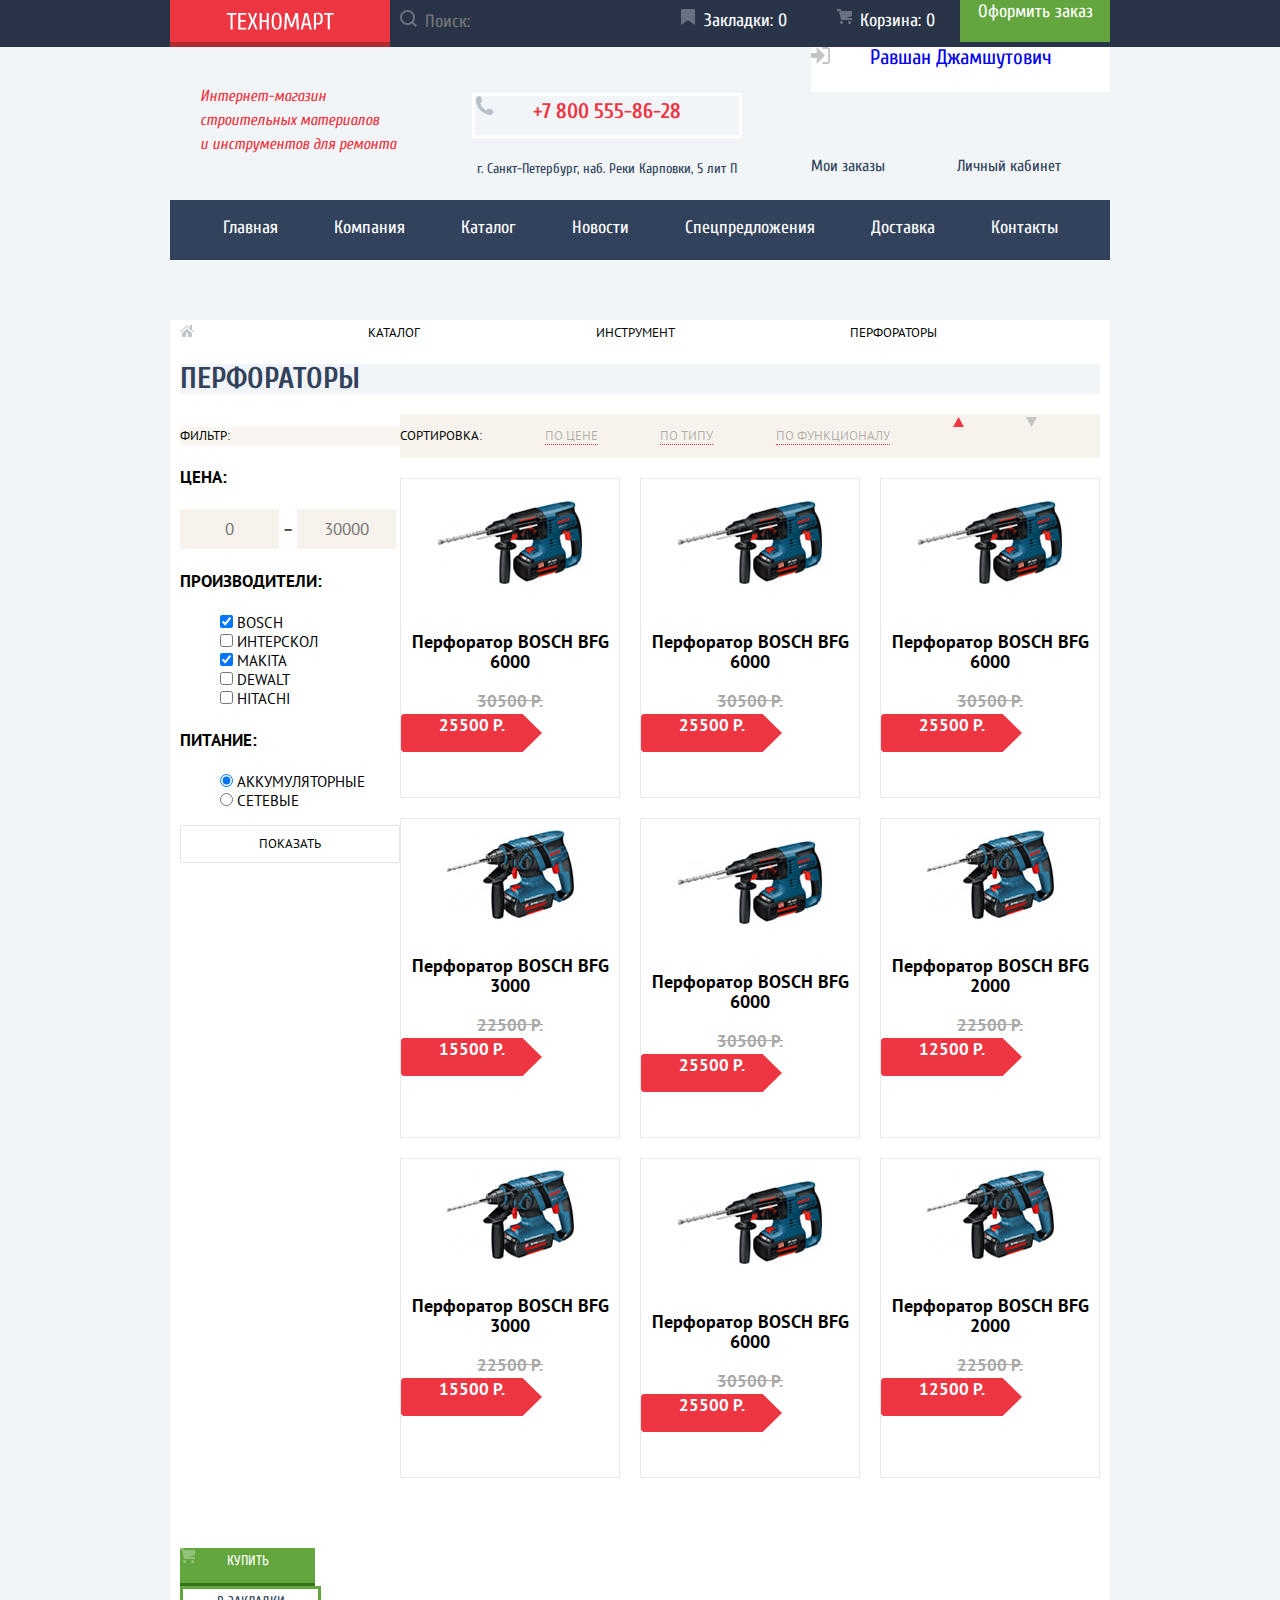
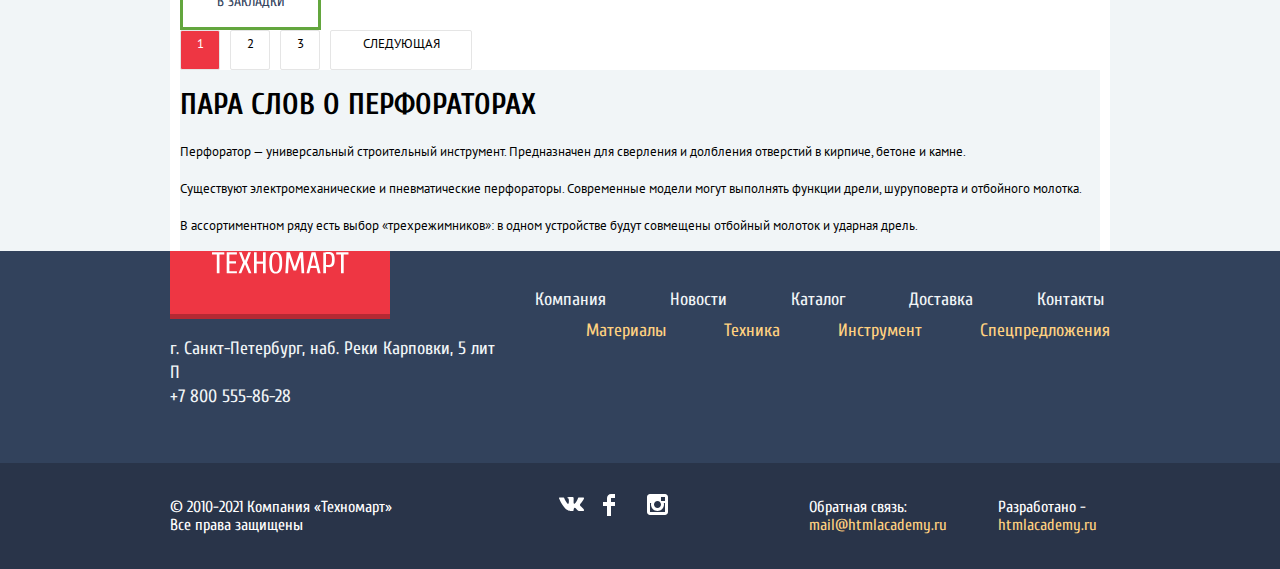
==== catalog.html @ 669ad709 "обновил строку фона" ====
<!DOCTYPE html>
<html class="page" lang="ru">

<head>
  <meta charset="utf-8">
  <title>HTML Academy: Техномарт</title>
  <link rel="icon" href="favicon.ico">
  <link rel="icon" href="favicon/icon.svg" type="image/svg+xml">
  <link rel="apple-touch-icon" href="favicon/180.png">
  <link rel="manifest" href="manifest.webmanifest">
  <link rel="stylesheet"
    href="https://fonts.googleapis.com/css2?family=Cuprum:ital,wght@0,400;0,700;1,400&family=PT+Sans:wght@400;700&display=swap">
  <link href="css/normalize.css" rel="stylesheet">
  <link href="css/style.css" rel="stylesheet">
</head>

<body class="page-body">

  <header class="main-header">
    <div class="main-header-bar">
      <section class="upper-line">

        <div class="logo-image">
          <a href="index.html">
            <img src="img/logo.svg" width="138" height="23" alt="«Логотип магазина Техномарт»">
          </a>
        </div>

        <div class="upper-line-search">
          <form class="search-form" action="https://echo.htmlacademy.ru" method="post">
            <input class="search-form-input" type="text" name="search" placeholder="Поиск:">
          </form>
        </div>

        <div class="upper-line-bookmark">
          <a href="#">Закладки: 0</a>
        </div>
        <div class="upper-line-cart">
          <a href="#">Корзина: 0</a>
        </div>

        <div class="upper-line-offer">
          <a href="#">Оформить заказ</a>
        </div>

      </section>
    </div>
    <section class="contacts">

      <h1>Интернет-магазин<br> строительных материалов <br>и инструментов для ремонта</h1>

      <div class="contacts-phone">
        <a href="tel:+78005558628">+7 800 555-86-28</a>

      </div>
      <p>г. Санкт-Петербург, наб. Реки Карповки, 5 лит П</p>
      <div class="contacts-login-user">
        <a href="#">Равшан Джамшутович</a>
      </div>
      <div class="my-offers">
        <a href="#">Мои заказы</a>
      </div>
      <div class="my-cabinet">
        <a href="#">Личный кабинет</a>
      </div>
    </section>

    <nav class="main-navigation">
      <ul class="site-navigation">
        <li><a href="index.html">Главная</a></li>
        <li><a href="#">Компания</a></li>
        <li><a href="catalog.html">Каталог</a></li>
        <li><a href="#">Новости</a></li>
        <li><a href="#">Спецпредложения</a></li>
        <li><a href="#">Доставка</a></li>
        <li><a href="#">Контакты</a></li>
      </ul>
    </nav>

  </header>

  <main class="main-catalog">

    <section class="breadcrumbs">
      <ul class="breadcrumbs-list">
        <li>
          <a href="index.html">
            <img src="img/icon-home.svg" width="14" height="12" alt="Домашняя иконка">
          </a>
          <img src="img/icon-right.svg" width="8" height="12" alt="Стрелка вправо">
        </li>
        <li>
          <a href="catalog.html">Каталог</a>
          <img src="img/icon-right.svg" width="8" height="12" alt="Стрелка вправо">
        </li>
        <li>
          <a href="#">Инструмент</a>
          <img src="img/icon-right.svg" width="8" height="12" alt="Стрелка вправо">
        </li>
        <li>
          <a href="#">Перфораторы</a>
        </li>
      </ul>
    </section>

    <div class="perforators">
      <h1>Перфораторы</h1>
    </div>

    <div class="container-catalog">

      <section class="catalog-filters">

        <p class="catalog-filters-header">Фильтр:</p>

        <form action="https://echo.htmlacademy.ru/courses" method="get">
          <div class="filter-price">
            <p>Цена:</p>
            <input class="pricearea" type="text" name="min-price" placeholder="0"> &ndash; <input class="pricearea"
              type="text" name="max-price" placeholder="30000">
          </div>

          <div class="filter-manufacturers">
            <p>Производители:</p>
            <ul>
              <li>
                <input type="checkbox" name="bosch" id="filter-bosch" checked>
                <label for="filter-bosch">BOSCH</label>
              </li>
              <li>
                <input type="checkbox" name="interskol" id="filter-interskol">
                <label for="filter-interskol">ИНТЕРСКОЛ</label>
              </li>
              <li>
                <input type="checkbox" name="makita" id="filter-makita" checked>
                <label for="filter-makita">MAKITA</label>
              </li>
              <li>
                <input type="checkbox" name="dewalt" id="filter-dewalt">
                <label for="filter-dewalt">DEWALT</label>
              </li>
              <li>
                <input type="checkbox" name="hitachi" id="filter-hitachi">
                <label for="filter-hitachi">HITACHI</label>
              </li>
            </ul>
          </div>

          <div class="filter-power">
            <p>Питание:</p>
            <ul>
              <li>
                <input type="radio" name="pitanie" value="accumulator" id="filter-accumulator" checked>
                <label for="filter-accumulator">Аккумуляторные</label>
              </li>
              <li>
                <input type="radio" name="pitanie" value="setevie" id="filter-setevie">
                <label for="filter-setevie">Сетевые</label>
              </li>
            </ul>
          </div>
          <button type="submit" class="filter-button">Показать</button>
        </form>
      </section>

      <section class="sort-line">
        <p>Сортировка:</p>
        <p class="sort-line-price">
          <a href="#">По цене</a>
        </p>
        <p class="sort-line-type">
          <a href="#">По типу</a>
        </p>
        <p class="sort-line-function">
          <a href="#">По функционалу</a>
        </p>
        <a href="#"><img src="img/icon-grow-up.svg" width="11" height="10" alt="Сортировка по возрастанию"></a>
        <a href="#"><img src="img/icon-grow-down.svg" width="11" height="10" alt="Сортировка по убыванию"></a>
      </section>

      <section class="catalog">
        <ul class="catalog-list-main-catalog">
          <li class="catalog-item">
            <a href="#">
              <img src="img/catalog/bfg6000.jpg" width="144" height="128" alt="Перфоратор BOSCH BFG 6000">
            </a>
            <p>Перфоратор BOSCH BFG 6000</p>
            <s>30500 P.</s>
            <div>
              <a class="catalog-button-price" href="#">25500 P.</a>
            </div>
          </li>
          <li class="catalog-item">
            <a href="#">
              <img src="img/catalog/bfg6000.jpg" width="144" height="128" alt="Перфоратор BOSCH BFG 6000">
            </a>
            <p>Перфоратор BOSCH BFG 6000</p>
            <s>30500 P.</s>
            <div>
              <a class="catalog-button-price" href="#">25500 P.</a>
            </div>
          </li>
          <li class="catalog-item">
            <a href="#">
              <img src="img/catalog/bfg6000.jpg" width="144" height="128" alt="Перфоратор BOSCH BFG 6000">
            </a>
            <p>Перфоратор BOSCH BFG 6000</p>
            <s>30500 P.</s>
            <div>
              <a class="catalog-button-price" href="#">25500 P.</a>
            </div>
          </li>
          <li class="catalog-item">
            <a href="#">
              <img src="img/catalog/bfg3000.jpg" width="127" height="112" alt="Перфоратор BOSCH BFG 3000">
            </a>
            <p>Перфоратор BOSCH BFG 3000</p>
            <s>22500 P.</s>
            <div>
              <a class="catalog-button-price" href="#">15500 P.</a>
            </div>
          </li>
          <li class="catalog-item">
            <a href="#">
              <img src="img/catalog/bfg6000.jpg" width="144" height="128" alt="Перфоратор BOSCH BFG 6000">
            </a>
            <p>Перфоратор BOSCH BFG 6000</p>
            <s>30500 P.</s>
            <div>
              <a class="catalog-button-price" href="#">25500 P.</a>
            </div>
          </li>
          <li class="catalog-item">
            <a href="#">
              <img src="img/catalog/bfg2000.jpg" width="127" height="112" alt="Перфоратор BOSCH BFG 2000">
            </a>
            <p>Перфоратор BOSCH BFG 2000</p>
            <s>22500 P.</s>
            <div>
              <a class="catalog-button-price" href="#">12500 P.</a>
            </div>
          </li>
          <li class="catalog-item">
            <a href="#">
              <img src="img/catalog/bfg3000.jpg" width="127" height="112" alt="Перфоратор BOSCH BFG 3000">
            </a>
            <p>Перфоратор BOSCH BFG 3000</p>
            <s>22500 P.</s>
            <div>
              <a class="catalog-button-price" href="#">15500 P.</a>
            </div>
          </li>
          <li class="catalog-item">
            <a href="#">
              <img src="img/catalog/bfg6000.jpg" width="144" height="128" alt="Перфоратор BOSCH BFG 6000">
            </a>
            <p>Перфоратор BOSCH BFG 6000</p>
            <s>30500 P.</s>
            <div>
              <a class="catalog-button-price" href="#">25500 P.</a>
            </div>
          </li>
          <li class="catalog-item">
            <a href="#">
              <img src="img/catalog/bfg2000.jpg" width="127" height="112" alt="Перфоратор BOSCH BFG 2000">
            </a>
            <p>Перфоратор BOSCH BFG 2000</p>
            <s>22500 P.</s>
            <div>
              <a class="catalog-button-price" href="#">12500 P.</a>
            </div>
          </li>
        </ul>
      </section>
    </div>

    <section class="green-buttons">
      <div class="catalog-item-buy">
        <a href="#">Купить</a>
      </div>
      <div class="catalog-item-favorites">
        <a href="#">В закладки</a>
      </div>
    </section>

    <section class="pages">
      <ul class="pages-list">
        <li class="page-number-selected">
          <a>1</a>
        </li>
        <li class="page-number">
          <a href="#">2</a>
        </li>
        <li class="page-number">
          <a href="#">3</a>
        </li>
        <li class="page-number-next">
          <a href="#">Следующая</a>
        </li>
      </ul>
    </section>

    <section class="perforators-description">
      <h1>Пара слов о перфораторах</h1>
      <p>Перфоратор — универсальный строительный инструмент. Предназначен для сверления и долбления отверстий в кирпиче,
        бетоне и камне.</p>
      <p>Существуют электромеханические и пневматические перфораторы. Современные модели могут выполнять функции дрели,
        шуруповерта и отбойного молотка.</p>
      <p>В ассортиментном ряду есть выбор «трехрежимников»: в одном устройстве будут совмещены отбойный молоток и
        ударная дрель.</p>
    </section>
  </main>

  <footer class="main-footer">

    <div class="footer-block-1">

      <div class="logo-image-footer">
        <a href="index.html">
          <img src="img/logo.svg" width="138" height="23" alt="«Логотип магазина Техномарт»">
        </a>
      </div>

      <section class="footer-navigation-1">
        <ul class="footer-navigation-1">
          <li><a href="#">Компания</a></li>
          <li><a href="#">Новости</a></li>
          <li><a href="catalog.html">Каталог</a></li>
          <li><a href="#">Доставка</a></li>
          <li><a href="#">Контакты</a></li>
        </ul>
      </section>

      <p>г. Санкт-Петербург, наб. Реки Карповки, 5 лит П<br>+7 800 555-86-28</p>

      <section class="footer-navigation-2">
        <ul class="footer-navigation-2">
          <li><a href="#">Материалы</a></li>
          <li><a href="#">Техника</a></li>
          <li><a href="#">Инструмент</a></li>
          <li><a href="#">Спецпредложения</a></li>
        </ul>
      </section>

    </div>
    <div class="lower-line-background">
      <section class="lower-line">
        <p class="copyright">&copy; 2010-2021 Компания «Техномарт» <br>Все права защищены</p>

        <section class="footer-social">
          <ul class="footer-social-list">
            <li>
              <a class="social-button" href="#"><img src="img/icon-vk.svg" width="26" height="15" alt="Вконтакте"></a>
            </li>
            <li>
              <a class="social-button" href="#"><img src="img/icon-fb.svg" width="12" height="22" alt="Фейсбук"></a>
            </li>
            <li>
              <a class="social-button" href="#"><img src="img/icon-insta.svg" width="21" height="21"
                  alt="Инстаграм"></a>
            </li>
          </ul>
        </section>

        <p class="footer-mail">Обратная связь:<br>
          <a href="mailto:mail@htmlacademy.ru">mail@htmlacademy.ru</a>
        </p>
        <p class="footer-copyright">Разработано -<br>
          <a href="https://htmlacademy.ru">htmlacademy.ru</a>
        </p>
      </section>
    </div>
  </footer>
</body>

</html>
---- css/style.css ----
:root {
  --basic-black: #000000;
  --basic-white: #FFFFFF;
  --basic-light-gray: #F1F5F7;
  --basic-beige: #F9F5F0;
  --basic-light-beige: #F4F4F4;
  --basic-border-color: #EAEAEA;
  --basic-border-color-2: #E5E5E5;
  --basic-pricearea: #F7F3EC;
  --basic-gray: #A9A9A9;
  --basic-greylight: #C5C5C5;
  --basic-dark-teal: #32425C;
  --basic-dark-blue: #293449;
  --basic-red: #EE3643;
  --basic-dark-red: #BA2732;
  --basic-red-over: #CA2C37;
  --basic-red-click: #BA2732;
  --basic-red-shadow: #B52933;
  --basic-red-credit: #FF5357;
  --basic-orange: #FFD180;
  --basic-teal: #3BBCE3;
  --basic-pink: #DC91D8;
  --basic-light-yellow: #FFC047;
  --basic-special-yellow: #FFBF47;
  --basic-green: #63A63E;
  --basic-light-green: #8ED78F;
  --basic-strong-green: #5FBB2D;
  --basic-dark-green: #518534;
}

.page {
  height: 100%;
}

.visually-hidden {
  position: absolute;
  width: 1px;
  height: 1px;
  margin: -1px;
  border: 0;
  padding: 0;
  white-space: nowrap;
  clip-path: inset(100%);
  clip: rect(0 0 0 0);
  overflow: hidden;
}

.page-body {
  min-width: 960px;
  margin: 0;
  padding: 0;
  font-family: "Cuprum", "PT Sans", Arial, sans-serif;
  font-size: 18px;
  line-height: 24px;
  font-weight: 400;
  background-color: var(--basic-light-gray);

  min-height: 100%;
  display: grid;
  grid-template-rows: min-content 1fr min-content;
  align-content: start;
}


.main-header {
  margin-bottom: 60px;
  display: grid;
  justify-self: center;
  width: 100%;
}

.main-header-bar {
  display: grid;
  justify-content: center;
  background-color: var(--basic-dark-blue);
  width: 100%;
}

.main-header a,
.main-footer a {
  text-decoration: none;
}

.main-header img,
.main-footer img {
  max-width: 100%;
}

.upper-line {

  width: 940px;
  background-color: var(--basic-dark-blue);
  font-size: 18px;
  line-height: 24px;
  display: grid;
  grid-template-columns: min-content 1fr auto auto auto;

}

.upper-line img {
  width: 108px;
  height: 18px;
  padding: 12px 56px 17px 56px;

}

.upper-line a {
  color: var(--basic-white);

}

.logo-image {
  width: 220px;
  height: 47px;
  text-align: center;
  background-color: var(--basic-red);
  box-shadow: inset 0px -5px 0px rgba(0, 0, 0, 0.24);
}

.logo-image:hover {
  background-color: var(--basic-dark-red);
}

.search-form {
  background-image: url("../img/icon-search.svg");
  background-repeat: no-repeat;
  color: var(--basic-white);
  margin: 10px;
}

.search-form-input {
  background-color: rgba(0, 0, 0, 0);
  margin-left: 25px;
  color: var(--basic-white);
  border: 0;
  padding: 0;
}



.upper-line-bookmark,
.upper-line-cart {
  margin: 9px 25px;
}




.upper-line-bookmark {
  background-image: url("../img/icon-bookmark.svg");
  background-repeat: no-repeat;
}

.upper-line-cart {
  background-image: url("../img/icon-cart.svg");
  background-repeat: no-repeat;
}

.upper-line-search:active,
.upper-line-bookmark:active,
.upper-line-cart:active,
.upper-line-offer:active {
  opacity: 0.5;
}

.upper-line-bookmark a,
.upper-line-cart a {
  margin-left: 23px;
}







.upper-line-offer {
  text-align: center;
  background-color: var(--basic-green);
  width: 150px;
  height: 42px;
}

.contacts {
  display: grid;
  grid-template-columns: 1fr auto min-content min-content;
  grid-template-rows: auto auto;
  width: 940px;
  justify-self: center;
}

.contacts h1 {
  font-size: 16px;
  font-style: italic;
  font-weight: 400;
  color:var(--basic-red);
  margin: 37px 0px 44px 30px;
  display: grid;
  grid-row: 1/3;
}


.contacts-phone {
  width: 264px;
  height: 39px;
  border: 3px solid var(--basic-white);
  text-align: center;
  margin: 46px 69px 0 69px;
  background-image: url("../img/icon-phone.svg");
  background-repeat: no-repeat;
}

.contacts-phone a {
  font-size: 21px;
  line-height: 30px;
  font-weight: 700;
  color: var(--basic-red);
  background-color: var(--basic-light-gray);

}

.contacts p {
  color: var(--basic-dark-teal);
  font-size: 14px;
  line-height: 24px;
  order: 1;
  display: grid;
  justify-content: center;
  margin: 0;
  padding: 0;

}

.contacts-login a,
.contacts-registration a {
  font-size: 21px;
  line-height: 21px;
  color: var(--basic-black);
}

.contacts-login {
  width: 121px;
  height: 45px;
  background-color: var(--basic-white);
  text-align: center;
  margin:  41px 5px 0 0;
  background-image: url("../img/icon-login.svg");
  background-repeat: no-repeat;
}

.contacts-registration {
  width: 150px;
  height: 45px;
  background-color: var(--basic-white);
  color: var(--basic-black);
  text-align: center;
   margin:  41px 0 0 5px;
}

.contacts-login a:hover,
.contacts-registration a:hover {
  color: var(--basic-red);
}

.contacts-login a:active,
.contacts-registration a:active {
  color: var(--basic-greylight);
}

.contacts-login-user a {
  font-size: 21px;
  line-height: 21px;
}

.contacts-login-user {
  width: 299px;
  height: 45px;
  background-color: var(--basic-white);
  text-align: center;
  background-image: url("../img/icon-user.svg");
  background-image: url("../img/icon-login.svg");
  background-repeat: no-repeat;
  display: grid;
  grid-column: -1/-3;
}

.my-offers,
.my-cabinet {
  font-size: 16px;
  line-height: 18px;
  order: 3;
}

.my-offers a,
.my-cabinet a{
  color: var(--basic-dark-teal);
}

.my-offers a:hover,
.my-cabinet a:hover {
  color: var(--basic-red);
}

.my-offers a:active,
.my-cabinet a:active,
.contacts-login-user a:active {
  color: var(--basic-greylight);
}



.main-navigation {
  background-color: var(--basic-dark-teal);
  list-style: none;
  width: 940px;
  justify-self: center ;

}

.main-navigation a {
color: var(--basic-white);
}

.site-navigation li:hover,
.site-navigation li:focus {
  background-color: var(--basic-dark-blue);
}

.main-navigation a:active {
  opacity: 0.5;
}

.site-navigation {
list-style: none;
margin: 0;
padding: 0;
display: grid;
grid-template-columns: auto auto auto auto auto auto auto;
width: 940px;
}

.site-navigation li {
  margin: 16px 28px 20px;
}

.site-navigation li:nth-child(1) {
  margin: 16px 28px 20px 53px;
}

.site-navigation li:last-child {
  margin: 16px 53px 20px 28px;
}

.container {
  color: var(--basic-white);
  background-color: var(--basic-white);
  display: grid;
  justify-self: center;
  justify-content: center;
  width: 100%;

}

.container a {
  text-decoration: none;
}

.offers {
  margin: 59px 0;
  width: 940px;
  display: grid;
  grid-template-columns: auto auto auto;
  grid-template-rows: auto auto auto;
  gap: 20px;
}

.offers-list {
  list-style: none;
  padding: 0;
  margin:0;
  display:contents;
}



.offers-list li {
  width: 300px;
  height: 123px;
  text-align: center;
  font-size: 24px;
  line-height: 30px;
  background-repeat: no-repeat;
  background-position: 85% 50%;

 }


.offers-list li:nth-child(1) {
  background-color: var(--basic-special-yellow);
  background-image:url("../img/materials.svg");
 }

.offers-list li:nth-child(2) {
  background-color: var(--basic-teal);
  background-image:url("../img/instruments.svg");
 }

 .offers-list li:nth-child(3) {
  background-color: var(--basic-pink);
  background-image:url("../img/technics.svg");

 }

 .offers-list li:nth-child(4) {
  background-color: var(--basic-light-green);
  background-image:url("../img/basket.svg");
  grid-column: 3/4;
  grid-row: 2/3;
 }

.offers-list li:nth-child(5) {
  background-color: var(--basic-light-yellow);
  background-image:url("../img/delivery.svg");
  grid-column: 3/4;
  grid-row: 3/4;
 }

.offers-button {
  background-color: rgba(255, 255, 255, 0.3);
  width: 135px;
  height: 38px;
  color: var(--basic-white);
  text-transform: uppercase;
  font-size: 14px;
  line-height: 18px;
  padding: 5px;
}

.offers-button:hover {
  background-color: rgba(197, 197, 197, 0.3);

}

.offers-button:active {
  background-color: rgba(169, 169, 169, 0.3);
}

.slider {
  grid-column: 1/3;
  grid-row: 2/4;
  margin: 0;
  padding: 0;
  position: relative;
}

.slider-1 {
  width: 620px;
  height: 266px;
  background-image:url("../img/workerperf.jpg");
}

.slider-2 {
  width: 620px;
  height: 266px;
  background-image:url("../img/workerdrill.jpg");
}

.slider h2 {
  font-size: 36px;
  line-height: 36px;
  text-transform: uppercase;
  margin: 0;
  padding: 23px 0 0 24px;

}

.slider p {
  font-size: 18px;
  line-height: 24px;
  margin: 0;
  padding: 5px 0 0 24px;
}

.slider-button-left,
.slider-button-right {
  width: 22px;
  height: 40px;
  background-color: rgba(255, 255, 255, 0);
  background-repeat: no-repeat;
}

.slider-button-left {
 background-image:url("../img/icon-left.svg");
 position: absolute;
 top: 122px;
 left: 24px;
 border: none;
}

.slider-button-right {
  background-image:url("../img/icon-right.svg");
  top: 122px;
  right: 24px;
  border: none;
  position: absolute;
}

.slider-button {
  text-transform: uppercase;
  font-size: 14px;
  line-height: 18px;
  color: var(--basic-white);
}

.slider-1 .slider-button-style {
  width: 192px;
  height: 38px;
  padding: 0;
  margin: 0;
  background-color: var(--basic-red);
  text-align: center;
  position: absolute;
  bottom: 27px;
  left: 24px;
}

.slider-2 .slider-button-style {
  width: 192px;
  height: 38px;
  padding: 0;
  margin: 0;
  background-color: var(--basic-red);
  text-align: center;
  position: absolute;
  bottom: 27px;
  left: 24px;
}

.slider-button-style:hover {
  background-color: var(--basic-red-over);
}

.slider-button-style:active {
  background-color: var(--basic-red-click);
}

.catalog {
  background-color: var(--basic-white);
  margin-bottom: 70px;

}

.catalog div {
  background-color: var(--basic-beige);
}

.catalog-line {
  display: grid;
  grid-template-columns: 1fr auto;
}

.catalog h2 {
  font-size: 30px;
  font-weight: 400;;
  line-height: 30px;
  text-transform: uppercase;
  color: var(--basic-dark-teal);
  margin-left: 28px;

}

.catalog-button {
  font-size: 14px;
  line-height: 18px;
  color:var(--basic-white);
  text-transform: uppercase;
}

.catalog-button-style {
  width: 192px;
  height: 38px;
  background-color: var(--basic-red);
  text-align: center;
  margin-right: 14px;

}

.catalog-list {
  list-style: none;
  padding: 0;
  margin: 0;
  display: grid;
  grid-template-columns: auto auto auto auto;
  gap: 20px;
  margin-top: 20px;
}



.catalog-item {

  width: 218px;
  height: 318px;
  text-align: center;
  border: 1px solid var(--basic-border-color);
  background-color: var(--basic-white);

}

.catalog-item s {
  color: var(--basic-gray);
}

.catalog-item div {
  width: 141px;
  height: 38px;
  background-image: url("../img/redprice.svg");
  background-repeat: no-repeat;
  background-color: var(--basic-white);
}

.catalog-button-price {
  color: var(--basic-white);
}

.catalog-item s,
.catalog-item p,
.catalog-button-price {
  font-size: 17px;
  line-height: 18px;
  font-weight: 700;
  font-family: "PT Sans";
}

.catalog-button-price {
  text-decoration: none;
}

.catalog-item p {
  font-size: 18px;
  line-height: 20px;
  font-weight: 700;
  font-family: "PT Sans";
  color: var(--basic-black);
}

.green-buttons {
  text-align: center;
}

.catalog-item-buy a,
.catalog-item-favorites a {
  text-decoration: none;
  text-transform: uppercase;
  font-size: 14px;
  line-height: 18px;
  font-family: "Cuprum";
}

.catalog-item-buy {
  width: 135px;
  height: 38px;
  background-image: url("../img/icon-cart.svg");
  background-repeat: no-repeat;
  background-color: var(--basic-green);
  box-shadow: inset 0px -3px 0px #367315;
}

.catalog-item-buy a {
  color: var(--basic-white);
}

.catalog-item-buy:hover {
  background-color: var(--basic-strong-green);
}

.catalog-item-buy:active {
  background-color: var(--basic-dark-green);
}

.catalog-item-favorites {
  width: 135px;
  height: 38px;
  background-color: var(--basic-white);
  border: 3px solid var(--basic-green);
}

.catalog-item-favorites a {
  color: var(--basic-dark-teal);
}

.catalog-item-favorites:hover {
  border: 3px solid var(--basic-dark-teal);
}

.catalog-item-favorites:active {
  border: 3px solid var(--basic-dark-teal);
  opacity: 50%;
}


.manufacturers {
  background: var(--basic-white);
  margin-bottom: 70px;
}

.line-manufacturers {
  display: grid;
  grid-template-columns: 1fr auto;
}

.manufacturers a{
  color: var(--basic-white);
  font-size: 14px;
  line-height: 18px;
  text-transform: uppercase;
}

.manufacturers div {
  background-color: var(--basic-beige);
}

.manufacturers-button-style {
  width: 192px;
  height: 38px;
  background-color: var(--basic-red);
  text-align: center;
  margin-right: 14px;
}

.manufacturers h2 {
  font-size: 30px;
  font-weight: 400;;
  line-height: 30px;
  text-transform: uppercase;
  color: var(--basic-dark-teal);
  margin-left: 28px;
}



.manufacturers-list {
  list-style: none;
  margin: 0;
  padding: 0;
  display: grid;
  grid-template-columns: auto auto auto auto;
  grid-template-rows: auto auto;
  gap: 20px;
  margin-top: 20px;
}

.manufacturers-item {
  border: 1px solid var(--basic-border-color);
  width: 218px;
  height: 145px;
  background: var(--basic-white);
}

.services {
  background-color: var(--basic-light-gray);
  padding-top: 64px;

}

.services h2 {
  font-size: 30px;
  line-height: 30px;
  color: var(--basic-black);
  text-transform: uppercase;
  margin-top: 0;;



}

.services p {
  font-size: 13px;
  line-height: 24px;
  color: var(--basic-black);
  padding-bottom: 67px;
}

.services-grid {
  display: grid;
  grid-template-columns: auto auto;
}

.services-list {
  list-style: none;
  margin: 0;
  padding: 0;
}

.services-item {
  width: 240px;
  height: 61px;
  font-size: 21px;
  font-weight: 700;
  background-color: var(--basic-dark-teal);
}

.services-item-selected {
  width: 240px;
  height: 61px;
  font-size: 21px;
  font-weight: 700;
  background-color: var(--basic-white);
}


.services-list a {
  color: var(--basic-white);
}

.services-item a:hover{
  color: var(--basic-white);
}

.services-item:hover {
 background-color: var(--basic-dark-blue);
}

.services-item:focus {
  background-color: var(--basic-white);
}

.services-item-selected a {
  color:var(--basic-dark-teal);
}

.services-slider {
  display: grid;
  grid-template-columns: 2/3;
}

.services-delivery {
  width: 619px;
  height: 283px;
  background-image: url("../img/truck.png");
  background-repeat: no-repeat;
  background-position: 100% 100%;
}

.services-delivery h2 {
  color: var(--basic-dark-teal);
}

.services-guarantee {
  width: 628px;
  height: 283px;
  background-image: url("../img/guarantee.png");
  background-repeat: no-repeat;
  background-position: 100% 100%;

}

.services-guarantee h2 {
  color: var(--basic-dark-teal);
}

.services-credit {
  width: 638px;
  height: 285px;
  background-image: url("../img/credit.png");
  background-repeat: no-repeat;
  background-position: 100% 100%;

}

.services-credit h2 {
  color: var(--basic-dark-teal);
}

.services-credit-button {
  width: 195px;
  height: 38px;
  background-color: var(--basic-red-credit);
  text-align: center;
}

.services-credit-button a {
 color: var(--basic-white);
 font-size: 14px;
 line-height: 18px;
 text-transform: uppercase;
}




.modal {
  color: var(--basic-black);
  font-size: 18px;
  line-height: 24px;
  font-family: "Cuprum";
  position: relative;
  width: 620px;
  justify-self: center;
}

.modal-form {
  height: 430px;
  border-top: 7px solid var(--basic-red);
  box-sizing: border-box;
  display: grid;
  grid-template-columns: auto auto;
  grid-template-rows: auto auto auto;

}

.modal-item {
  font-size: 18px;
  line-height: 24px;
}

.modal-item-letter {
  grid-column: 1/-1;
  font-size: 18px;
  line-height: 24px;

}

.modal-item input{
  border: 2px solid var(--basic-greylight);
  font-size: 13px;
  line-height: 24px;
  width: 220px;
  height: 38px;
  padding: 7px 8px 7px 12px;
  box-sizing: border-box;
}

.modal-button-close {
  width: 25px;
  height: 25px;
  background-image:url("../img/icon-close.svg");
  background-color: rgba(255, 255, 255, 0);
  background-repeat: no-repeat;
  position: absolute;
  top: 21px;
  right: 11px;
  border: none;
}

.modal-form-button {
  width: 460px;
  height: 38px;
  background-color: var(--basic-red);
  text-align: center;
  margin-top: 25px;
}

.modal-button {
  font-size: 14px;
  line-height: 18px;
  color: var(--basic-white);
  text-transform: uppercase;

}

.modal-button-background {
  background-color: var(--basic-light-beige);
  width: 620px;
  height: 112px;
  grid-column: 1/-1;
  display: flex;
  justify-content: center;
}




.promo {
  display: grid;
  grid-template-columns: 1fr auto;
  margin: 0;
  padding: 0;
}

.company-description {
  background: var(--basic-white);
  color: var(--basic-black);
  width: 460px;
  height: 356px;
  margin: 70px 0;
  grid-column: 1/2;

}

.company-description h2 {
  text-transform: uppercase;
  margin: 0;
  padding: 0;
  padding-bottom: 24px;
}

.company-description p {
  font-family: "PT Sans";
  font-size: 13px;
  line-height: 24px;
  margin: 0;
  padding: 0;
}

.company-description ul {
  list-style-image:url("../img/redline.png");
  font-size: 18px;
  line-height: 24px;
  margin: 1px auto 20px;
  padding: 0px 40px;

}

.company-button {
  width: 220px;
  height: 38px;
  background-color: var(--basic-red);
  text-align: center;
}

.company-description-button {
  font-size: 14px;
  line-height: 18px;
  color: var(--basic-white);
  text-transform: uppercase;
}

.contacts-map {
  background: var(--basic-white);
  color: var(--basic-black);
  width: 301px;
  height: 356px;
  margin: 70px 0;

  grid-column: 2/3;
}

.contacts-map h2 {
  text-transform: uppercase;
  margin: 0;
}

.contacts-map p {
  font-family: "PT Sans";
  font-size: 13px;
  line-height: 24px;
  margin-bottom: 32px;;
}

.map-button {
  width: 300px;
  height: 38px;
  background-color: var(--basic-red);
  text-align: center;
  margin-top: 25px;

}

.contacts-map-button {
  font-size: 14px;
  line-height: 18px;
  color: var(--basic-white);
  text-transform: uppercase;

}

.map-map-button {
  width: 460px;
  height: 38px;
  background-color: var(--basic-red);
  text-align: center;
}


.main-footer {
  background-color: var(--basic-dark-teal);

  width: 100%;
  display: grid;


}


.footer-block-1 {
  display: grid;
  grid-template-columns: auto 1fr;
  grid-template-rows: auto auto;
  width: 940px;
  justify-self: center;



}

.footer-block-1 p {
  margin-bottom: 54px;
}

.logo-image-footer {
  width: 220px;
  height: 68px;
  text-align: center;
  background-color: var(--basic-red);
  box-shadow: inset 0px -5px 0px rgba(0, 0, 0, 0.24);
  align-items: center;
}

.logo-image-footer {
  align-items: center;
  justify-items: center;
}

.logo-image-footer:hover {
  background-color: var(--basic-dark-red);
}

.footer-navigation-1 {
  background-color: var(--basic-dark-teal);

}

.footer-navigation-1 ul {
  list-style: none;
  margin: 0;
  padding: 0;
  display: grid;
  grid-template-columns: auto auto auto auto auto;
  margin-top: 37px;
}

.footer-navigation-1 ul li {
  margin: 0 29px;
}

.footer-navigation-1 ul li:last-child {
  margin-right: 0;
}

.footer-navigation-1 a {
  color: var(--basic-light-gray);
}



.footer-navigation-2 {
  background-color: var(--basic-dark-teal);
}

.footer-navigation-2 ul {
  list-style: none;
  margin: 0;
  padding: 0;
  display: grid;
  grid-template-columns: auto auto auto auto;
}

.footer-navigation-2 ul li {
  margin: 0 29px;
}

.footer-navigation-2 ul li:first-child {
  margin-left: 80px;
}

.footer-navigation-2 ul li:last-child {
  margin-right: 0;
}

.footer-navigation-2 a {
color: var(--basic-orange);
}

.footer-navigation-1 a:hover,
.footer-navigation-2 a:hover,
.footer-mail a:hover,
.footer-copyright a:hover {
  text-decoration: underline;
}

.footer-navigation-1 a:active {
  color:rgba(241, 245, 247, 0.3);
  text-decoration: none;
}

.footer-navigation-2 a:active {
  color:rgba(255, 209, 128, 0.3);
  text-decoration: none;
}

.main-footer p {
  font-family: "Cuprum";
  font-size: 18px;
  line-height: 24px;
  color:var(--basic-light-gray)
}

.lower-line {
  background-color: var(--basic-dark-blue);
  display: grid;
  grid-template-columns: 1fr auto auto auto;
  align-items: center;
  width: 940px;

}

.lower-line-background {

  background-color: var(--basic-dark-blue);
  width: 100%;
  justify-content: center;
  display: grid;
}

.lower-line p {
  color: var(--basic-white);
  font-size: 16px;
  line-height: 18px;
  font-weight: 400;
}

.footer-social-list {
  list-style: none;
  margin: 0;
  padding: 0;
  display: grid;
  grid-template-columns: auto auto auto;
}

.footer-social-list li {
  width: 44px;
  height: 44px;
}


.footer-social-list li:hover,
.footer-social-list li:active {
  background-color: var(--basic-red);
}

.footer-copyright {
  margin: 35px 13px 35px 51px;
}

.footer-mail {
  margin: 35px 0 35px 118px;
}

.footer-mail a,
.footer-copyright a {
  color:var(--basic-orange)
}

.footer-mail a:active,
.footer-copyright a:active {
  color: var(--basic-red);
  text-decoration: none;
}








.main-catalog {
  background-color: var(--basic-white);
  width: 940px;
  display: grid;
  justify-content: center;
  justify-self: center;
}

.breadcrumbs-list {
  list-style: none;
  margin: 0;
  padding: 0;
  display: grid;
  grid-template-columns: auto auto auto auto;
}

.breadcrumbs-list li a{
  text-decoration: none;
  text-transform: uppercase;
  color: var(--basic-black);
  font-family: "PT Sans";
  font-size: 13px;
  line-height: 18px;
}




.perforators h1 {
  font-size: 30px;
  line-height: 30px;
  color: var(--basic-dark-teal);
  text-transform: uppercase;
  background-color: var(--basic-light-gray );
  display: grid;
  grid-column: 1/-1;

}
.container-catalog {
  display: grid;
  grid-template-columns: auto auto auto auto;
  grid-template-rows: auto auto auto auto;
}


.catalog-filters {
  background-color: var(--basic-white);
  text-transform: uppercase;
  /* display: grid; */
  grid-row: 1/-1;
  grid-column: 1/2;

}

.catalog-filters-header {
  font-family: "PT Sans";
  font-size: 13px;
  line-height: 18px;
  background-color: var(--basic-beige);
}

.filter-price p,
.filter-manufacturers p,
.filter-power p {
  font-family: "PT Sans";
  font-size: 17px;
  line-height: 30px;
  font-weight: 700;
}

.pricearea {
  width: 95px;
  height:38px;
  background-color: var(--basic-pricearea);
  text-align: center;
  font-size: 17px;
  line-height: 18px;
  font-family: "PT Sans";
  color: var(--basic-black);
  border: 0px;
}

.catalog-filters ul {
  list-style: none;
  font-family: "PT Sans";
  font-size: 15px;
  line-height: 19px;
}

.filter-button {
  font-family: "PT Sans";
  font-size: 13px;
  line-height: 18px;
  text-transform: uppercase;
  background-color: var(--basic-white);
  border: 1px solid var(--basic-border-color-2);
  width: 220px;
  height:38px;
}


.sort-line {
  font-family: "PT Sans";
  text-transform: uppercase;
  font-size: 13px;
  line-height: 18px;
  background-color: var(--basic-pricearea);
  display :inline;
  grid-column: 2/-1;
  grid-row: 1/2;
  display: grid;
  grid-template-columns: auto auto auto auto auto auto;

}

.sort-line a {
  text-decoration: none;

}

.sort-line-price a,
.sort-line-type a,
.sort-line-function a {
  color: rgba(0, 0, 0, 0.3);
  border-bottom: 1px dotted var(--basic-red);
}

.sort-line-price a:hover,
.sort-line-type a:hover,
.sort-line-function a:hover {
  color: var(--basic-black);
  border-bottom: 1px solid var(--basic-red);
}

.sort-line-price a:active,
.sort-line-type a:active,
.sort-line-function a:active {
  color: var(--basic-red);
  border: none;
}

.catalog-list-main-catalog {
  list-style: none;
  padding: 0;
  margin: 0;
  display: grid;
  grid-template-columns: auto auto auto;
  gap: 20px;
  margin-top: 20px;
}

.pages-list {
  list-style: none;
  margin: 0;
  padding: 0;
  display: grid;
  gap: 10px;
  grid-template-columns: min-content min-content min-content min-content;
}

.pages a {
  text-decoration: none;
}

.page-number-selected,
.page-number {
  width: 38px;
  height: 38px;
  border: 1px solid var(--basic-border-color-2);
  border-radius: 2px;
  text-align: center;
}

.page-number-next {
  width: 140px;
  height: 38px;
  background-color: var(--basic-white);
  border: 1px solid var(--basic-border-color-2);
  border-radius: 2px;
  text-align: center;
}

.page-number-selected {
  background-color: var(--basic-red);
}

.page-number,
.page-number-next {
  background-color: var(--basic-white);
}

.page-number a,
.page-number-next a {
  color: var(--basic-black);
  font-family: "PT Sans";
  font-size: 13px;
  line-height: 18px;
  text-transform: uppercase;
}

.page-number-selected a {
  color: var(--basic-white);
  font-family: "PT Sans";
  font-size: 13px;
  line-height: 18px;
}

.page-number:active,
.page-number-next:active,
.page-number-selected:active {
  border: 1px solid var(--basic-red);
}

.page-number:hover,
.page-number-next:hover,
.page-number-selected:hover {
  border: 1px solid var(--basic-greylight);
  border-radius: 2px;
}

.perforators-description {
  color: var(--basic-black);
  background-color: var(--basic-light-gray);
}

.perforators-description h1 {
  font-family: "Cuprum";
  font-size: 30px;
  line-height: 30px;
  text-transform: uppercase;
}

.perforators-description p {
  font-family: "PT Sans";
  font-size: 13px;
  line-height: 24px;
}
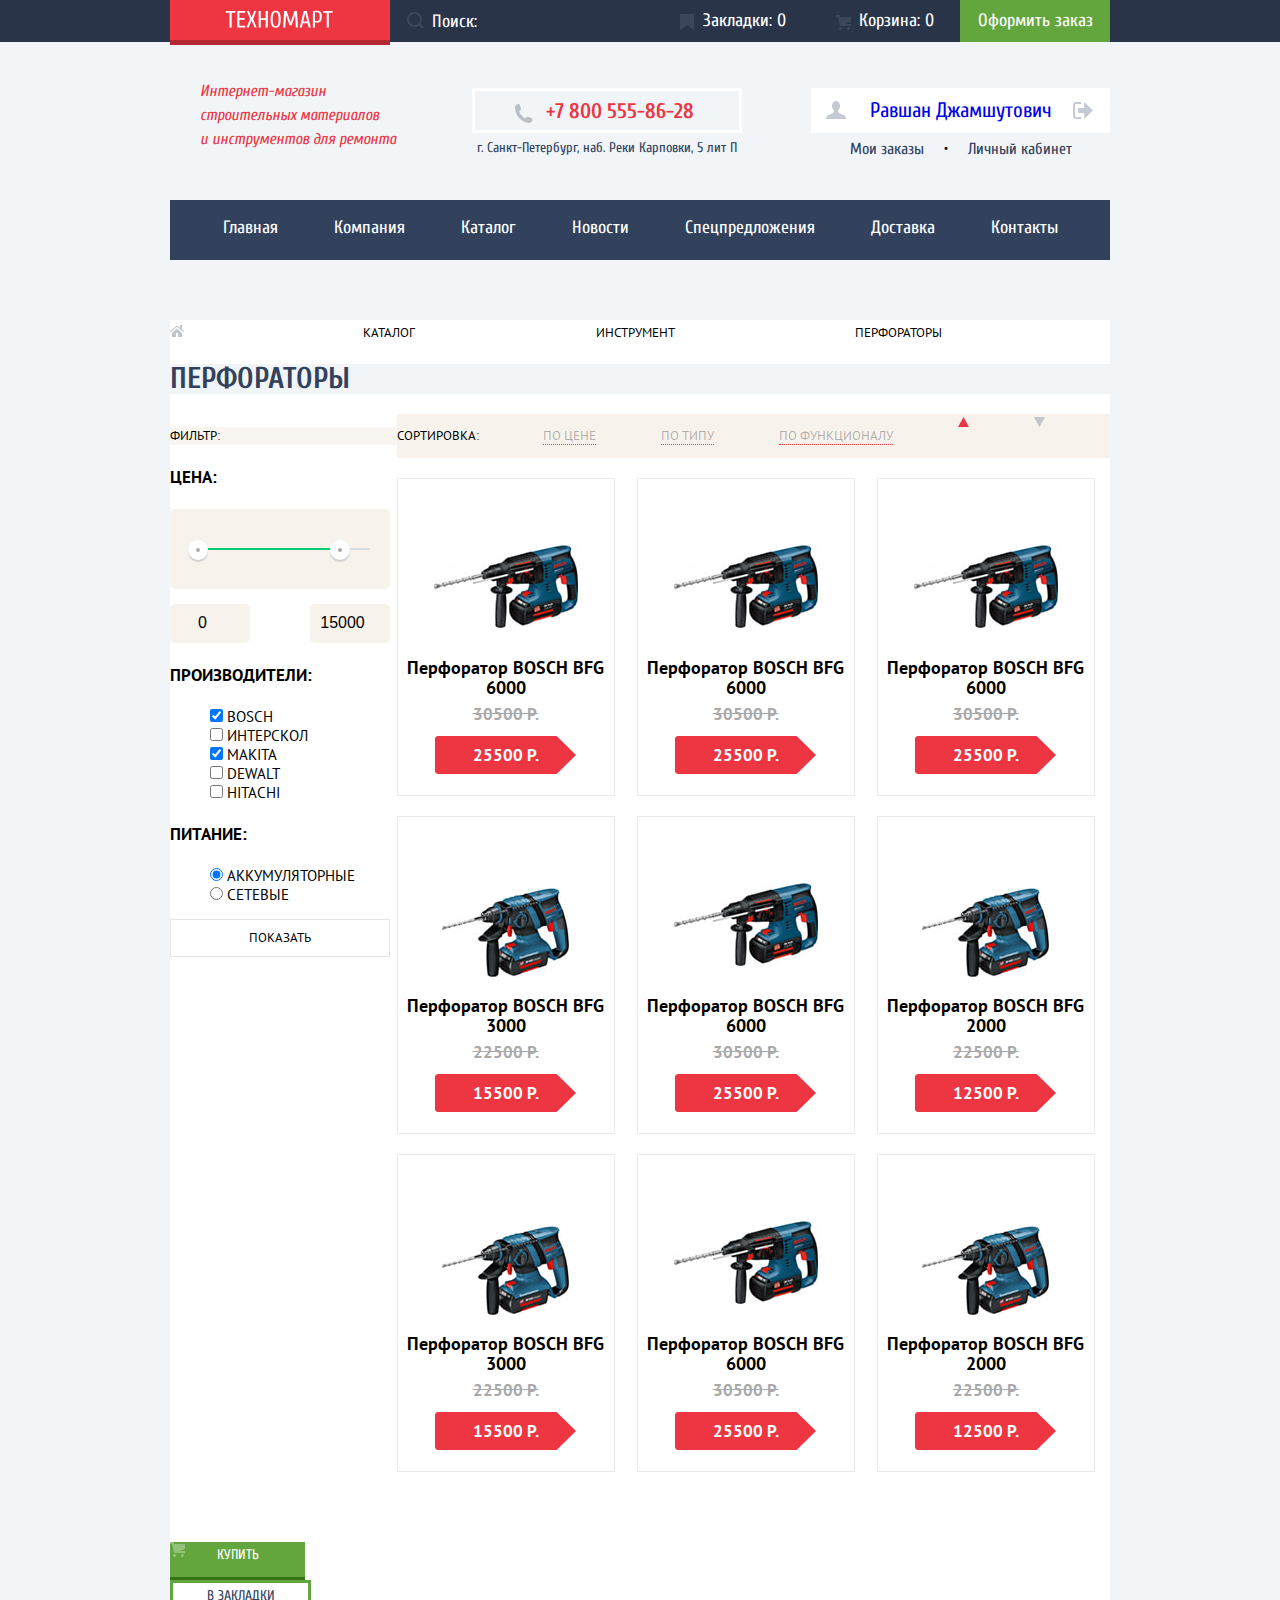
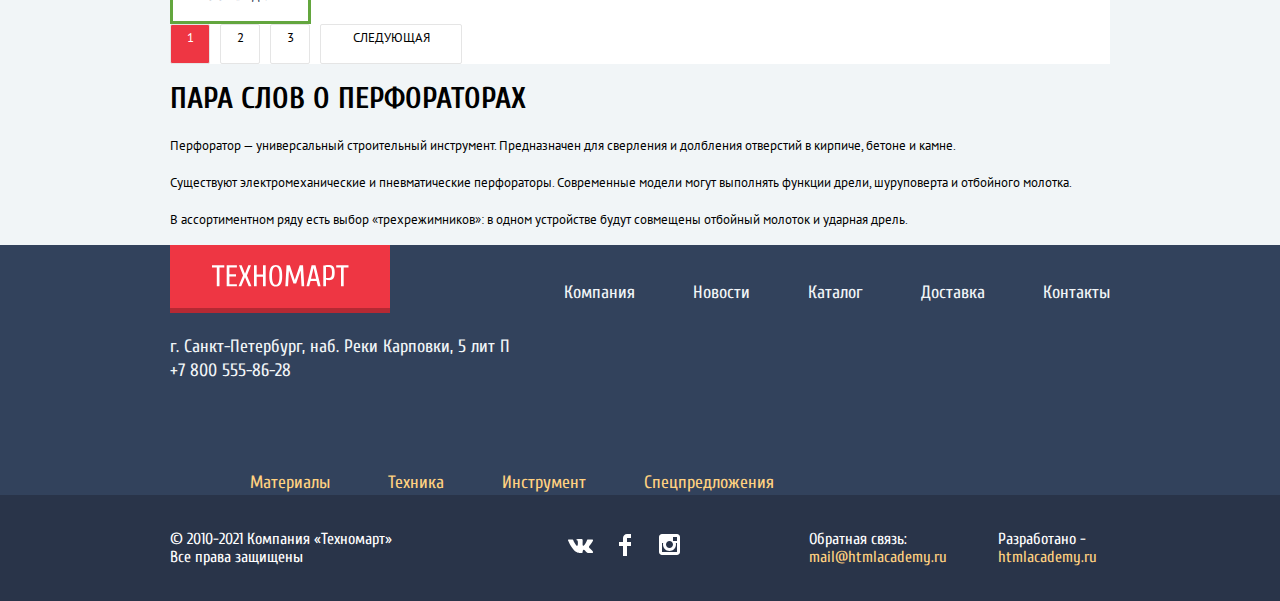
==== commit 79217b22: "Флексы" ====
--- a/catalog.html
+++ b/catalog.html
@@ -57,11 +57,10 @@
       <div class="contacts-login-user">
         <a href="#">Равшан Джамшутович</a>
       </div>
-      <div class="my-offers">
-        <a href="#">Мои заказы</a>
-      </div>
       <div class="my-cabinet">
-        <a href="#">Личный кабинет</a>
+        <a href="#">Мои заказы&nbsp;&nbsp;&nbsp;&nbsp;</a>
+        &bull;
+        <a href="#">&nbsp;&nbsp;&nbsp;&nbsp;Личный кабинет</a>
       </div>
     </section>
 
@@ -116,50 +115,64 @@
         <form action="https://echo.htmlacademy.ru/courses" method="get">
           <div class="filter-price">
             <p>Цена:</p>
-            <input class="pricearea" type="text" name="min-price" placeholder="0"> &ndash; <input class="pricearea"
-              type="text" name="max-price" placeholder="30000">
-          </div>
-
-          <div class="filter-manufacturers">
-            <p>Производители:</p>
-            <ul>
-              <li>
-                <input type="checkbox" name="bosch" id="filter-bosch" checked>
-                <label for="filter-bosch">BOSCH</label>
-              </li>
-              <li>
-                <input type="checkbox" name="interskol" id="filter-interskol">
-                <label for="filter-interskol">ИНТЕРСКОЛ</label>
-              </li>
-              <li>
-                <input type="checkbox" name="makita" id="filter-makita" checked>
-                <label for="filter-makita">MAKITA</label>
-              </li>
-              <li>
-                <input type="checkbox" name="dewalt" id="filter-dewalt">
-                <label for="filter-dewalt">DEWALT</label>
-              </li>
-              <li>
-                <input type="checkbox" name="hitachi" id="filter-hitachi">
-                <label for="filter-hitachi">HITACHI</label>
-              </li>
-            </ul>
-          </div>
-
-          <div class="filter-power">
-            <p>Питание:</p>
-            <ul>
-              <li>
-                <input type="radio" name="pitanie" value="accumulator" id="filter-accumulator" checked>
-                <label for="filter-accumulator">Аккумуляторные</label>
-              </li>
-              <li>
-                <input type="radio" name="pitanie" value="setevie" id="filter-setevie">
-                <label for="filter-setevie">Сетевые</label>
-              </li>
-            </ul>
-          </div>
-          <button type="submit" class="filter-button">Показать</button>
+            <div class="range-filter">
+              <div class="range-controls">
+                <div class="scale">
+                  <div class="bar"></div>
+                </div>
+                <div class="toggle toggle-min" tabindex="0"></div>
+                <div class="toggle toggle-max" tabindex="0"></div>
+              </div>
+              <div class="price-controls">
+                <label class="min-price">
+                  <input type="number" name="min-price" value="0">
+                </label>
+                <label class="max-price">
+                  <input type="number" name="max-price" value="15000">
+                </label>
+              </div>
+            </div>
+            <div class="filter-manufacturers">
+              <p>Производители:</p>
+              <ul>
+                <li>
+                  <input type="checkbox" name="bosch" id="filter-bosch" checked>
+                  <label for="filter-bosch">BOSCH</label>
+                </li>
+                <li>
+                  <input type="checkbox" name="interskol" id="filter-interskol">
+                  <label for="filter-interskol">ИНТЕРСКОЛ</label>
+                </li>
+                <li>
+                  <input type="checkbox" name="makita" id="filter-makita" checked>
+                  <label for="filter-makita">MAKITA</label>
+                </li>
+                <li>
+                  <input type="checkbox" name="dewalt" id="filter-dewalt">
+                  <label for="filter-dewalt">DEWALT</label>
+                </li>
+                <li>
+                  <input type="checkbox" name="hitachi" id="filter-hitachi">
+                  <label for="filter-hitachi">HITACHI</label>
+                </li>
+              </ul>
+            </div>
+
+            <div class="filter-power">
+              <p>Питание:</p>
+              <ul>
+                <li>
+                  <input type="radio" name="pitanie" value="accumulator" id="filter-accumulator" checked>
+                  <label for="filter-accumulator">Аккумуляторные</label>
+                </li>
+                <li>
+                  <input type="radio" name="pitanie" value="setevie" id="filter-setevie">
+                  <label for="filter-setevie">Сетевые</label>
+                </li>
+              </ul>
+            </div>
+            <button type="submit" class="filter-button">Показать</button>
+            </div>
         </form>
       </section>
 
--- a/css/style.css
+++ b/css/style.css
@@ -54,7 +54,6 @@
   line-height: 24px;
   font-weight: 400;
   background-color: var(--basic-light-gray);
-
   min-height: 100%;
   display: grid;
   grid-template-rows: min-content 1fr min-content;
@@ -89,18 +88,21 @@
 .upper-line {
 
   width: 940px;
+  height: 42px;
   background-color: var(--basic-dark-blue);
   font-size: 18px;
   line-height: 24px;
-  display: grid;
-  grid-template-columns: min-content 1fr auto auto auto;
+  display: flex;
+  justify-content: flex-start;
+  align-items: center;
+  position: relative;
 
 }
 
 .upper-line img {
   width: 108px;
   height: 18px;
-  padding: 12px 56px 17px 56px;
+  padding: 12px 57px 17px 55px;
 
 }
 
@@ -121,39 +123,109 @@
   background-color: var(--basic-dark-red);
 }
 
+
 .search-form {
-  background-image: url("../img/icon-search.svg");
-  background-repeat: no-repeat;
   color: var(--basic-white);
-  margin: 10px;
+  width: 290px;
+  height: 42px;
+  position: relative;
+  display: flex;
+  align-items: center;
+}
+
+.search-form::before {
+  position: absolute;
+  content: url("../img/icon-search.svg");
+  width: 17px;
+  height: 17px;
+  top: 12px;
+  left: 17px;
+  opacity: 0.3;
+}
+
+.search-form:hover::before {
+  opacity: 1;
+}
+
+.search-form:active::before {
+  position: absolute;
+  content: url("../img/icon-search.svg");
+  width: 17px;
+  height: 17px;
+  top: 12px;
+  left: 17px;
+  opacity: 1;
+  fill: rgba(255, 0, 0, 1);
 }
 
 .search-form-input {
   background-color: rgba(0, 0, 0, 0);
-  margin-left: 25px;
   color: var(--basic-white);
   border: 0;
   padding: 0;
-}
-
-
-
-.upper-line-bookmark,
+  padding-left: 42px;
+  color: var(--basic-white);
+  width: 290px;
+  height: 42px;
+}
+
+.search-form:active {
+  border: none;
+}
+
+.search-form-input:focus {
+  border: none;
+  background-color: var(--basic-white);
+  color: var(--basic-black);
+}
+
+.search-form-input::placeholder {
+  color: var(--basic-white);
+}
+
+/* .search-form-input:hover::placeholder {
+
+} */
+
+.upper-line-bookmark {
+  width: 106px;
+  height: 24px;
+  padding-right: 50px;
+
+}
+
+.upper-line-bookmark::before {
+  position: absolute;
+  content: url("../img/icon-bookmark.svg");
+  width: 14px;
+  height: 16px;
+  top: 13px;
+  opacity: 0.3;
+}
+
+.upper-line-bookmark:hover::before {
+  opacity: 1;
+}
+
 .upper-line-cart {
-  margin: 9px 25px;
-}
-
-
-
-
-.upper-line-bookmark {
-  background-image: url("../img/icon-bookmark.svg");
-  background-repeat: no-repeat;
-}
-
-.upper-line-cart {
-  background-image: url("../img/icon-cart.svg");
-  background-repeat: no-repeat;
+  width: 98px;
+  height: 42px;
+  padding-right: 26px;
+  position: relative;
+  display: grid;
+}
+
+.upper-line-cart::before {
+  position: absolute;
+  content: url("../img/icon-cart.svg");
+  width: 15px;
+  height: 15px;
+  top: 13px;
+  opacity: 0.3;
+}
+
+.upper-line-cart:hover::before {
+  opacity: 1;
 }
 
 .upper-line-search:active,
@@ -166,6 +238,7 @@
 .upper-line-bookmark a,
 .upper-line-cart a {
   margin-left: 23px;
+  padding-top: 9px;
 }
 
 
@@ -179,12 +252,14 @@
   background-color: var(--basic-green);
   width: 150px;
   height: 42px;
+  display: grid;
+  align-items: center;
 }
 
 .contacts {
   display: grid;
   grid-template-columns: 1fr auto min-content min-content;
-  grid-template-rows: auto auto;
+  grid-template-rows: auto 1fr;
   width: 940px;
   justify-self: center;
 }
@@ -201,13 +276,26 @@
 
 
 .contacts-phone {
-  width: 264px;
-  height: 39px;
+  width: 270px;
+  height: 45px;
   border: 3px solid var(--basic-white);
+  box-sizing: border-box;
   text-align: center;
   margin: 46px 69px 0 69px;
-  background-image: url("../img/icon-phone.svg");
-  background-repeat: no-repeat;
+  position: relative;
+  display: grid;
+  align-content: center;
+  justify-content: flex-end;
+
+}
+
+.contacts-phone::before {
+  position: absolute;
+  content: url("../img/icon-phone.svg");
+  width: 15px;
+  height: 15px;
+  top: 13px;
+  left: 39px;
 }
 
 .contacts-phone a {
@@ -216,7 +304,8 @@
   font-weight: 700;
   color: var(--basic-red);
   background-color: var(--basic-light-gray);
-
+  display: grid;
+  margin-right: 45px;
 }
 
 .contacts p {
@@ -227,6 +316,8 @@
   display: grid;
   justify-content: center;
   margin: 0;
+  margin-top: 3px;
+  margin-bottom: 40px;
   padding: 0;
 
 }
@@ -238,14 +329,33 @@
   color: var(--basic-black);
 }
 
+.contacts-login a {
+  padding-right: 27px;
+}
+
 .contacts-login {
   width: 121px;
   height: 45px;
   background-color: var(--basic-white);
-  text-align: center;
-  margin:  41px 5px 0 0;
-  background-image: url("../img/icon-login.svg");
-  background-repeat: no-repeat;
+  margin:  46px 5px 0 0;
+  display: grid;
+  justify-content: right;
+  align-items: center;
+  position: relative;
+}
+
+.contacts-login::before {
+  position: absolute;
+  content: url("../img/icon-login.svg");
+  width: 20px;
+  height: 17px;
+  top: 14px;
+  left: 19px;
+  opacity: 0.3;
+}
+
+.contacts-login:hover::before {
+  opacity: 1;
 }
 
 .contacts-registration {
@@ -254,7 +364,10 @@
   background-color: var(--basic-white);
   color: var(--basic-black);
   text-align: center;
-   margin:  41px 0 0 5px;
+   margin:  46px 0 0 5px;
+   display: flex;
+  justify-content: center;
+  align-items: center;
 }
 
 .contacts-login a:hover,
@@ -277,36 +390,66 @@
   height: 45px;
   background-color: var(--basic-white);
   text-align: center;
-  background-image: url("../img/icon-user.svg");
-  background-image: url("../img/icon-login.svg");
-  background-repeat: no-repeat;
   display: grid;
   grid-column: -1/-3;
-}
-
-.my-offers,
+  align-self: flex-end;
+  align-content: center;
+  position: relative;
+}
+
+.contacts-login-user::before {
+  position: absolute;
+  content: url("../img/icon-user.svg");
+  width: 20px;
+  height: 18px;
+  top: 13px;
+  left: 15px;
+  opacity: 0.3;
+}
+
+.contacts-login-user::after {
+  position: absolute;
+  content: url("../img/icon-login.svg");
+  width: 20px;
+  height: 17px;
+  top: 14px;
+  right: 17px;
+  opacity: 0.3;
+}
+
+.contacts-login-user:hover::before,
+.contacts-login-user:hover::after {
+  opacity: 1;
+}
+
+.contacts-login-user:active::before,
+.contacts-login-user:active::after,
+.contacts-login-user:focus {
+  opacity: 0.3;
+}
+
 .my-cabinet {
   font-size: 16px;
   line-height: 18px;
   order: 3;
-}
-
-.my-offers a,
+  grid-column: -1/-3;
+  display: inline-block;
+  text-align: center;
+  margin-top: 7px;
+}
+
 .my-cabinet a{
   color: var(--basic-dark-teal);
 }
 
-.my-offers a:hover,
 .my-cabinet a:hover {
   color: var(--basic-red);
 }
 
-.my-offers a:active,
 .my-cabinet a:active,
 .contacts-login-user a:active {
   color: var(--basic-greylight);
 }
-
 
 
 .main-navigation {
@@ -314,7 +457,6 @@
   list-style: none;
   width: 940px;
   justify-self: center ;
-
 }
 
 .main-navigation a {
@@ -334,21 +476,19 @@
 list-style: none;
 margin: 0;
 padding: 0;
-display: grid;
-grid-template-columns: auto auto auto auto auto auto auto;
-width: 940px;
+display: flex;
 }
 
 .site-navigation li {
-  margin: 16px 28px 20px;
+  padding: 16px 28px 20px;
 }
 
 .site-navigation li:nth-child(1) {
-  margin: 16px 28px 20px 53px;
+  padding-left: 53px;
 }
 
 .site-navigation li:last-child {
-  margin: 16px 53px 20px 28px;
+  padding-right: 53px;
 }
 
 .container {
@@ -386,13 +526,22 @@
 .offers-list li {
   width: 300px;
   height: 123px;
-  text-align: center;
   font-size: 24px;
   line-height: 30px;
   background-repeat: no-repeat;
   background-position: 85% 50%;
-
  }
+
+ .offers-list li p {
+  margin: 0;
+  margin-top: 20px;
+  margin-left: 23px;
+}
+
+.offers-list li a {
+  width: 135px;
+  height: 38px;
+}
 
 
 .offers-list li:nth-child(1) {
@@ -433,7 +582,11 @@
   text-transform: uppercase;
   font-size: 14px;
   line-height: 18px;
-  padding: 5px;
+  margin-left: 23px;
+  margin-top: 14px;
+  display: grid;
+  justify-content: center;
+  align-items: center;
 }
 
 .offers-button:hover {
@@ -510,6 +663,7 @@
   font-size: 14px;
   line-height: 18px;
   color: var(--basic-white);
+
 }
 
 .slider-1 .slider-button-style {
@@ -518,10 +672,12 @@
   padding: 0;
   margin: 0;
   background-color: var(--basic-red);
-  text-align: center;
   position: absolute;
   bottom: 27px;
   left: 24px;
+  display: grid;
+  align-content: center;
+  justify-content: center;
 }
 
 .slider-2 .slider-button-style {
@@ -530,10 +686,12 @@
   padding: 0;
   margin: 0;
   background-color: var(--basic-red);
-  text-align: center;
   position: absolute;
   bottom: 27px;
   left: 24px;
+  display: grid;
+  align-content: center;
+  justify-content: center;
 }
 
 .slider-button-style:hover {
@@ -580,8 +738,11 @@
   width: 192px;
   height: 38px;
   background-color: var(--basic-red);
-  text-align: center;
   margin-right: 14px;
+  display: grid;
+  align-content: center;
+  align-self: center;
+  justify-content: center;
 
 }
 
@@ -598,17 +759,24 @@
 
 
 .catalog-item {
-
   width: 218px;
   height: 318px;
-  text-align: center;
   border: 1px solid var(--basic-border-color);
+  box-sizing: border-box;
   background-color: var(--basic-white);
-
-}
+  display: flex;
+  flex-direction: column;
+  align-items: center;
+  justify-content: flex-end;
+  padding-bottom: 21px;
+}
+
+
+
 
 .catalog-item s {
   color: var(--basic-gray);
+  padding-bottom: 13px;
 }
 
 .catalog-item div {
@@ -617,6 +785,8 @@
   background-image: url("../img/redprice.svg");
   background-repeat: no-repeat;
   background-color: var(--basic-white);
+  display: grid;
+  justify-self: center;
 }
 
 .catalog-button-price {
@@ -630,6 +800,9 @@
   line-height: 18px;
   font-weight: 700;
   font-family: "PT Sans";
+  display: grid;
+  justify-self: center;
+  align-items: center;
 }
 
 .catalog-button-price {
@@ -642,6 +815,9 @@
   font-weight: 700;
   font-family: "PT Sans";
   color: var(--basic-black);
+  text-align: center;
+  padding-bottom: 7px;
+  margin: 0;
 }
 
 .green-buttons {
@@ -707,6 +883,7 @@
 .line-manufacturers {
   display: grid;
   grid-template-columns: 1fr auto;
+
 }
 
 .manufacturers a{
@@ -724,8 +901,11 @@
   width: 192px;
   height: 38px;
   background-color: var(--basic-red);
-  text-align: center;
   margin-right: 14px;
+  display: grid;
+  align-self: center;
+  align-content: center;
+  justify-content: center;
 }
 
 .manufacturers h2 {
@@ -755,11 +935,20 @@
   width: 218px;
   height: 145px;
   background: var(--basic-white);
+  display: grid;
+  justify-content: center;
+  align-items: center;
 }
 
 .services {
   background-color: var(--basic-light-gray);
   padding-top: 64px;
+  width: 100%;
+}
+
+.services-background {
+  background-color: var(--basic-light-gray);
+  width: 940px;
 
 }
 
@@ -790,6 +979,7 @@
   list-style: none;
   margin: 0;
   padding: 0;
+
 }
 
 .services-item {
@@ -811,6 +1001,8 @@
 
 .services-list a {
   color: var(--basic-white);
+  margin-left: 22px;
+
 }
 
 .services-item a:hover{
@@ -829,9 +1021,17 @@
   color:var(--basic-dark-teal);
 }
 
+.services-item-selected,
+.services-item {
+  display: grid;
+  align-content: center;
+}
+
+
 .services-slider {
   display: grid;
   grid-template-columns: 2/3;
+  margin-left: 80px;
 }
 
 .services-delivery {
@@ -897,31 +1097,55 @@
   position: relative;
   width: 620px;
   justify-self: center;
+
+
 }
 
 .modal-form {
+  width: 620px;
   height: 430px;
   border-top: 7px solid var(--basic-red);
   box-sizing: border-box;
   display: grid;
-  grid-template-columns: auto auto;
+  grid-template-columns: 1fr 1fr;
   grid-template-rows: auto auto auto;
-
-}
-
-.modal-item {
+  justify-items: center;
+  column-gap: 20px;
+
+
+}
+
+.modal-item-name {
   font-size: 18px;
   line-height: 24px;
+  justify-self: right;
+  display: flex;
+  flex-wrap: wrap;
+  flex-direction: column;
+  margin-top: 39px;
+}
+
+.modal-item-email {
+  font-size: 18px;
+  line-height: 24px;
+  display: flex;
+  flex-wrap: wrap;
+  flex-direction: column;
+  justify-self: left;
+  margin-top: 39px;
 }
 
 .modal-item-letter {
   grid-column: 1/-1;
   font-size: 18px;
   line-height: 24px;
-
-}
-
-.modal-item input{
+  margin-top: 13px;
+
+
+}
+
+.modal-item-name input,
+.modal-item-email input {
   border: 2px solid var(--basic-greylight);
   font-size: 13px;
   line-height: 24px;
@@ -929,11 +1153,25 @@
   height: 38px;
   padding: 7px 8px 7px 12px;
   box-sizing: border-box;
+  margin-top: 11px;
+}
+
+.modal-item-letter textarea {
+  width: 460px;
+  height: 114px;
+  border: 2px solid var(--basic-greylight);
+  box-sizing: border-box;
+  margin-bottom: 37px;
+  margin-top: 11px;
+}
+
+.modal-item-letter textarea::placeholder {
+
 }
 
 .modal-button-close {
-  width: 25px;
-  height: 25px;
+  width: 21px;
+  height: 21px;
   background-image:url("../img/icon-close.svg");
   background-color: rgba(255, 255, 255, 0);
   background-repeat: no-repeat;
@@ -947,8 +1185,12 @@
   width: 460px;
   height: 38px;
   background-color: var(--basic-red);
-  text-align: center;
   margin-top: 25px;
+  display: grid;
+  align-content: center;
+  justify-content: center;
+  margin: 0;
+  margin-top: 37px;
 }
 
 .modal-button {
@@ -956,6 +1198,8 @@
   line-height: 18px;
   color: var(--basic-white);
   text-transform: uppercase;
+
+
 
 }
 
@@ -966,6 +1210,8 @@
   grid-column: 1/-1;
   display: flex;
   justify-content: center;
+
+
 }
 
 
@@ -1007,16 +1253,21 @@
   list-style-image:url("../img/redline.png");
   font-size: 18px;
   line-height: 24px;
-  margin: 1px auto 20px;
+  margin: 1px 0 20px;
   padding: 0px 40px;
-
+}
+
+.company-description ul li{
+  margin-bottom: 12px;
 }
 
 .company-button {
   width: 220px;
   height: 38px;
   background-color: var(--basic-red);
-  text-align: center;
+  display: grid;
+  align-content: center;
+  justify-content: center;
 }
 
 .company-description-button {
@@ -1052,8 +1303,10 @@
   width: 300px;
   height: 38px;
   background-color: var(--basic-red);
-  text-align: center;
   margin-top: 25px;
+  display: grid;
+  align-content: center;
+  justify-content: center;
 
 }
 
@@ -1084,18 +1337,19 @@
 
 
 .footer-block-1 {
-  display: grid;
-  grid-template-columns: auto 1fr;
-  grid-template-rows: auto auto;
+
   width: 940px;
   justify-self: center;
-
+  display: flex;
+  flex-wrap: wrap;
+  justify-content: space-between;
 
 
 }
 
 .footer-block-1 p {
   margin-bottom: 54px;
+  margin-top: 22px;
 }
 
 .logo-image-footer {
@@ -1104,12 +1358,10 @@
   text-align: center;
   background-color: var(--basic-red);
   box-shadow: inset 0px -5px 0px rgba(0, 0, 0, 0.24);
+  display: grid;
   align-items: center;
-}
-
-.logo-image-footer {
-  align-items: center;
-  justify-items: center;
+  margin: 0;
+  padding: 0;
 }
 
 .logo-image-footer:hover {
@@ -1119,19 +1371,20 @@
 .footer-navigation-1 {
   background-color: var(--basic-dark-teal);
 
+
 }
 
 .footer-navigation-1 ul {
   list-style: none;
   margin: 0;
   padding: 0;
-  display: grid;
-  grid-template-columns: auto auto auto auto auto;
-  margin-top: 37px;
+  display: flex;
+  margin-top: 36px;
 }
 
 .footer-navigation-1 ul li {
   margin: 0 29px;
+
 }
 
 .footer-navigation-1 ul li:last-child {
@@ -1152,8 +1405,9 @@
   list-style: none;
   margin: 0;
   padding: 0;
-  display: grid;
-  grid-template-columns: auto auto auto auto;
+  display: flex;
+  justify-content: flex-end;
+  margin-top: 34px;
 }
 
 .footer-navigation-2 ul li {
@@ -1231,6 +1485,13 @@
 .footer-social-list li {
   width: 44px;
   height: 44px;
+  text-align: center;
+  display: grid;
+  align-items: center;
+}
+
+.social-button {
+  text-align: center;
 }
 
 
@@ -1271,6 +1532,8 @@
   display: grid;
   justify-content: center;
   justify-self: center;
+  margin: 0;
+  padding: 0;
 }
 
 .breadcrumbs-list {
@@ -1307,6 +1570,7 @@
   display: grid;
   grid-template-columns: auto auto auto auto;
   grid-template-rows: auto auto auto auto;
+  width: 940px;
 }
 
 
@@ -1347,6 +1611,99 @@
   border: 0px;
 }
 
+
+
+
+.filter-item {
+  margin: 0;
+  padding: 0;
+  border: none;
+  width: 220px;
+}
+
+.range-filter {
+  width: 220px;
+  margin-top: 11px;
+}
+
+.filter-item legend {
+  font-size: 18px;
+  line-height: 24px;
+  text-transform: uppercase;
+  font-weight: 700;
+}
+
+.range-controls {
+  position: relative;
+  height: 41px;
+  margin-bottom: 15px;
+  padding-top: 39px;
+  padding-right: 20px;
+  padding-left: 20px;
+  background-color: var(--basic-pricearea);
+  border-radius: 5px;
+}
+
+.range-controls .scale {
+  height: 2px;
+  background: #d7dcde;
+}
+
+.range-controls .bar {
+  width: 80%;
+  height: 2px;
+  background: #00ca74;
+}
+
+.range-controls .toggle {
+  position: absolute;
+  top: 31px;
+  left: 0;
+  width: 4px;
+  height: 4px;
+  padding: 0;
+  border: 8px solid #ffffff;
+  background-color: #ababab;
+  border-radius: 50%;
+  box-shadow: 0 2px 1px 0 #cfcfcf;
+  cursor: pointer;
+}
+
+.range-controls .toggle-min {
+  left: 18px;
+}
+
+.range-controls .toggle-max {
+  left: 160px;
+}
+
+.price-controls {
+  display: flex;
+  justify-content: space-between;
+}
+
+.price-controls label {
+  text-transform: uppercase;
+  font-family: "Roboto", "Arial", sans-serif;
+  font-size: 16px;
+}
+
+.price-controls input {
+  width: 60px;
+  padding: 10px;
+  text-align: center;
+  border: none;
+  border-radius: 5px;
+  background-color: var(--basic-pricearea);
+  font-family: inherit;
+  font-size: inherit;
+}
+
+
+
+
+
+
 .catalog-filters ul {
   list-style: none;
   font-family: "PT Sans";
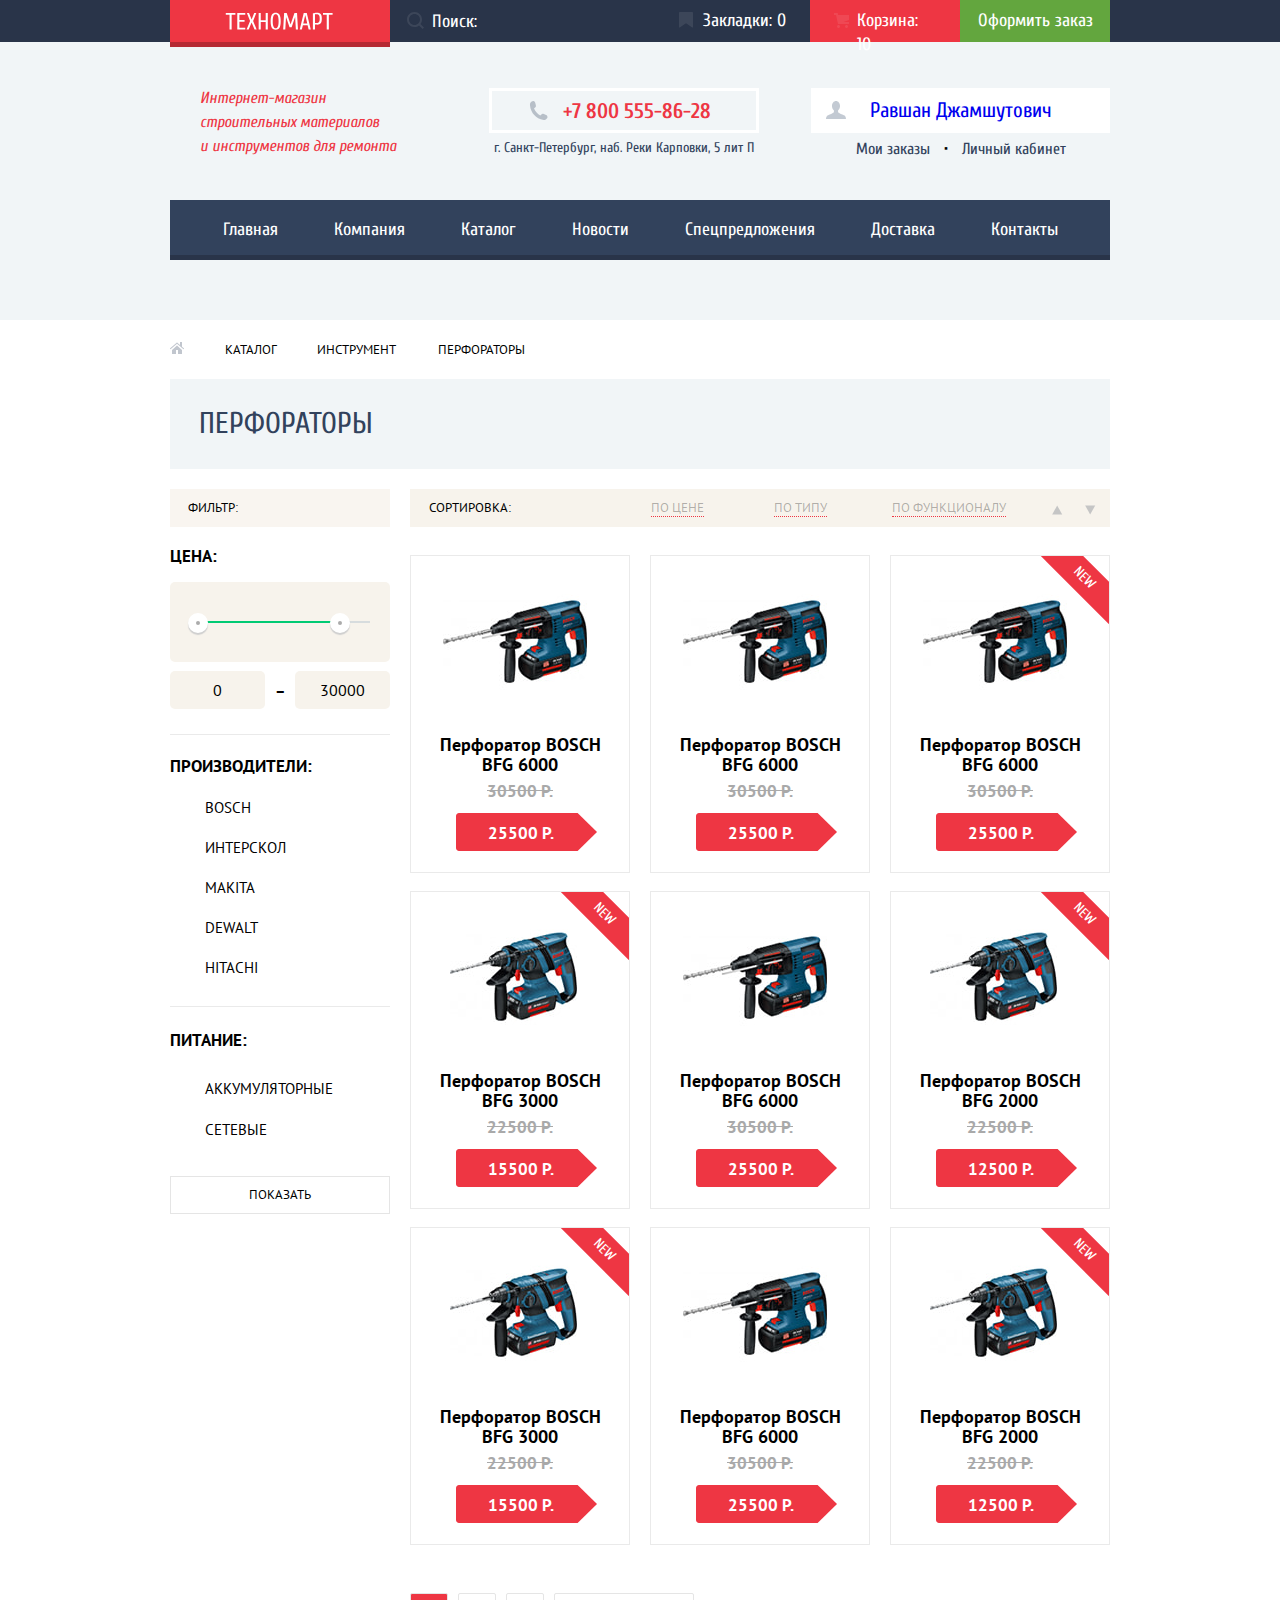
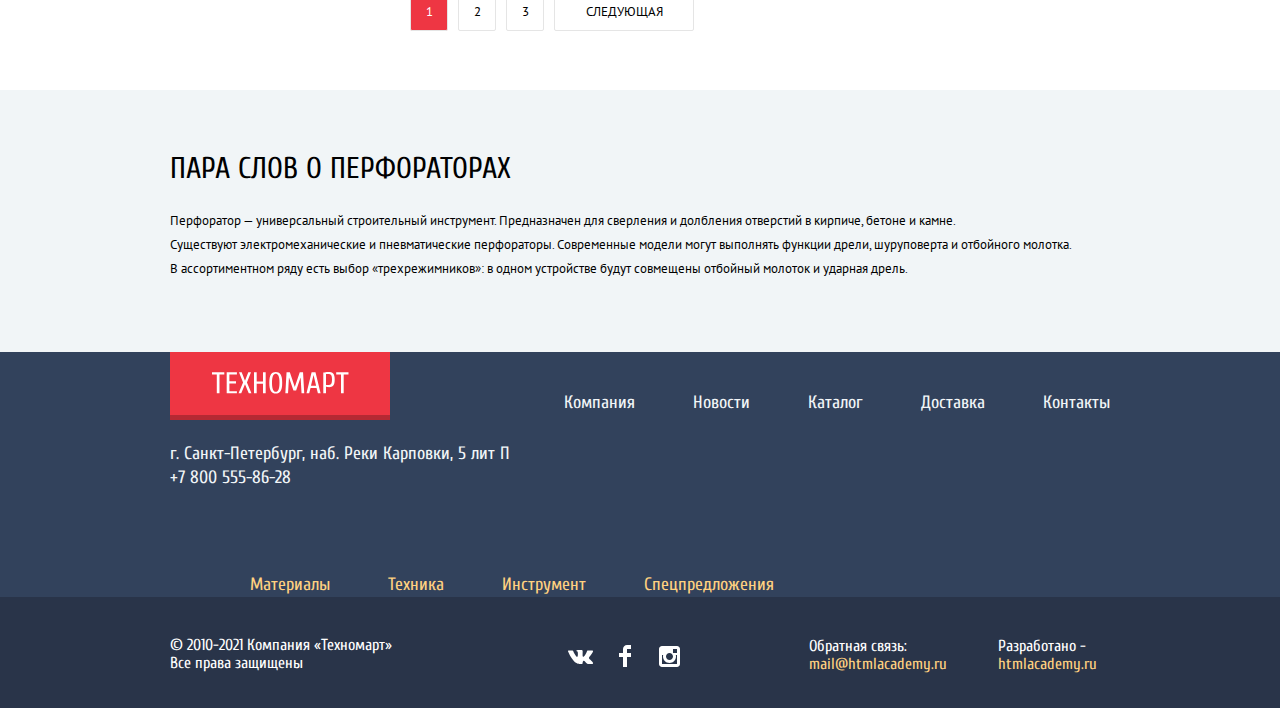
==== commit f50f9f5c: "updated" ====
--- a/catalog.html
+++ b/catalog.html
@@ -35,8 +35,8 @@
         <div class="upper-line-bookmark">
           <a href="#">Закладки: 0</a>
         </div>
-        <div class="upper-line-cart">
-          <a href="#">Корзина: 0</a>
+        <div class="upper-line-cart upper-line-cart-red">
+          <a href="#">Корзина: 10</a>
         </div>
 
         <div class="upper-line-offer">
@@ -47,7 +47,7 @@
     </div>
     <section class="contacts">
 
-      <h1>Интернет-магазин<br> строительных материалов <br>и инструментов для ремонта</h1>
+      <h1>Интернет-магазин<br>строительных материалов<br>и инструментов для ремонта</h1>
 
       <div class="contacts-phone">
         <a href="tel:+78005558628">+7 800 555-86-28</a>
@@ -58,9 +58,9 @@
         <a href="#">Равшан Джамшутович</a>
       </div>
       <div class="my-cabinet">
-        <a href="#">Мои заказы&nbsp;&nbsp;&nbsp;&nbsp;</a>
+        <a href="#">Мои заказы</a>
         &bull;
-        <a href="#">&nbsp;&nbsp;&nbsp;&nbsp;Личный кабинет</a>
+        <a href="#">Личный кабинет</a>
       </div>
     </section>
 
@@ -78,7 +78,8 @@
 
   </header>
 
-  <main class="main-catalog">
+  <main class="main-catalog-container">
+
 
     <section class="breadcrumbs">
       <ul class="breadcrumbs-list">
@@ -86,15 +87,12 @@
           <a href="index.html">
             <img src="img/icon-home.svg" width="14" height="12" alt="Домашняя иконка">
           </a>
-          <img src="img/icon-right.svg" width="8" height="12" alt="Стрелка вправо">
         </li>
         <li>
           <a href="catalog.html">Каталог</a>
-          <img src="img/icon-right.svg" width="8" height="12" alt="Стрелка вправо">
         </li>
         <li>
           <a href="#">Инструмент</a>
-          <img src="img/icon-right.svg" width="8" height="12" alt="Стрелка вправо">
         </li>
         <li>
           <a href="#">Перфораторы</a>
@@ -106,7 +104,7 @@
       <h1>Перфораторы</h1>
     </div>
 
-    <div class="container-catalog">
+    <section class="container-catalog">
 
       <section class="catalog-filters">
 
@@ -125,34 +123,39 @@
               </div>
               <div class="price-controls">
                 <label class="min-price">
-                  <input type="number" name="min-price" value="0">
+                  <input type="text" name="min-price" value="0">
                 </label>
+                <p>&ndash;</p>
                 <label class="max-price">
-                  <input type="number" name="max-price" value="15000">
+                  <input type="text" name="max-price" value="30000">
                 </label>
               </div>
             </div>
             <div class="filter-manufacturers">
               <p>Производители:</p>
               <ul>
-                <li>
-                  <input type="checkbox" name="bosch" id="filter-bosch" checked>
+                <li class="filter-option">
+                  <input class="filter-input-checkbox visually-hidden" type="checkbox" name="bosch" id="filter-bosch"
+                    checked>
                   <label for="filter-bosch">BOSCH</label>
                 </li>
-                <li>
-                  <input type="checkbox" name="interskol" id="filter-interskol">
+                <li class="filter-option">
+                  <input class="filter-input-checkbox visually-hidden" type="checkbox" name="interskol"
+                    id="filter-interskol">
                   <label for="filter-interskol">ИНТЕРСКОЛ</label>
                 </li>
-                <li>
-                  <input type="checkbox" name="makita" id="filter-makita" checked>
+                <li class="filter-option">
+                  <input class="filter-input-checkbox visually-hidden" type="checkbox" name="makita" id="filter-makita"
+                    checked>
                   <label for="filter-makita">MAKITA</label>
                 </li>
-                <li>
-                  <input type="checkbox" name="dewalt" id="filter-dewalt">
+                <li class="filter-option">
+                  <input class="filter-input-checkbox visually-hidden" type="checkbox" name="dewalt" id="filter-dewalt">
                   <label for="filter-dewalt">DEWALT</label>
                 </li>
-                <li>
-                  <input type="checkbox" name="hitachi" id="filter-hitachi">
+                <li class="filter-option">
+                  <input class="filter-input-checkbox visually-hidden" type="checkbox" name="hitachi"
+                    id="filter-hitachi">
                   <label for="filter-hitachi">HITACHI</label>
                 </li>
               </ul>
@@ -161,43 +164,49 @@
             <div class="filter-power">
               <p>Питание:</p>
               <ul>
-                <li>
-                  <input type="radio" name="pitanie" value="accumulator" id="filter-accumulator" checked>
+                <li class="filter-option-power">
+                  <input class="filter-power-input visually-hidden" type="radio" name="power" value="accumulator"
+                    id="filter-accumulator" checked>
                   <label for="filter-accumulator">Аккумуляторные</label>
                 </li>
-                <li>
-                  <input type="radio" name="pitanie" value="setevie" id="filter-setevie">
-                  <label for="filter-setevie">Сетевые</label>
+                <li class="filter-option-power">
+                  <input class="filter-power-input visually-hidden" type="radio" name="power" value="cable"
+                    id="filter-cable">
+                  <label for="filter-cable">Сетевые</label>
                 </li>
               </ul>
             </div>
             <button type="submit" class="filter-button">Показать</button>
-            </div>
+          </div>
         </form>
       </section>
 
       <section class="sort-line">
         <p>Сортировка:</p>
-        <p class="sort-line-price">
+        <div class="sort-line-price">
           <a href="#">По цене</a>
-        </p>
-        <p class="sort-line-type">
+        </div>
+        <div class="sort-line-type">
           <a href="#">По типу</a>
-        </p>
-        <p class="sort-line-function">
+        </div>
+        <div class="sort-line-function">
           <a href="#">По функционалу</a>
-        </p>
-        <a href="#"><img src="img/icon-grow-up.svg" width="11" height="10" alt="Сортировка по возрастанию"></a>
-        <a href="#"><img src="img/icon-grow-down.svg" width="11" height="10" alt="Сортировка по убыванию"></a>
-      </section>
-
-      <section class="catalog">
+        </div>
+        <div class="grow-up">
+          <a href="#"></a>
+        </div>
+        <div class="grow-down">
+          <a href="#"></a>
+        </div>
+      </section>
+
+      <section class="main-catalog-offers">
         <ul class="catalog-list-main-catalog">
           <li class="catalog-item">
             <a href="#">
-              <img src="img/catalog/bfg6000.jpg" width="144" height="128" alt="Перфоратор BOSCH BFG 6000">
-            </a>
-            <p>Перфоратор BOSCH BFG 6000</p>
+              <img class="img-6000" src="img/catalog/bfg6000.jpg" width="144" height="128" alt="Перфоратор BOSCH BFG 6000">
+            </a>
+            <p>Перфоратор BOSCH<br>BFG 6000</p>
             <s>30500 P.</s>
             <div>
               <a class="catalog-button-price" href="#">25500 P.</a>
@@ -205,19 +214,19 @@
           </li>
           <li class="catalog-item">
             <a href="#">
-              <img src="img/catalog/bfg6000.jpg" width="144" height="128" alt="Перфоратор BOSCH BFG 6000">
-            </a>
-            <p>Перфоратор BOSCH BFG 6000</p>
+              <img class="img-6000" src="img/catalog/bfg6000.jpg" width="144" height="128" alt="Перфоратор BOSCH BFG 6000">
+            </a>
+            <p>Перфоратор BOSCH<br>BFG 6000</p>
             <s>30500 P.</s>
             <div>
               <a class="catalog-button-price" href="#">25500 P.</a>
             </div>
           </li>
-          <li class="catalog-item">
-            <a href="#">
-              <img src="img/catalog/bfg6000.jpg" width="144" height="128" alt="Перфоратор BOSCH BFG 6000">
-            </a>
-            <p>Перфоратор BOSCH BFG 6000</p>
+          <li class="catalog-item new">
+            <a href="#">
+              <img class="img-6000" src="img/catalog/bfg6000.jpg" width="144" height="128" alt="Перфоратор BOSCH BFG 6000">
+            </a>
+            <p>Перфоратор BOSCH<br>BFG 6000</p>
             <s>30500 P.</s>
             <div>
               <a class="catalog-button-price" href="#">25500 P.</a>
@@ -225,9 +234,9 @@
           </li>
           <li class="catalog-item">
             <a href="#">
-              <img src="img/catalog/bfg3000.jpg" width="127" height="112" alt="Перфоратор BOSCH BFG 3000">
-            </a>
-            <p>Перфоратор BOSCH BFG 3000</p>
+              <img class="img-3000" src="img/catalog/bfg3000.jpg" width="127" height="112" alt="Перфоратор BOSCH BFG 3000">
+            </a>
+            <p>Перфоратор BOSCH<br>BFG 3000</p>
             <s>22500 P.</s>
             <div>
               <a class="catalog-button-price" href="#">15500 P.</a>
@@ -235,9 +244,9 @@
           </li>
           <li class="catalog-item">
             <a href="#">
-              <img src="img/catalog/bfg6000.jpg" width="144" height="128" alt="Перфоратор BOSCH BFG 6000">
-            </a>
-            <p>Перфоратор BOSCH BFG 6000</p>
+              <img class="img-6000" src="img/catalog/bfg6000.jpg" width="144" height="128" alt="Перфоратор BOSCH BFG 6000">
+            </a>
+            <p>Перфоратор BOSCH<br>BFG 6000</p>
             <s>30500 P.</s>
             <div>
               <a class="catalog-button-price" href="#">25500 P.</a>
@@ -245,9 +254,9 @@
           </li>
           <li class="catalog-item">
             <a href="#">
-              <img src="img/catalog/bfg2000.jpg" width="127" height="112" alt="Перфоратор BOSCH BFG 2000">
-            </a>
-            <p>Перфоратор BOSCH BFG 2000</p>
+              <img class="img-2000" src="img/catalog/bfg2000.jpg" width="127" height="112" alt="Перфоратор BOSCH BFG 2000">
+            </a>
+            <p>Перфоратор BOSCH<br>BFG 2000</p>
             <s>22500 P.</s>
             <div>
               <a class="catalog-button-price" href="#">12500 P.</a>
@@ -255,9 +264,9 @@
           </li>
           <li class="catalog-item">
             <a href="#">
-              <img src="img/catalog/bfg3000.jpg" width="127" height="112" alt="Перфоратор BOSCH BFG 3000">
-            </a>
-            <p>Перфоратор BOSCH BFG 3000</p>
+              <img class="img-3000" src="img/catalog/bfg3000.jpg" width="127" height="112" alt="Перфоратор BOSCH BFG 3000">
+            </a>
+            <p>Перфоратор BOSCH<br>BFG 3000</p>
             <s>22500 P.</s>
             <div>
               <a class="catalog-button-price" href="#">15500 P.</a>
@@ -265,19 +274,27 @@
           </li>
           <li class="catalog-item">
             <a href="#">
-              <img src="img/catalog/bfg6000.jpg" width="144" height="128" alt="Перфоратор BOSCH BFG 6000">
-            </a>
-            <p>Перфоратор BOSCH BFG 6000</p>
+              <img class="img-6000" src="img/catalog/bfg6000.jpg" width="144" height="128" alt="Перфоратор BOSCH BFG 6000">
+            </a>
+            <p>Перфоратор BOSCH<br>BFG 6000</p>
             <s>30500 P.</s>
             <div>
               <a class="catalog-button-price" href="#">25500 P.</a>
             </div>
           </li>
           <li class="catalog-item">
-            <a href="#">
-              <img src="img/catalog/bfg2000.jpg" width="127" height="112" alt="Перфоратор BOSCH BFG 2000">
-            </a>
-            <p>Перфоратор BOSCH BFG 2000</p>
+            <div class="over-catalog-variant visually-hidden">
+              <div class="catalog-item-buy">
+                <a href="#">Купить</a>
+              </div>
+              <div class="catalog-item-favorites">
+                <a href="#">В закладки</a>
+              </div>
+            </div>
+            <a href="#">
+              <img class="img-2000" src="img/catalog/bfg2000.jpg" width="127" height="112" alt="Перфоратор BOSCH BFG 2000">
+            </a>
+            <p>Перфоратор BOSCH<br>BFG 2000</p>
             <s>22500 P.</s>
             <div>
               <a class="catalog-button-price" href="#">12500 P.</a>
@@ -285,42 +302,38 @@
           </li>
         </ul>
       </section>
-    </div>
-
-    <section class="green-buttons">
+      <div class="pages">
+        <ul class="pages-list">
+          <li class="page-number-selected">
+            <a>1</a>
+          </li>
+          <li class="page-number">
+            <a href="#">2</a>
+          </li>
+          <li class="page-number">
+            <a href="#">3</a>
+          </li>
+          <li class="page-number-next">
+            <a href="#">Следующая</a>
+          </li>
+        </ul>
+      </div>
+    </section>
+
+    <div class="over-catalog-variant visually-hidden">
       <div class="catalog-item-buy">
         <a href="#">Купить</a>
       </div>
       <div class="catalog-item-favorites">
         <a href="#">В закладки</a>
       </div>
-    </section>
-
-    <section class="pages">
-      <ul class="pages-list">
-        <li class="page-number-selected">
-          <a>1</a>
-        </li>
-        <li class="page-number">
-          <a href="#">2</a>
-        </li>
-        <li class="page-number">
-          <a href="#">3</a>
-        </li>
-        <li class="page-number-next">
-          <a href="#">Следующая</a>
-        </li>
-      </ul>
-    </section>
+    </div>
+
+
 
     <section class="perforators-description">
       <h1>Пара слов о перфораторах</h1>
-      <p>Перфоратор — универсальный строительный инструмент. Предназначен для сверления и долбления отверстий в кирпиче,
-        бетоне и камне.</p>
-      <p>Существуют электромеханические и пневматические перфораторы. Современные модели могут выполнять функции дрели,
-        шуруповерта и отбойного молотка.</p>
-      <p>В ассортиментном ряду есть выбор «трехрежимников»: в одном устройстве будут совмещены отбойный молоток и
-        ударная дрель.</p>
+      <p>Перфоратор — универсальный строительный инструмент. Предназначен для сверления и долбления отверстий в кирпиче, бетоне и камне.<br>Существуют электромеханические и пневматические перфораторы. Современные модели могут выполнять функции дрели, шуруповерта и отбойного молотка.<br>В ассортиментном ряду есть выбор «трехрежимников»: в одном устройстве будут совмещены отбойный молоток и ударная дрель.</p>
     </section>
   </main>
 
@@ -358,7 +371,7 @@
     </div>
     <div class="lower-line-background">
       <section class="lower-line">
-        <p class="copyright">&copy; 2010-2021 Компания «Техномарт» <br>Все права защищены</p>
+        <p class="copyright">&copy; 2010-2021 Компания «Техномарт»<br>Все права защищены</p>
 
         <section class="footer-social">
           <ul class="footer-social-list">
--- a/css/style.css
+++ b/css/style.css
@@ -93,7 +93,7 @@
   font-size: 18px;
   line-height: 24px;
   display: flex;
-  justify-content: flex-start;
+  justify-content: stretch;
   align-items: center;
   position: relative;
 
@@ -102,7 +102,7 @@
 .upper-line img {
   width: 108px;
   height: 18px;
-  padding: 12px 57px 17px 55px;
+  padding: 17px 56px 17px 55px;
 
 }
 
@@ -113,7 +113,7 @@
 
 .logo-image {
   width: 220px;
-  height: 47px;
+  height: 52px;
   text-align: center;
   background-color: var(--basic-red);
   box-shadow: inset 0px -5px 0px rgba(0, 0, 0, 0.24);
@@ -126,7 +126,8 @@
 
 .search-form {
   color: var(--basic-white);
-  width: 290px;
+  /* width: 290px; */
+  width: 271px;
   height: 42px;
   position: relative;
   display: flex;
@@ -147,70 +148,89 @@
   opacity: 1;
 }
 
-.search-form:active::before {
-  position: absolute;
-  content: url("../img/icon-search.svg");
+
+.search-form-input {
+  background-color: rgba(0, 0, 0, 0);
+  color: var(--basic-white);
+  border: 0;
+  padding: 0;
+  padding-left: 42px;
+  color: var(--basic-white);
+  width: 290px;
+  height: 42px;
+}
+
+.search-form:active {
+  border: none;
+}
+
+.search-form-input:focus {
+  border: none;
+  background-color: var(--basic-white);
+  color: var(--basic-black);
+}
+
+.search-form-input:focus::before {
+  position: absolute;
+  content: url("../img/icon-search-red.svg");
   width: 17px;
   height: 17px;
   top: 12px;
   left: 17px;
   opacity: 1;
-  fill: rgba(255, 0, 0, 1);
-}
-
-.search-form-input {
-  background-color: rgba(0, 0, 0, 0);
-  color: var(--basic-white);
-  border: 0;
-  padding: 0;
-  padding-left: 42px;
-  color: var(--basic-white);
-  width: 290px;
-  height: 42px;
-}
-
-.search-form:active {
-  border: none;
-}
-
-.search-form-input:focus {
-  border: none;
-  background-color: var(--basic-white);
-  color: var(--basic-black);
-}
+}
+
+
 
 .search-form-input::placeholder {
   color: var(--basic-white);
-}
-
-/* .search-form-input:hover::placeholder {
-
-} */
+  position: relative;
+}
+
+.search-form-input:focus::placeholder,
+.search-form-input:active::placeholder {
+  position: absolute;
+  content: url("../img/icon-search-red.svg");
+  width: 17px;
+  height: 17px;
+  top: 12px;
+  left: 17px;
+  opacity: 1;
+}
+
+
 
 .upper-line-bookmark {
-  width: 106px;
+  width: 150px;
   height: 24px;
-  padding-right: 50px;
-
-}
-
-.upper-line-bookmark::before {
+  display: flex;
+  justify-content: flex-end;
+
+
+}
+
+.upper-line-bookmark a {
+  padding-right: 24px;
+  position: relative;
+}
+
+.upper-line-bookmark a::before {
   position: absolute;
   content: url("../img/icon-bookmark.svg");
   width: 14px;
   height: 16px;
-  top: 13px;
+  left: -24px;
+  top: 2px;
   opacity: 0.3;
 }
 
-.upper-line-bookmark:hover::before {
+.upper-line-bookmark a:hover::before {
   opacity: 1;
 }
 
 .upper-line-cart {
-  width: 98px;
+  width: 150px;
   height: 42px;
-  padding-right: 26px;
   position: relative;
   display: grid;
 }
@@ -220,12 +240,17 @@
   content: url("../img/icon-cart.svg");
   width: 15px;
   height: 15px;
-  top: 13px;
+  top: 11px;
+  left: 24px;
   opacity: 0.3;
 }
 
 .upper-line-cart:hover::before {
   opacity: 1;
+}
+
+.upper-line-cart-red {
+  background-color: var(--basic-red);
 }
 
 .upper-line-search:active,
@@ -235,17 +260,11 @@
   opacity: 0.5;
 }
 
-.upper-line-bookmark a,
 .upper-line-cart a {
-  margin-left: 23px;
+  padding-right: 23px;
+  padding-left: 47px;
   padding-top: 9px;
 }
-
-
-
-
-
-
 
 .upper-line-offer {
   text-align: center;
@@ -258,7 +277,7 @@
 
 .contacts {
   display: grid;
-  grid-template-columns: 1fr auto min-content min-content;
+  grid-template-columns: max-content 1fr min-content min-content;
   grid-template-rows: auto 1fr;
   width: 940px;
   justify-self: center;
@@ -269,9 +288,10 @@
   font-style: italic;
   font-weight: 400;
   color:var(--basic-red);
-  margin: 37px 0px 44px 30px;
+  margin: 44px 93px 0 30px;
   display: grid;
   grid-row: 1/3;
+
 }
 
 
@@ -281,7 +301,7 @@
   border: 3px solid var(--basic-white);
   box-sizing: border-box;
   text-align: center;
-  margin: 46px 69px 0 69px;
+  margin: 46px 0px 0 0px;
   position: relative;
   display: grid;
   align-content: center;
@@ -294,8 +314,8 @@
   content: url("../img/icon-phone.svg");
   width: 15px;
   height: 15px;
-  top: 13px;
-  left: 39px;
+  top: 10px;
+  left: 37px;
 }
 
 .contacts-phone a {
@@ -310,6 +330,7 @@
 
 .contacts p {
   color: var(--basic-dark-teal);
+  width: 270px;
   font-size: 14px;
   line-height: 24px;
   order: 1;
@@ -327,6 +348,7 @@
   font-size: 21px;
   line-height: 21px;
   color: var(--basic-black);
+  padding: 10px 25px;
 }
 
 .contacts-login a {
@@ -409,7 +431,7 @@
 
 .contacts-login-user::after {
   position: absolute;
-  content: url("../img/icon-login.svg");
+  content: url("../img/icon-logout.svg");
   width: 20px;
   height: 17px;
   top: 14px;
@@ -433,9 +455,12 @@
   line-height: 18px;
   order: 3;
   grid-column: -1/-3;
-  display: inline-block;
+  display: flex;
+  justify-self: center;
   text-align: center;
+  justify-content: space-between;
   margin-top: 7px;
+  width: 210px;
 }
 
 .my-cabinet a{
@@ -457,14 +482,15 @@
   list-style: none;
   width: 940px;
   justify-self: center ;
+  box-shadow: inset 0px -5px 0px #293449;
 }
 
 .main-navigation a {
 color: var(--basic-white);
 }
 
-.site-navigation li:hover,
-.site-navigation li:focus {
+.site-navigation li a:hover,
+.site-navigation li a:focus {
   background-color: var(--basic-dark-blue);
 }
 
@@ -477,26 +503,33 @@
 margin: 0;
 padding: 0;
 display: flex;
-}
-
-.site-navigation li {
-  padding: 16px 28px 20px;
+justify-content: center;
+}
+
+.site-navigation li a{
+  line-height: 60px;
+  padding: 16px 28px 20px 28px;
 }
 
 .site-navigation li:nth-child(1) {
-  padding-left: 53px;
+  padding-left: 25px;
 }
 
 .site-navigation li:last-child {
-  padding-right: 53px;
+  padding-right: 25px;
 }
 
 .container {
   color: var(--basic-white);
   background-color: var(--basic-white);
-  display: grid;
+  display: flex;
+  flex-wrap: wrap;
+  flex-direction: column;
+  align-items: center;
+
   justify-self: center;
   justify-content: center;
+
   width: 100%;
 
 }
@@ -519,6 +552,7 @@
   padding: 0;
   margin:0;
   display:contents;
+
 }
 
 
@@ -529,7 +563,8 @@
   font-size: 24px;
   line-height: 30px;
   background-repeat: no-repeat;
-  background-position: 85% 50%;
+
+
  }
 
  .offers-list li p {
@@ -547,17 +582,20 @@
 .offers-list li:nth-child(1) {
   background-color: var(--basic-special-yellow);
   background-image:url("../img/materials.svg");
+  background-position: 83% 52%;
+
  }
 
 .offers-list li:nth-child(2) {
   background-color: var(--basic-teal);
   background-image:url("../img/instruments.svg");
+  background-position: 87% 56%;
  }
 
  .offers-list li:nth-child(3) {
   background-color: var(--basic-pink);
   background-image:url("../img/technics.svg");
-
+  background-position: 86% 54%;
  }
 
  .offers-list li:nth-child(4) {
@@ -565,6 +603,7 @@
   background-image:url("../img/basket.svg");
   grid-column: 3/4;
   grid-row: 2/3;
+  background-position: 80% 50%;
  }
 
 .offers-list li:nth-child(5) {
@@ -572,6 +611,7 @@
   background-image:url("../img/delivery.svg");
   grid-column: 3/4;
   grid-row: 3/4;
+  background-position: 86% 55%;
  }
 
 .offers-button {
@@ -640,6 +680,7 @@
   height: 40px;
   background-color: rgba(255, 255, 255, 0);
   background-repeat: no-repeat;
+  cursor: pointer;
 }
 
 .slider-button-left {
@@ -703,8 +744,10 @@
 }
 
 .catalog {
+  width: 940px;
   background-color: var(--basic-white);
-  margin-bottom: 70px;
+  margin-bottom: 70 px;
+
 
 }
 
@@ -715,11 +758,13 @@
 .catalog-line {
   display: grid;
   grid-template-columns: 1fr auto;
+  height: 89px;
+  align-content: center;
 }
 
 .catalog h2 {
   font-size: 30px;
-  font-weight: 400;;
+  font-weight: 400;
   line-height: 30px;
   text-transform: uppercase;
   color: var(--basic-dark-teal);
@@ -752,24 +797,34 @@
   margin: 0;
   display: grid;
   grid-template-columns: auto auto auto auto;
-  gap: 20px;
+  column-gap: 20px;
   margin-top: 20px;
 }
 
 
 
 .catalog-item {
-  width: 218px;
+  width: 220px;
   height: 318px;
   border: 1px solid var(--basic-border-color);
   box-sizing: border-box;
   background-color: var(--basic-white);
-  display: flex;
-  flex-direction: column;
-  align-items: center;
-  justify-content: flex-end;
   padding-bottom: 21px;
-}
+  display: grid;
+  grid-template-columns: 220px;
+  grid-template-rows: auto min-content min-content min-content;
+  justify-content: center;
+}
+
+.catalog-item:hover {
+  box-shadow: 0px 4px 20px rgba(0, 0, 0, 0.15);
+}
+
+
+/* .catalog-item a {
+  display: grid;
+  align-content: center ;
+  justify-content: center;} */
 
 
 
@@ -779,7 +834,7 @@
   padding-bottom: 13px;
 }
 
-.catalog-item div {
+.catalog-item div{
   width: 141px;
   height: 38px;
   background-image: url("../img/redprice.svg");
@@ -787,10 +842,13 @@
   background-color: var(--basic-white);
   display: grid;
   justify-self: center;
+  margin-left: 13px;
 }
 
 .catalog-button-price {
   color: var(--basic-white);
+  padding-top: 2px;
+  padding-right: 12px;
 }
 
 .catalog-item s,
@@ -820,9 +878,7 @@
   margin: 0;
 }
 
-.green-buttons {
-  text-align: center;
-}
+
 
 .catalog-item-buy a,
 .catalog-item-favorites a {
@@ -833,13 +889,44 @@
   font-family: "Cuprum";
 }
 
+.img-9000 {
+  margin-top: 6px;
+  margin-left: 18px;
+}
+
+.img-6000 {
+  margin-top: 22px;
+  margin-left: 33px;
+}
+
+.img-3000,
+.img-2000 {
+  margin-top: 29px;
+  margin-left: 40px;
+}
+
+
+.over-catalog-variant {
+  display: grid;
+  gap: 10px;
+  display: none;
+  align-items: center;
+  justify-content: center;
+  align-self: center;
+}
+
 .catalog-item-buy {
   width: 135px;
   height: 38px;
-  background-image: url("../img/icon-cart.svg");
-  background-repeat: no-repeat;
   background-color: var(--basic-green);
   box-shadow: inset 0px -3px 0px #367315;
+  background-image: none;
+
+}
+
+.catalog-item-buy::before {
+  content: url("../img/icon-cart.svg");
+  opacity: 0.3;
 }
 
 .catalog-item-buy a {
@@ -859,6 +946,7 @@
   height: 38px;
   background-color: var(--basic-white);
   border: 3px solid var(--basic-green);
+  box-sizing: border-box;
 }
 
 .catalog-item-favorites a {
@@ -876,13 +964,18 @@
 
 
 .manufacturers {
+  width: 940px;
+
   background: var(--basic-white);
+  margin-top: 70px;
   margin-bottom: 70px;
 }
 
 .line-manufacturers {
   display: grid;
   grid-template-columns: 1fr auto;
+  height: 89px;
+  align-items: center;
 
 }
 
@@ -932,42 +1025,67 @@
 
 .manufacturers-item {
   border: 1px solid var(--basic-border-color);
-  width: 218px;
+  width: 220px;
   height: 145px;
+  box-sizing: border-box;
   background: var(--basic-white);
   display: grid;
   justify-content: center;
   align-items: center;
 }
 
+.manufacturers-item:hover {
+  box-shadow: 0px 4px 20px rgba(0, 0, 0, 0.15);
+  opacity: 0.5;
+}
+
+
+
+.manufacturers-item a{
+  display: grid;
+  align-items: center;
+  justify-content: center;
+  width: 220px;
+  height: 145px;
+}
+
 .services {
   background-color: var(--basic-light-gray);
-  padding-top: 64px;
   width: 100%;
+  height: 522px;
+  display: grid;
+  justify-self: center;
 }
 
 .services-background {
   background-color: var(--basic-light-gray);
   width: 940px;
+  display: grid;
+  justify-self: center;
+
 
 }
 
 .services h2 {
   font-size: 30px;
   line-height: 30px;
+  font-family: "Cuprum";
+  font-weight: normal;
   color: var(--basic-black);
   text-transform: uppercase;
-  margin-top: 0;;
-
-
-
-}
-
-.services p {
+  margin-top: 64px;
+
+
+
+}
+
+.services-background p {
   font-size: 13px;
   line-height: 24px;
+  font-family: "PT Sans";
   color: var(--basic-black);
   padding-bottom: 67px;
+  margin: 0;
 }
 
 .services-grid {
@@ -979,8 +1097,17 @@
   list-style: none;
   margin: 0;
   padding: 0;
-
-}
+  position: relative;
+}
+
+.services-list::after {
+  position: absolute;
+  content: url("../img/vertical-line-services.svg");
+  top: -40px;
+  right: 0px;
+}
+
+
 
 .services-item {
   width: 240px;
@@ -1042,8 +1169,22 @@
   background-position: 100% 100%;
 }
 
-.services-delivery h2 {
+.services-delivery h2,
+.services-guarantee h2,
+.services-credit h2 {
   color: var(--basic-dark-teal);
+  margin: 0;
+  font-family:"Cuprum";
+}
+
+.services-delivery p,
+.services-guarantee p,
+.services-credit p {
+  color: var(--basic-dark-teal);
+  margin-top: 30px;
+  font-family:"PT Sans";
+  font-size: 13px;
+  line-height: 24px;
 }
 
 .services-guarantee {
@@ -1052,11 +1193,6 @@
   background-image: url("../img/guarantee.png");
   background-repeat: no-repeat;
   background-position: 100% 100%;
-
-}
-
-.services-guarantee h2 {
-  color: var(--basic-dark-teal);
 }
 
 .services-credit {
@@ -1065,18 +1201,19 @@
   background-image: url("../img/credit.png");
   background-repeat: no-repeat;
   background-position: 100% 100%;
-
-}
-
-.services-credit h2 {
-  color: var(--basic-dark-teal);
+}
+
+.services-credit p {
+  padding-bottom: 26px;
 }
 
 .services-credit-button {
   width: 195px;
   height: 38px;
   background-color: var(--basic-red-credit);
-  text-align: center;
+  display: grid;
+  align-content: center;
+  justify-content: center;
 }
 
 .services-credit-button a {
@@ -1088,6 +1225,152 @@
 
 
 
+
+
+
+
+
+.promo {
+  width: 940px;
+  display: grid;
+  grid-template-columns: 1fr auto;
+  margin: 0;
+  padding: 0;
+}
+
+.company-description {
+  background: var(--basic-white);
+  color: var(--basic-black);
+  width: 460px;
+  height: 356px;
+  margin: 70px 0;
+  grid-column: 1/2;
+
+}
+
+.company-description h2 {
+  text-transform: uppercase;
+  font-family: "Cuprum";
+  font-size: 30px;
+  line-height: 30px;
+  font-weight: normal;
+  margin: 0;
+  padding: 0;
+}
+
+.promo-first {
+  font-family: "PT Sans";
+  font-size: 13px;
+  line-height: 24px;
+  margin: 0;
+  padding: 0;
+  margin-top: 24px;
+}
+
+.promo-second {
+  font-family: "PT Sans";
+  font-size: 13px;
+  line-height: 24px;
+  margin: 0;
+  padding: 0;
+  margin-top: 28px;
+}
+
+.company-description p:last-child {
+  padding-bottom: 18px;
+}
+
+
+.company-description ul {
+  list-style-type: none;
+  font-size: 18px;
+  line-height: 24px;
+  margin: 4px 0px 20px 37px;
+  padding: 0;
+}
+
+.company-description ul li{
+  margin-bottom: 12px;
+  position: relative;
+
+}
+
+.company-description ul li::before{
+  display: block;
+  position: absolute;
+  content: "";
+  width: 25px;
+  height: 2px;
+  background-color: var(--basic-red);
+  left: -37px;
+  top: 12px;
+
+}
+
+.company-button {
+  width: 220px;
+  height: 38px;
+  background-color: var(--basic-red);
+  display: grid;
+  align-content: center;
+  justify-content: center;
+}
+
+.company-description-button {
+  font-size: 14px;
+  line-height: 18px;
+  color: var(--basic-white);
+  text-transform: uppercase;
+}
+
+.contacts-map {
+  background: var(--basic-white);
+  color: var(--basic-black);
+  width: 301px;
+  height: 356px;
+  margin: 70px 0;
+  grid-column: 2/3;
+}
+
+.contacts-map h2 {
+  text-transform: uppercase;
+  margin: 0;
+  font-family: "Cuprum";
+  font-size: 30px;
+  line-height: 30px;
+  font-weight: normal;
+}
+
+.contacts-map p {
+  font-family: "PT Sans";
+  font-size: 13px;
+  line-height: 24px;
+  margin-top: 24px;
+  margin-bottom: 32px;;
+}
+
+.map-button {
+  width: 300px;
+  height: 38px;
+  background-color: var(--basic-red);
+  margin-top: 21px;
+  display: grid;
+  align-content: center;
+  justify-content: center;
+
+}
+
+.contacts-map-button {
+  font-size: 14px;
+  line-height: 18px;
+  color: var(--basic-white);
+  text-transform: uppercase;
+
+}
+
+.promo {
+  position: relative;
+}
 
 .modal {
   color: var(--basic-black);
@@ -1096,9 +1379,12 @@
   font-family: "Cuprum";
   position: relative;
   width: 620px;
+  grid-column: 1/-1;
   justify-self: center;
-
-
+  box-shadow: 0px 4px 20px rgba(0, 0, 0, 0.15);
+  position: absolute;
+  bottom: 52px;
+  left: 149px;
 }
 
 .modal-form {
@@ -1111,8 +1397,7 @@
   grid-template-rows: auto auto auto;
   justify-items: center;
   column-gap: 20px;
-
-
+  background-color: var(--basic-white);
 }
 
 .modal-item-name {
@@ -1147,6 +1432,7 @@
 .modal-item-name input,
 .modal-item-email input {
   border: 2px solid var(--basic-greylight);
+  font-family: "PT Sans";
   font-size: 13px;
   line-height: 24px;
   width: 220px;
@@ -1161,12 +1447,15 @@
   height: 114px;
   border: 2px solid var(--basic-greylight);
   box-sizing: border-box;
-  margin-bottom: 37px;
+  margin-bottom: 30px;
   margin-top: 11px;
 }
 
-.modal-item-letter textarea::placeholder {
-
+.modal-item-letter textarea {
+  font-family: "PT Sans";
+  font-size: 13px;
+  line-height: 24px;
+  padding: 7px 8px 7px 12px;
 }
 
 .modal-button-close {
@@ -1178,6 +1467,18 @@
   position: absolute;
   top: 21px;
   right: 11px;
+  border: none;
+}
+
+.modal-button-close-map {
+  width: 21px;
+  height: 21px;
+  background-image:url("../img/icon-close.svg");
+  background-color: rgba(255, 255, 255, 0);
+  background-repeat: no-repeat;
+  position: absolute;
+  top: 10px;
+  right: 10px;
   border: none;
 }
 
@@ -1214,115 +1515,24 @@
 
 }
 
-
-
-
-.promo {
-  display: grid;
-  grid-template-columns: 1fr auto;
-  margin: 0;
-  padding: 0;
-}
-
-.company-description {
-  background: var(--basic-white);
-  color: var(--basic-black);
-  width: 460px;
-  height: 356px;
-  margin: 70px 0;
-  grid-column: 1/2;
-
-}
-
-.company-description h2 {
-  text-transform: uppercase;
-  margin: 0;
-  padding: 0;
-  padding-bottom: 24px;
-}
-
-.company-description p {
-  font-family: "PT Sans";
-  font-size: 13px;
-  line-height: 24px;
-  margin: 0;
-  padding: 0;
-}
-
-.company-description ul {
-  list-style-image:url("../img/redline.png");
-  font-size: 18px;
-  line-height: 24px;
-  margin: 1px 0 20px;
-  padding: 0px 40px;
-}
-
-.company-description ul li{
-  margin-bottom: 12px;
-}
-
-.company-button {
-  width: 220px;
-  height: 38px;
-  background-color: var(--basic-red);
-  display: grid;
-  align-content: center;
-  justify-content: center;
-}
-
-.company-description-button {
-  font-size: 14px;
-  line-height: 18px;
-  color: var(--basic-white);
-  text-transform: uppercase;
-}
-
-.contacts-map {
-  background: var(--basic-white);
-  color: var(--basic-black);
-  width: 301px;
-  height: 356px;
-  margin: 70px 0;
-
-  grid-column: 2/3;
-}
-
-.contacts-map h2 {
-  text-transform: uppercase;
-  margin: 0;
-}
-
-.contacts-map p {
-  font-family: "PT Sans";
-  font-size: 13px;
-  line-height: 24px;
-  margin-bottom: 32px;;
-}
-
-.map-button {
-  width: 300px;
-  height: 38px;
-  background-color: var(--basic-red);
-  margin-top: 25px;
-  display: grid;
-  align-content: center;
-  justify-content: center;
-
-}
-
-.contacts-map-button {
-  font-size: 14px;
-  line-height: 18px;
-  color: var(--basic-white);
-  text-transform: uppercase;
-
-}
-
 .map-map-button {
   width: 460px;
   height: 38px;
   background-color: var(--basic-red);
   text-align: center;
+}
+
+
+.modal-map-big {
+  width: 943px;
+  height: 449px;
+  background-image: url("../img/map-big.jpg");
+  border-top: 7px solid var(--basic-red);
+  box-sizing: border-box;
+  position: relative;
+  justify-self: center;
+  position: absolute;
+  box-shadow: 0px 4px 20px rgba(0, 0, 0, 0.15);
 }
 
 
@@ -1379,7 +1589,7 @@
   margin: 0;
   padding: 0;
   display: flex;
-  margin-top: 36px;
+  margin-top: 39px;
 }
 
 .footer-navigation-1 ul li {
@@ -1407,7 +1617,7 @@
   padding: 0;
   display: flex;
   justify-content: flex-end;
-  margin-top: 34px;
+  margin-top: 29px;
 }
 
 .footer-navigation-2 ul li {
@@ -1472,11 +1682,13 @@
   font-size: 16px;
   line-height: 18px;
   font-weight: 400;
+  padding-top: 3px;
 }
 
 .footer-social-list {
   list-style: none;
   margin: 0;
+  margin-top: 7px;
   padding: 0;
   display: grid;
   grid-template-columns: auto auto auto;
@@ -1488,24 +1700,37 @@
   text-align: center;
   display: grid;
   align-items: center;
+  background-image: url("../img/social-round-blue.svg");
+  background-repeat: no-repeat;
+  background-position: 50% 50%;
 }
 
 .social-button {
-  text-align: center;
+  display: grid;
+  align-self: center;
+  justify-self: center;
+  width: 44px;
+  height: 44px;
+}
+
+.social-button img {
+  display: grid;
+  align-self: center;
+  justify-self: center;
 }
 
 
 .footer-social-list li:hover,
 .footer-social-list li:active {
-  background-color: var(--basic-red);
+  background-image: url("../img/social-round-red.svg")
 }
 
 .footer-copyright {
-  margin: 35px 13px 35px 51px;
+  margin: 37px 13px 35px 51px;
 }
 
 .footer-mail {
-  margin: 35px 0 35px 118px;
+  margin: 37px 0 35px 118px;
 }
 
 .footer-mail a,
@@ -1526,22 +1751,40 @@
 
 
 
-.main-catalog {
+.main-catalog-container {
   background-color: var(--basic-white);
-  width: 940px;
-  display: grid;
+  width: 100%;
+  display: flex;
+  flex-wrap: wrap;
+  flex-direction: column;
   justify-content: center;
   justify-self: center;
-  margin: 0;
-  padding: 0;
+  align-content: center;
+  margin: 0;
+  padding: 0;
+}
+
+
+.main-catalog-container a {
+  text-decoration: none;
+}
+
+.breadcrumbs {
+
+  font-family: "PT Sans";
+  font-size: 13px;
+  line-height: 18px;
+  padding-top: 21px;
+  align-self: center;
 }
 
 .breadcrumbs-list {
   list-style: none;
   margin: 0;
   padding: 0;
-  display: grid;
-  grid-template-columns: auto auto auto auto;
+  display: flex;
+  width: 940px;
+
 }
 
 .breadcrumbs-list li a{
@@ -1553,31 +1796,94 @@
   line-height: 18px;
 }
 
-
-
+.breadcrumbs-list li:nth-child(1) {
+  position: relative;
+  margin-right: 41px;
+}
+
+
+.breadcrumbs-list li:nth-child(2) {
+  position: relative;
+  margin-right: 40px;
+}
+
+
+.breadcrumbs-list li:nth-child(2)::before {
+  position: absolute;
+  content: url("../img/icon-next.svg");
+  width: 8px;
+  height: 12px;
+  top: 2px;
+  left: -27px;
+}
+
+.breadcrumbs-list li:nth-child(3) {
+  position: relative;
+  margin-right: 42px;
+}
+
+
+.breadcrumbs-list li:nth-child(3)::before {
+  position: absolute;
+  content: url("../img/icon-next.svg");
+  width: 8px;
+  height: 12px;
+  top: 2px;
+  left: -23px;
+}
+
+.breadcrumbs-list li:nth-child(4) {
+  position: relative;
+  margin-right: 43px;
+}
+
+
+.breadcrumbs-list li:nth-child(4)::before {
+  position: absolute;
+  content: url("../img/icon-next.svg");
+  width: 8px;
+  height: 12px;
+  top: 2px;
+  left: -22px;
+}
+
+
+
+
+.perforators {
+  width: 940px;
+  display: grid;
+  align-self: center;
+}
 
 .perforators h1 {
   font-size: 30px;
   line-height: 30px;
+  font-style: normal;
+  font-weight: normal;
+  padding: 30px 100px 30px 29px;
   color: var(--basic-dark-teal);
   text-transform: uppercase;
   background-color: var(--basic-light-gray );
-  display: grid;
   grid-column: 1/-1;
+  margin-top: 20px;
+  margin-bottom: 20px;
 
 }
 .container-catalog {
   display: grid;
-  grid-template-columns: auto auto auto auto;
-  grid-template-rows: auto auto auto auto;
+  grid-template-columns: auto auto;
+  grid-template-rows: auto auto auto;
+  column-gap: 20px;
   width: 940px;
+  justify-self: center;
+  align-self: center;
 }
 
 
 .catalog-filters {
   background-color: var(--basic-white);
   text-transform: uppercase;
-  /* display: grid; */
   grid-row: 1/-1;
   grid-column: 1/2;
 
@@ -1588,6 +1894,8 @@
   font-size: 13px;
   line-height: 18px;
   background-color: var(--basic-beige);
+  padding: 10px 100px 10px 18px;
+  margin: 0;
 }
 
 .filter-price p,
@@ -1597,7 +1905,126 @@
   font-size: 17px;
   line-height: 30px;
   font-weight: 700;
-}
+  margin: 0;
+}
+
+.filter-price p {
+  margin-top: 14px;
+}
+
+.filter-manufacturers p {
+  margin-top: 16px;
+  margin-bottom: 17px;
+}
+
+.range-filter {
+  border-bottom: 1px solid var(--basic-border-color);
+  padding-bottom: 25px;
+}
+
+.filter-manufacturers {
+  border-bottom: 1px solid var(--basic-border-color);
+}
+
+.filter-manufacturers ul {
+  margin: 0;
+  padding: 0;
+  margin-bottom: 29px;
+}
+
+.filter-option {
+  margin-bottom: 21px;
+  padding-left: 35px;
+  font-size: 15px;
+  line-height: 19px;
+}
+
+.filter-option label{
+  position: relative;
+  display: block;
+  cursor: pointer;
+  user-select: none;
+  width: 50px;
+
+}
+
+.filter-input-checkbox + label::before {
+  content:url("../img/checkbox-on.svg");
+  position: absolute;
+  left: -35px;
+  top: 0;
+  width: 16px;
+  height: 16px;
+}
+
+.filter-input-checkbox + label:hover::before {
+  content:url("../img/checkbox-on-hover.svg");
+}
+
+.filter-input-checkbox:checked + label::before {
+  content:url("../img/checkbox-off.svg");
+  position: absolute;
+  left: -35px;
+  top: 0;
+  width: 16px;
+  height: 16px;
+}
+
+.filter-input-checkbox:checked + label:hover::before {
+  content:url("../img/checkbox-off-hover.svg");
+}
+
+
+.filter-power p {
+  margin-top: 18px;
+  margin-bottom: 23.35px;
+}
+
+.filter-power ul {
+  margin: 0;
+  padding: 0;
+  margin-bottom: 37px;
+}
+
+.filter-option-power {
+  margin-bottom: 22.5px;
+  padding-left: 35px;
+}
+
+.filter-option-power label{
+  position: relative;
+  display: block;
+  cursor: pointer;
+  user-select: none;
+  width: 50px;
+}
+
+.filter-power-input + label::before {
+  content:url("../img/radio-off.svg");
+  position: absolute;
+  left: -35px;
+  top: -3px;
+  width: 16px;
+  height: 16px;
+}
+
+.filter-power-input + label:hover::before {
+  content:url("../img/radio-off-hover.svg");
+}
+
+.filter-power-input:checked + label::before {
+  content:url("../img/radio-on.svg");
+  position: absolute;
+  left: -35px;
+  top: -3px;
+  width: 16px;
+  height: 16px;
+}
+
+.filter-power-input:checked + label:hover::before {
+  content:url("../img/radio-on-hover.svg");
+}
+
 
 .pricearea {
   width: 95px;
@@ -1636,7 +2063,7 @@
 .range-controls {
   position: relative;
   height: 41px;
-  margin-bottom: 15px;
+  margin-bottom: 9px;
   padding-top: 39px;
   padding-right: 20px;
   padding-left: 20px;
@@ -1689,7 +2116,7 @@
 }
 
 .price-controls input {
-  width: 60px;
+  width: 75px;
   padding: 10px;
   text-align: center;
   border: none;
@@ -1699,8 +2126,16 @@
   font-size: inherit;
 }
 
-
-
+.price-controls p {
+  font-family: "PT Sans";
+  font-size: 16px;
+  line-height: 10px;
+}
+
+.min-price input,
+.max-price input {
+  font-family: "PT Sans";
+}
 
 
 
@@ -1724,6 +2159,7 @@
 
 
 .sort-line {
+
   font-family: "PT Sans";
   text-transform: uppercase;
   font-size: 13px;
@@ -1733,14 +2169,73 @@
   grid-column: 2/-1;
   grid-row: 1/2;
   display: grid;
-  grid-template-columns: auto auto auto auto auto auto;
-
-}
-
-.sort-line a {
-  text-decoration: none;
-
-}
+  grid-template-columns: min-content auto auto auto 1fr 1fr;
+}
+
+.sort-line p {
+  margin: 0;
+  padding-top: 10px;
+  padding-bottom: 10px;
+  padding-left: 19px;
+
+}
+
+.sort-line-price {
+  padding-left: 140px;
+}
+
+.sort-line-type {
+  padding-left: 70px;
+}
+
+.sort-line-function {
+  padding-left: 65px;
+}
+
+.grow-up {
+  padding-left: 46px;
+  position: relative;
+}
+
+.grow-up a{
+  content:url("../img/grow-up-rest.svg");
+  position: absolute;
+  width: 11px;
+  height: 10px;
+  top: -3px;
+}
+
+.grow-up a:hover {
+  content:url("../img/grow-up-hover.svg");
+}
+
+.grow-up a:focus {
+  content:url("../img/grow-up-active.svg");
+}
+
+.grow-down {
+  padding-left: 21px;
+  position: relative;
+}
+
+.grow-down a{
+  content:url("../img/grow-down-rest.svg");
+  position: absolute;
+  width: 11px;
+  height: 10px;
+  top: -3px;
+  left: 27px;
+}
+
+.grow-down a:hover {
+  content:url("../img/grow-down-hover.svg");
+}
+
+.grow-down a:focus {
+  content:url("../img/grow-down-active.svg");
+}
+
+
 
 .sort-line-price a,
 .sort-line-type a,
@@ -1756,21 +2251,74 @@
   border-bottom: 1px solid var(--basic-red);
 }
 
-.sort-line-price a:active,
-.sort-line-type a:active,
-.sort-line-function a:active {
+.sort-line-price a:focus,
+.sort-line-type a:focus,
+.sort-line-function a:focus {
   color: var(--basic-red);
   border: none;
 }
 
+.sort-line div {
+  align-self: center;
+
+}
+
+.main-catalog {
+  width: 700px;
+}
+
 .catalog-list-main-catalog {
   list-style: none;
   padding: 0;
   margin: 0;
-  display: grid;
-  grid-template-columns: auto auto auto;
-  gap: 20px;
-  margin-top: 20px;
+  display: flex;
+  flex-wrap: wrap;
+  justify-content: space-between;
+  margin-top: 28px;
+  row-gap: 18px;
+}
+
+.catalog-list li:nth-child(2),
+.catalog-list li:nth-child(4),
+.catalog-list-main-catalog li:nth-child(3),
+.catalog-list-main-catalog li:nth-child(4),
+.catalog-list-main-catalog li:nth-child(6),
+.catalog-list-main-catalog li:nth-child(7),
+.catalog-list-main-catalog li:nth-child(9) {
+  overflow: hidden;
+  position: relative;
+}
+
+.catalog-list li:nth-child(2):after,
+.catalog-list li:nth-child(4):after,
+.catalog-list-main-catalog li:nth-child(3)::after,
+.catalog-list-main-catalog li:nth-child(4)::after,
+.catalog-list-main-catalog li:nth-child(6)::after,
+.catalog-list-main-catalog li:nth-child(7)::after,
+.catalog-list-main-catalog li:nth-child(9)::after {
+  content: "new";
+  text-transform: uppercase;
+  color: var(--basic-white);
+  width: 100px;
+  height: 30px;
+  background-color: var(--basic-red);
+  font-family: "Cuprum";
+  font-size: 14px;
+  line-height: 18px;
+  display: flex;
+  align-items: center;
+  justify-content: center;
+  position: absolute;
+  right: -25px;
+  top: 7px;
+  transform: rotate(45deg);
+}
+
+.pages {
+  grid-column: 2/-1;
+  margin-top: 48px;
+  margin-bottom: 59px;
+
 }
 
 .pages-list {
@@ -1792,7 +2340,10 @@
   height: 38px;
   border: 1px solid var(--basic-border-color-2);
   border-radius: 2px;
+  box-sizing: border-box;
   text-align: center;
+  display: grid;
+  align-content: center;
 }
 
 .page-number-next {
@@ -1801,7 +2352,10 @@
   background-color: var(--basic-white);
   border: 1px solid var(--basic-border-color-2);
   border-radius: 2px;
+  box-sizing: border-box;
   text-align: center;
+  display: grid;
+  align-content: center;
 }
 
 .page-number-selected {
@@ -1829,12 +2383,6 @@
   line-height: 18px;
 }
 
-.page-number:active,
-.page-number-next:active,
-.page-number-selected:active {
-  border: 1px solid var(--basic-red);
-}
-
 .page-number:hover,
 .page-number-next:hover,
 .page-number-selected:hover {
@@ -1842,20 +2390,38 @@
   border-radius: 2px;
 }
 
+.page-number:active,
+.page-number-next:active,
+.page-number-selected:active {
+  border: 1px solid var(--basic-red);
+}
+
 .perforators-description {
+  width: 100%;
   color: var(--basic-black);
   background-color: var(--basic-light-gray);
+  display: grid;
+  justify-content: center;
+  align-self: center;
+  margin: 0;
 }
 
 .perforators-description h1 {
   font-family: "Cuprum";
   font-size: 30px;
   line-height: 30px;
+  font-weight: normal;
   text-transform: uppercase;
+  width: 940px;
+  margin-top: 64px;
+  margin-bottom: 0px;
 }
 
 .perforators-description p {
   font-family: "PT Sans";
   font-size: 13px;
   line-height: 24px;
-}
+  width: 940px;
+  margin-bottom: 71px;
+  margin-top: 25px;
+}
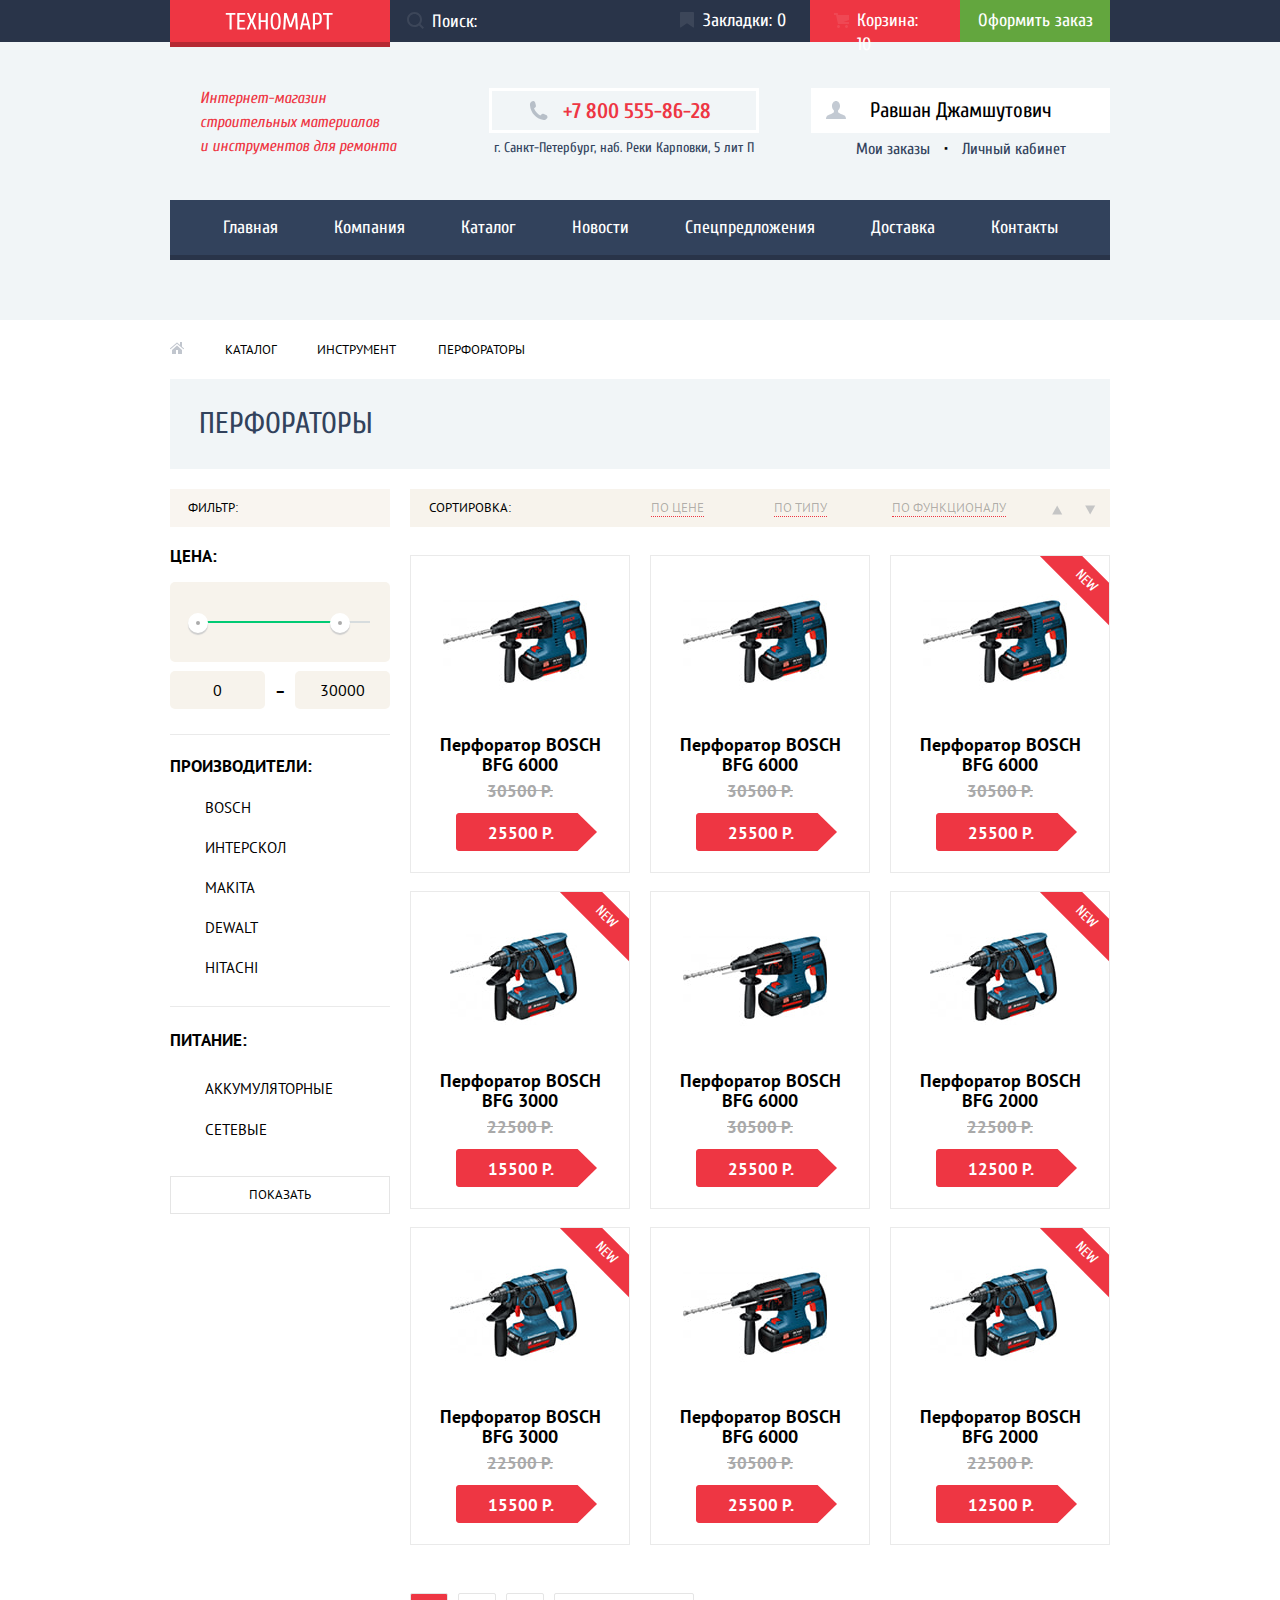
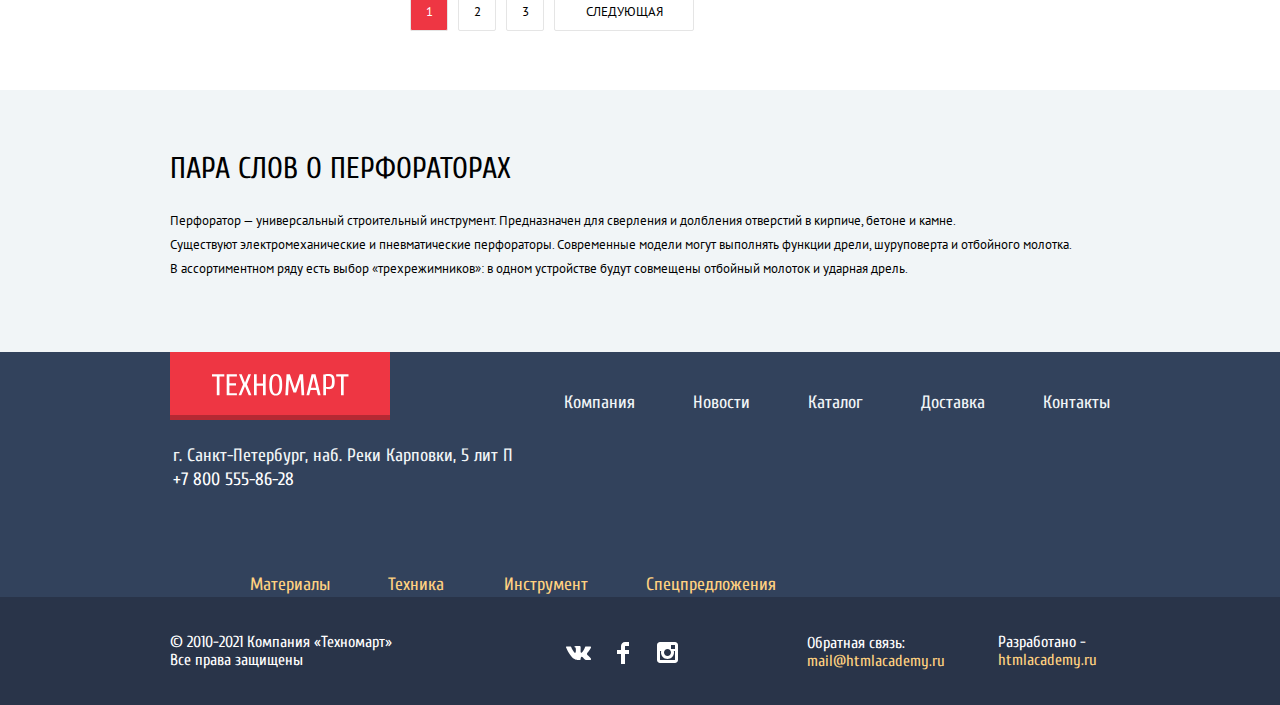
==== commit 73ba5a52: "upd" ====
--- a/catalog.html
+++ b/catalog.html
@@ -3,6 +3,7 @@
 
 <head>
   <meta charset="utf-8">
+  <meta name="viewport" content="width=device-width, initial-scale=1">
   <title>HTML Academy: Техномарт</title>
   <link rel="icon" href="favicon.ico">
   <link rel="icon" href="favicon/icon.svg" type="image/svg+xml">
@@ -56,6 +57,7 @@
       <p>г. Санкт-Петербург, наб. Реки Карповки, 5 лит П</p>
       <div class="contacts-login-user">
         <a href="#">Равшан Джамшутович</a>
+        <a class="user-logout" href="#"></a>
       </div>
       <div class="my-cabinet">
         <a href="#">Мои заказы</a>
@@ -66,13 +68,13 @@
 
     <nav class="main-navigation">
       <ul class="site-navigation">
-        <li><a href="index.html">Главная</a></li>
-        <li><a href="#">Компания</a></li>
-        <li><a href="catalog.html">Каталог</a></li>
-        <li><a href="#">Новости</a></li>
-        <li><a href="#">Спецпредложения</a></li>
-        <li><a href="#">Доставка</a></li>
-        <li><a href="#">Контакты</a></li>
+        <li><a class="site-navigation-object" href="index.html">Главная</a></li>
+        <li><a class="site-navigation-object" href="#">Компания</a></li>
+        <li><a class="site-navigation-object" href="catalog.html">Каталог</a></li>
+        <li><a class="site-navigation-object" href="#">Новости</a></li>
+        <li><a class="site-navigation-object" href="#">Спецпредложения</a></li>
+        <li><a class="site-navigation-object" href="#">Доставка</a></li>
+        <li><a class="site-navigation-object" href="#">Контакты</a></li>
       </ul>
     </nav>
 
@@ -203,104 +205,171 @@
       <section class="main-catalog-offers">
         <ul class="catalog-list-main-catalog">
           <li class="catalog-item">
-            <a href="#">
+            <div class="over-catalog-variant">
+              <div class="catalog-item-buy">
+                <a class="item-buy-link" href="#">Купить</a>
+              </div>
+              <div class="catalog-item-favorites">
+                <a class="item-favorites-link" href="#">В закладки</a>
+              </div>
+            </div>
               <img class="img-6000" src="img/catalog/bfg6000.jpg" width="144" height="128" alt="Перфоратор BOSCH BFG 6000">
-            </a>
             <p>Перфоратор BOSCH<br>BFG 6000</p>
             <s>30500 P.</s>
-            <div>
+            <div class="redprice">
               <a class="catalog-button-price" href="#">25500 P.</a>
             </div>
+            <div class="new-line">new</div>
           </li>
           <li class="catalog-item">
-            <a href="#">
+            <div class="over-catalog-variant">
+              <div class="catalog-item-buy">
+                <a class="item-buy-link" href="#">Купить</a>
+              </div>
+              <div class="catalog-item-favorites">
+                <a class="item-favorites-link" href="#">В закладки</a>
+              </div>
+            </div>
               <img class="img-6000" src="img/catalog/bfg6000.jpg" width="144" height="128" alt="Перфоратор BOSCH BFG 6000">
-            </a>
             <p>Перфоратор BOSCH<br>BFG 6000</p>
             <s>30500 P.</s>
-            <div>
+            <div class="redprice">
               <a class="catalog-button-price" href="#">25500 P.</a>
             </div>
+            <div class="new-line">new</div>
           </li>
           <li class="catalog-item new">
-            <a href="#">
+            <div class="over-catalog-variant">
+              <div class="catalog-item-buy">
+                <a class="item-buy-link" href="#">Купить</a>
+              </div>
+              <div class="catalog-item-favorites">
+                <a class="item-favorites-link" href="#">В закладки</a>
+              </div>
+            </div>
               <img class="img-6000" src="img/catalog/bfg6000.jpg" width="144" height="128" alt="Перфоратор BOSCH BFG 6000">
-            </a>
             <p>Перфоратор BOSCH<br>BFG 6000</p>
             <s>30500 P.</s>
-            <div>
+            <div class="redprice">
               <a class="catalog-button-price" href="#">25500 P.</a>
             </div>
-          </li>
-          <li class="catalog-item">
-            <a href="#">
+            <div class="new-line">new</div>
+          </li>
+          <li class="catalog-item new">
+            <div class="over-catalog-variant">
+              <div class="catalog-item-buy">
+                <a class="item-buy-link" href="#">Купить</a>
+              </div>
+              <div class="catalog-item-favorites">
+                <a class="item-favorites-link" href="#">В закладки</a>
+              </div>
+            </div>
               <img class="img-3000" src="img/catalog/bfg3000.jpg" width="127" height="112" alt="Перфоратор BOSCH BFG 3000">
-            </a>
             <p>Перфоратор BOSCH<br>BFG 3000</p>
             <s>22500 P.</s>
-            <div>
+            <div class="redprice">
               <a class="catalog-button-price" href="#">15500 P.</a>
             </div>
+            <div class="new-line">new</div>
           </li>
           <li class="catalog-item">
-            <a href="#">
+            <div class="over-catalog-variant">
+              <div class="catalog-item-buy">
+                <a class="item-buy-link" href="#">Купить</a>
+              </div>
+              <div class="catalog-item-favorites">
+                <a class="item-favorites-link" href="#">В закладки</a>
+              </div>
+            </div>
               <img class="img-6000" src="img/catalog/bfg6000.jpg" width="144" height="128" alt="Перфоратор BOSCH BFG 6000">
-            </a>
             <p>Перфоратор BOSCH<br>BFG 6000</p>
             <s>30500 P.</s>
-            <div>
+            <div class="redprice">
               <a class="catalog-button-price" href="#">25500 P.</a>
             </div>
-          </li>
-          <li class="catalog-item">
-            <a href="#">
+            <div class="new-line">new</div>
+          </li>
+          <li class="catalog-item new">
+            <div class="over-catalog-variant">
+              <div class="catalog-item-buy">
+                <a class="item-buy-link" href="#">Купить</a>
+              </div>
+              <div class="catalog-item-favorites">
+                <a class="item-favorites-link" href="#">В закладки</a>
+              </div>
+            </div>
               <img class="img-2000" src="img/catalog/bfg2000.jpg" width="127" height="112" alt="Перфоратор BOSCH BFG 2000">
-            </a>
             <p>Перфоратор BOSCH<br>BFG 2000</p>
             <s>22500 P.</s>
-            <div>
+            <div class="redprice">
               <a class="catalog-button-price" href="#">12500 P.</a>
             </div>
-          </li>
-          <li class="catalog-item">
-            <a href="#">
+            <div class="new-line">new</div>
+          </li>
+          <li class="catalog-item new">
+            <div class="over-catalog-variant">
+              <div class="catalog-item-buy">
+                <a class="item-buy-link" href="#">Купить</a>
+              </div>
+              <div class="catalog-item-favorites">
+                <a class="item-favorites-link" href="#">В закладки</a>
+              </div>
+            </div>
               <img class="img-3000" src="img/catalog/bfg3000.jpg" width="127" height="112" alt="Перфоратор BOSCH BFG 3000">
-            </a>
             <p>Перфоратор BOSCH<br>BFG 3000</p>
             <s>22500 P.</s>
-            <div>
+            <div class="redprice">
               <a class="catalog-button-price" href="#">15500 P.</a>
             </div>
+            <div class="new-line">new</div>
           </li>
           <li class="catalog-item">
-            <a href="#">
+            <div class="over-catalog-variant">
+              <div class="catalog-item-buy">
+                <a class="item-buy-link" href="#">Купить</a>
+              </div>
+              <div class="catalog-item-favorites">
+                <a class="item-favorites-link" href="#">В закладки</a>
+              </div>
+            </div>
               <img class="img-6000" src="img/catalog/bfg6000.jpg" width="144" height="128" alt="Перфоратор BOSCH BFG 6000">
-            </a>
             <p>Перфоратор BOSCH<br>BFG 6000</p>
             <s>30500 P.</s>
-            <div>
+            <div class="redprice">
               <a class="catalog-button-price" href="#">25500 P.</a>
             </div>
-          </li>
-          <li class="catalog-item">
-            <div class="over-catalog-variant visually-hidden">
-              <div class="catalog-item-buy">
-                <a href="#">Купить</a>
-              </div>
-              <div class="catalog-item-favorites">
-                <a href="#">В закладки</a>
-              </div>
-            </div>
-            <a href="#">
+            <div class="new-line">new</div>
+          </li>
+          <li class="catalog-item new">
+            <div class="over-catalog-variant">
+              <div class="catalog-item-buy">
+                <a class="item-buy-link" href="#">Купить</a>
+              </div>
+              <div class="catalog-item-favorites">
+                <a class="item-favorites-link" href="#">В закладки</a>
+              </div>
+            </div>
               <img class="img-2000" src="img/catalog/bfg2000.jpg" width="127" height="112" alt="Перфоратор BOSCH BFG 2000">
-            </a>
             <p>Перфоратор BOSCH<br>BFG 2000</p>
             <s>22500 P.</s>
-            <div>
+            <div class="redprice">
               <a class="catalog-button-price" href="#">12500 P.</a>
             </div>
+            <div class="new-line">new</div>
           </li>
         </ul>
+        <div class="modal-cart visually-hidden">
+          <button class="modal-button-close-cart" type="button"></button>
+           <h3>Товар добавлен в корзину!</h3>
+           <div class="modal-cart-button-background">
+             <div class="modal-cart-button-form">
+               <a class="modal-cart-button" href="#">Оформить заказ</a>
+             </div>
+             <div class="modal-cart-button-form-next">
+               <a class="modal-cart-button-next" href="#">Продолжить покупки</a>
+             </div>
+           </div>
+         </div>
       </section>
       <div class="pages">
         <ul class="pages-list">
@@ -319,17 +388,6 @@
         </ul>
       </div>
     </section>
-
-    <div class="over-catalog-variant visually-hidden">
-      <div class="catalog-item-buy">
-        <a href="#">Купить</a>
-      </div>
-      <div class="catalog-item-favorites">
-        <a href="#">В закладки</a>
-      </div>
-    </div>
-
-
 
     <section class="perforators-description">
       <h1>Пара слов о перфораторах</h1>
@@ -338,17 +396,14 @@
   </main>
 
   <footer class="main-footer">
-
     <div class="footer-block-1">
-
       <div class="logo-image-footer">
-        <a href="index.html">
+        <a class="logo-image-footer-link" href="index.html">
           <img src="img/logo.svg" width="138" height="23" alt="«Логотип магазина Техномарт»">
         </a>
       </div>
-
       <section class="footer-navigation-1">
-        <ul class="footer-navigation-1">
+        <ul class="footer-list-1">
           <li><a href="#">Компания</a></li>
           <li><a href="#">Новости</a></li>
           <li><a href="catalog.html">Каталог</a></li>
@@ -356,23 +411,21 @@
           <li><a href="#">Контакты</a></li>
         </ul>
       </section>
-
-      <p>г. Санкт-Петербург, наб. Реки Карповки, 5 лит П<br>+7 800 555-86-28</p>
-
+      <p>г. Санкт-Петербург, наб. Реки Карповки, 5 лит П<br>
+        <a class="footer-phone" href="tel:+78005558628">+7 800 555-86-28</a>
+      </p>
       <section class="footer-navigation-2">
-        <ul class="footer-navigation-2">
+        <ul class="footer-list-2">
           <li><a href="#">Материалы</a></li>
           <li><a href="#">Техника</a></li>
           <li><a href="#">Инструмент</a></li>
           <li><a href="#">Спецпредложения</a></li>
         </ul>
       </section>
-
     </div>
     <div class="lower-line-background">
       <section class="lower-line">
-        <p class="copyright">&copy; 2010-2021 Компания «Техномарт»<br>Все права защищены</p>
-
+        <div class="copyright">&copy; 2010-2021 Компания «Техномарт»<br>Все права защищены</div>
         <section class="footer-social">
           <ul class="footer-social-list">
             <li>
@@ -387,13 +440,12 @@
             </li>
           </ul>
         </section>
-
-        <p class="footer-mail">Обратная связь:<br>
+        <div class="footer-mail">Обратная связь:<br>
           <a href="mailto:mail@htmlacademy.ru">mail@htmlacademy.ru</a>
-        </p>
-        <p class="footer-copyright">Разработано -<br>
-          <a href="https://htmlacademy.ru">htmlacademy.ru</a>
-        </p>
+        </div>
+        <div class="footer-copyright">Разработано -<br>
+          <a href="https://htmlacademy.ru/intensive/htmlcss">htmlacademy.ru</a>
+        </div>
       </section>
     </div>
   </footer>
--- a/css/style.css
+++ b/css/style.css
@@ -3,20 +3,28 @@
   --basic-white: #FFFFFF;
   --basic-light-gray: #F1F5F7;
   --basic-beige: #F9F5F0;
+  --basic-light-graybeige: #F1F1F1;
   --basic-light-beige: #F4F4F4;
   --basic-border-color: #EAEAEA;
   --basic-border-color-2: #E5E5E5;
+  --basic-white-scale: #D7DCDE;
   --basic-pricearea: #F7F3EC;
+  --basic-gray-toggle: #ABABAB;
   --basic-gray: #A9A9A9;
   --basic-greylight: #C5C5C5;
+  --basic-toggle-shadow: #CFCFCF;
+  --basic-slidercolor: #917D6D;
   --basic-dark-teal: #32425C;
+  --basic-blue-shadow: #405069;
   --basic-dark-blue: #293449;
+  --basic-blue-shadow: #293449;
   --basic-red: #EE3643;
   --basic-dark-red: #BA2732;
   --basic-red-over: #CA2C37;
   --basic-red-click: #BA2732;
   --basic-red-shadow: #B52933;
   --basic-red-credit: #FF5357;
+  --basic-red-submit: #EE3643;
   --basic-orange: #FFD180;
   --basic-teal: #3BBCE3;
   --basic-pink: #DC91D8;
@@ -25,7 +33,9 @@
   --basic-green: #63A63E;
   --basic-light-green: #8ED78F;
   --basic-strong-green: #5FBB2D;
+  --basic-green-bar: #00CA74;
   --basic-dark-green: #518534;
+  --basic-green-shadow: #367315;
 }
 
 .page {
@@ -49,7 +59,7 @@
   min-width: 960px;
   margin: 0;
   padding: 0;
-  font-family: "Cuprum", "PT Sans", Arial, sans-serif;
+  font-family: "Cuprum", "PT Sans", "Arial", sans-serif;
   font-size: 18px;
   line-height: 24px;
   font-weight: 400;
@@ -60,7 +70,6 @@
   align-content: start;
 }
 
-
 .main-header {
   margin-bottom: 60px;
   display: grid;
@@ -75,18 +84,15 @@
   width: 100%;
 }
 
-.main-header a,
-.main-footer a {
+.main-header a, .main-footer a {
   text-decoration: none;
 }
 
-.main-header img,
-.main-footer img {
+.main-header img, .main-footer img {
   max-width: 100%;
 }
 
 .upper-line {
-
   width: 940px;
   height: 42px;
   background-color: var(--basic-dark-blue);
@@ -96,19 +102,16 @@
   justify-content: stretch;
   align-items: center;
   position: relative;
-
 }
 
 .upper-line img {
   width: 108px;
   height: 18px;
   padding: 17px 56px 17px 55px;
-
 }
 
 .upper-line a {
   color: var(--basic-white);
-
 }
 
 .logo-image {
@@ -123,10 +126,8 @@
   background-color: var(--basic-dark-red);
 }
 
-
 .search-form {
   color: var(--basic-white);
-  /* width: 290px; */
   width: 271px;
   height: 42px;
   position: relative;
@@ -148,7 +149,6 @@
   opacity: 1;
 }
 
-
 .search-form-input {
   background-color: rgba(0, 0, 0, 0);
   color: var(--basic-white);
@@ -158,6 +158,7 @@
   color: var(--basic-white);
   width: 290px;
   height: 42px;
+  outline: none;
 }
 
 .search-form:active {
@@ -180,15 +181,12 @@
   opacity: 1;
 }
 
-
-
 .search-form-input::placeholder {
   color: var(--basic-white);
   position: relative;
 }
 
-.search-form-input:focus::placeholder,
-.search-form-input:active::placeholder {
+.search-form-input:focus::placeholder, .search-form-input:active::placeholder {
   position: absolute;
   content: url("../img/icon-search-red.svg");
   width: 17px;
@@ -198,33 +196,29 @@
   opacity: 1;
 }
 
-
-
 .upper-line-bookmark {
   width: 150px;
   height: 24px;
   display: flex;
   justify-content: flex-end;
-
-
+  position: relative;
 }
 
 .upper-line-bookmark a {
   padding-right: 24px;
-  position: relative;
-}
-
-.upper-line-bookmark a::before {
+}
+
+.upper-line-bookmark::before {
   position: absolute;
   content: url("../img/icon-bookmark.svg");
   width: 14px;
   height: 16px;
-  left: -24px;
+  left: 19px;
   top: 2px;
   opacity: 0.3;
 }
 
-.upper-line-bookmark a:hover::before {
+.upper-line-bookmark:hover::before {
   opacity: 1;
 }
 
@@ -287,13 +281,11 @@
   font-size: 16px;
   font-style: italic;
   font-weight: 400;
-  color:var(--basic-red);
+  color: var(--basic-red);
   margin: 44px 93px 0 30px;
   display: grid;
   grid-row: 1/3;
-
-}
-
+}
 
 .contacts-phone {
   width: 270px;
@@ -306,7 +298,6 @@
   display: grid;
   align-content: center;
   justify-content: flex-end;
-
 }
 
 .contacts-phone::before {
@@ -340,43 +331,50 @@
   margin-top: 3px;
   margin-bottom: 40px;
   padding: 0;
-
-}
-
-.contacts-login a,
+}
+
+.contacts-login {
+  width: 121px;
+  height: 45px;
+  background-color: var(--basic-white);
+  margin: 46px 5px 0 0;
+  display: grid;
+  justify-content: right;
+  align-items: center;
+}
+
 .contacts-registration a {
   font-size: 21px;
   line-height: 21px;
   color: var(--basic-black);
-  padding: 10px 25px;
-}
+  padding: 12px 25px;
+}
+
+
 
 .contacts-login a {
   padding-right: 27px;
-}
-
-.contacts-login {
-  width: 121px;
-  height: 45px;
-  background-color: var(--basic-white);
-  margin:  46px 5px 0 0;
-  display: grid;
-  justify-content: right;
-  align-items: center;
-  position: relative;
-}
-
-.contacts-login::before {
+  position: relative;
+  font-size: 21px;
+  line-height: 21px;
+  color: var(--basic-black);
+  padding: 12px 25px 12px 47px;
+  margin-right: 2px;
+}
+
+
+
+.contacts-login a::before {
   position: absolute;
   content: url("../img/icon-login.svg");
   width: 20px;
   height: 17px;
   top: 14px;
-  left: 19px;
+  left: 21px;
   opacity: 0.3;
 }
 
-.contacts-login:hover::before {
+.contacts-login a:hover::before {
   opacity: 1;
 }
 
@@ -386,8 +384,8 @@
   background-color: var(--basic-white);
   color: var(--basic-black);
   text-align: center;
-   margin:  46px 0 0 5px;
-   display: flex;
+  margin: 46px 0 0 5px;
+  display: flex;
   justify-content: center;
   align-items: center;
 }
@@ -405,7 +403,19 @@
 .contacts-login-user a {
   font-size: 21px;
   line-height: 21px;
-}
+  text-decoration: none;
+  color: var(--basic-black);
+  padding-top: 12px;
+  padding-bottom: 12px;
+}
+
+.contacts-login-user a:hover {
+  font-size: 21px;
+  line-height: 21px;
+  text-decoration: none;
+  color: var(--basic-black);
+}
+
 
 .contacts-login-user {
   width: 299px;
@@ -419,7 +429,7 @@
   position: relative;
 }
 
-.contacts-login-user::before {
+.contacts-login-user a::before {
   position: absolute;
   content: url("../img/icon-user.svg");
   width: 20px;
@@ -429,23 +439,23 @@
   opacity: 0.3;
 }
 
-.contacts-login-user::after {
+.user-logout {
   position: absolute;
   content: url("../img/icon-logout.svg");
   width: 20px;
   height: 17px;
-  top: 14px;
+  top: 3px;
   right: 17px;
   opacity: 0.3;
 }
 
-.contacts-login-user:hover::before,
-.contacts-login-user:hover::after {
+.contacts-login-user a:hover::before,
+.user-logout:hover {
   opacity: 1;
 }
 
-.contacts-login-user:active::before,
-.contacts-login-user:active::after,
+.contacts-login-user a:active::before,
+.user-logout:active,
 .contacts-login-user:focus {
   opacity: 0.3;
 }
@@ -463,7 +473,7 @@
   width: 210px;
 }
 
-.my-cabinet a{
+.my-cabinet a {
   color: var(--basic-dark-teal);
 }
 
@@ -471,44 +481,43 @@
   color: var(--basic-red);
 }
 
-.my-cabinet a:active,
-.contacts-login-user a:active {
+.my-cabinet a:active, .contacts-login-user a:active {
   color: var(--basic-greylight);
 }
-
 
 .main-navigation {
   background-color: var(--basic-dark-teal);
   list-style: none;
   width: 940px;
-  justify-self: center ;
-  box-shadow: inset 0px -5px 0px #293449;
-}
-
-.main-navigation a {
-color: var(--basic-white);
-}
-
-.site-navigation li a:hover,
-.site-navigation li a:focus {
+  justify-self: center;
+  box-shadow: inset 0px -5px 0px var(--basic-blue-shadow);
+}
+
+.site-navigation-object:hover,
+.site-navigation-object:focus {
   background-color: var(--basic-dark-blue);
 }
 
-.main-navigation a:active {
+.site-navigation-object:active {
   opacity: 0.5;
 }
 
 .site-navigation {
-list-style: none;
-margin: 0;
-padding: 0;
-display: flex;
-justify-content: center;
-}
-
-.site-navigation li a{
-  line-height: 60px;
+  list-style: none;
+  margin: 0;
+  padding: 0;
+  display: flex;
+  justify-content: center;
+}
+
+.site-navigation-object {
+  font-family: "Cuprum", "Arial", sans-serif;
+  font-size: 18px;
+  line-height: 24px;
   padding: 16px 28px 20px 28px;
+  color: var(--basic-white);
+  display: inline-block;
+  vertical-align: center;
 }
 
 .site-navigation li:nth-child(1) {
@@ -526,12 +535,9 @@
   flex-wrap: wrap;
   flex-direction: column;
   align-items: center;
-
   justify-self: center;
   justify-content: center;
-
   width: 100%;
-
 }
 
 .container a {
@@ -550,69 +556,60 @@
 .offers-list {
   list-style: none;
   padding: 0;
-  margin:0;
-  display:contents;
-
-}
-
-
+  margin: 0;
+  display: contents;
+}
 
 .offers-list li {
   width: 300px;
   height: 123px;
+  background-repeat: no-repeat;
+  position: relative;
+  overflow: hidden;
+}
+
+.offers-head {
+  margin: 0;
+  margin-top: 20px;
+  margin-left: 23px;
   font-size: 24px;
   line-height: 30px;
-  background-repeat: no-repeat;
-
-
- }
-
- .offers-list li p {
-  margin: 0;
-  margin-top: 20px;
-  margin-left: 23px;
-}
-
-.offers-list li a {
-  width: 135px;
-  height: 38px;
-}
-
+  font-weight: bold;
+}
 
 .offers-list li:nth-child(1) {
   background-color: var(--basic-special-yellow);
-  background-image:url("../img/materials.svg");
+  background-image: url("../img/materials.svg");
   background-position: 83% 52%;
-
- }
+}
 
 .offers-list li:nth-child(2) {
   background-color: var(--basic-teal);
-  background-image:url("../img/instruments.svg");
+  background-image: url("../img/instruments.svg");
   background-position: 87% 56%;
- }
-
- .offers-list li:nth-child(3) {
+}
+
+.offers-list li:nth-child(3) {
   background-color: var(--basic-pink);
-  background-image:url("../img/technics.svg");
+  background-image: url("../img/technics.svg");
   background-position: 86% 54%;
- }
-
- .offers-list li:nth-child(4) {
+}
+
+.offers-list li:nth-child(4) {
   background-color: var(--basic-light-green);
-  background-image:url("../img/basket.svg");
+  background-image: url("../img/basket.svg");
   grid-column: 3/4;
   grid-row: 2/3;
   background-position: 80% 50%;
- }
+}
 
 .offers-list li:nth-child(5) {
   background-color: var(--basic-light-yellow);
-  background-image:url("../img/delivery.svg");
+  background-image: url("../img/delivery.svg");
   grid-column: 3/4;
   grid-row: 3/4;
   background-position: 86% 55%;
- }
+}
 
 .offers-button {
   background-color: rgba(255, 255, 255, 0.3);
@@ -631,7 +628,6 @@
 
 .offers-button:hover {
   background-color: rgba(197, 197, 197, 0.3);
-
 }
 
 .offers-button:active {
@@ -646,16 +642,20 @@
   position: relative;
 }
 
-.slider-1 {
-  width: 620px;
-  height: 266px;
-  background-image:url("../img/workerperf.jpg");
-}
-
+.slider-1,
 .slider-2 {
   width: 620px;
   height: 266px;
-  background-image:url("../img/workerdrill.jpg");
+  background: var(--basic-slidercolor);
+
+}
+
+.slider-1 {
+  background-image: url("../img/workerperf.jpg");
+}
+
+.slider-2 {
+  background-image: url("../img/workerdrill.jpg");
 }
 
 .slider h2 {
@@ -664,7 +664,6 @@
   text-transform: uppercase;
   margin: 0;
   padding: 23px 0 0 24px;
-
 }
 
 .slider p {
@@ -684,17 +683,17 @@
 }
 
 .slider-button-left {
- background-image:url("../img/icon-left.svg");
- position: absolute;
- top: 122px;
- left: 24px;
- border: none;
+  background-image: url("../img/icon-left.svg");
+  position: absolute;
+  top: 122px;
+  left: 24px;
+  border: none;
 }
 
 .slider-button-right {
-  background-image:url("../img/icon-right.svg");
+  background-image: url("../img/icon-right.svg");
   top: 122px;
-  right: 24px;
+  right: 20px;
   border: none;
   position: absolute;
 }
@@ -704,7 +703,7 @@
   font-size: 14px;
   line-height: 18px;
   color: var(--basic-white);
-
+  padding: 11px 45px 9px 45px;
 }
 
 .slider-1 .slider-button-style {
@@ -743,16 +742,73 @@
   background-color: var(--basic-red-click);
 }
 
+.slider-dots {
+  content:"";
+  position: absolute;
+  width: 10px;
+  height: 10px;
+  border-radius: 100%;
+  background-color: var(--basic-white);
+  bottom: 36px;
+  left: 295px;
+}
+
+.slider-dots-active {
+  content:"";
+  position: absolute;
+  width: 10px;
+  height: 10px;
+  border-radius: 100%;
+  background-color: var(--basic-white);
+  bottom: 36px;
+  left: 315px;
+}
+
+.slider-dots-active::before {
+  content:"";
+  position: absolute;
+  left: 2px;
+  top: 2px;
+  width: 6px;
+  height: 6px;
+  border-radius: 100%;
+  background-color: var(--basic-red);
+}
+
+.slider-2 .slider-dots {
+  content:"";
+  position: absolute;
+  width: 10px;
+  height: 10px;
+  border-radius: 100%;
+  background-color: var(--basic-white);
+  bottom: 36px;
+  left: 315px;
+}
+
+.slider-2 .slider-dots-active {
+  content:"";
+  position: absolute;
+  width: 10px;
+  height: 10px;
+  border-radius: 100%;
+  background-color: var(--basic-white);
+  bottom: 36px;
+  left: 295px;
+}
+
+.slider-2 .slider-dots-active::before {
+  content:"";
+  position: absolute;
+  width: 6px;
+  height: 6px;
+  border-radius: 100%;
+  background-color: var(--basic-red);
+}
+
 .catalog {
   width: 940px;
   background-color: var(--basic-white);
-  margin-bottom: 70 px;
-
-
-}
-
-.catalog div {
-  background-color: var(--basic-beige);
 }
 
 .catalog-line {
@@ -760,6 +816,7 @@
   grid-template-columns: 1fr auto;
   height: 89px;
   align-content: center;
+  background-color: var(--basic-beige);
 }
 
 .catalog h2 {
@@ -769,14 +826,14 @@
   text-transform: uppercase;
   color: var(--basic-dark-teal);
   margin-left: 28px;
-
 }
 
 .catalog-button {
   font-size: 14px;
   line-height: 18px;
-  color:var(--basic-white);
-  text-transform: uppercase;
+  color: var(--basic-white);
+  text-transform: uppercase;
+  padding: 11px 23px 9px 23px;
 }
 
 .catalog-button-style {
@@ -788,7 +845,6 @@
   align-content: center;
   align-self: center;
   justify-content: center;
-
 }
 
 .catalog-list {
@@ -800,8 +856,6 @@
   column-gap: 20px;
   margin-top: 20px;
 }
-
-
 
 .catalog-item {
   width: 220px;
@@ -814,27 +868,42 @@
   grid-template-columns: 220px;
   grid-template-rows: auto min-content min-content min-content;
   justify-content: center;
+  position: relative;
+}
+
+.new-line {
+  text-transform: uppercase;
+  color: var(--basic-white);
+  width: 100px;
+  height: 30px;
+  background-color: var(--basic-red);
+  font-family: "Cuprum", "Arial", sans-serif;
+  font-size: 14px;
+  line-height: 18px;
+  display: flex;
+  align-items: center;
+  justify-content: center;
+  position: absolute;
+  right: -27px;
+  top: 10px;
+  transform: rotate(45deg);
+  display: none;
+}
+
+.new .new-line {
+  display: flex;
 }
 
 .catalog-item:hover {
   box-shadow: 0px 4px 20px rgba(0, 0, 0, 0.15);
 }
-
-
-/* .catalog-item a {
-  display: grid;
-  align-content: center ;
-  justify-content: center;} */
-
-
-
 
 .catalog-item s {
   color: var(--basic-gray);
   padding-bottom: 13px;
 }
 
-.catalog-item div{
+.redprice {
   width: 141px;
   height: 38px;
   background-image: url("../img/redprice.svg");
@@ -857,7 +926,7 @@
   font-size: 17px;
   line-height: 18px;
   font-weight: 700;
-  font-family: "PT Sans";
+  font-family: "PT Sans", "Arial", sans-serif;
   display: grid;
   justify-self: center;
   align-items: center;
@@ -871,22 +940,15 @@
   font-size: 18px;
   line-height: 20px;
   font-weight: 700;
-  font-family: "PT Sans";
+  font-family: "PT Sans", "Arial", sans-serif;
   color: var(--basic-black);
   text-align: center;
   padding-bottom: 7px;
   margin: 0;
 }
 
-
-
-.catalog-item-buy a,
-.catalog-item-favorites a {
-  text-decoration: none;
-  text-transform: uppercase;
-  font-size: 14px;
-  line-height: 18px;
-  font-family: "Cuprum";
+.catalog-item-img {
+  background: var(--basic-white);
 }
 
 .img-9000 {
@@ -899,46 +961,68 @@
   margin-left: 33px;
 }
 
-.img-3000,
-.img-2000 {
+.img-3000, .img-2000 {
   margin-top: 29px;
   margin-left: 40px;
 }
 
-
 .over-catalog-variant {
+  width: 212px;
+  height: 160px;
   display: grid;
   gap: 10px;
+  position: absolute;
+  background-color: var(--basic-white);
+  justify-content: center;
+  align-content: center;
   display: none;
-  align-items: center;
-  justify-content: center;
-  align-self: center;
+}
+
+.catalog-item:hover .over-catalog-variant {
+  display: grid;
+}
+
+.item-buy-link,
+.item-favorites-link {
+  text-decoration: none;
+  text-transform: uppercase;
+  font-size: 14px;
+  line-height: 18px;
+  font-family: "Cuprum", "Arial", sans-serif;
 }
 
 .catalog-item-buy {
   width: 135px;
   height: 38px;
   background-color: var(--basic-green);
-  box-shadow: inset 0px -3px 0px #367315;
-  background-image: none;
-
-}
-
-.catalog-item-buy::before {
+  box-shadow: inset 0px -3px 0px var(--basic-green-shadow);
+  text-align: center;
+  box-sizing: border-box;
+}
+
+.catalog-item-buy:hover {
+  background-color: var(--basic-strong-green);
+}
+
+.catalog-item-buy:active {
+  background-color: var(--basic-dark-green);
+}
+
+.item-buy-link {
+  color: var(--basic-white);
+  display: grid;
+  padding-top: 10px;
+  padding-bottom: 10px;
+  padding-left: 15px;
+  position: relative;
+}
+
+.item-buy-link::before {
   content: url("../img/icon-cart.svg");
   opacity: 0.3;
-}
-
-.catalog-item-buy a {
-  color: var(--basic-white);
-}
-
-.catalog-item-buy:hover {
-  background-color: var(--basic-strong-green);
-}
-
-.catalog-item-buy:active {
-  background-color: var(--basic-dark-green);
+  position: absolute;
+  top: 10px;
+  left: 30px;
 }
 
 .catalog-item-favorites {
@@ -947,10 +1031,14 @@
   background-color: var(--basic-white);
   border: 3px solid var(--basic-green);
   box-sizing: border-box;
-}
-
-.catalog-item-favorites a {
+  text-align: center;
+}
+
+.item-favorites-link {
   color: var(--basic-dark-teal);
+  display: grid;
+  padding-top: 9px;
+  padding-bottom: 9px;
 }
 
 .catalog-item-favorites:hover {
@@ -962,10 +1050,8 @@
   opacity: 50%;
 }
 
-
 .manufacturers {
   width: 940px;
-
   background: var(--basic-white);
   margin-top: 70px;
   margin-bottom: 70px;
@@ -976,18 +1062,14 @@
   grid-template-columns: 1fr auto;
   height: 89px;
   align-items: center;
-
-}
-
-.manufacturers a{
+  background-color: var(--basic-beige);
+}
+
+.manufacturers a {
   color: var(--basic-white);
   font-size: 14px;
   line-height: 18px;
   text-transform: uppercase;
-}
-
-.manufacturers div {
-  background-color: var(--basic-beige);
 }
 
 .manufacturers-button-style {
@@ -1001,16 +1083,18 @@
   justify-content: center;
 }
 
+.manufacturers-button {
+  padding: 11px 36px 9px 36px;
+}
+
 .manufacturers h2 {
   font-size: 30px;
-  font-weight: 400;;
+  font-weight: 400;
   line-height: 30px;
   text-transform: uppercase;
   color: var(--basic-dark-teal);
   margin-left: 28px;
 }
-
-
 
 .manufacturers-list {
   list-style: none;
@@ -1036,12 +1120,42 @@
 
 .manufacturers-item:hover {
   box-shadow: 0px 4px 20px rgba(0, 0, 0, 0.15);
+}
+
+.manufacturers-item:active {
+  box-shadow: 0px 4px 20px rgba(0, 0, 0, 0.15);
   opacity: 0.5;
 }
 
-
-
-.manufacturers-item a{
+.manufacturers-item:first-child img{
+  padding-bottom: 5px;
+}
+
+.manufacturers-item:nth-child(2) img{
+  padding-bottom: 10px;
+}
+
+.manufacturers-item:nth-child(3) img{
+  padding-bottom: 10px;
+}
+
+.manufacturers-item:nth-child(4) img{
+  padding-bottom: 3px;
+}
+
+.manufacturers-item:nth-child(5) img{
+  padding-left: 5px;
+}
+
+.manufacturers-item:nth-child(6) img{
+  padding-bottom: 5px;
+}
+
+.manufacturers-item:last-child img{
+  padding-bottom: 3px;
+}
+
+.manufacturers-item a {
   display: grid;
   align-items: center;
   justify-content: center;
@@ -1062,27 +1176,22 @@
   width: 940px;
   display: grid;
   justify-self: center;
-
-
 }
 
 .services h2 {
   font-size: 30px;
   line-height: 30px;
-  font-family: "Cuprum";
+  font-family: "Cuprum", "Arial", sans-serif;
   font-weight: normal;
   color: var(--basic-black);
   text-transform: uppercase;
   margin-top: 64px;
-
-
-
 }
 
 .services-background p {
   font-size: 13px;
   line-height: 24px;
-  font-family: "PT Sans";
+  font-family: "PT Sans", "Arial", sans-serif;
   color: var(--basic-black);
   padding-bottom: 67px;
   margin: 0;
@@ -1098,6 +1207,8 @@
   margin: 0;
   padding: 0;
   position: relative;
+  height: 185px;
+  margin-top: 2px;
 }
 
 .services-list::after {
@@ -1106,15 +1217,16 @@
   top: -40px;
   right: 0px;
 }
-
-
 
 .services-item {
   width: 240px;
   height: 61px;
   font-size: 21px;
   font-weight: 700;
+  line-height: 30px;
+  margin-bottom: 1px;
   background-color: var(--basic-dark-teal);
+  box-shadow: 0px 1px 0px var(--basic-dark-blue), inset 0px 1px 0px var(--basic-blue-shadow);
 }
 
 .services-item-selected {
@@ -1122,22 +1234,25 @@
   height: 61px;
   font-size: 21px;
   font-weight: 700;
+  line-height: 30px;
   background-color: var(--basic-white);
-}
-
+  margin-bottom: 1px;
+}
 
 .services-list a {
   color: var(--basic-white);
-  margin-left: 22px;
-
-}
-
-.services-item a:hover{
+  display: grid;
+  padding-left: 22px;
+  padding-top: 14px;
+  padding-bottom: 17px;
+}
+
+.services-item a:hover {
   color: var(--basic-white);
 }
 
 .services-item:hover {
- background-color: var(--basic-dark-blue);
+  background-color: var(--basic-dark-blue);
 }
 
 .services-item:focus {
@@ -1145,7 +1260,7 @@
 }
 
 .services-item-selected a {
-  color:var(--basic-dark-teal);
+  color: var(--basic-dark-teal);
 }
 
 .services-item-selected,
@@ -1153,7 +1268,6 @@
   display: grid;
   align-content: center;
 }
-
 
 .services-slider {
   display: grid;
@@ -1164,6 +1278,7 @@
 .services-delivery {
   width: 619px;
   height: 283px;
+  background: var(--basic-light-gray);
   background-image: url("../img/truck.png");
   background-repeat: no-repeat;
   background-position: 100% 100%;
@@ -1174,7 +1289,7 @@
 .services-credit h2 {
   color: var(--basic-dark-teal);
   margin: 0;
-  font-family:"Cuprum";
+  font-family: "Cuprum", "Arial", sans-serif;
 }
 
 .services-delivery p,
@@ -1182,7 +1297,7 @@
 .services-credit p {
   color: var(--basic-dark-teal);
   margin-top: 30px;
-  font-family:"PT Sans";
+  font-family: "PT Sans", "Arial", sans-serif;
   font-size: 13px;
   line-height: 24px;
 }
@@ -1190,6 +1305,7 @@
 .services-guarantee {
   width: 628px;
   height: 283px;
+  background: var(--basic-light-gray);
   background-image: url("../img/guarantee.png");
   background-repeat: no-repeat;
   background-position: 100% 100%;
@@ -1198,6 +1314,7 @@
 .services-credit {
   width: 638px;
   height: 285px;
+  background: var(--basic-light-gray);
   background-image: url("../img/credit.png");
   background-repeat: no-repeat;
   background-position: 100% 100%;
@@ -1210,25 +1327,15 @@
 .services-credit-button {
   width: 195px;
   height: 38px;
-  background-color: var(--basic-red-credit);
-  display: grid;
-  align-content: center;
-  justify-content: center;
-}
-
-.services-credit-button a {
- color: var(--basic-white);
- font-size: 14px;
- line-height: 18px;
- text-transform: uppercase;
-}
-
-
-
-
-
-
-
+  background-color: var(--basic-red-submit);
+  color: var(--basic-white);
+  font-size: 14px;
+  line-height: 18px;
+  border-radius: 3px;
+  text-transform: uppercase;
+  border: none;
+  cursor: pointer;
+}
 
 .promo {
   width: 940px;
@@ -1244,13 +1351,11 @@
   width: 460px;
   height: 356px;
   margin: 70px 0;
-  grid-column: 1/2;
-
 }
 
 .company-description h2 {
   text-transform: uppercase;
-  font-family: "Cuprum";
+  font-family: "Cuprum", "Arial", sans-serif;
   font-size: 30px;
   line-height: 30px;
   font-weight: normal;
@@ -1259,7 +1364,7 @@
 }
 
 .promo-first {
-  font-family: "PT Sans";
+  font-family: "PT Sans", "Arial", sans-serif;
   font-size: 13px;
   line-height: 24px;
   margin: 0;
@@ -1268,7 +1373,7 @@
 }
 
 .promo-second {
-  font-family: "PT Sans";
+  font-family: "PT Sans", "Arial", sans-serif;
   font-size: 13px;
   line-height: 24px;
   margin: 0;
@@ -1279,7 +1384,6 @@
 .company-description p:last-child {
   padding-bottom: 18px;
 }
-
 
 .company-description ul {
   list-style-type: none;
@@ -1289,13 +1393,13 @@
   padding: 0;
 }
 
-.company-description ul li{
+.promo-list li {
   margin-bottom: 12px;
   position: relative;
-
-}
-
-.company-description ul li::before{
+  line-height: 24px;
+}
+
+.promo-list li::before {
   display: block;
   position: absolute;
   content: "";
@@ -1303,8 +1407,7 @@
   height: 2px;
   background-color: var(--basic-red);
   left: -37px;
-  top: 12px;
-
+  top: 10px;
 }
 
 .company-button {
@@ -1321,6 +1424,7 @@
   line-height: 18px;
   color: var(--basic-white);
   text-transform: uppercase;
+  padding: 11px 40px 9px 39px;
 }
 
 .contacts-map {
@@ -1332,21 +1436,25 @@
   grid-column: 2/3;
 }
 
+.contacts-map-image {
+  background: var(--basic-white);
+}
+
 .contacts-map h2 {
   text-transform: uppercase;
   margin: 0;
-  font-family: "Cuprum";
+  font-family: "Cuprum", "Arial", sans-serif;
   font-size: 30px;
   line-height: 30px;
   font-weight: normal;
 }
 
 .contacts-map p {
-  font-family: "PT Sans";
+  font-family: "PT Sans", "Arial", sans-serif;
   font-size: 13px;
   line-height: 24px;
   margin-top: 24px;
-  margin-bottom: 32px;;
+  margin-bottom: 32px;
 }
 
 .map-button {
@@ -1357,7 +1465,6 @@
   display: grid;
   align-content: center;
   justify-content: center;
-
 }
 
 .contacts-map-button {
@@ -1365,18 +1472,114 @@
   line-height: 18px;
   color: var(--basic-white);
   text-transform: uppercase;
-
+  padding: 11px 61px 9px 61px;
 }
 
 .promo {
   position: relative;
+}
+
+.modal-cart {
+  color: var(--basic-black);
+  position: fixed;
+  z-index: 1;
+  width: 620px;
+  height: 282px;
+  top: 40%;
+  left: 50%;
+  transform: translate(-50%);
+  box-shadow: 0px 4px 20px rgba(0, 0, 0, 0.15);
+  display: grid;
+  grid-template-rows: auto min-content;
+  background-color: var(--basic-white);
+  border-top: 7px solid var(--basic-red);
+  box-sizing: border-box;
+}
+
+.modal-cart h3 {
+  justify-self: center;
+  align-self: center;
+  font-size: 24px;
+  line-height: 30px;
+  font-family: "Cuprum", "Arial", sans-serif;
+  padding-top: 5px;
+  padding-bottom: 5px;
+}
+
+.modal-cart h3::before {
+  content: url("../img/icon-mark.svg");
+  position: absolute;
+  width: 66px;
+  height: 66px;
+  left: 81px;
+  top: 48px;
+}
+
+.modal-cart-button-form {
+  width: 192px;
+  height: 38px;
+  background-color: var(--basic-red);
+  display: grid;
+  align-content: center;
+  justify-content: center;
+  margin-top: 37px;
+}
+
+.modal-cart-button-form-next {
+  width: 192px;
+  height: 38px;
+  background-color: var(--basic-white);
+  display: grid;
+  align-content: center;
+  justify-content: center;
+  margin-top: 37px;
+}
+
+.modal-cart-button {
+  font-size: 14px;
+  line-height: 18px;
+  color: var(--basic-white);
+  text-transform: uppercase;
+  padding: 11px 45px 9px 46px;
+}
+
+.modal-cart-button-next {
+  font-size: 14px;
+  line-height: 18px;
+  color: var(--basic-black);
+  text-transform: uppercase;
+  padding: 11px 30px 9px 32px;
+}
+
+.modal-cart-button-background {
+  background-color: var(--basic-light-graybeige);
+  width: 620px;
+  height: 112px;
+  grid-row: 2/3;
+  display: grid;
+  grid-template-columns: auto auto;
+  column-gap: 10px;
+  justify-content: center;
+}
+
+.modal-button-close-cart {
+  width: 21px;
+  height: 21px;
+  background-image: url("../img/icon-close.svg");
+  background-color: rgba(255, 255, 255, 0);
+  background-repeat: no-repeat;
+  position: absolute;
+  top: 10px;
+  right: 10px;
+  border: none;
+  cursor: pointer;
 }
 
 .modal {
   color: var(--basic-black);
   font-size: 18px;
   line-height: 24px;
-  font-family: "Cuprum";
+  font-family: "Cuprum", "Arial", sans-serif;
   position: relative;
   width: 620px;
   grid-column: 1/-1;
@@ -1384,7 +1587,7 @@
   box-shadow: 0px 4px 20px rgba(0, 0, 0, 0.15);
   position: absolute;
   bottom: 52px;
-  left: 149px;
+  left: 152px;
 }
 
 .modal-form {
@@ -1425,19 +1628,17 @@
   font-size: 18px;
   line-height: 24px;
   margin-top: 13px;
-
-
 }
 
 .modal-item-name input,
 .modal-item-email input {
   border: 2px solid var(--basic-greylight);
-  font-family: "PT Sans";
+  font-family: "PT Sans", "Arial", sans-serif;
   font-size: 13px;
   line-height: 24px;
   width: 220px;
   height: 38px;
-  padding: 7px 8px 7px 12px;
+  padding: 6px 8px 7px 10px;
   box-sizing: border-box;
   margin-top: 11px;
 }
@@ -1449,59 +1650,51 @@
   box-sizing: border-box;
   margin-bottom: 30px;
   margin-top: 11px;
-}
-
-.modal-item-letter textarea {
-  font-family: "PT Sans";
+  font-family: "PT Sans", "Arial", sans-serif;
   font-size: 13px;
   line-height: 24px;
-  padding: 7px 8px 7px 12px;
+  padding: 4px 8px 7px 10px;
 }
 
 .modal-button-close {
   width: 21px;
   height: 21px;
-  background-image:url("../img/icon-close.svg");
+  background-image: url("../img/icon-close.svg");
   background-color: rgba(255, 255, 255, 0);
   background-repeat: no-repeat;
   position: absolute;
   top: 21px;
   right: 11px;
   border: none;
+  cursor: pointer;
 }
 
 .modal-button-close-map {
   width: 21px;
   height: 21px;
-  background-image:url("../img/icon-close.svg");
+  background-image: url("../img/icon-close.svg");
   background-color: rgba(255, 255, 255, 0);
   background-repeat: no-repeat;
   position: absolute;
   top: 10px;
   right: 10px;
   border: none;
-}
-
-.modal-form-button {
+  cursor: pointer;
+}
+
+.modal-button {
   width: 460px;
   height: 38px;
   background-color: var(--basic-red);
   margin-top: 25px;
-  display: grid;
-  align-content: center;
-  justify-content: center;
-  margin: 0;
-  margin-top: 37px;
-}
-
-.modal-button {
   font-size: 14px;
   line-height: 18px;
+  margin-top: 37px;
   color: var(--basic-white);
   text-transform: uppercase;
-
-
-
+  border: none;
+  outline: none;
+  cursor: pointer;
 }
 
 .modal-button-background {
@@ -1511,8 +1704,6 @@
   grid-column: 1/-1;
   display: flex;
   justify-content: center;
-
-
 }
 
 .map-map-button {
@@ -1522,44 +1713,42 @@
   text-align: center;
 }
 
-
 .modal-map-big {
-  width: 943px;
-  height: 449px;
-  background-image: url("../img/map-big.jpg");
   border-top: 7px solid var(--basic-red);
   box-sizing: border-box;
   position: relative;
   justify-self: center;
   position: absolute;
+  top: 14px;
   box-shadow: 0px 4px 20px rgba(0, 0, 0, 0.15);
-}
-
+  background: var(--basic-white);
+}
+
+.modal-map-big iframe{
+  border: none;
+  width: 943px;
+  height: 442px;
+}
 
 .main-footer {
   background-color: var(--basic-dark-teal);
-
   width: 100%;
   display: grid;
-
-
-}
-
+}
 
 .footer-block-1 {
-
   width: 940px;
   justify-self: center;
   display: flex;
   flex-wrap: wrap;
   justify-content: space-between;
-
-
 }
 
 .footer-block-1 p {
   margin-bottom: 54px;
-  margin-top: 22px;
+  margin-top: 21px;
+  padding-left: 3px;
+  padding-top: 3px;
 }
 
 .logo-image-footer {
@@ -1578,13 +1767,15 @@
   background-color: var(--basic-dark-red);
 }
 
+.logo-image-footer-link {
+  padding: 21px 41px 19px 40px;
+}
+
 .footer-navigation-1 {
   background-color: var(--basic-dark-teal);
-
-
-}
-
-.footer-navigation-1 ul {
+}
+
+.footer-list-1 {
   list-style: none;
   margin: 0;
   padding: 0;
@@ -1592,12 +1783,11 @@
   margin-top: 39px;
 }
 
-.footer-navigation-1 ul li {
+.footer-list-1 li {
   margin: 0 29px;
-
-}
-
-.footer-navigation-1 ul li:last-child {
+}
+
+.footer-list-1 li:last-child {
   margin-right: 0;
 }
 
@@ -1605,35 +1795,37 @@
   color: var(--basic-light-gray);
 }
 
-
-
 .footer-navigation-2 {
   background-color: var(--basic-dark-teal);
 }
 
-.footer-navigation-2 ul {
+.footer-list-2 {
   list-style: none;
   margin: 0;
   padding: 0;
   display: flex;
   justify-content: flex-end;
-  margin-top: 29px;
-}
-
-.footer-navigation-2 ul li {
+  margin-top: 27px;
+}
+
+.footer-list-2 li {
   margin: 0 29px;
 }
 
-.footer-navigation-2 ul li:first-child {
+.footer-list-2 li:first-child {
   margin-left: 80px;
 }
 
-.footer-navigation-2 ul li:last-child {
+.footer-list-2 li:nth-child(3) {
+  margin-left: 31px;
+}
+
+.footer-list-2 li:last-child {
   margin-right: 0;
 }
 
 .footer-navigation-2 a {
-color: var(--basic-orange);
+  color: var(--basic-orange);
 }
 
 .footer-navigation-1 a:hover,
@@ -1644,20 +1836,25 @@
 }
 
 .footer-navigation-1 a:active {
-  color:rgba(241, 245, 247, 0.3);
+  color: rgba(241, 245, 247, 0.3);
   text-decoration: none;
 }
 
 .footer-navigation-2 a:active {
-  color:rgba(255, 209, 128, 0.3);
+  color: rgba(255, 209, 128, 0.3);
   text-decoration: none;
 }
 
 .main-footer p {
-  font-family: "Cuprum";
+  font-family: "Cuprum", "Arial", sans-serif;
   font-size: 18px;
   line-height: 24px;
-  color:var(--basic-light-gray)
+  color: var(--basic-light-gray)
+}
+
+.footer-phone {
+  text-decoration: none;
+  color: var(--basic-white);
 }
 
 .lower-line {
@@ -1666,29 +1863,26 @@
   grid-template-columns: 1fr auto auto auto;
   align-items: center;
   width: 940px;
-
 }
 
 .lower-line-background {
-
   background-color: var(--basic-dark-blue);
   width: 100%;
   justify-content: center;
   display: grid;
 }
 
-.lower-line p {
+.copyright {
   color: var(--basic-white);
   font-size: 16px;
   line-height: 18px;
   font-weight: 400;
-  padding-top: 3px;
-}
+  padding-top: 0px;}
 
 .footer-social-list {
   list-style: none;
   margin: 0;
-  margin-top: 7px;
+  margin-top: 3px;
   padding: 0;
   display: grid;
   grid-template-columns: auto auto auto;
@@ -1719,23 +1913,29 @@
   justify-self: center;
 }
 
-
-.footer-social-list li:hover,
-.footer-social-list li:active {
+.footer-social-list li:hover, .footer-social-list li:active {
   background-image: url("../img/social-round-red.svg")
 }
 
+.footer-mail,
 .footer-copyright {
-  margin: 37px 13px 35px 51px;
+  color: var(--basic-white);
+  font-size: 16px;
+  line-height: 18px;
+  font-weight: 400;
+}
+
+.footer-copyright {
+  margin: 35px 13px 35px 51px;
 }
 
 .footer-mail {
-  margin: 37px 0 35px 118px;
+  margin: 37px 2px 35px 118px;
 }
 
 .footer-mail a,
 .footer-copyright a {
-  color:var(--basic-orange)
+  color: var(--basic-orange)
 }
 
 .footer-mail a:active,
@@ -1743,13 +1943,6 @@
   color: var(--basic-red);
   text-decoration: none;
 }
-
-
-
-
-
-
-
 
 .main-catalog-container {
   background-color: var(--basic-white);
@@ -1764,14 +1957,12 @@
   padding: 0;
 }
 
-
 .main-catalog-container a {
   text-decoration: none;
 }
 
 .breadcrumbs {
-
-  font-family: "PT Sans";
+  font-family: "PT Sans", "Arial", sans-serif;
   font-size: 13px;
   line-height: 18px;
   padding-top: 21px;
@@ -1784,14 +1975,13 @@
   padding: 0;
   display: flex;
   width: 940px;
-
-}
-
-.breadcrumbs-list li a{
+}
+
+.breadcrumbs-list li a {
   text-decoration: none;
   text-transform: uppercase;
   color: var(--basic-black);
-  font-family: "PT Sans";
+  font-family: "PT Sans", "Arial", sans-serif;
   font-size: 13px;
   line-height: 18px;
 }
@@ -1801,12 +1991,10 @@
   margin-right: 41px;
 }
 
-
 .breadcrumbs-list li:nth-child(2) {
   position: relative;
   margin-right: 40px;
 }
-
 
 .breadcrumbs-list li:nth-child(2)::before {
   position: absolute;
@@ -1822,7 +2010,6 @@
   margin-right: 42px;
 }
 
-
 .breadcrumbs-list li:nth-child(3)::before {
   position: absolute;
   content: url("../img/icon-next.svg");
@@ -1837,7 +2024,6 @@
   margin-right: 43px;
 }
 
-
 .breadcrumbs-list li:nth-child(4)::before {
   position: absolute;
   content: url("../img/icon-next.svg");
@@ -1846,9 +2032,6 @@
   top: 2px;
   left: -22px;
 }
-
-
-
 
 .perforators {
   width: 940px;
@@ -1864,12 +2047,12 @@
   padding: 30px 100px 30px 29px;
   color: var(--basic-dark-teal);
   text-transform: uppercase;
-  background-color: var(--basic-light-gray );
+  background-color: var(--basic-light-gray);
   grid-column: 1/-1;
   margin-top: 20px;
   margin-bottom: 20px;
-
-}
+}
+
 .container-catalog {
   display: grid;
   grid-template-columns: auto auto;
@@ -1880,17 +2063,15 @@
   align-self: center;
 }
 
-
 .catalog-filters {
   background-color: var(--basic-white);
   text-transform: uppercase;
   grid-row: 1/-1;
   grid-column: 1/2;
-
 }
 
 .catalog-filters-header {
-  font-family: "PT Sans";
+  font-family: "PT Sans", "Arial", sans-serif;
   font-size: 13px;
   line-height: 18px;
   background-color: var(--basic-beige);
@@ -1901,7 +2082,7 @@
 .filter-price p,
 .filter-manufacturers p,
 .filter-power p {
-  font-family: "PT Sans";
+  font-family: "PT Sans", "Arial", sans-serif;
   font-size: 17px;
   line-height: 30px;
   font-weight: 700;
@@ -1939,17 +2120,16 @@
   line-height: 19px;
 }
 
-.filter-option label{
+.filter-option label {
   position: relative;
   display: block;
   cursor: pointer;
   user-select: none;
   width: 50px;
-
-}
-
-.filter-input-checkbox + label::before {
-  content:url("../img/checkbox-on.svg");
+}
+
+.filter-input-checkbox+label::before {
+  content: url("../img/checkbox-on.svg");
   position: absolute;
   left: -35px;
   top: 0;
@@ -1957,12 +2137,12 @@
   height: 16px;
 }
 
-.filter-input-checkbox + label:hover::before {
-  content:url("../img/checkbox-on-hover.svg");
-}
-
-.filter-input-checkbox:checked + label::before {
-  content:url("../img/checkbox-off.svg");
+.filter-input-checkbox+label:hover::before {
+  content: url("../img/checkbox-on-hover.svg");
+}
+
+.filter-input-checkbox:checked+label::before {
+  content: url("../img/checkbox-off.svg");
   position: absolute;
   left: -35px;
   top: 0;
@@ -1970,10 +2150,9 @@
   height: 16px;
 }
 
-.filter-input-checkbox:checked + label:hover::before {
-  content:url("../img/checkbox-off-hover.svg");
-}
-
+.filter-input-checkbox:checked+label:hover::before {
+  content: url("../img/checkbox-off-hover.svg");
+}
 
 .filter-power p {
   margin-top: 18px;
@@ -1991,7 +2170,7 @@
   padding-left: 35px;
 }
 
-.filter-option-power label{
+.filter-option-power label {
   position: relative;
   display: block;
   cursor: pointer;
@@ -1999,8 +2178,8 @@
   width: 50px;
 }
 
-.filter-power-input + label::before {
-  content:url("../img/radio-off.svg");
+.filter-power-input+label::before {
+  content: url("../img/radio-off.svg");
   position: absolute;
   left: -35px;
   top: -3px;
@@ -2008,12 +2187,12 @@
   height: 16px;
 }
 
-.filter-power-input + label:hover::before {
-  content:url("../img/radio-off-hover.svg");
-}
-
-.filter-power-input:checked + label::before {
-  content:url("../img/radio-on.svg");
+.filter-power-input+label:hover::before {
+  content: url("../img/radio-off-hover.svg");
+}
+
+.filter-power-input:checked+label::before {
+  content: url("../img/radio-on.svg");
   position: absolute;
   left: -35px;
   top: -3px;
@@ -2021,25 +2200,21 @@
   height: 16px;
 }
 
-.filter-power-input:checked + label:hover::before {
-  content:url("../img/radio-on-hover.svg");
-}
-
+.filter-power-input:checked+label:hover::before {
+  content: url("../img/radio-on-hover.svg");
+}
 
 .pricearea {
   width: 95px;
-  height:38px;
+  height: 38px;
   background-color: var(--basic-pricearea);
   text-align: center;
   font-size: 17px;
   line-height: 18px;
-  font-family: "PT Sans";
+  font-family: "PT Sans", "Arial", sans-serif;
   color: var(--basic-black);
   border: 0px;
 }
-
-
-
 
 .filter-item {
   margin: 0;
@@ -2073,13 +2248,13 @@
 
 .range-controls .scale {
   height: 2px;
-  background: #d7dcde;
+  background: var(--basic-white-scale);
 }
 
 .range-controls .bar {
   width: 80%;
   height: 2px;
-  background: #00ca74;
+  background: var(--basic-green-bar);
 }
 
 .range-controls .toggle {
@@ -2089,10 +2264,10 @@
   width: 4px;
   height: 4px;
   padding: 0;
-  border: 8px solid #ffffff;
-  background-color: #ababab;
+  border: 8px solid var(--basic-white);
+  background-color: var(--basic-gray-toggle);
   border-radius: 50%;
-  box-shadow: 0 2px 1px 0 #cfcfcf;
+  box-shadow: 0 2px 1px 0 var(--basic-toggle-shadow);
   cursor: pointer;
 }
 
@@ -2111,7 +2286,7 @@
 
 .price-controls label {
   text-transform: uppercase;
-  font-family: "Roboto", "Arial", sans-serif;
+  font-family: "PT Sans", "Arial", sans-serif;
   font-size: 16px;
 }
 
@@ -2127,45 +2302,41 @@
 }
 
 .price-controls p {
-  font-family: "PT Sans";
+  font-family: "PT Sans", "Arial", sans-serif;
   font-size: 16px;
   line-height: 10px;
 }
 
-.min-price input,
-.max-price input {
-  font-family: "PT Sans";
-}
-
-
+.min-price input, .max-price input {
+  font-family: "PT Sans", "Arial", sans-serif;
+  outline: none;
+}
 
 .catalog-filters ul {
   list-style: none;
-  font-family: "PT Sans";
+  font-family: "PT Sans", "Arial", sans-serif;
   font-size: 15px;
   line-height: 19px;
 }
 
 .filter-button {
-  font-family: "PT Sans";
+  font-family: "PT Sans", "Arial", sans-serif;
   font-size: 13px;
   line-height: 18px;
   text-transform: uppercase;
   background-color: var(--basic-white);
   border: 1px solid var(--basic-border-color-2);
   width: 220px;
-  height:38px;
-}
-
+  height: 38px;
+  cursor: pointer;
+}
 
 .sort-line {
-
-  font-family: "PT Sans";
+  font-family: "PT Sans", "Arial", sans-serif;
   text-transform: uppercase;
   font-size: 13px;
   line-height: 18px;
   background-color: var(--basic-pricearea);
-  display :inline;
   grid-column: 2/-1;
   grid-row: 1/2;
   display: grid;
@@ -2177,7 +2348,6 @@
   padding-top: 10px;
   padding-bottom: 10px;
   padding-left: 19px;
-
 }
 
 .sort-line-price {
@@ -2197,8 +2367,8 @@
   position: relative;
 }
 
-.grow-up a{
-  content:url("../img/grow-up-rest.svg");
+.grow-up a {
+  content: url("../img/grow-up-rest.svg");
   position: absolute;
   width: 11px;
   height: 10px;
@@ -2206,11 +2376,11 @@
 }
 
 .grow-up a:hover {
-  content:url("../img/grow-up-hover.svg");
+  content: url("../img/grow-up-hover.svg");
 }
 
 .grow-up a:focus {
-  content:url("../img/grow-up-active.svg");
+  content: url("../img/grow-up-active.svg");
 }
 
 .grow-down {
@@ -2218,8 +2388,8 @@
   position: relative;
 }
 
-.grow-down a{
-  content:url("../img/grow-down-rest.svg");
+.grow-down a {
+  content: url("../img/grow-down-rest.svg");
   position: absolute;
   width: 11px;
   height: 10px;
@@ -2228,14 +2398,12 @@
 }
 
 .grow-down a:hover {
-  content:url("../img/grow-down-hover.svg");
+  content: url("../img/grow-down-hover.svg");
 }
 
 .grow-down a:focus {
-  content:url("../img/grow-down-active.svg");
-}
-
-
+  content: url("../img/grow-down-active.svg");
+}
 
 .sort-line-price a,
 .sort-line-type a,
@@ -2260,7 +2428,6 @@
 
 .sort-line div {
   align-self: center;
-
 }
 
 .main-catalog {
@@ -2278,47 +2445,16 @@
   row-gap: 18px;
 }
 
-.catalog-list li:nth-child(2),
-.catalog-list li:nth-child(4),
-.catalog-list-main-catalog li:nth-child(3),
-.catalog-list-main-catalog li:nth-child(4),
-.catalog-list-main-catalog li:nth-child(6),
-.catalog-list-main-catalog li:nth-child(7),
-.catalog-list-main-catalog li:nth-child(9) {
+.catalog-list li,
+.catalog-list-main-catalog li {
   overflow: hidden;
   position: relative;
-}
-
-.catalog-list li:nth-child(2):after,
-.catalog-list li:nth-child(4):after,
-.catalog-list-main-catalog li:nth-child(3)::after,
-.catalog-list-main-catalog li:nth-child(4)::after,
-.catalog-list-main-catalog li:nth-child(6)::after,
-.catalog-list-main-catalog li:nth-child(7)::after,
-.catalog-list-main-catalog li:nth-child(9)::after {
-  content: "new";
-  text-transform: uppercase;
-  color: var(--basic-white);
-  width: 100px;
-  height: 30px;
-  background-color: var(--basic-red);
-  font-family: "Cuprum";
-  font-size: 14px;
-  line-height: 18px;
-  display: flex;
-  align-items: center;
-  justify-content: center;
-  position: absolute;
-  right: -25px;
-  top: 7px;
-  transform: rotate(45deg);
 }
 
 .pages {
   grid-column: 2/-1;
   margin-top: 48px;
   margin-bottom: 59px;
-
 }
 
 .pages-list {
@@ -2334,8 +2470,7 @@
   text-decoration: none;
 }
 
-.page-number-selected,
-.page-number {
+.page-number-selected, .page-number {
   width: 38px;
   height: 38px;
   border: 1px solid var(--basic-border-color-2);
@@ -2370,7 +2505,7 @@
 .page-number a,
 .page-number-next a {
   color: var(--basic-black);
-  font-family: "PT Sans";
+  font-family: "PT Sans", "Arial", sans-serif;
   font-size: 13px;
   line-height: 18px;
   text-transform: uppercase;
@@ -2378,7 +2513,7 @@
 
 .page-number-selected a {
   color: var(--basic-white);
-  font-family: "PT Sans";
+  font-family: "PT Sans", "Arial", sans-serif;
   font-size: 13px;
   line-height: 18px;
 }
@@ -2407,7 +2542,7 @@
 }
 
 .perforators-description h1 {
-  font-family: "Cuprum";
+  font-family: "Cuprum", "Arial", sans-serif;
   font-size: 30px;
   line-height: 30px;
   font-weight: normal;
@@ -2418,7 +2553,7 @@
 }
 
 .perforators-description p {
-  font-family: "PT Sans";
+  font-family: "PT Sans", "Arial", sans-serif;
   font-size: 13px;
   line-height: 24px;
   width: 940px;
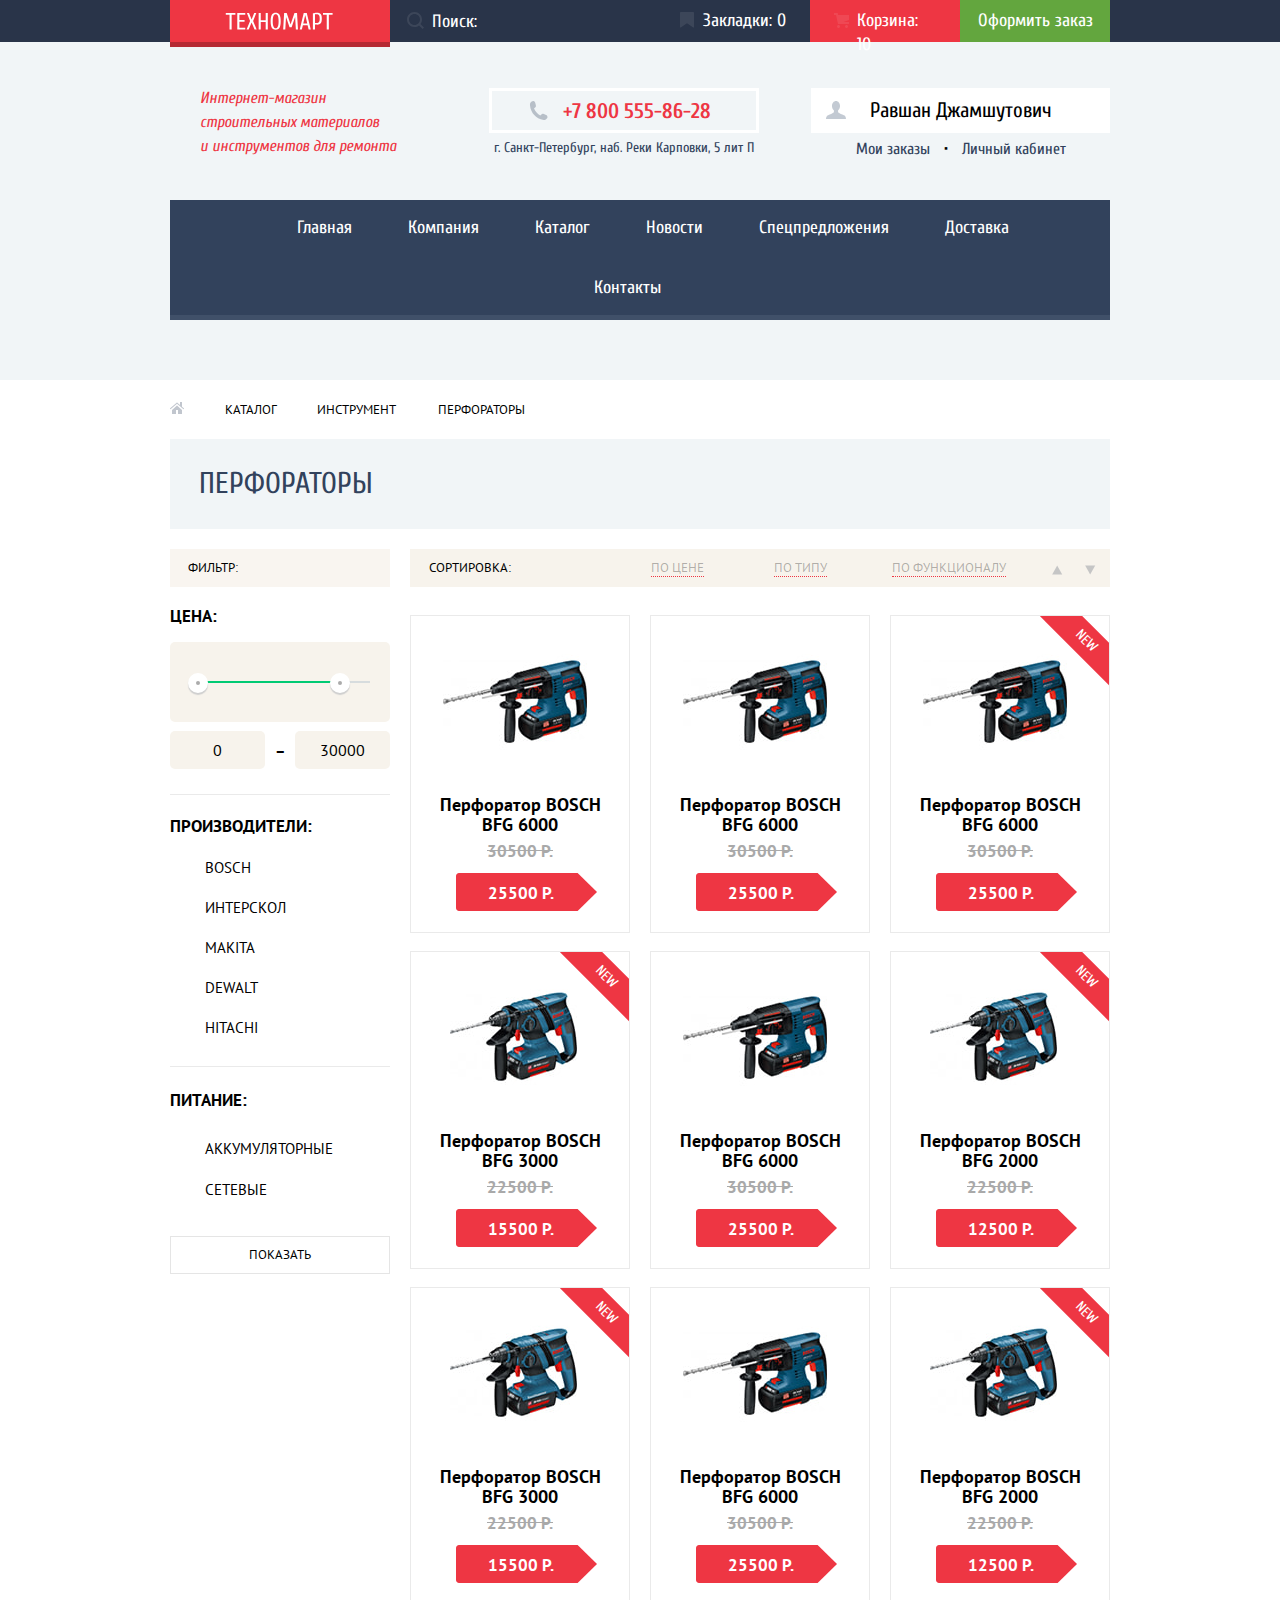
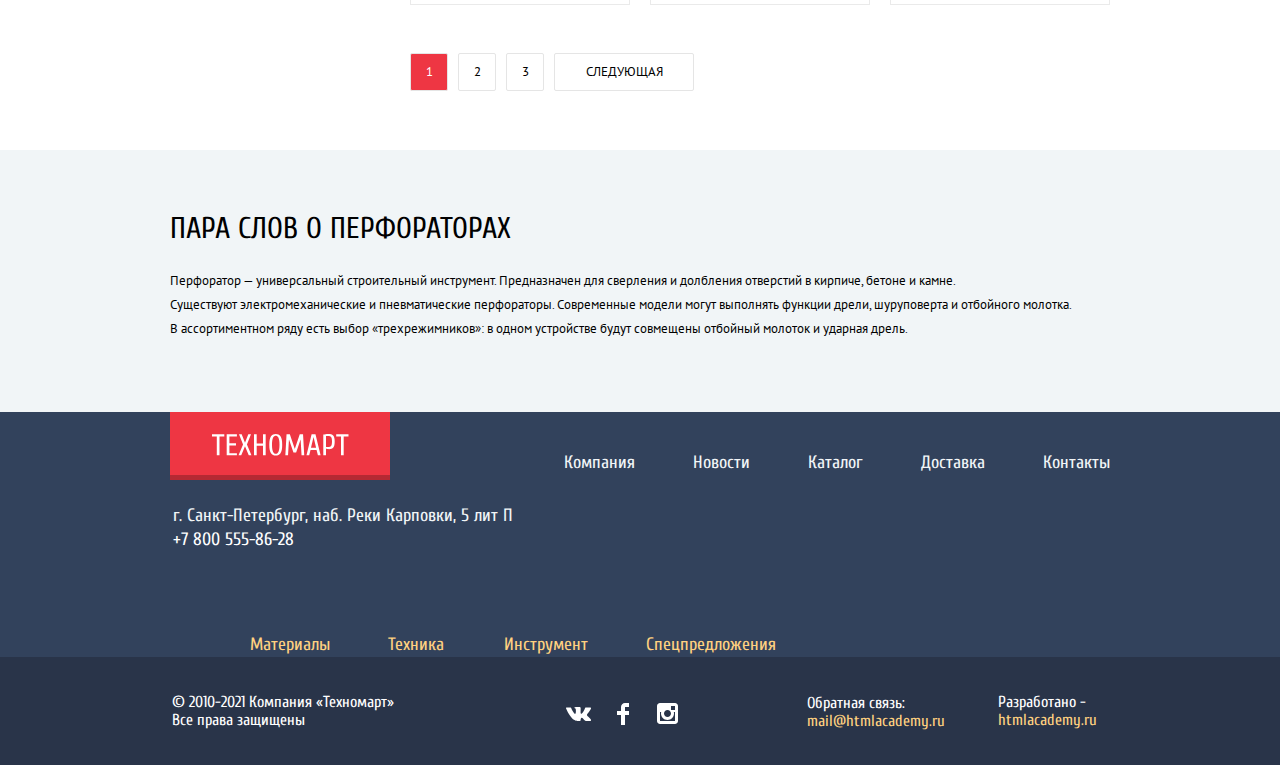
==== commit c981db6a: "upd" ====
--- a/catalog.html
+++ b/catalog.html
@@ -29,7 +29,8 @@
 
         <div class="upper-line-search">
           <form class="search-form" action="https://echo.htmlacademy.ru" method="post">
-            <input class="search-form-input" type="text" name="search" placeholder="Поиск:">
+            <input id="search-input" class="search-form-input" type="text" name="search" placeholder="Поиск:">
+            <label class="search-input" for="search-input"></label>
           </form>
         </div>
 
@@ -57,7 +58,7 @@
       <p>г. Санкт-Петербург, наб. Реки Карповки, 5 лит П</p>
       <div class="contacts-login-user">
         <a href="#">Равшан Джамшутович</a>
-        <a class="user-logout" href="#"></a>
+        <a class="user-logout" href="#" aria-label="Логаут пользователя"></a>
       </div>
       <div class="my-cabinet">
         <a href="#">Мои заказы</a>
@@ -195,10 +196,10 @@
           <a href="#">По функционалу</a>
         </div>
         <div class="grow-up">
-          <a href="#"></a>
+          <a href="#" aria-label="Сортировка по возрастанию"></a>
         </div>
         <div class="grow-down">
-          <a href="#"></a>
+          <a href="#" aria-label="Сортировка по убыванию"></a>
         </div>
       </section>
 
@@ -429,13 +430,13 @@
         <section class="footer-social">
           <ul class="footer-social-list">
             <li>
-              <a class="social-button" href="#"><img src="img/icon-vk.svg" width="26" height="15" alt="Вконтакте"></a>
+              <a class="social-button" href="#" aria-label="Ссылка Вконтакте"><img src="img/icon-vk.svg" width="26" height="15" alt="Вконтакте"></a>
             </li>
             <li>
-              <a class="social-button" href="#"><img src="img/icon-fb.svg" width="12" height="22" alt="Фейсбук"></a>
+              <a class="social-button" href="#" aria-label="Ссылка Фейсбук"><img src="img/icon-fb.svg" width="12" height="22" alt="Фейсбук"></a>
             </li>
             <li>
-              <a class="social-button" href="#"><img src="img/icon-insta.svg" width="21" height="21"
+              <a class="social-button" href="#" aria-label="Ссылка Инстаграм"><img src="img/icon-insta.svg" width="21" height="21"
                   alt="Инстаграм"></a>
             </li>
           </ul>
--- a/css/style.css
+++ b/css/style.css
@@ -17,7 +17,7 @@
   --basic-dark-teal: #32425C;
   --basic-blue-shadow: #405069;
   --basic-dark-blue: #293449;
-  --basic-blue-shadow: #293449;
+  --basic-blue-shadow: #405069;
   --basic-red: #EE3643;
   --basic-dark-red: #BA2732;
   --basic-red-over: #CA2C37;
@@ -181,19 +181,24 @@
   opacity: 1;
 }
 
-.search-form-input::placeholder {
-  color: var(--basic-white);
-  position: relative;
-}
-
-.search-form-input:focus::placeholder, .search-form-input:active::placeholder {
+.search-input {
+  position: relative;
+  left: -182px;
+}
+
+.search-form-input:focus + .search-input::before {
   position: absolute;
   content: url("../img/icon-search-red.svg");
   width: 17px;
   height: 17px;
-  top: 12px;
-  left: 17px;
+  top: -9px;
+  left: -72px;
   opacity: 1;
+}
+
+.search-form-input::placeholder {
+  color: var(--basic-white);
+  position: relative;
 }
 
 .upper-line-bookmark {
@@ -507,6 +512,7 @@
   margin: 0;
   padding: 0;
   display: flex;
+  flex-wrap: wrap;
   justify-content: center;
 }
 
@@ -1407,7 +1413,7 @@
   height: 2px;
   background-color: var(--basic-red);
   left: -37px;
-  top: 10px;
+  top: 11px;
 }
 
 .company-button {
@@ -1454,14 +1460,15 @@
   font-size: 13px;
   line-height: 24px;
   margin-top: 24px;
-  margin-bottom: 32px;
+  margin-bottom: 35px;
 }
 
 .map-button {
   width: 300px;
   height: 38px;
   background-color: var(--basic-red);
-  margin-top: 21px;
+  margin-top: 18px;
+  margin-left: 2px;
   display: grid;
   align-content: center;
   justify-content: center;
@@ -1877,12 +1884,13 @@
   font-size: 16px;
   line-height: 18px;
   font-weight: 400;
-  padding-top: 0px;}
+  padding-left: 2px;
+}
 
 .footer-social-list {
   list-style: none;
   margin: 0;
-  margin-top: 3px;
+  margin-top: 5px;
   padding: 0;
   display: grid;
   grid-template-columns: auto auto auto;
@@ -1913,7 +1921,8 @@
   justify-self: center;
 }
 
-.footer-social-list li:hover, .footer-social-list li:active {
+.footer-social-list li:hover,
+.footer-social-list li:active {
   background-image: url("../img/social-round-red.svg")
 }
 
@@ -2461,7 +2470,8 @@
   list-style: none;
   margin: 0;
   padding: 0;
-  display: grid;
+  display: flex;
+  flex-wrap: wrap;
   gap: 10px;
   grid-template-columns: min-content min-content min-content min-content;
 }
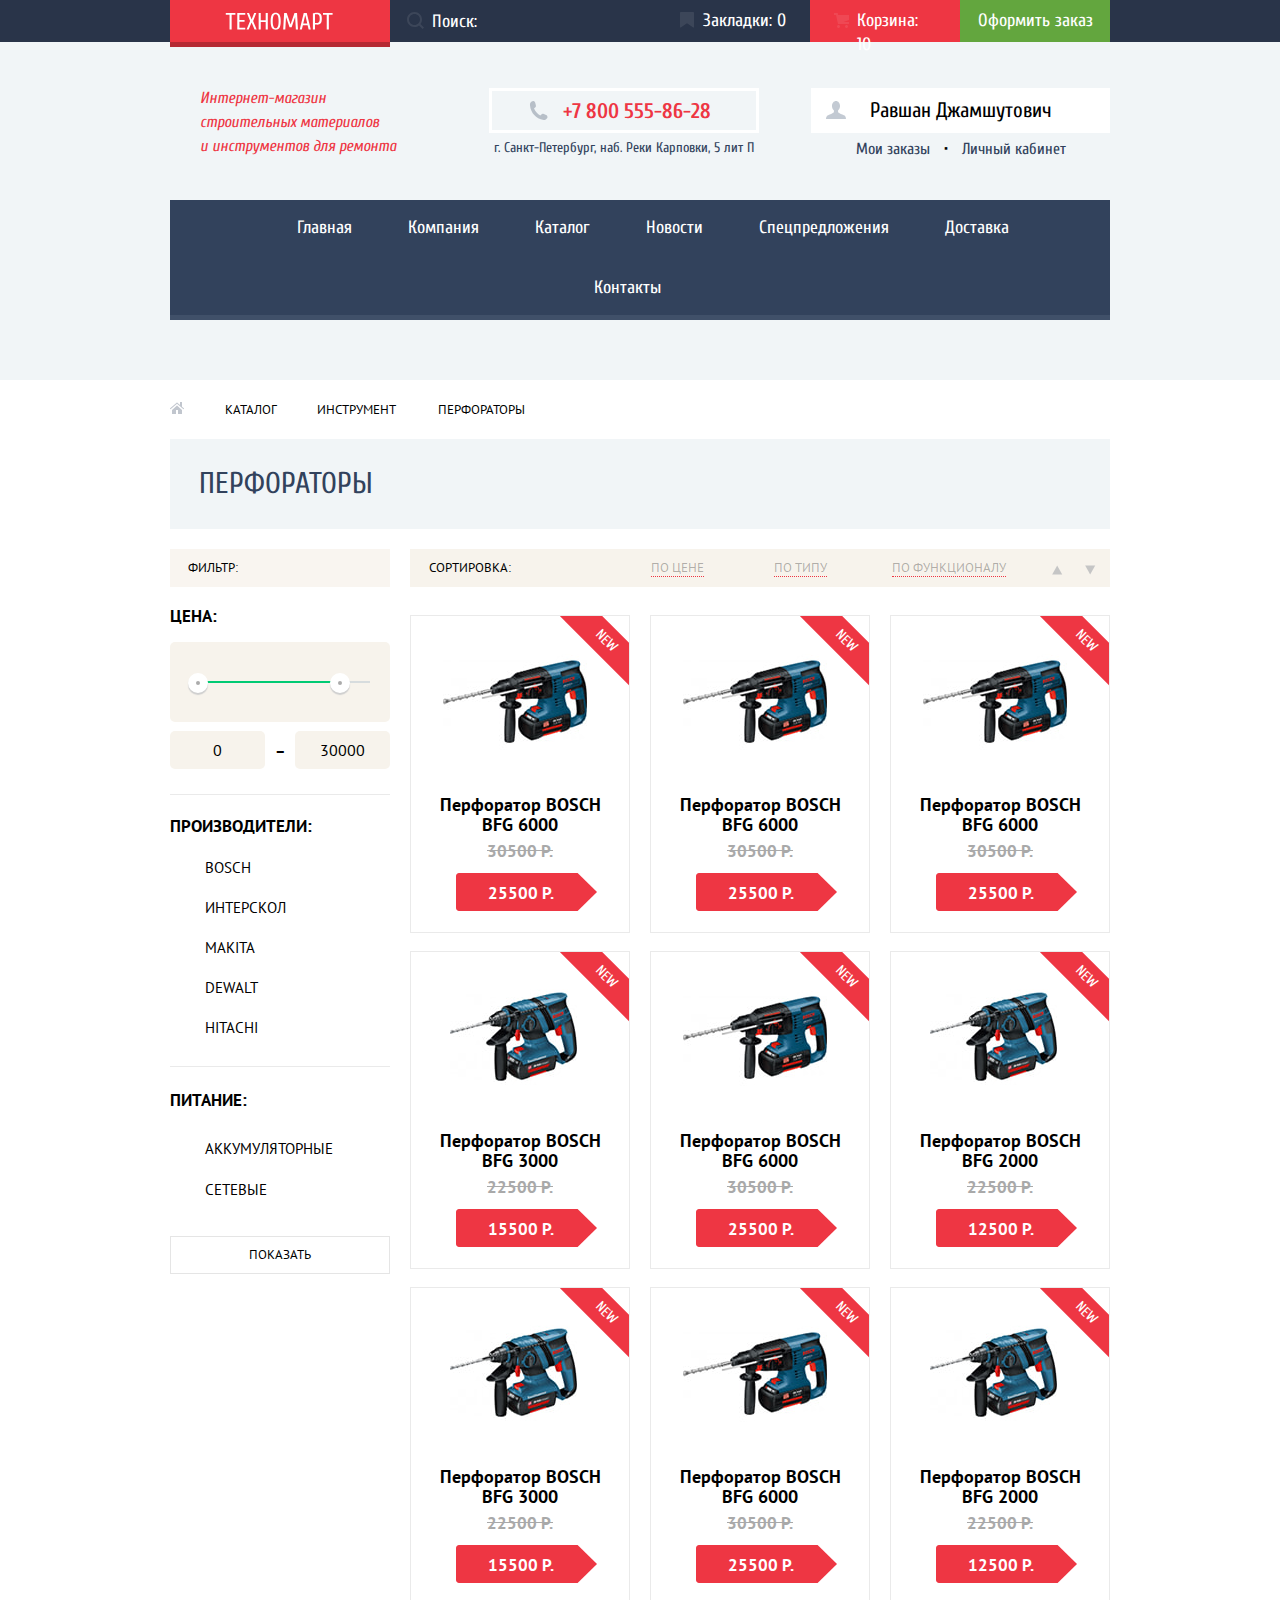
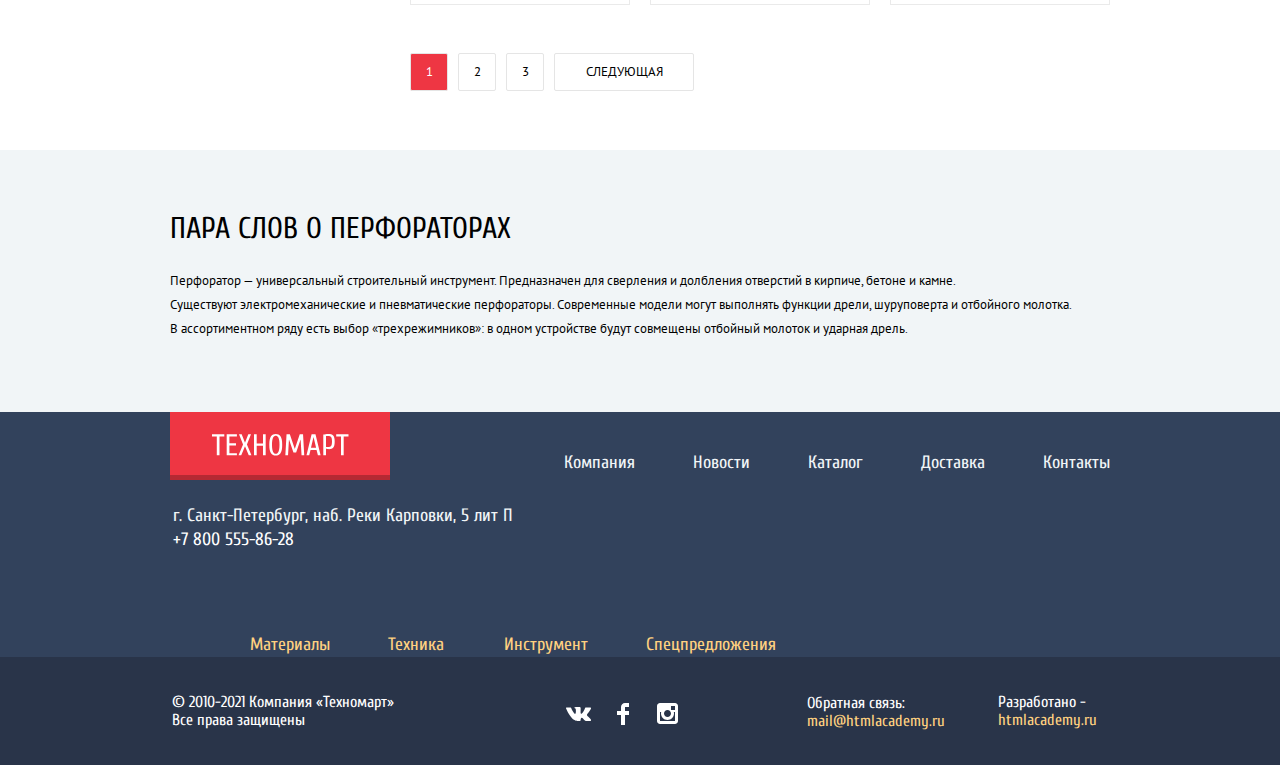
==== commit f5daf0c3: "upd" ====
--- a/catalog.html
+++ b/catalog.html
@@ -12,48 +12,39 @@
   <link rel="stylesheet"
     href="https://fonts.googleapis.com/css2?family=Cuprum:ital,wght@0,400;0,700;1,400&family=PT+Sans:wght@400;700&display=swap">
   <link href="css/normalize.css" rel="stylesheet">
-  <link href="css/style.css" rel="stylesheet">
+  <link href="css/style.min.css" rel="stylesheet">
 </head>
 
 <body class="page-body">
-
   <header class="main-header">
     <div class="main-header-bar">
       <section class="upper-line">
-
         <div class="logo-image">
           <a href="index.html">
             <img src="img/logo.svg" width="138" height="23" alt="«Логотип магазина Техномарт»">
           </a>
         </div>
-
         <div class="upper-line-search">
           <form class="search-form" action="https://echo.htmlacademy.ru" method="post">
             <input id="search-input" class="search-form-input" type="text" name="search" placeholder="Поиск:">
             <label class="search-input" for="search-input"></label>
           </form>
         </div>
-
         <div class="upper-line-bookmark">
           <a href="#">Закладки: 0</a>
         </div>
         <div class="upper-line-cart upper-line-cart-red">
           <a href="#">Корзина: 10</a>
         </div>
-
         <div class="upper-line-offer">
           <a href="#">Оформить заказ</a>
         </div>
-
       </section>
     </div>
     <section class="contacts">
-
       <h1>Интернет-магазин<br>строительных материалов<br>и инструментов для ремонта</h1>
-
       <div class="contacts-phone">
         <a href="tel:+78005558628">+7 800 555-86-28</a>
-
       </div>
       <p>г. Санкт-Петербург, наб. Реки Карповки, 5 лит П</p>
       <div class="contacts-login-user">
@@ -66,7 +57,6 @@
         <a href="#">Личный кабинет</a>
       </div>
     </section>
-
     <nav class="main-navigation">
       <ul class="site-navigation">
         <li><a class="site-navigation-object" href="index.html">Главная</a></li>
@@ -78,12 +68,9 @@
         <li><a class="site-navigation-object" href="#">Контакты</a></li>
       </ul>
     </nav>
-
   </header>
 
   <main class="main-catalog-container">
-
-
     <section class="breadcrumbs">
       <ul class="breadcrumbs-list">
         <li>
@@ -102,17 +89,12 @@
         </li>
       </ul>
     </section>
-
     <div class="perforators">
       <h1>Перфораторы</h1>
     </div>
-
     <section class="container-catalog">
-
       <section class="catalog-filters">
-
         <p class="catalog-filters-header">Фильтр:</p>
-
         <form action="https://echo.htmlacademy.ru/courses" method="get">
           <div class="filter-price">
             <p>Цена:</p>
@@ -163,7 +145,6 @@
                 </li>
               </ul>
             </div>
-
             <div class="filter-power">
               <p>Питание:</p>
               <ul>
@@ -183,7 +164,6 @@
           </div>
         </form>
       </section>
-
       <section class="sort-line">
         <p>Сортировка:</p>
         <div class="sort-line-price">
@@ -202,7 +182,6 @@
           <a href="#" aria-label="Сортировка по убыванию"></a>
         </div>
       </section>
-
       <section class="main-catalog-offers">
         <ul class="catalog-list-main-catalog">
           <li class="catalog-item">
@@ -214,7 +193,8 @@
                 <a class="item-favorites-link" href="#">В закладки</a>
               </div>
             </div>
-              <img class="img-6000" src="img/catalog/bfg6000.jpg" width="144" height="128" alt="Перфоратор BOSCH BFG 6000">
+            <img class="img-6000" src="img/catalog/bfg6000.jpg" width="144" height="128"
+              alt="Перфоратор BOSCH BFG 6000">
             <p>Перфоратор BOSCH<br>BFG 6000</p>
             <s>30500 P.</s>
             <div class="redprice">
@@ -231,7 +211,8 @@
                 <a class="item-favorites-link" href="#">В закладки</a>
               </div>
             </div>
-              <img class="img-6000" src="img/catalog/bfg6000.jpg" width="144" height="128" alt="Перфоратор BOSCH BFG 6000">
+            <img class="img-6000" src="img/catalog/bfg6000.jpg" width="144" height="128"
+              alt="Перфоратор BOSCH BFG 6000">
             <p>Перфоратор BOSCH<br>BFG 6000</p>
             <s>30500 P.</s>
             <div class="redprice">
@@ -248,7 +229,8 @@
                 <a class="item-favorites-link" href="#">В закладки</a>
               </div>
             </div>
-              <img class="img-6000" src="img/catalog/bfg6000.jpg" width="144" height="128" alt="Перфоратор BOSCH BFG 6000">
+            <img class="img-6000" src="img/catalog/bfg6000.jpg" width="144" height="128"
+              alt="Перфоратор BOSCH BFG 6000">
             <p>Перфоратор BOSCH<br>BFG 6000</p>
             <s>30500 P.</s>
             <div class="redprice">
@@ -265,7 +247,8 @@
                 <a class="item-favorites-link" href="#">В закладки</a>
               </div>
             </div>
-              <img class="img-3000" src="img/catalog/bfg3000.jpg" width="127" height="112" alt="Перфоратор BOSCH BFG 3000">
+            <img class="img-3000" src="img/catalog/bfg3000.jpg" width="127" height="112"
+              alt="Перфоратор BOSCH BFG 3000">
             <p>Перфоратор BOSCH<br>BFG 3000</p>
             <s>22500 P.</s>
             <div class="redprice">
@@ -282,7 +265,8 @@
                 <a class="item-favorites-link" href="#">В закладки</a>
               </div>
             </div>
-              <img class="img-6000" src="img/catalog/bfg6000.jpg" width="144" height="128" alt="Перфоратор BOSCH BFG 6000">
+            <img class="img-6000" src="img/catalog/bfg6000.jpg" width="144" height="128"
+              alt="Перфоратор BOSCH BFG 6000">
             <p>Перфоратор BOSCH<br>BFG 6000</p>
             <s>30500 P.</s>
             <div class="redprice">
@@ -299,7 +283,8 @@
                 <a class="item-favorites-link" href="#">В закладки</a>
               </div>
             </div>
-              <img class="img-2000" src="img/catalog/bfg2000.jpg" width="127" height="112" alt="Перфоратор BOSCH BFG 2000">
+            <img class="img-2000" src="img/catalog/bfg2000.jpg" width="127" height="112"
+              alt="Перфоратор BOSCH BFG 2000">
             <p>Перфоратор BOSCH<br>BFG 2000</p>
             <s>22500 P.</s>
             <div class="redprice">
@@ -316,7 +301,8 @@
                 <a class="item-favorites-link" href="#">В закладки</a>
               </div>
             </div>
-              <img class="img-3000" src="img/catalog/bfg3000.jpg" width="127" height="112" alt="Перфоратор BOSCH BFG 3000">
+            <img class="img-3000" src="img/catalog/bfg3000.jpg" width="127" height="112"
+              alt="Перфоратор BOSCH BFG 3000">
             <p>Перфоратор BOSCH<br>BFG 3000</p>
             <s>22500 P.</s>
             <div class="redprice">
@@ -333,7 +319,8 @@
                 <a class="item-favorites-link" href="#">В закладки</a>
               </div>
             </div>
-              <img class="img-6000" src="img/catalog/bfg6000.jpg" width="144" height="128" alt="Перфоратор BOSCH BFG 6000">
+            <img class="img-6000" src="img/catalog/bfg6000.jpg" width="144" height="128"
+              alt="Перфоратор BOSCH BFG 6000">
             <p>Перфоратор BOSCH<br>BFG 6000</p>
             <s>30500 P.</s>
             <div class="redprice">
@@ -350,7 +337,8 @@
                 <a class="item-favorites-link" href="#">В закладки</a>
               </div>
             </div>
-              <img class="img-2000" src="img/catalog/bfg2000.jpg" width="127" height="112" alt="Перфоратор BOSCH BFG 2000">
+            <img class="img-2000" src="img/catalog/bfg2000.jpg" width="127" height="112"
+              alt="Перфоратор BOSCH BFG 2000">
             <p>Перфоратор BOSCH<br>BFG 2000</p>
             <s>22500 P.</s>
             <div class="redprice">
@@ -361,16 +349,16 @@
         </ul>
         <div class="modal-cart visually-hidden">
           <button class="modal-button-close-cart" type="button"></button>
-           <h3>Товар добавлен в корзину!</h3>
-           <div class="modal-cart-button-background">
-             <div class="modal-cart-button-form">
-               <a class="modal-cart-button" href="#">Оформить заказ</a>
-             </div>
-             <div class="modal-cart-button-form-next">
-               <a class="modal-cart-button-next" href="#">Продолжить покупки</a>
-             </div>
-           </div>
-         </div>
+          <h3>Товар добавлен в корзину!</h3>
+          <div class="modal-cart-button-background">
+            <div class="modal-cart-button-form">
+              <a class="modal-cart-button" href="#">Оформить заказ</a>
+            </div>
+            <div class="modal-cart-button-form-next">
+              <a class="modal-cart-button-next" href="#">Продолжить покупки</a>
+            </div>
+          </div>
+        </div>
       </section>
       <div class="pages">
         <ul class="pages-list">
@@ -389,13 +377,14 @@
         </ul>
       </div>
     </section>
-
     <section class="perforators-description">
       <h1>Пара слов о перфораторах</h1>
-      <p>Перфоратор — универсальный строительный инструмент. Предназначен для сверления и долбления отверстий в кирпиче, бетоне и камне.<br>Существуют электромеханические и пневматические перфораторы. Современные модели могут выполнять функции дрели, шуруповерта и отбойного молотка.<br>В ассортиментном ряду есть выбор «трехрежимников»: в одном устройстве будут совмещены отбойный молоток и ударная дрель.</p>
+      <p>Перфоратор — универсальный строительный инструмент. Предназначен для сверления и долбления отверстий в кирпиче,
+        бетоне и камне.<br>Существуют электромеханические и пневматические перфораторы. Современные модели могут
+        выполнять функции дрели, шуруповерта и отбойного молотка.<br>В ассортиментном ряду есть выбор «трехрежимников»:
+        в одном устройстве будут совмещены отбойный молоток и ударная дрель.</p>
     </section>
   </main>
-
   <footer class="main-footer">
     <div class="footer-block-1">
       <div class="logo-image-footer">
@@ -430,14 +419,16 @@
         <section class="footer-social">
           <ul class="footer-social-list">
             <li>
-              <a class="social-button" href="#" aria-label="Ссылка Вконтакте"><img src="img/icon-vk.svg" width="26" height="15" alt="Вконтакте"></a>
+              <a class="social-button" href="#" aria-label="Ссылка Вконтакте"><img src="img/icon-vk.svg" width="26"
+                  height="15" alt="Вконтакте"></a>
             </li>
             <li>
-              <a class="social-button" href="#" aria-label="Ссылка Фейсбук"><img src="img/icon-fb.svg" width="12" height="22" alt="Фейсбук"></a>
+              <a class="social-button" href="#" aria-label="Ссылка Фейсбук"><img src="img/icon-fb.svg" width="12"
+                  height="22" alt="Фейсбук"></a>
             </li>
             <li>
-              <a class="social-button" href="#" aria-label="Ссылка Инстаграм"><img src="img/icon-insta.svg" width="21" height="21"
-                  alt="Инстаграм"></a>
+              <a class="social-button" href="#" aria-label="Ссылка Инстаграм"><img src="img/icon-insta.svg" width="21"
+                  height="21" alt="Инстаграм"></a>
             </li>
           </ul>
         </section>
--- a/css/style.min.css
+++ b/css/style.min.css
@@ -0,0 +1 @@
+:root{--basic-black:#000000;--basic-white:#FFFFFF;--basic-light-gray:#F1F5F7;--basic-beige:#F9F5F0;--basic-light-graybeige:#F1F1F1;--basic-light-beige:#F4F4F4;--basic-border-color:#EAEAEA;--basic-border-color-2:#E5E5E5;--basic-white-scale:#D7DCDE;--basic-pricearea:#F7F3EC;--basic-gray-toggle:#ABABAB;--basic-gray:#A9A9A9;--basic-greylight:#C5C5C5;--basic-toggle-shadow:#CFCFCF;--basic-slidercolor:#917D6D;--basic-dark-teal:#32425C;--basic-dark-blue:#293449;--basic-blue-shadow:#405069;--basic-red:#EE3643;--basic-dark-red:#BA2732;--basic-red-over:#CA2C37;--basic-red-click:#BA2732;--basic-red-shadow:#B52933;--basic-red-credit:#FF5357;--basic-red-submit:#EE3643;--basic-orange:#FFD180;--basic-teal:#3BBCE3;--basic-pink:#DC91D8;--basic-light-yellow:#FFC047;--basic-special-yellow:#FFBF47;--basic-green:#63A63E;--basic-light-green:#8ED78F;--basic-strong-green:#5FBB2D;--basic-green-bar:#00CA74;--basic-dark-green:#518534;--basic-green-shadow:#367315}.page{height:100%}.visually-hidden{position:absolute;width:1px;height:1px;margin:-1px;border:0;padding:0;white-space:nowrap;clip-path:inset(100%);clip:rect(0 0 0 0);overflow:hidden}.page-body{min-width:960px;margin:0;padding:0;font-family:"Cuprum","PT Sans","Arial",sans-serif;font-size:18px;line-height:24px;font-weight:400;background-color:var(--basic-light-gray);min-height:100%;display:grid;grid-template-rows:min-content 1fr min-content;align-content:start}.main-header{margin-bottom:60px;display:grid;justify-self:center;width:100%}.main-header-bar,.upper-line{background-color:var(--basic-dark-blue)}.main-header-bar{display:grid;justify-content:center;width:100%}.main-footer a,.main-header a{text-decoration:none}.main-footer img,.main-header img{max-width:100%}.upper-line{width:940px;height:42px;font-size:18px;line-height:24px;display:flex;justify-content:stretch;align-items:center;position:relative}.upper-line img{width:108px;height:18px;padding:17px 56px 17px 55px}.upper-line a{color:var(--basic-white)}.logo-image{width:220px;height:52px;text-align:center;background-color:var(--basic-red);box-shadow:inset 0 -5px 0 rgba(0,0,0,.24)}.logo-image:hover{background-color:var(--basic-dark-red)}.search-form,.search-form-input{color:var(--basic-white);height:42px}.search-form{width:271px;position:relative;display:flex;align-items:center}.search-form::before{position:absolute;content:url(../img/icon-search.svg);width:17px;height:17px;top:12px;left:17px;opacity:.3}.search-form:hover::before{opacity:1}.search-form-input{background-color:transparent;border:0;padding:0 0 0 42px;width:290px;outline:0}.search-form:active{border:0}.search-form-input:focus{border:0;background-color:var(--basic-white);color:var(--basic-black)}.search-form-input:focus::before{position:absolute;content:url(../img/icon-search-red.svg);width:17px;height:17px;top:12px;left:17px;opacity:1}.search-input{position:relative;left:-182px}.search-form-input:focus+.search-input::before{position:absolute;content:url(../img/icon-search-red.svg);width:17px;height:17px;top:-9px;left:-72px;opacity:1}.search-form-input::placeholder{color:var(--basic-white);position:relative}.upper-line-bookmark{width:150px;height:24px;display:flex;justify-content:flex-end;position:relative}.upper-line-bookmark a{padding-right:24px}.upper-line-bookmark::before,.upper-line-cart::before{position:absolute;content:url(../img/icon-bookmark.svg);width:14px;height:16px;left:19px;top:2px;opacity:.3}.contacts-login a:hover::before,.upper-line-bookmark:hover::before,.upper-line-cart:hover::before{opacity:1}.upper-line-cart{width:150px;height:42px;position:relative;display:grid}.upper-line-cart::before{content:url(../img/icon-cart.svg);width:15px;height:15px;top:11px;left:24px}.upper-line-cart-red{background-color:var(--basic-red)}.upper-line-bookmark:active,.upper-line-cart:active,.upper-line-offer:active,.upper-line-search:active{opacity:.5}.upper-line-cart a{padding-right:23px;padding-left:47px;padding-top:9px}.upper-line-offer{text-align:center;background-color:var(--basic-green);width:150px;height:42px;display:grid;align-items:center}.contacts{display:grid;grid-template-columns:max-content 1fr min-content min-content;grid-template-rows:auto 1fr;width:940px;justify-self:center}.contacts h1{font-size:16px;font-style:italic;font-weight:400;margin:44px 93px 0 30px;display:grid;grid-row:1/3}.contacts-phone{width:270px;height:45px;border:3px solid var(--basic-white);box-sizing:border-box;text-align:center;margin:46px 0 0;position:relative;display:grid;align-content:center;justify-content:flex-end}.contacts-phone::before{position:absolute;content:url(../img/icon-phone.svg);width:15px;height:15px;top:10px;left:37px}.contacts-phone a{font-size:21px;line-height:30px;font-weight:700;color:var(--basic-red);background-color:var(--basic-light-gray);display:grid;margin-right:45px}.contacts p{color:var(--basic-dark-teal);width:270px;font-size:14px;line-height:24px;order:1;display:grid;justify-content:center;margin:3px 0 40px;padding:0}.contacts-login{width:121px;height:45px;background-color:var(--basic-white);margin:46px 5px 0 0;display:grid;justify-content:right;align-items:center}.contacts-login a,.contacts-registration a{font-size:21px;line-height:21px;color:var(--basic-black);padding:12px 25px}.contacts-login a{position:relative;padding:12px 25px 12px 47px;margin-right:2px}.contacts-login a::before,.contacts-login-user a::before{position:absolute;content:url(../img/icon-login.svg);width:20px;height:17px;top:14px;left:21px;opacity:.3}.contacts-login-user,.contacts-registration{height:45px;background-color:var(--basic-white);text-align:center}.contacts-registration{width:150px;color:var(--basic-black);margin:46px 0 0 5px;display:flex;justify-content:center;align-items:center}.contacts h1,.contacts-login a:hover,.contacts-registration a:hover{color:var(--basic-red)}.contacts-login a:active,.contacts-registration a:active{color:var(--basic-greylight)}.contacts-login-user a{padding-top:12px;padding-bottom:12px}.contacts-login-user a,.contacts-login-user a:hover{font-size:21px;line-height:21px;text-decoration:none;color:var(--basic-black)}.contacts-login-user{width:299px;display:grid;grid-column:-1/-3;align-self:flex-end;align-content:center;position:relative}.contacts-login-user a::before{content:url(../img/icon-user.svg);height:18px;top:13px;left:15px}.user-logout{position:absolute;content:url(../img/icon-logout.svg);width:20px;height:17px;top:3px;right:17px;opacity:.3}.contacts-login-user a:hover::before,.user-logout:hover{opacity:1}.contacts-login-user a:active::before,.contacts-login-user:focus,.user-logout:active{opacity:.3}.my-cabinet{font-size:16px;line-height:18px;order:3;grid-column:-1/-3;display:flex;justify-self:center;text-align:center;justify-content:space-between;margin-top:7px;width:210px}.my-cabinet a{color:var(--basic-dark-teal)}.my-cabinet a:hover{color:var(--basic-red)}.contacts-login-user a:active,.my-cabinet a:active{color:var(--basic-greylight)}.main-navigation{background-color:var(--basic-dark-teal);list-style:none;width:940px;justify-self:center;box-shadow:inset 0 -5px 0 var(--basic-blue-shadow)}.site-navigation-object:focus,.site-navigation-object:hover{background-color:var(--basic-dark-blue)}.site-navigation-object:active{opacity:.5}.site-navigation{list-style:none;margin:0;padding:0;display:flex;flex-wrap:wrap;justify-content:center}.site-navigation-object{font-family:"Cuprum","Arial",sans-serif;font-size:18px;line-height:24px;padding:16px 28px 20px;color:var(--basic-white);display:inline-block;vertical-align:center}.site-navigation li:nth-child(1){padding-left:25px}.site-navigation li:last-child{padding-right:25px}.container{color:var(--basic-white);background-color:var(--basic-white);display:flex;flex-wrap:wrap;flex-direction:column;align-items:center;justify-self:center;justify-content:center;width:100%}.container a{text-decoration:none}.offers{margin:59px 0;width:940px;display:grid;grid-template-columns:auto auto auto;grid-template-rows:auto auto auto;gap:20px}.offers-list{list-style:none;padding:0;margin:0;display:contents}.offers-list li{width:300px;height:123px;background-repeat:no-repeat;position:relative;overflow:hidden}.offers-head{margin:20px 0 0 23px;font-size:24px;line-height:30px;font-weight:700}.offers-list li:nth-child(1){background-color:var(--basic-special-yellow);background-image:url(../img/materials.svg);background-position:83% 52%}.offers-list li:nth-child(2){background-color:var(--basic-teal);background-image:url(../img/instruments.svg);background-position:87% 56%}.offers-list li:nth-child(3){background-color:var(--basic-pink);background-image:url(../img/technics.svg);background-position:86% 54%}.offers-list li:nth-child(4){background-color:var(--basic-light-green);background-image:url(../img/basket.svg);grid-column:3/4;grid-row:2/3;background-position:80% 50%}.offers-list li:nth-child(5){background-color:var(--basic-light-yellow);background-image:url(../img/delivery.svg);grid-column:3/4;grid-row:3/4;background-position:86% 55%}.offers-button{background-color:rgba(255,255,255,.3);width:135px;height:38px;color:var(--basic-white);text-transform:uppercase;font-size:14px;line-height:18px;margin-left:23px;margin-top:14px;display:grid;justify-content:center;align-items:center}.offers-button:hover{background-color:rgba(197,197,197,.3)}.offers-button:active{background-color:rgba(169,169,169,.3)}.slider{grid-column:1/3;grid-row:2/4;margin:0;padding:0;position:relative}.slider-1,.slider-2{width:620px;height:266px;background:var(--basic-slidercolor)}.slider-1{background-image:url(../img/workerperf.jpg)}.slider-2{background-image:url(../img/workerdrill.jpg)}.slider h2{font-size:36px;line-height:36px;text-transform:uppercase;margin:0;padding:23px 0 0 24px}.slider p{font-size:18px;line-height:24px;margin:0;padding:5px 0 0 24px}.slider-button-left,.slider-button-right{width:22px;height:40px;background-color:transparent;background-repeat:no-repeat;cursor:pointer}.slider-button-left{background-image:url(../img/icon-left.svg);position:absolute;top:122px;left:24px;border:0}.slider-button-right{background-image:url(../img/icon-right.svg);top:122px;right:20px;border:0;position:absolute}.slider-button{text-transform:uppercase;font-size:14px;line-height:18px;color:var(--basic-white);padding:11px 45px 9px}.slider-1 .slider-button-style,.slider-2 .slider-button-style{width:192px;height:38px;padding:0;margin:0;background-color:var(--basic-red);position:absolute;bottom:27px;left:24px;display:grid;align-content:center;justify-content:center}.slider-button-style:hover{background-color:var(--basic-red-over)}.slider-button-style:active{background-color:var(--basic-red-click)}.slider-2 .slider-dots,.slider-2 .slider-dots-active,.slider-dots,.slider-dots-active{content:"";position:absolute;width:10px;height:10px;border-radius:100%;background-color:var(--basic-white);bottom:36px;left:295px}.slider-2 .slider-dots,.slider-2 .slider-dots-active,.slider-dots-active{left:315px}.slider-dots-active::before{left:2px;top:2px}.slider-2 .slider-dots-active{left:295px}.slider-2 .slider-dots-active::before,.slider-dots-active::before{content:"";position:absolute;width:6px;height:6px;border-radius:100%;background-color:var(--basic-red)}.catalog{width:940px;background-color:var(--basic-white)}.catalog-line{display:grid;grid-template-columns:1fr auto;height:89px;align-content:center;background-color:var(--basic-beige)}.catalog h2,.manufacturers h2{font-size:30px;font-weight:400;line-height:30px;text-transform:uppercase;color:var(--basic-dark-teal);margin-left:28px}.catalog-button{font-size:14px;line-height:18px;color:var(--basic-white);text-transform:uppercase;padding:11px 23px 9px}.catalog-button-style{width:192px;height:38px;background-color:var(--basic-red);margin-right:14px;display:grid;align-content:center;align-self:center;justify-content:center}.catalog-list{list-style:none;padding:0;display:grid;grid-template-columns:auto auto auto auto;column-gap:20px;margin:20px 0 0}.catalog-item{width:220px;height:318px;border:1px solid var(--basic-border-color);box-sizing:border-box;background-color:var(--basic-white);padding-bottom:21px;display:grid;grid-template-columns:220px;grid-template-rows:auto min-content min-content min-content;justify-content:center;position:relative}.new-line{text-transform:uppercase;color:var(--basic-white);width:100px;height:30px;background-color:var(--basic-red);font-family:"Cuprum","Arial",sans-serif;font-size:14px;line-height:18px;align-items:center;justify-content:center;position:absolute;right:-27px;top:10px;transform:rotate(45deg);display:none}.new .new-line,.new-line{display:flex}.catalog-item:hover{box-shadow:0 4px 20px rgba(0,0,0,.15)}.catalog-item s{color:var(--basic-gray);padding-bottom:13px}.redprice{width:141px;height:38px;background-image:url(../img/redprice.svg);background-repeat:no-repeat;background-color:var(--basic-white);display:grid;justify-self:center;margin-left:13px}.catalog-button-price{color:var(--basic-white);padding-top:2px;padding-right:12px;text-decoration:none}.catalog-button-price,.catalog-item p,.catalog-item s{font-size:17px;line-height:18px;font-weight:700;font-family:"PT Sans","Arial",sans-serif;display:grid;justify-self:center;align-items:center}.catalog-item p{font-size:18px;line-height:20px;color:var(--basic-black);text-align:center;padding-bottom:7px;margin:0}.catalog-item-img{background:var(--basic-white)}.img-9000{margin-top:6px;margin-left:18px}.img-6000{margin-top:22px;margin-left:33px}.img-2000,.img-3000{margin-top:29px;margin-left:40px}.over-catalog-variant{width:212px;height:160px;display:grid;gap:10px;position:absolute;background-color:var(--basic-white);justify-content:center;align-content:center;display:none}.catalog-item:hover .over-catalog-variant{display:grid}.item-buy-link,.item-favorites-link,.manufacturers a{font-size:14px;line-height:18px;text-transform:uppercase}.item-buy-link,.item-favorites-link{text-decoration:none;font-family:"Cuprum","Arial",sans-serif}.catalog-item-buy{width:135px;height:38px;background-color:var(--basic-green);box-shadow:inset 0 -3px 0 var(--basic-green-shadow);text-align:center;box-sizing:border-box}.catalog-item-buy:hover{background-color:var(--basic-strong-green)}.catalog-item-buy:active{background-color:var(--basic-dark-green)}.item-buy-link{color:var(--basic-white);display:grid;padding-top:10px;padding-bottom:10px;padding-left:15px;position:relative}.item-buy-link::before{content:url(../img/icon-cart.svg);opacity:.3;position:absolute;top:10px;left:30px}.catalog-item-favorites{width:135px;height:38px;background-color:var(--basic-white);border:3px solid var(--basic-green);box-sizing:border-box;text-align:center}.item-favorites-link{color:var(--basic-dark-teal);display:grid;padding-top:9px;padding-bottom:9px}.catalog-item-favorites:active,.catalog-item-favorites:hover{border:3px solid var(--basic-dark-teal)}.catalog-item-favorites:active{opacity:50%}.manufacturers{width:940px;background:var(--basic-white);margin-top:70px;margin-bottom:70px}.line-manufacturers{display:grid;grid-template-columns:1fr auto;height:89px;align-items:center;background-color:var(--basic-beige)}.manufacturers a{color:var(--basic-white)}.manufacturers-button-style{width:192px;height:38px;background-color:var(--basic-red);margin-right:14px;display:grid;align-self:center;align-content:center;justify-content:center}.manufacturers-button{padding:11px 36px 9px}.manufacturers-list{list-style:none;padding:0;display:grid;grid-template-columns:auto auto auto auto;grid-template-rows:auto auto;gap:20px;margin:20px 0 0}.manufacturers-item{border:1px solid var(--basic-border-color);width:220px;height:145px;box-sizing:border-box;background:var(--basic-white);display:grid;justify-content:center;align-items:center}.manufacturers-item:active,.manufacturers-item:hover{box-shadow:0 4px 20px rgba(0,0,0,.15)}.manufacturers-item:active{opacity:.5}.manufacturers-item:first-child img{padding-bottom:5px}.manufacturers-item:nth-child(2) img,.manufacturers-item:nth-child(3) img{padding-bottom:10px}.manufacturers-item:nth-child(4) img{padding-bottom:3px}.manufacturers-item:nth-child(5) img{padding-left:5px}.manufacturers-item:nth-child(6) img{padding-bottom:5px}.manufacturers-item:last-child img{padding-bottom:3px}.manufacturers-item a{display:grid;align-items:center;justify-content:center;width:220px;height:145px}.services,.services-background{background-color:var(--basic-light-gray);display:grid;justify-self:center}.services{width:100%;height:522px}.services-background{width:940px}.services h2{font-size:30px;line-height:30px;font-family:"Cuprum","Arial",sans-serif;font-weight:400;color:var(--basic-black);text-transform:uppercase;margin-top:64px}.services-background p{font-size:13px;line-height:24px;font-family:"PT Sans","Arial",sans-serif;color:var(--basic-black);padding-bottom:67px;margin:0}.services-grid{display:grid;grid-template-columns:auto auto}.services-list{list-style:none;padding:0;position:relative;height:185px;margin:2px 0 0}.services-list::after{position:absolute;content:url(../img/vertical-line-services.svg);top:-40px;right:0}.services-item,.services-item-selected{width:240px;height:61px;font-size:21px;font-weight:700;line-height:30px;margin-bottom:1px}.services-item{background-color:var(--basic-dark-teal);box-shadow:0 1px 0 var(--basic-dark-blue),inset 0 1px 0 var(--basic-blue-shadow)}.services-item-selected{background-color:var(--basic-white)}.services-list a{display:grid;padding-left:22px;padding-top:14px;padding-bottom:17px}.services-item a:hover,.services-list a{color:var(--basic-white)}.services-item:hover{background-color:var(--basic-dark-blue)}.services-item:focus{background-color:var(--basic-white)}.services-item-selected a{color:var(--basic-dark-teal)}.services-item,.services-item-selected{display:grid;align-content:center}.services-slider{display:grid;grid-template-columns:2/3;margin-left:80px}.services-credit,.services-delivery,.services-guarantee{width:619px;height:283px;background:var(--basic-light-gray);background-image:url(../img/truck.png);background-repeat:no-repeat;background-position:100% 100%}.services-credit h2,.services-delivery h2,.services-guarantee h2{color:var(--basic-dark-teal);margin:0;font-family:"Cuprum","Arial",sans-serif}.services-credit p,.services-delivery p,.services-guarantee p{color:var(--basic-dark-teal);margin-top:30px;font-family:"PT Sans","Arial",sans-serif;font-size:13px;line-height:24px}.services-credit,.services-guarantee{width:628px;background-image:url(../img/guarantee.png)}.services-credit{width:638px;height:285px;background-image:url(../img/credit.png)}.services-credit p{padding-bottom:26px}.services-credit-button{width:195px;height:38px;background-color:var(--basic-red-submit);color:var(--basic-white);font-size:14px;line-height:18px;border-radius:3px;text-transform:uppercase;border:0;cursor:pointer}.promo{width:940px;display:grid;grid-template-columns:1fr auto;margin:0;padding:0}.company-description{background:var(--basic-white);color:var(--basic-black);width:460px;height:356px;margin:70px 0}.company-description h2{text-transform:uppercase;font-family:"Cuprum","Arial",sans-serif;font-size:30px;line-height:30px;font-weight:400;margin:0;padding:0}.promo-first,.promo-second{font-family:"PT Sans","Arial",sans-serif;font-size:13px;line-height:24px;padding:0;margin:24px 0 0}.promo-second{margin:28px 0 0}.company-description p:last-child{padding-bottom:18px}.company-description ul{list-style-type:none;font-size:18px;line-height:24px;margin:4px 0 20px 37px;padding:0}.promo-list li{margin-bottom:12px;position:relative;line-height:24px}.promo-list li::before{display:block;position:absolute;content:"";width:25px;height:2px;background-color:var(--basic-red);left:-37px;top:11px}.company-button{width:220px;height:38px;background-color:var(--basic-red);display:grid;align-content:center;justify-content:center}.company-description-button{font-size:14px;line-height:18px;color:var(--basic-white);text-transform:uppercase;padding:11px 40px 9px 39px}.contacts-map{color:var(--basic-black);width:301px;height:356px;margin:70px 0;grid-column:2/3}.contacts-map,.contacts-map-image{background:var(--basic-white)}.contacts-map h2,.modal-cart h3{line-height:30px;font-family:"Cuprum","Arial",sans-serif}.contacts-map h2{text-transform:uppercase;margin:0;font-size:30px;font-weight:400}.contacts-map p{font-family:"PT Sans","Arial",sans-serif;font-size:13px;line-height:24px;margin-top:24px;margin-bottom:35px}.map-button{width:300px;height:38px;background-color:var(--basic-red);margin-top:18px;margin-left:2px;display:grid;align-content:center;justify-content:center}.contacts-map-button{font-size:14px;line-height:18px;color:var(--basic-white);text-transform:uppercase;padding:11px 61px 9px}.promo{position:relative}.modal-cart{color:var(--basic-black);position:fixed;z-index:1;width:620px;height:282px;top:40%;left:50%;transform:translate(-50%);box-shadow:0 4px 20px rgba(0,0,0,.15);display:grid;grid-template-rows:auto min-content;background-color:var(--basic-white);border-top:7px solid var(--basic-red);box-sizing:border-box}.modal-cart h3{justify-self:center;align-self:center;font-size:24px;padding-top:5px;padding-bottom:5px}.modal-cart h3::before{content:url(../img/icon-mark.svg);position:absolute;width:66px;height:66px;left:81px;top:48px}.modal-cart-button-form,.modal-cart-button-form-next{width:192px;height:38px;background-color:var(--basic-red);display:grid;align-content:center;justify-content:center;margin-top:37px}.modal-cart-button-form-next{background-color:var(--basic-white)}.modal-cart-button,.modal-cart-button-next{font-size:14px;line-height:18px;color:var(--basic-white);text-transform:uppercase;padding:11px 45px 9px 46px}.modal-cart-button-next{color:var(--basic-black);padding:11px 30px 9px 32px}.modal-cart-button-background{background-color:var(--basic-light-graybeige);width:620px;height:112px;grid-row:2/3;display:grid;grid-template-columns:auto auto;column-gap:10px;justify-content:center}.modal-button-close-cart{width:21px;height:21px;background-image:url(../img/icon-close.svg);background-color:transparent;background-repeat:no-repeat;position:absolute;top:10px;right:10px;border:0;cursor:pointer}.modal{color:var(--basic-black);font-size:18px;line-height:24px;font-family:"Cuprum","Arial",sans-serif;width:620px;grid-column:1/-1;justify-self:center;box-shadow:0 4px 20px rgba(0,0,0,.15);position:absolute;bottom:52px;left:152px}.modal-form{width:620px;height:430px;border-top:7px solid var(--basic-red);box-sizing:border-box;display:grid;grid-template-columns:1fr 1fr;grid-template-rows:auto auto auto;justify-items:center;column-gap:20px;background-color:var(--basic-white)}.modal-item-email,.modal-item-name{font-size:18px;line-height:24px;justify-self:right;display:flex;flex-wrap:wrap;flex-direction:column;margin-top:39px}.modal-item-email{justify-self:left}.modal-item-letter{grid-column:1/-1;font-size:18px;line-height:24px;margin-top:13px}.modal-item-email input,.modal-item-letter textarea,.modal-item-name input{border:2px solid var(--basic-greylight);font-family:"PT Sans","Arial",sans-serif;font-size:13px;line-height:24px;width:220px;height:38px;padding:6px 8px 7px 10px;box-sizing:border-box;margin-top:11px}.modal-item-letter textarea{width:460px;height:114px;margin-bottom:30px;padding:4px 8px 7px 10px}.modal-button-close,.modal-button-close-map{width:21px;height:21px;background-image:url(../img/icon-close.svg);background-color:transparent;background-repeat:no-repeat;position:absolute;top:21px;right:11px;border:0;cursor:pointer}.modal-button-close-map{top:10px;right:10px}.modal-button{width:460px;height:38px;background-color:var(--basic-red);font-size:14px;line-height:18px;margin-top:37px;color:var(--basic-white);text-transform:uppercase;border:0;outline:0;cursor:pointer}.modal-button-background{background-color:var(--basic-light-beige);width:620px;height:112px;grid-column:1/-1;display:flex;justify-content:center}.map-map-button{width:460px;height:38px;background-color:var(--basic-red);text-align:center}.modal-map-big{border-top:7px solid var(--basic-red);box-sizing:border-box;justify-self:center;position:absolute;top:14px;box-shadow:0 4px 20px rgba(0,0,0,.15);background:var(--basic-white)}.modal-map-big iframe{border:0;width:943px;height:442px}.main-footer{background-color:var(--basic-dark-teal);width:100%;display:grid}.footer-block-1{width:940px;justify-self:center;display:flex;flex-wrap:wrap;justify-content:space-between}.footer-block-1 p{margin-bottom:54px;margin-top:21px;padding-left:3px;padding-top:3px}.logo-image-footer{width:220px;height:68px;text-align:center;background-color:var(--basic-red);box-shadow:inset 0 -5px 0 rgba(0,0,0,.24);display:grid;align-items:center;margin:0;padding:0}.logo-image-footer:hover{background-color:var(--basic-dark-red)}.logo-image-footer-link{padding:21px 41px 19px 40px}.footer-navigation-1{background-color:var(--basic-dark-teal)}.footer-list-1{list-style:none;padding:0;display:flex;margin:39px 0 0}.footer-list-1 li,.footer-list-2 li{margin:0 29px}.footer-list-1 li:last-child{margin-right:0}.footer-navigation-1 a{color:var(--basic-light-gray)}.footer-navigation-2{background-color:var(--basic-dark-teal)}.footer-list-2{list-style:none;padding:0;display:flex;justify-content:flex-end;margin:27px 0 0}.footer-list-2 li:first-child{margin-left:80px}.footer-list-2 li:nth-child(3){margin-left:31px}.footer-list-2 li:last-child{margin-right:0}.footer-copyright a,.footer-mail a,.footer-navigation-2 a{color:var(--basic-orange)}.footer-copyright a:hover,.footer-mail a:hover,.footer-navigation-1 a:hover,.footer-navigation-2 a:hover{text-decoration:underline}.footer-navigation-1 a:active{color:rgba(241,245,247,.3);text-decoration:none}.footer-navigation-2 a:active{color:rgba(255,209,128,.3);text-decoration:none}.main-footer p{font-family:"Cuprum","Arial",sans-serif;font-size:18px;line-height:24px;color:var(--basic-light-gray)}.footer-phone{text-decoration:none;color:var(--basic-white)}.lower-line,.lower-line-background{background-color:var(--basic-dark-blue);display:grid}.lower-line{grid-template-columns:1fr auto auto auto;align-items:center;width:940px}.lower-line-background{width:100%;justify-content:center}.copyright{color:var(--basic-white);font-size:16px;line-height:18px;font-weight:400;padding-left:2px}.footer-social-list{list-style:none;margin:5px 0 0;padding:0;display:grid;grid-template-columns:auto auto auto}.footer-social-list li{width:44px;height:44px;text-align:center;display:grid;align-items:center;background-image:url(../img/social-round-blue.svg);background-repeat:no-repeat;background-position:50% 50%}.social-button{width:44px;height:44px}.social-button,.social-button img{display:grid;align-self:center;justify-self:center}.footer-social-list li:active,.footer-social-list li:hover{background-image:url(../img/social-round-red.svg)}.footer-copyright,.footer-mail{color:var(--basic-white);font-size:16px;line-height:18px;font-weight:400}.footer-copyright{margin:35px 13px 35px 51px}.footer-mail{margin:37px 2px 35px 118px}.footer-copyright a:active,.footer-mail a:active{color:var(--basic-red);text-decoration:none}.main-catalog-container{background-color:var(--basic-white);width:100%;display:flex;flex-wrap:wrap;flex-direction:column;justify-content:center;justify-self:center;align-content:center;margin:0;padding:0}.main-catalog-container a{text-decoration:none}.breadcrumbs,.breadcrumbs-list li a{font-family:"PT Sans","Arial",sans-serif;font-size:13px;line-height:18px}.breadcrumbs{padding-top:21px;align-self:center}.breadcrumbs-list{list-style:none;margin:0;padding:0;display:flex;width:940px}.breadcrumbs-list li a{text-decoration:none;text-transform:uppercase;color:var(--basic-black)}.breadcrumbs-list li:nth-child(1){position:relative;margin-right:41px}.breadcrumbs-list li:nth-child(2){position:relative;margin-right:40px}.breadcrumbs-list li:nth-child(2)::before{position:absolute;content:url(../img/icon-next.svg);width:8px;height:12px;top:2px;left:-27px}.breadcrumbs-list li:nth-child(3){position:relative;margin-right:42px}.breadcrumbs-list li:nth-child(3)::before,.breadcrumbs-list li:nth-child(4)::before{position:absolute;content:url(../img/icon-next.svg);width:8px;height:12px;top:2px;left:-23px}.breadcrumbs-list li:nth-child(4){position:relative;margin-right:43px}.breadcrumbs-list li:nth-child(4)::before{left:-22px}.container-catalog,.perforators{width:940px;display:grid;align-self:center}.perforators h1{font-size:30px;line-height:30px;font-style:normal;font-weight:400;padding:30px 100px 30px 29px;color:var(--basic-dark-teal);text-transform:uppercase;background-color:var(--basic-light-gray);grid-column:1/-1;margin-top:20px;margin-bottom:20px}.container-catalog{grid-template-columns:auto auto;grid-template-rows:auto auto auto;column-gap:20px;justify-self:center}.catalog-filters{background-color:var(--basic-white);text-transform:uppercase;grid-row:1/-1;grid-column:1/2}.catalog-filters-header{font-family:"PT Sans","Arial",sans-serif;font-size:13px;line-height:18px;background-color:var(--basic-beige);padding:10px 100px 10px 18px;margin:0}.filter-manufacturers p,.filter-power p,.filter-price p{font-family:"PT Sans","Arial",sans-serif;font-size:17px;line-height:30px;font-weight:700;margin:0}.filter-price p{margin-top:14px}.filter-manufacturers p{margin-top:16px;margin-bottom:17px}.range-filter{padding-bottom:25px}.filter-manufacturers,.range-filter{border-bottom:1px solid var(--basic-border-color)}.filter-manufacturers ul{padding:0;margin:0 0 29px}.filter-option{margin-bottom:21px;padding-left:35px;font-size:15px;line-height:19px}.filter-option label,.filter-option-power label{position:relative;display:block;cursor:pointer;user-select:none;width:50px}.filter-input-checkbox+label::before{content:url(../img/checkbox-on.svg);position:absolute;left:-35px;top:0;width:16px;height:16px}.filter-input-checkbox+label:hover::before{content:url(../img/checkbox-on-hover.svg)}.filter-input-checkbox:checked+label::before{content:url(../img/checkbox-off.svg);position:absolute;left:-35px;top:0;width:16px;height:16px}.filter-input-checkbox:checked+label:hover::before{content:url(../img/checkbox-off-hover.svg)}.filter-power p{margin-top:18px;margin-bottom:23.35px}.filter-power ul{padding:0;margin:0 0 37px}.filter-option-power{margin-bottom:22.5px;padding-left:35px}.filter-power-input+label::before{content:url(../img/radio-off.svg);position:absolute;left:-35px;top:-3px;width:16px;height:16px}.filter-power-input+label:hover::before{content:url(../img/radio-off-hover.svg)}.filter-power-input:checked+label::before{content:url(../img/radio-on.svg);position:absolute;left:-35px;top:-3px;width:16px;height:16px}.filter-power-input:checked+label:hover::before{content:url(../img/radio-on-hover.svg)}.price-controls label,.pricearea{font-family:"PT Sans","Arial",sans-serif}.pricearea{width:95px;height:38px;background-color:var(--basic-pricearea);text-align:center;font-size:17px;line-height:18px;color:var(--basic-black);border:0}.filter-item{margin:0;padding:0;border:0;width:220px}.range-filter{width:220px;margin-top:11px}.filter-item legend{font-size:18px;line-height:24px;text-transform:uppercase;font-weight:700}.price-controls input,.range-controls{border-radius:5px;background-color:var(--basic-pricearea)}.range-controls{position:relative;height:41px;margin-bottom:9px;padding-top:39px;padding-right:20px;padding-left:20px}.range-controls .scale{height:2px;background:var(--basic-white-scale)}.range-controls .bar{width:80%;height:2px;background:var(--basic-green-bar)}.range-controls .toggle{position:absolute;top:31px;left:0;width:4px;height:4px;padding:0;border:8px solid var(--basic-white);background-color:var(--basic-gray-toggle);border-radius:50%;box-shadow:0 2px 1px 0 var(--basic-toggle-shadow);cursor:pointer}.range-controls .toggle-min{left:18px}.range-controls .toggle-max{left:160px}.price-controls{display:flex;justify-content:space-between}.price-controls label{text-transform:uppercase;font-size:16px}.price-controls input{width:75px;padding:10px;text-align:center;border:0;font-family:inherit;font-size:inherit}.catalog-filters ul,.filter-button,.price-controls p,.sort-line{font-family:"PT Sans","Arial",sans-serif;font-size:16px;line-height:10px}.max-price input,.min-price input{font-family:"PT Sans","Arial",sans-serif;outline:0}.catalog-filters ul{list-style:none;font-size:15px;line-height:19px}.filter-button,.sort-line{text-transform:uppercase;font-size:13px;line-height:18px}.filter-button{background-color:var(--basic-white);border:1px solid var(--basic-border-color-2);width:220px;height:38px;cursor:pointer}.sort-line{background-color:var(--basic-pricearea);grid-column:2/-1;grid-row:1/2;display:grid;grid-template-columns:min-content auto auto auto 1fr 1fr}.sort-line p{margin:0;padding-top:10px;padding-bottom:10px;padding-left:19px}.sort-line-price{padding-left:140px}.sort-line-type{padding-left:70px}.sort-line-function{padding-left:65px}.grow-up{padding-left:46px;position:relative}.grow-up a{content:url(../img/grow-up-rest.svg);position:absolute;width:11px;height:10px;top:-3px}.grow-up a:hover{content:url(../img/grow-up-hover.svg)}.grow-up a:focus{content:url(../img/grow-up-active.svg)}.grow-down{padding-left:21px;position:relative}.grow-down a{content:url(../img/grow-down-rest.svg);position:absolute;width:11px;height:10px;top:-3px;left:27px}.grow-down a:hover{content:url(../img/grow-down-hover.svg)}.grow-down a:focus{content:url(../img/grow-down-active.svg)}.sort-line-function a,.sort-line-price a,.sort-line-type a{color:rgba(0,0,0,.3);border-bottom:1px dotted var(--basic-red)}.sort-line-function a:hover,.sort-line-price a:hover,.sort-line-type a:hover{color:var(--basic-black);border-bottom:1px solid var(--basic-red)}.sort-line-function a:focus,.sort-line-price a:focus,.sort-line-type a:focus{color:var(--basic-red);border:0}.sort-line div{align-self:center}.main-catalog{width:700px}.catalog-list-main-catalog{list-style:none;padding:0;display:flex;flex-wrap:wrap;justify-content:space-between;margin:28px 0 0;row-gap:18px}.catalog-list li,.catalog-list-main-catalog li{overflow:hidden;position:relative}.pages{grid-column:2/-1;margin-top:48px;margin-bottom:59px}.pages-list{list-style:none;margin:0;padding:0;display:flex;flex-wrap:wrap;gap:10px;grid-template-columns:min-content min-content min-content min-content}.pages a{text-decoration:none}.page-number,.page-number-next,.page-number-selected{width:38px;height:38px;border:1px solid var(--basic-border-color-2);border-radius:2px;box-sizing:border-box;text-align:center;display:grid;align-content:center}.page-number-next{width:140px}.page-number-selected{background-color:var(--basic-red)}.page-number,.page-number-next{background-color:var(--basic-white)}.page-number a,.page-number-next a{color:var(--basic-black);line-height:18px;text-transform:uppercase}.page-number a,.page-number-next a,.page-number-selected a,.perforators-description p{font-family:"PT Sans","Arial",sans-serif;font-size:13px}.page-number-selected a{color:var(--basic-white);line-height:18px}.page-number-next:hover,.page-number-selected:hover,.page-number:hover{border:1px solid var(--basic-greylight);border-radius:2px}.page-number-next:active,.page-number-selected:active,.page-number:active{border:1px solid var(--basic-red)}.perforators-description{width:100%;color:var(--basic-black);background-color:var(--basic-light-gray);display:grid;justify-content:center;align-self:center;margin:0}.perforators-description h1{font-family:"Cuprum","Arial",sans-serif;font-size:30px;line-height:30px;font-weight:400;text-transform:uppercase;width:940px;margin-top:64px;margin-bottom:0}.perforators-description p{line-height:24px;width:940px;margin-bottom:71px;margin-top:25px}
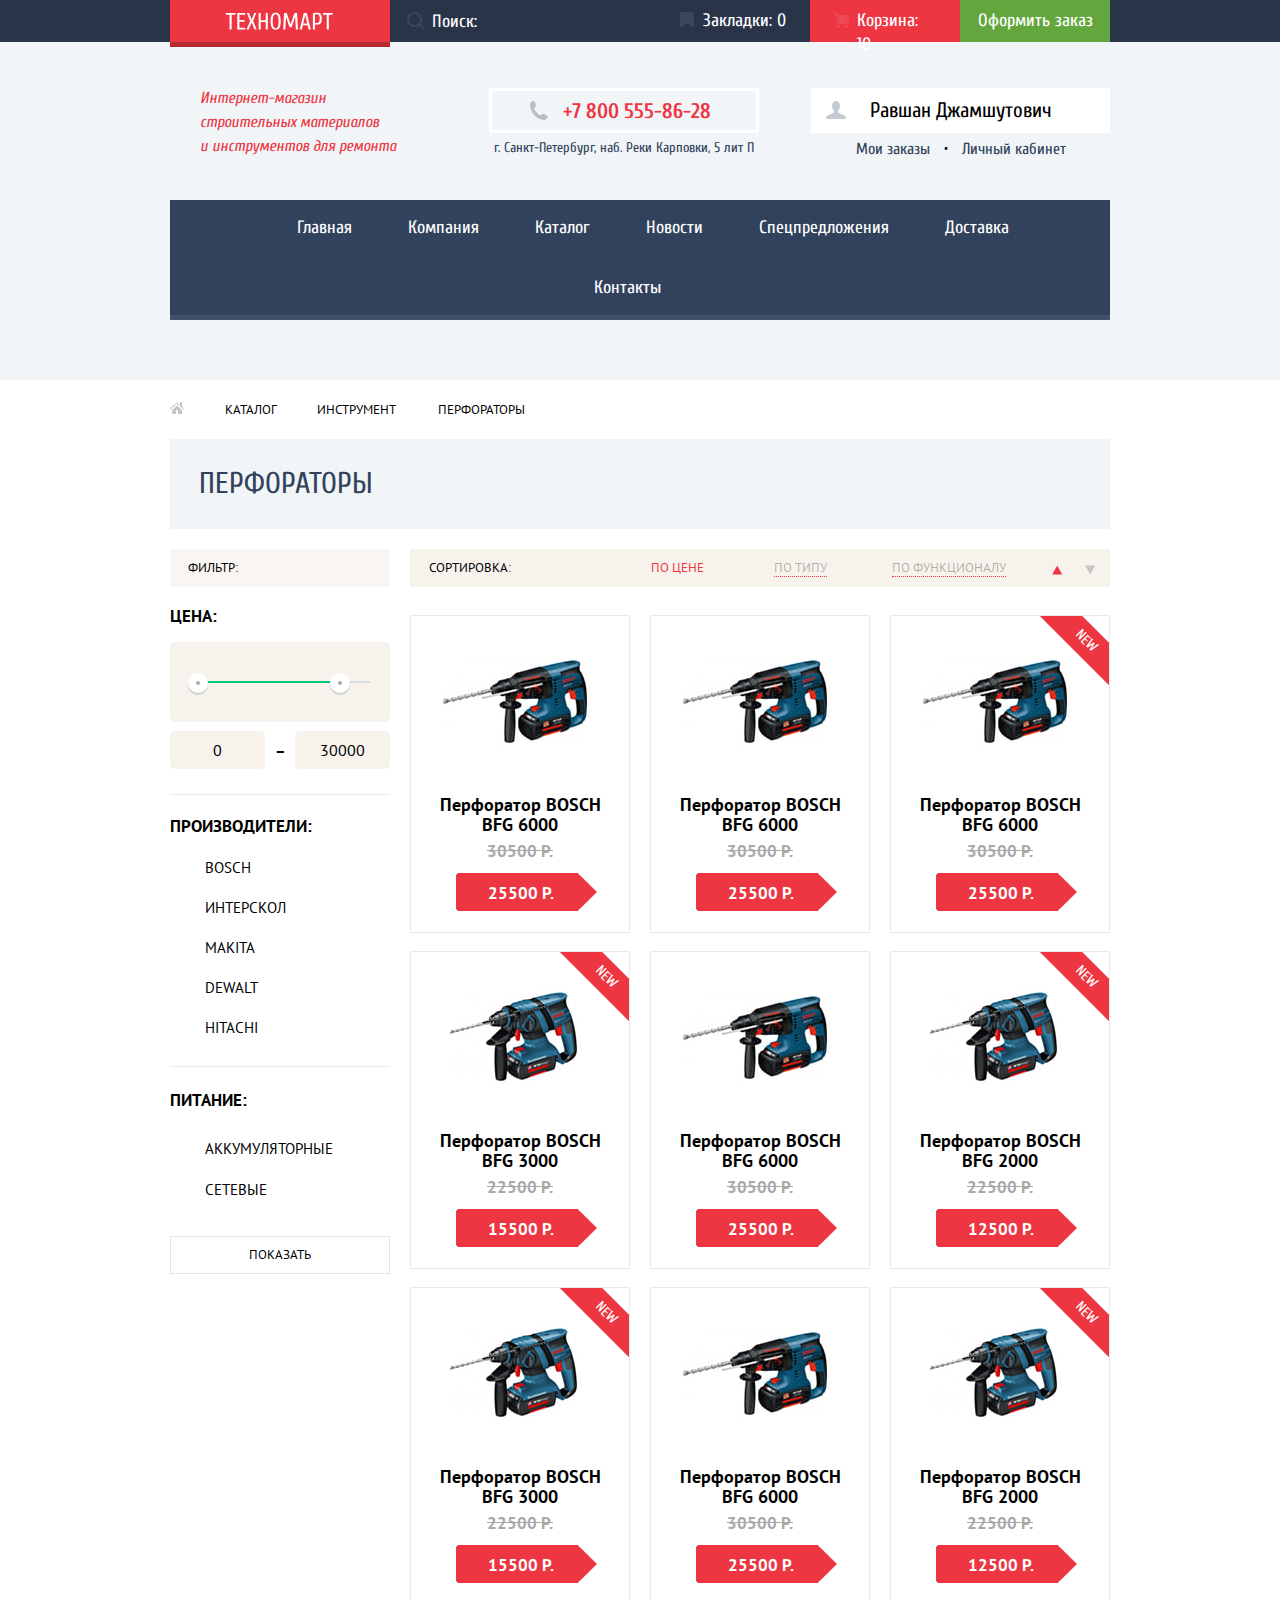
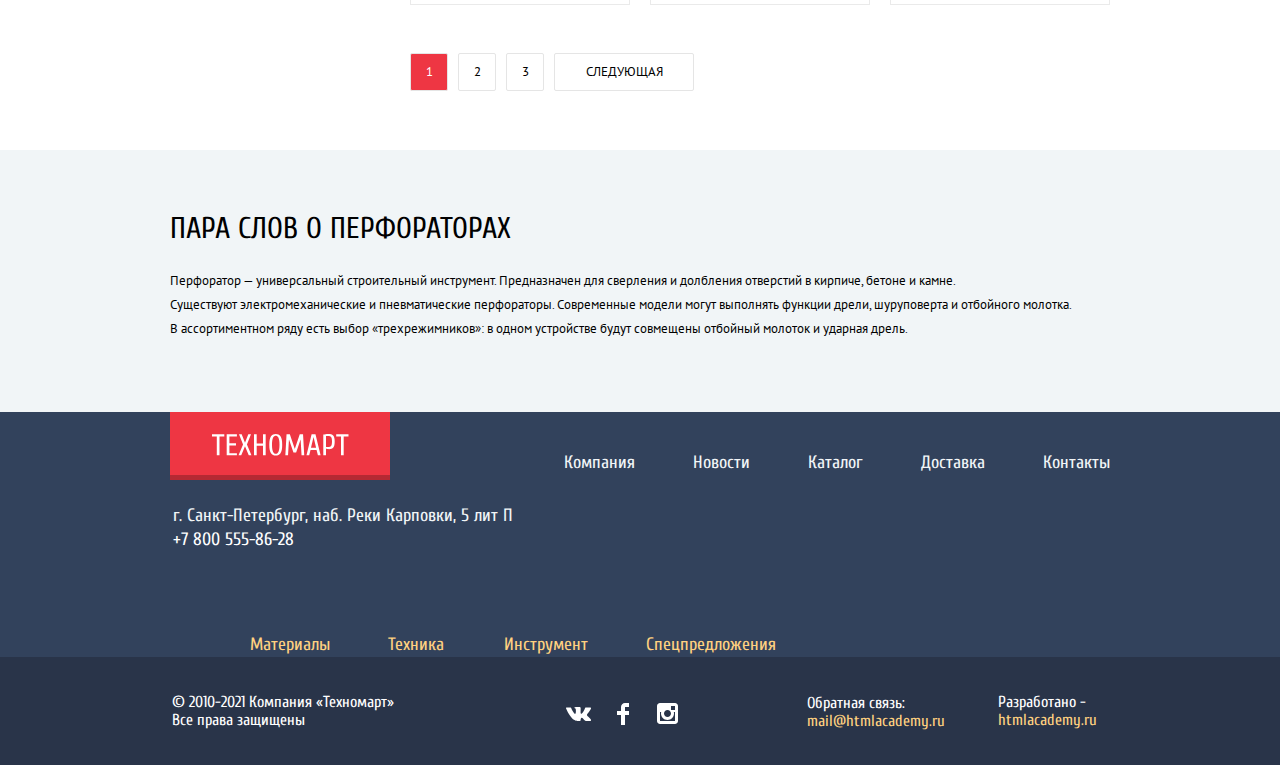
==== commit 324ef60d: "upd 17.07" ====
--- a/catalog.html
+++ b/catalog.html
@@ -12,7 +12,8 @@
   <link rel="stylesheet"
     href="https://fonts.googleapis.com/css2?family=Cuprum:ital,wght@0,400;0,700;1,400&family=PT+Sans:wght@400;700&display=swap">
   <link href="css/normalize.css" rel="stylesheet">
-  <link href="css/style.min.css" rel="stylesheet">
+  <!-- <link href="css/style.min.css" rel="stylesheet"> -->
+  <link href="css/style.css" rel="stylesheet">
 </head>
 
 <body class="page-body">
@@ -48,7 +49,7 @@
       </div>
       <p>г. Санкт-Петербург, наб. Реки Карповки, 5 лит П</p>
       <div class="contacts-login-user">
-        <a href="#">Равшан Джамшутович</a>
+        <a class="contacts-login-user-a" href="#">Равшан Джамшутович</a>
         <a class="user-logout" href="#" aria-label="Логаут пользователя"></a>
       </div>
       <div class="my-cabinet">
@@ -166,7 +167,7 @@
       </section>
       <section class="sort-line">
         <p>Сортировка:</p>
-        <div class="sort-line-price">
+        <div class="sort-line-price sort-line-selected">
           <a href="#">По цене</a>
         </div>
         <div class="sort-line-type">
@@ -175,7 +176,7 @@
         <div class="sort-line-function">
           <a href="#">По функционалу</a>
         </div>
-        <div class="grow-up">
+        <div class="grow-up grow-up-selected">
           <a href="#" aria-label="Сортировка по возрастанию"></a>
         </div>
         <div class="grow-down">
@@ -441,6 +442,7 @@
       </section>
     </div>
   </footer>
+  <script src="blank.min.js"></script>
 </body>
 
 </html>
--- a/css/style.css
+++ b/css/style.css
@@ -0,0 +1,2605 @@
+:root {
+  --basic-black: #000000;
+  --basic-white: #FFFFFF;
+  --basic-light-gray: #F1F5F7;
+  --basic-beige: #F9F5F0;
+  --basic-light-graybeige: #F1F1F1;
+  --basic-light-beige: #F4F4F4;
+  --basic-border-color: #EAEAEA;
+  --basic-border-color-2: #E5E5E5;
+  --basic-white-scale: #D7DCDE;
+  --basic-pricearea: #F7F3EC;
+  --basic-gray-toggle: #ABABAB;
+  --basic-gray: #A9A9A9;
+  --basic-greylight: #C5C5C5;
+  --basic-toggle-shadow: #CFCFCF;
+  --basic-slidercolor: #917D6D;
+  --basic-dark-teal: #32425C;
+  --basic-blue-shadow: #405069;
+  --basic-dark-blue: #293449;
+  --basic-blue-shadow: #405069;
+  --basic-red: #EE3643;
+  --basic-dark-red: #BA2732;
+  --basic-red-over: #CA2C37;
+  --basic-red-click: #BA2732;
+  --basic-red-shadow: #B52933;
+  --basic-red-credit: #FF5357;
+  --basic-red-submit: #EE3643;
+  --basic-orange: #FFD180;
+  --basic-teal: #3BBCE3;
+  --basic-pink: #DC91D8;
+  --basic-light-yellow: #FFC047;
+  --basic-special-yellow: #FFBF47;
+  --basic-green: #63A63E;
+  --basic-light-green: #8ED78F;
+  --basic-strong-green: #5FBB2D;
+  --basic-green-bar: #00CA74;
+  --basic-dark-green: #518534;
+  --basic-green-shadow: #367315;
+}
+
+.page {
+  height: 100%;
+}
+
+.visually-hidden {
+  position: absolute;
+  width: 1px;
+  height: 1px;
+  margin: -1px;
+  border: 0;
+  padding: 0;
+  white-space: nowrap;
+  clip-path: inset(100%);
+  clip: rect(0 0 0 0);
+  overflow: hidden;
+}
+
+.page-body {
+  min-width: 960px;
+  margin: 0;
+  padding: 0;
+  font-family: "Cuprum", "PT Sans", "Arial", sans-serif;
+  font-size: 18px;
+  line-height: 24px;
+  font-weight: 400;
+  background-color: var(--basic-light-gray);
+  min-height: 100%;
+  display: grid;
+  grid-template-rows: min-content 1fr min-content;
+  align-content: start;
+}
+
+.main-header {
+  margin-bottom: 60px;
+  display: grid;
+  justify-self: center;
+  width: 100%;
+}
+
+.main-header-bar {
+  display: grid;
+  justify-content: center;
+  background-color: var(--basic-dark-blue);
+  width: 100%;
+}
+
+.main-header a, .main-footer a {
+  text-decoration: none;
+}
+
+.main-header img, .main-footer img {
+  max-width: 100%;
+}
+
+.upper-line {
+  width: 940px;
+  height: 42px;
+  background-color: var(--basic-dark-blue);
+  font-size: 18px;
+  line-height: 24px;
+  display: flex;
+  justify-content: stretch;
+  align-items: center;
+  position: relative;
+}
+
+.upper-line img {
+  width: 108px;
+  height: 18px;
+  padding: 17px 56px 17px 55px;
+}
+
+.upper-line a {
+  color: var(--basic-white);
+}
+
+.logo-image {
+  width: 220px;
+  height: 52px;
+  text-align: center;
+  background-color: var(--basic-red);
+  box-shadow: inset 0px -5px 0px rgba(0, 0, 0, 0.24);
+}
+
+.logo-image:hover {
+  background-color: var(--basic-dark-red);
+}
+
+.search-form {
+  color: var(--basic-white);
+  width: 271px;
+  height: 42px;
+  position: relative;
+  display: flex;
+  align-items: center;
+}
+
+.search-form::before {
+  position: absolute;
+  content: url("../img/icon-search.svg");
+  width: 17px;
+  height: 17px;
+  top: 12px;
+  left: 17px;
+  opacity: 0.3;
+}
+
+.search-form:hover::before {
+  opacity: 1;
+}
+
+.search-form-input {
+  background-color: rgba(0, 0, 0, 0);
+  color: var(--basic-white);
+  border: 0;
+  padding: 0;
+  padding-left: 42px;
+  color: var(--basic-white);
+  width: 290px;
+  height: 42px;
+  outline: none;
+}
+
+.search-form:active {
+  border: none;
+}
+
+.search-form-input:focus {
+  border: none;
+  background-color: var(--basic-white);
+  color: var(--basic-black);
+}
+
+.search-form-input:focus::before {
+  position: absolute;
+  content: url("../img/icon-search-red.svg");
+  width: 17px;
+  height: 17px;
+  top: 12px;
+  left: 17px;
+  opacity: 1;
+}
+
+.search-input {
+  position: relative;
+  left: -182px;
+}
+
+.search-form-input:focus + .search-input::before {
+  position: absolute;
+  content: url("../img/icon-search-red.svg");
+  width: 17px;
+  height: 17px;
+  top: -9px;
+  left: -72px;
+  opacity: 1;
+}
+
+.search-form-input::placeholder {
+  color: var(--basic-white);
+  position: relative;
+}
+
+.upper-line-bookmark {
+  width: 150px;
+  height: 24px;
+  display: flex;
+  justify-content: flex-end;
+  position: relative;
+}
+
+.upper-line-bookmark a {
+  padding-right: 24px;
+}
+
+.upper-line-bookmark::before {
+  position: absolute;
+  content: url("../img/icon-bookmark.svg");
+  width: 14px;
+  height: 16px;
+  left: 19px;
+  top: 2px;
+  opacity: 0.3;
+}
+
+.upper-line-bookmark:hover::before {
+  opacity: 1;
+}
+
+.upper-line-cart {
+  width: 150px;
+  height: 42px;
+  position: relative;
+  display: grid;
+}
+
+.upper-line-cart::before {
+  position: absolute;
+  content: url("../img/icon-cart.svg");
+  width: 15px;
+  height: 15px;
+  top: 11px;
+  left: 24px;
+  opacity: 0.3;
+}
+
+.upper-line-cart:hover::before {
+  opacity: 1;
+}
+
+.upper-line-cart-red {
+  background-color: var(--basic-red);
+}
+
+.upper-line-search:active,
+.upper-line-bookmark:active,
+.upper-line-cart:active,
+.upper-line-offer:active {
+  opacity: 0.5;
+}
+
+.upper-line-cart a {
+  padding-right: 23px;
+  padding-left: 47px;
+  padding-top: 9px;
+}
+
+.upper-line-offer {
+  text-align: center;
+  background-color: var(--basic-green);
+  width: 150px;
+  height: 42px;
+  display: grid;
+  align-items: center;
+}
+
+.contacts {
+  display: grid;
+  grid-template-columns: max-content 1fr min-content min-content;
+  grid-template-rows: auto 1fr;
+  width: 940px;
+  justify-self: center;
+}
+
+.contacts h1 {
+  font-size: 16px;
+  font-style: italic;
+  font-weight: 400;
+  color: var(--basic-red);
+  margin: 44px 93px 0 30px;
+  display: grid;
+  grid-row: 1/3;
+}
+
+.contacts-phone {
+  width: 270px;
+  height: 45px;
+  border: 3px solid var(--basic-white);
+  box-sizing: border-box;
+  text-align: center;
+  margin: 46px 0px 0 0px;
+  position: relative;
+  display: grid;
+  align-content: center;
+  justify-content: flex-end;
+}
+
+.contacts-phone::before {
+  position: absolute;
+  content: url("../img/icon-phone.svg");
+  width: 15px;
+  height: 15px;
+  top: 10px;
+  left: 37px;
+}
+
+.contacts-phone a {
+  font-size: 21px;
+  line-height: 30px;
+  font-weight: 700;
+  color: var(--basic-red);
+  background-color: var(--basic-light-gray);
+  display: grid;
+  margin-right: 45px;
+}
+
+.contacts p {
+  color: var(--basic-dark-teal);
+  width: 270px;
+  font-size: 14px;
+  line-height: 24px;
+  order: 1;
+  display: grid;
+  justify-content: center;
+  margin: 0;
+  margin-top: 3px;
+  margin-bottom: 40px;
+  padding: 0;
+}
+
+.contacts-login {
+  width: 121px;
+  height: 45px;
+  background-color: var(--basic-white);
+  margin: 46px 5px 0 0;
+  display: grid;
+  justify-content: right;
+  align-items: center;
+}
+
+.contacts-registration a {
+  font-size: 21px;
+  line-height: 21px;
+  color: var(--basic-black);
+  padding: 12px 25px;
+}
+
+
+
+.contacts-login a {
+  padding-right: 27px;
+  position: relative;
+  font-size: 21px;
+  line-height: 21px;
+  color: var(--basic-black);
+  padding: 12px 25px 12px 47px;
+  margin-right: 2px;
+}
+
+
+
+.contacts-login a::before {
+  position: absolute;
+  content: url("../img/icon-login.svg");
+  width: 20px;
+  height: 17px;
+  top: 14px;
+  left: 21px;
+  opacity: 0.3;
+}
+
+.contacts-login a:hover::before {
+  opacity: 1;
+}
+
+.contacts-registration {
+  width: 150px;
+  height: 45px;
+  background-color: var(--basic-white);
+  color: var(--basic-black);
+  text-align: center;
+  margin: 46px 0 0 5px;
+  display: flex;
+  justify-content: center;
+  align-items: center;
+}
+
+.contacts-login a:hover,
+.contacts-registration a:hover {
+  color: var(--basic-red);
+}
+
+.contacts-login a:active,
+.contacts-registration a:active {
+  color: var(--basic-greylight);
+}
+
+.contacts-login-user-a {
+  width: 200px;
+  font-size: 21px;
+  line-height: 21px;
+  text-decoration: none;
+  color: var(--basic-black);
+  padding: 12px 0 12px 50px;
+}
+
+.contacts-login-user-a:hover {
+  font-size: 21px;
+  line-height: 21px;
+  text-decoration: none;
+  color: var(--basic-black);
+}
+
+
+.contacts-login-user {
+  width: 299px;
+  height: 45px;
+  background-color: var(--basic-white);
+  text-align: center;
+  display: grid;
+  grid-column: -1/-3;
+  align-self: flex-end;
+  align-content: center;
+  position: relative;
+}
+
+.contacts-login-user-a::before {
+  position: absolute;
+  content: url("../img/icon-user.svg");
+  width: 20px;
+  height: 18px;
+  top: 13px;
+  left: 15px;
+  opacity: 0.3;
+}
+
+.user-logout {
+  position: absolute;
+  content: url("../img/icon-logout.svg");
+  width: 20px;
+  height: 17px;
+  top: 3px;
+  right: 8px;
+  opacity: 0.3;
+  padding: 10px 10px;
+}
+
+.contacts-login-user-a:hover::before,
+.user-logout:hover {
+  opacity: 1;
+}
+
+.contacts-login-user-a:active::before,
+.user-logout:active,
+.contacts-login-user:focus {
+  opacity: 0.3;
+}
+
+.my-cabinet {
+  font-size: 16px;
+  line-height: 18px;
+  order: 3;
+  grid-column: -1/-3;
+  display: flex;
+  justify-self: center;
+  text-align: center;
+  justify-content: space-between;
+  margin-top: 7px;
+  width: 210px;
+}
+
+.my-cabinet a {
+  color: var(--basic-dark-teal);
+}
+
+.my-cabinet a:hover {
+  color: var(--basic-red);
+}
+
+.my-cabinet a:active, .contacts-login-user a:active {
+  color: var(--basic-greylight);
+}
+
+.main-navigation {
+  background-color: var(--basic-dark-teal);
+  list-style: none;
+  width: 940px;
+  justify-self: center;
+  box-shadow: inset 0px -5px 0px var(--basic-blue-shadow);
+}
+
+.site-navigation-object:hover,
+.site-navigation-object:focus {
+  background-color: var(--basic-dark-blue);
+}
+
+.site-navigation-object:active {
+  opacity: 0.5;
+}
+
+.site-navigation {
+  list-style: none;
+  margin: 0;
+  padding: 0;
+  display: flex;
+  flex-wrap: wrap;
+  justify-content: center;
+}
+
+.site-navigation-object {
+  font-family: "Cuprum", "Arial", sans-serif;
+  font-size: 18px;
+  line-height: 24px;
+  padding: 16px 28px 20px 28px;
+  color: var(--basic-white);
+  display: inline-block;
+  vertical-align: center;
+}
+
+.site-navigation li:nth-child(1) {
+  padding-left: 25px;
+}
+
+.site-navigation li:last-child {
+  padding-right: 25px;
+}
+
+.container {
+  color: var(--basic-white);
+  background-color: var(--basic-white);
+  display: flex;
+  flex-wrap: wrap;
+  flex-direction: column;
+  align-items: center;
+  justify-self: center;
+  justify-content: center;
+  width: 100%;
+}
+
+.container a {
+  text-decoration: none;
+}
+
+.offers {
+  margin: 59px 0;
+  width: 940px;
+  display: grid;
+  grid-template-columns: auto auto auto;
+  grid-template-rows: auto auto auto;
+  gap: 20px;
+}
+
+.offers-list {
+  list-style: none;
+  padding: 0;
+  margin: 0;
+  display: contents;
+}
+
+.offers-list li {
+  width: 300px;
+  height: 123px;
+  background-repeat: no-repeat;
+  position: relative;
+  overflow: hidden;
+}
+
+.offers-head {
+  margin: 0;
+  margin-top: 20px;
+  margin-left: 23px;
+  font-size: 24px;
+  line-height: 30px;
+  font-weight: bold;
+}
+
+.offers-list li:nth-child(1) {
+  background-color: var(--basic-special-yellow);
+  background-image: url("../img/materials.svg");
+  background-position: 83% 52%;
+}
+
+.offers-list li:nth-child(2) {
+  background-color: var(--basic-teal);
+  background-image: url("../img/instruments.svg");
+  background-position: 87% 56%;
+}
+
+.offers-list li:nth-child(3) {
+  background-color: var(--basic-pink);
+  background-image: url("../img/technics.svg");
+  background-position: 86% 54%;
+}
+
+.offers-list li:nth-child(4) {
+  background-color: var(--basic-light-green);
+  background-image: url("../img/basket.svg");
+  grid-column: 3/4;
+  grid-row: 2/3;
+  background-position: 80% 50%;
+}
+
+.offers-list li:nth-child(5) {
+  background-color: var(--basic-light-yellow);
+  background-image: url("../img/delivery.svg");
+  grid-column: 3/4;
+  grid-row: 3/4;
+  background-position: 86% 55%;
+}
+
+.offers-button {
+  background-color: rgba(255, 255, 255, 0.3);
+  width: 135px;
+  height: 38px;
+  color: var(--basic-white);
+  text-transform: uppercase;
+  font-size: 14px;
+  line-height: 18px;
+  margin-left: 23px;
+  margin-top: 14px;
+  display: grid;
+  justify-content: center;
+  align-items: center;
+}
+
+.offers-button:hover {
+  background-color: rgba(197, 197, 197, 0.3);
+}
+
+.offers-button:active {
+  background-color: rgba(169, 169, 169, 0.3);
+}
+
+.slider {
+  grid-column: 1/3;
+  grid-row: 2/4;
+  margin: 0;
+  padding: 0;
+  position: relative;
+  display: grid;
+}
+
+.slider-1,
+.slider-2 {
+  width: 620px;
+  height: 266px;
+  background: var(--basic-slidercolor);
+
+}
+
+.slider-1 {
+  background-image: url("../img/workerperf.jpg");
+  z-index: 2;
+  grid-row: 1/-1;
+  grid-column: 1/-1;
+}
+
+.slider-2 {
+  background-image: url("../img/workerdrill.jpg");
+  z-index: 1;
+  grid-row: 1/-1;
+  grid-column: 1/-1;
+}
+
+.slider h2 {
+  font-size: 36px;
+  line-height: 36px;
+  text-transform: uppercase;
+  margin: 0;
+  padding: 23px 0 0 24px;
+}
+
+.slider p {
+  font-size: 18px;
+  line-height: 24px;
+  margin: 0;
+  padding: 5px 0 0 24px;
+}
+
+.slider-button-left,
+.slider-button-right {
+  width: 22px;
+  height: 40px;
+  background-color: rgba(255, 255, 255, 0);
+  background-repeat: no-repeat;
+  cursor: pointer;
+}
+
+.slider-button-left {
+  background-image: url("../img/icon-left.svg");
+  position: absolute;
+  top: 122px;
+  left: 24px;
+  border: none;
+}
+
+.slider-button-right {
+  background-image: url("../img/icon-right.svg");
+  top: 122px;
+  right: 20px;
+  border: none;
+  position: absolute;
+}
+
+.slider-button {
+  text-transform: uppercase;
+  font-size: 14px;
+  line-height: 18px;
+  color: var(--basic-white);
+  padding: 11px 45px 9px 45px;
+}
+
+.slider-1 .slider-button-style {
+  width: 192px;
+  height: 38px;
+  padding: 0;
+  margin: 0;
+  background-color: var(--basic-red);
+  position: absolute;
+  bottom: 27px;
+  left: 24px;
+  display: grid;
+  align-content: center;
+  justify-content: center;
+}
+
+.slider-2 .slider-button-style {
+  width: 192px;
+  height: 38px;
+  padding: 0;
+  margin: 0;
+  background-color: var(--basic-red);
+  position: absolute;
+  bottom: 27px;
+  left: 24px;
+  display: grid;
+  align-content: center;
+  justify-content: center;
+}
+
+.slider-button-style:hover {
+  background-color: var(--basic-red-over);
+}
+
+.slider-button-style:active {
+  background-color: var(--basic-red-click);
+}
+
+.slider-dots {
+  content:"";
+  position: absolute;
+  width: 10px;
+  height: 10px;
+  border-radius: 100%;
+  background-color: var(--basic-white);
+  bottom: 36px;
+  left: 295px;
+}
+
+.slider-dots-active {
+  content:"";
+  position: absolute;
+  width: 10px;
+  height: 10px;
+  border-radius: 100%;
+  background-color: var(--basic-white);
+  bottom: 36px;
+  left: 315px;
+}
+
+.slider-dots-active::before {
+  content:"";
+  position: absolute;
+  left: 2px;
+  top: 2px;
+  width: 6px;
+  height: 6px;
+  border-radius: 100%;
+  background-color: var(--basic-red);
+}
+
+.slider-2 .slider-dots {
+  content:"";
+  position: absolute;
+  width: 10px;
+  height: 10px;
+  border-radius: 100%;
+  background-color: var(--basic-white);
+  bottom: 36px;
+  left: 315px;
+}
+
+.slider-2 .slider-dots-active {
+  content:"";
+  position: absolute;
+  width: 10px;
+  height: 10px;
+  border-radius: 100%;
+  background-color: var(--basic-white);
+  bottom: 36px;
+  left: 295px;
+}
+
+.slider-2 .slider-dots-active::before {
+  content:"";
+  position: absolute;
+  width: 6px;
+  height: 6px;
+  border-radius: 100%;
+  background-color: var(--basic-red);
+}
+
+.slider-index {
+  z-index: 0;
+}
+
+.catalog {
+  width: 940px;
+  background-color: var(--basic-white);
+}
+
+.catalog-line {
+  display: grid;
+  grid-template-columns: 1fr auto;
+  height: 89px;
+  align-content: center;
+  background-color: var(--basic-beige);
+}
+
+.catalog h2 {
+  font-size: 30px;
+  font-weight: 400;
+  line-height: 30px;
+  text-transform: uppercase;
+  color: var(--basic-dark-teal);
+  margin-left: 28px;
+}
+
+.catalog-button {
+  font-size: 14px;
+  line-height: 18px;
+  color: var(--basic-white);
+  text-transform: uppercase;
+  padding: 11px 23px 9px 23px;
+}
+
+.catalog-button-style {
+  width: 192px;
+  height: 38px;
+  background-color: var(--basic-red);
+  margin-right: 14px;
+  display: grid;
+  align-content: center;
+  align-self: center;
+  justify-content: center;
+}
+
+.catalog-list {
+  list-style: none;
+  padding: 0;
+  margin: 0;
+  display: grid;
+  grid-template-columns: auto auto auto auto;
+  column-gap: 20px;
+  margin-top: 20px;
+}
+
+.catalog-item {
+  width: 220px;
+  height: 318px;
+  border: 1px solid var(--basic-border-color);
+  box-sizing: border-box;
+  background-color: var(--basic-white);
+  padding-bottom: 21px;
+  display: grid;
+  grid-template-columns: 220px;
+  grid-template-rows: auto min-content min-content min-content;
+  justify-content: center;
+  position: relative;
+}
+
+.new-line {
+  text-transform: uppercase;
+  color: var(--basic-white);
+  width: 100px;
+  height: 30px;
+  background-color: var(--basic-red);
+  font-family: "Cuprum", "Arial", sans-serif;
+  font-size: 14px;
+  line-height: 18px;
+  display: flex;
+  align-items: center;
+  justify-content: center;
+  position: absolute;
+  right: -27px;
+  top: 10px;
+  transform: rotate(45deg);
+  display: none;
+}
+
+.new .new-line {
+  display: flex;
+}
+
+.catalog-item:hover {
+  box-shadow: 0px 4px 20px rgba(0, 0, 0, 0.15);
+}
+
+.catalog-item s {
+  color: var(--basic-gray);
+  padding-bottom: 13px;
+}
+
+.redprice {
+  width: 141px;
+  height: 38px;
+  background-image: url("../img/redprice.svg");
+  background-repeat: no-repeat;
+  background-color: var(--basic-white);
+  display: grid;
+  justify-self: center;
+  margin-left: 13px;
+}
+
+.catalog-button-price {
+  color: var(--basic-white);
+  padding-top: 2px;
+  padding-right: 12px;
+}
+
+.catalog-item s,
+.catalog-item p,
+.catalog-button-price {
+  font-size: 17px;
+  line-height: 18px;
+  font-weight: 700;
+  font-family: "PT Sans", "Arial", sans-serif;
+  display: grid;
+  justify-self: center;
+  align-items: center;
+}
+
+.catalog-button-price {
+  text-decoration: none;
+}
+
+.catalog-item p {
+  font-size: 18px;
+  line-height: 20px;
+  font-weight: 700;
+  font-family: "PT Sans", "Arial", sans-serif;
+  color: var(--basic-black);
+  text-align: center;
+  padding-bottom: 7px;
+  margin: 0;
+}
+
+.catalog-item-img {
+  background: var(--basic-white);
+}
+
+.img-9000 {
+  margin-top: 6px;
+  margin-left: 18px;
+}
+
+.img-6000 {
+  margin-top: 22px;
+  margin-left: 33px;
+}
+
+.img-3000, .img-2000 {
+  margin-top: 29px;
+  margin-left: 40px;
+}
+
+.over-catalog-variant {
+  width: 212px;
+  height: 160px;
+  display: grid;
+  gap: 10px;
+  position: absolute;
+  background-color: var(--basic-white);
+  justify-content: center;
+  align-content: center;
+  display: none;
+}
+
+.catalog-item:hover .over-catalog-variant {
+  display: grid;
+}
+
+.item-buy-link,
+.item-favorites-link {
+  text-decoration: none;
+  text-transform: uppercase;
+  font-size: 14px;
+  line-height: 18px;
+  font-family: "Cuprum", "Arial", sans-serif;
+}
+
+.catalog-item-buy {
+  width: 135px;
+  height: 38px;
+  background-color: var(--basic-green);
+  box-shadow: inset 0px -3px 0px var(--basic-green-shadow);
+  text-align: center;
+  box-sizing: border-box;
+}
+
+.catalog-item-buy:hover {
+  background-color: var(--basic-strong-green);
+}
+
+.catalog-item-buy:active {
+  background-color: var(--basic-dark-green);
+}
+
+.item-buy-link {
+  color: var(--basic-white);
+  display: grid;
+  padding-top: 10px;
+  padding-bottom: 10px;
+  padding-left: 15px;
+  position: relative;
+}
+
+.item-buy-link::before {
+  content: url("../img/icon-cart.svg");
+  opacity: 0.3;
+  position: absolute;
+  top: 10px;
+  left: 30px;
+}
+
+.catalog-item-favorites {
+  width: 135px;
+  height: 38px;
+  background-color: var(--basic-white);
+  border: 3px solid var(--basic-green);
+  box-sizing: border-box;
+  text-align: center;
+}
+
+.item-favorites-link {
+  color: var(--basic-dark-teal);
+  display: grid;
+  padding-top: 9px;
+  padding-bottom: 9px;
+}
+
+.catalog-item-favorites:hover {
+  border: 3px solid var(--basic-dark-teal);
+}
+
+.catalog-item-favorites:active {
+  border: 3px solid var(--basic-dark-teal);
+  opacity: 50%;
+}
+
+.manufacturers {
+  width: 940px;
+  background: var(--basic-white);
+  margin-top: 70px;
+  margin-bottom: 70px;
+}
+
+.line-manufacturers {
+  display: grid;
+  grid-template-columns: 1fr auto;
+  height: 89px;
+  align-items: center;
+  background-color: var(--basic-beige);
+}
+
+.manufacturers a {
+  color: var(--basic-white);
+  font-size: 14px;
+  line-height: 18px;
+  text-transform: uppercase;
+}
+
+.manufacturers-button-style {
+  width: 192px;
+  height: 38px;
+  background-color: var(--basic-red);
+  margin-right: 14px;
+  display: grid;
+  align-self: center;
+  align-content: center;
+  justify-content: center;
+}
+
+.manufacturers-button {
+  padding: 11px 36px 9px 36px;
+}
+
+.manufacturers h2 {
+  font-size: 30px;
+  font-weight: 400;
+  line-height: 30px;
+  text-transform: uppercase;
+  color: var(--basic-dark-teal);
+  margin-left: 28px;
+}
+
+.manufacturers-list {
+  list-style: none;
+  margin: 0;
+  padding: 0;
+  display: grid;
+  grid-template-columns: auto auto auto auto;
+  grid-template-rows: auto auto;
+  gap: 20px;
+  margin-top: 20px;
+}
+
+.manufacturers-item {
+  border: 1px solid var(--basic-border-color);
+  width: 220px;
+  height: 145px;
+  box-sizing: border-box;
+  background: var(--basic-white);
+  display: grid;
+  justify-content: center;
+  align-items: center;
+}
+
+.manufacturers-item:hover {
+  box-shadow: 0px 4px 20px rgba(0, 0, 0, 0.15);
+}
+
+.manufacturers-item:active {
+  box-shadow: 0px 4px 20px rgba(0, 0, 0, 0.15);
+  opacity: 0.5;
+}
+
+.manufacturers-item:first-child img{
+  padding-bottom: 5px;
+}
+
+.manufacturers-item:nth-child(2) img{
+  padding-bottom: 10px;
+}
+
+.manufacturers-item:nth-child(3) img{
+  padding-bottom: 10px;
+}
+
+.manufacturers-item:nth-child(4) img{
+  padding-bottom: 3px;
+}
+
+.manufacturers-item:nth-child(5) img{
+  padding-left: 5px;
+}
+
+.manufacturers-item:nth-child(6) img{
+  padding-bottom: 5px;
+}
+
+.manufacturers-item:last-child img{
+  padding-bottom: 3px;
+}
+
+.manufacturers-item a {
+  display: grid;
+  align-items: center;
+  justify-content: center;
+  width: 220px;
+  height: 145px;
+}
+
+.services {
+  background-color: var(--basic-light-gray);
+  width: 100%;
+  height: 522px;
+  display: grid;
+  justify-self: center;
+}
+
+.services-background {
+  background-color: var(--basic-light-gray);
+  width: 940px;
+  display: grid;
+  justify-self: center;
+}
+
+.services h2 {
+  font-size: 30px;
+  line-height: 30px;
+  font-family: "Cuprum", "Arial", sans-serif;
+  font-weight: normal;
+  color: var(--basic-black);
+  text-transform: uppercase;
+  margin-top: 64px;
+}
+
+.services-background p {
+  font-size: 13px;
+  line-height: 24px;
+  font-family: "PT Sans", "Arial", sans-serif;
+  color: var(--basic-black);
+  padding-bottom: 67px;
+  margin: 0;
+}
+
+.services-grid {
+  display: grid;
+  grid-template-columns: auto auto;
+}
+
+.services-list {
+  list-style: none;
+  margin: 0;
+  padding: 0;
+  position: relative;
+  height: 185px;
+  margin-top: 2px;
+}
+
+.services-list::after {
+  position: absolute;
+  content: url("../img/vertical-line-services.svg");
+  top: -40px;
+  right: 0px;
+}
+
+.services-item {
+  width: 240px;
+  height: 61px;
+  font-size: 21px;
+  font-weight: 700;
+  line-height: 30px;
+  margin-bottom: 1px;
+  background-color: var(--basic-dark-teal);
+  box-shadow: 0px 1px 0px var(--basic-dark-blue), inset 0px 1px 0px var(--basic-blue-shadow);
+}
+
+.services-item-selected {
+  width: 240px;
+  height: 61px;
+  font-size: 21px;
+  font-weight: 700;
+  line-height: 30px;
+  background-color: var(--basic-white);
+  margin-bottom: 1px;
+}
+
+.services-list a {
+  color: var(--basic-white);
+  display: grid;
+  padding-left: 22px;
+  padding-top: 14px;
+  padding-bottom: 17px;
+}
+
+.services-item a:hover {
+  color: var(--basic-white);
+}
+
+.services-item:hover {
+  background-color: var(--basic-dark-blue);
+}
+
+.services-item:focus {
+  background-color: var(--basic-white);
+}
+
+.services-item-selected a {
+  color: var(--basic-dark-teal);
+}
+
+.services-item-selected,
+.services-item {
+  display: grid;
+  align-content: center;
+}
+
+.services-slider {
+  display: grid;
+  grid-template-columns: 2/3;
+  margin-left: 80px;
+}
+
+.services-delivery {
+  width: 619px;
+  height: 283px;
+  background: var(--basic-light-gray);
+  background-image: url("../img/truck.png");
+  background-repeat: no-repeat;
+  background-position: 100% 100%;
+}
+
+.services-delivery h2,
+.services-guarantee h2,
+.services-credit h2 {
+  color: var(--basic-dark-teal);
+  margin: 0;
+  font-family: "Cuprum", "Arial", sans-serif;
+}
+
+.services-delivery p,
+.services-guarantee p,
+.services-credit p {
+  color: var(--basic-dark-teal);
+  margin-top: 30px;
+  font-family: "PT Sans", "Arial", sans-serif;
+  font-size: 13px;
+  line-height: 24px;
+}
+
+.services-guarantee {
+  width: 628px;
+  height: 283px;
+  background: var(--basic-light-gray);
+  background-image: url("../img/guarantee.png");
+  background-repeat: no-repeat;
+  background-position: 100% 100%;
+}
+
+.services-credit {
+  width: 638px;
+  height: 285px;
+  background: var(--basic-light-gray);
+  background-image: url("../img/credit.png");
+  background-repeat: no-repeat;
+  background-position: 100% 100%;
+}
+
+.services-credit p {
+  padding-bottom: 26px;
+}
+
+.services-credit-button {
+  width: 195px;
+  height: 38px;
+  background-color: var(--basic-red-submit);
+  color: var(--basic-white);
+  font-size: 14px;
+  line-height: 18px;
+  border-radius: 3px;
+  text-transform: uppercase;
+  border: none;
+  cursor: pointer;
+}
+
+.promo {
+  width: 940px;
+  display: grid;
+  grid-template-columns: 1fr auto;
+  margin: 0;
+  padding: 0;
+}
+
+.company-description {
+  background: var(--basic-white);
+  color: var(--basic-black);
+  width: 460px;
+  height: 356px;
+  margin: 70px 0;
+}
+
+.company-description h2 {
+  text-transform: uppercase;
+  font-family: "Cuprum", "Arial", sans-serif;
+  font-size: 30px;
+  line-height: 30px;
+  font-weight: normal;
+  margin: 0;
+  padding: 0;
+}
+
+.promo-first {
+  font-family: "PT Sans", "Arial", sans-serif;
+  font-size: 13px;
+  line-height: 24px;
+  margin: 0;
+  padding: 0;
+  margin-top: 24px;
+}
+
+.promo-second {
+  font-family: "PT Sans", "Arial", sans-serif;
+  font-size: 13px;
+  line-height: 24px;
+  margin: 0;
+  padding: 0;
+  margin-top: 28px;
+}
+
+.company-description p:last-child {
+  padding-bottom: 18px;
+}
+
+.company-description ul {
+  list-style-type: none;
+  font-size: 18px;
+  line-height: 24px;
+  margin: 4px 0px 20px 37px;
+  padding: 0;
+}
+
+.promo-list li {
+  margin-bottom: 12px;
+  position: relative;
+  line-height: 24px;
+}
+
+.promo-list li::before {
+  display: block;
+  position: absolute;
+  content: "";
+  width: 25px;
+  height: 2px;
+  background-color: var(--basic-red);
+  left: -37px;
+  top: 11px;
+}
+
+.company-button {
+  width: 220px;
+  height: 38px;
+  background-color: var(--basic-red);
+  display: grid;
+  align-content: center;
+  justify-content: center;
+}
+
+.company-description-button {
+  font-size: 14px;
+  line-height: 18px;
+  color: var(--basic-white);
+  text-transform: uppercase;
+  padding: 11px 40px 9px 39px;
+}
+
+.contacts-map {
+  background: var(--basic-white);
+  color: var(--basic-black);
+  width: 301px;
+  height: 356px;
+  margin: 70px 0;
+  grid-column: 2/3;
+}
+
+.contacts-map-image {
+  background: var(--basic-white);
+}
+
+.contacts-map h2 {
+  text-transform: uppercase;
+  margin: 0;
+  font-family: "Cuprum", "Arial", sans-serif;
+  font-size: 30px;
+  line-height: 30px;
+  font-weight: normal;
+}
+
+.contacts-map p {
+  font-family: "PT Sans", "Arial", sans-serif;
+  font-size: 13px;
+  line-height: 24px;
+  margin-top: 24px;
+  margin-bottom: 35px;
+}
+
+.map-button {
+  width: 300px;
+  height: 38px;
+  background-color: var(--basic-red);
+  margin-top: 18px;
+  margin-left: 2px;
+  display: grid;
+  align-content: center;
+  justify-content: center;
+}
+
+.contacts-map-button {
+  font-size: 14px;
+  line-height: 18px;
+  color: var(--basic-white);
+  text-transform: uppercase;
+  padding: 11px 61px 9px 61px;
+}
+
+.promo {
+  position: relative;
+}
+
+.modal-cart {
+  color: var(--basic-black);
+  position: fixed;
+  z-index: 1;
+  width: 620px;
+  height: 282px;
+  top: 40%;
+  left: 50%;
+  transform: translate(-50%);
+  box-shadow: 0px 4px 20px rgba(0, 0, 0, 0.15);
+  display: grid;
+  grid-template-rows: auto min-content;
+  background-color: var(--basic-white);
+  border-top: 7px solid var(--basic-red);
+  box-sizing: border-box;
+}
+
+
+
+.modal-cart h3 {
+  justify-self: center;
+  align-self: center;
+  font-size: 24px;
+  line-height: 30px;
+  font-family: "Cuprum", "Arial", sans-serif;
+  padding-top: 5px;
+  padding-bottom: 5px;
+}
+
+.modal-cart h3::before {
+  content: url("../img/icon-mark.svg");
+  position: absolute;
+  width: 66px;
+  height: 66px;
+  left: 81px;
+  top: 48px;
+}
+
+.modal-cart-button-form {
+  width: 192px;
+  height: 38px;
+  background-color: var(--basic-red);
+  display: grid;
+  align-content: center;
+  justify-content: center;
+  margin-top: 37px;
+}
+
+.modal-cart-button-form-next {
+  width: 192px;
+  height: 38px;
+  background-color: var(--basic-white);
+  display: grid;
+  align-content: center;
+  justify-content: center;
+  margin-top: 37px;
+}
+
+.modal-cart-button {
+  font-size: 14px;
+  line-height: 18px;
+  color: var(--basic-white);
+  text-transform: uppercase;
+  padding: 11px 45px 9px 46px;
+}
+
+.modal-cart-button-next {
+  font-size: 14px;
+  line-height: 18px;
+  color: var(--basic-black);
+  text-transform: uppercase;
+  padding: 11px 30px 9px 32px;
+}
+
+.modal-cart-button-background {
+  background-color: var(--basic-light-graybeige);
+  width: 620px;
+  height: 112px;
+  grid-row: 2/3;
+  display: grid;
+  grid-template-columns: auto auto;
+  column-gap: 10px;
+  justify-content: center;
+}
+
+.modal-button-close-cart {
+  width: 21px;
+  height: 21px;
+  background-image: url("../img/icon-close.svg");
+  background-color: rgba(255, 255, 255, 0);
+  background-repeat: no-repeat;
+  position: absolute;
+  top: 10px;
+  right: 10px;
+  border: none;
+  cursor: pointer;
+}
+
+.modal {
+  color: var(--basic-black);
+  font-size: 18px;
+  line-height: 24px;
+  font-family: "Cuprum", "Arial", sans-serif;
+  position: relative;
+  width: 620px;
+  grid-column: 1/-1;
+  justify-self: center;
+  box-shadow: 0px 4px 20px rgba(0, 0, 0, 0.15);
+  position: absolute;
+  bottom: 52px;
+  left: 152px;
+}
+
+.modal-form {
+  width: 620px;
+  height: 430px;
+  border-top: 7px solid var(--basic-red);
+  box-sizing: border-box;
+  display: grid;
+  grid-template-columns: 1fr 1fr;
+  grid-template-rows: auto auto auto;
+  justify-items: center;
+  column-gap: 20px;
+  background-color: var(--basic-white);
+}
+
+.modal-item-name {
+  font-size: 18px;
+  line-height: 24px;
+  justify-self: right;
+  display: flex;
+  flex-wrap: wrap;
+  flex-direction: column;
+  margin-top: 39px;
+}
+
+.modal-item-email {
+  font-size: 18px;
+  line-height: 24px;
+  display: flex;
+  flex-wrap: wrap;
+  flex-direction: column;
+  justify-self: left;
+  margin-top: 39px;
+}
+
+.modal-item-letter {
+  grid-column: 1/-1;
+  font-size: 18px;
+  line-height: 24px;
+  margin-top: 13px;
+}
+
+.modal-item-name input,
+.modal-item-email input {
+  border: 2px solid var(--basic-greylight);
+  font-family: "PT Sans", "Arial", sans-serif;
+  font-size: 13px;
+  line-height: 24px;
+  width: 220px;
+  height: 38px;
+  padding: 6px 8px 7px 10px;
+  box-sizing: border-box;
+  margin-top: 11px;
+}
+
+.modal-item-letter textarea {
+  width: 460px;
+  height: 114px;
+  border: 2px solid var(--basic-greylight);
+  box-sizing: border-box;
+  margin-bottom: 30px;
+  margin-top: 11px;
+  font-family: "PT Sans", "Arial", sans-serif;
+  font-size: 13px;
+  line-height: 24px;
+  padding: 4px 8px 7px 10px;
+}
+
+.modal-button-close {
+  width: 21px;
+  height: 21px;
+  background-image: url("../img/icon-close.svg");
+  background-color: rgba(255, 255, 255, 0);
+  background-repeat: no-repeat;
+  position: absolute;
+  top: 21px;
+  right: 11px;
+  border: none;
+  cursor: pointer;
+}
+
+.modal-button-close-map {
+  width: 21px;
+  height: 21px;
+  background-image: url("../img/icon-close.svg");
+  background-color: rgba(255, 255, 255, 0);
+  background-repeat: no-repeat;
+  position: absolute;
+  top: 10px;
+  right: 10px;
+  border: none;
+  cursor: pointer;
+}
+
+.modal-button {
+  width: 460px;
+  height: 38px;
+  background-color: var(--basic-red);
+  margin-top: 25px;
+  font-size: 14px;
+  line-height: 18px;
+  margin-top: 37px;
+  color: var(--basic-white);
+  text-transform: uppercase;
+  border: none;
+  outline: none;
+  cursor: pointer;
+}
+
+.modal-button-background {
+  background-color: var(--basic-light-beige);
+  width: 620px;
+  height: 112px;
+  grid-column: 1/-1;
+  display: flex;
+  justify-content: center;
+}
+
+.map-map-button {
+  width: 460px;
+  height: 38px;
+  background-color: var(--basic-red);
+  text-align: center;
+}
+
+.modal-map-big {
+  border-top: 7px solid var(--basic-red);
+  box-sizing: border-box;
+  position: relative;
+  justify-self: center;
+  position: absolute;
+  top: 14px;
+  box-shadow: 0px 4px 20px rgba(0, 0, 0, 0.15);
+  background: var(--basic-white);
+}
+
+.modal-map-big iframe{
+  border: none;
+  width: 943px;
+  height: 442px;
+}
+
+.modal-hidden {
+  display: none;
+}
+
+.modal-show {
+  display: block;
+}
+
+.main-footer {
+  background-color: var(--basic-dark-teal);
+  width: 100%;
+  display: grid;
+}
+
+.footer-block-1 {
+  width: 940px;
+  justify-self: center;
+  display: flex;
+  flex-wrap: wrap;
+  justify-content: space-between;
+}
+
+.footer-block-1 p {
+  margin-bottom: 54px;
+  margin-top: 21px;
+  padding-left: 3px;
+  padding-top: 3px;
+}
+
+.logo-image-footer {
+  width: 220px;
+  height: 68px;
+  text-align: center;
+  background-color: var(--basic-red);
+  box-shadow: inset 0px -5px 0px rgba(0, 0, 0, 0.24);
+  display: grid;
+  align-items: center;
+  margin: 0;
+  padding: 0;
+}
+
+.logo-image-footer:hover {
+  background-color: var(--basic-dark-red);
+}
+
+.logo-image-footer-link {
+  padding: 21px 41px 19px 40px;
+}
+
+.footer-navigation-1 {
+  background-color: var(--basic-dark-teal);
+}
+
+.footer-list-1 {
+  list-style: none;
+  margin: 0;
+  padding: 0;
+  display: flex;
+  margin-top: 39px;
+}
+
+.footer-list-1 li {
+  margin: 0 29px;
+}
+
+.footer-list-1 li:last-child {
+  margin-right: 0;
+}
+
+.footer-navigation-1 a {
+  color: var(--basic-light-gray);
+}
+
+.footer-navigation-2 {
+  background-color: var(--basic-dark-teal);
+}
+
+.footer-list-2 {
+  list-style: none;
+  margin: 0;
+  padding: 0;
+  display: flex;
+  justify-content: flex-end;
+  margin-top: 27px;
+}
+
+.footer-list-2 li {
+  margin: 0 29px;
+}
+
+.footer-list-2 li:first-child {
+  margin-left: 80px;
+}
+
+.footer-list-2 li:nth-child(3) {
+  margin-left: 31px;
+}
+
+.footer-list-2 li:last-child {
+  margin-right: 0;
+}
+
+.footer-navigation-2 a {
+  color: var(--basic-orange);
+}
+
+.footer-navigation-1 a:hover,
+.footer-navigation-2 a:hover,
+.footer-mail a:hover,
+.footer-copyright a:hover {
+  text-decoration: underline;
+}
+
+.footer-navigation-1 a:active {
+  color: rgba(241, 245, 247, 0.3);
+  text-decoration: none;
+}
+
+.footer-navigation-2 a:active {
+  color: rgba(255, 209, 128, 0.3);
+  text-decoration: none;
+}
+
+.main-footer p {
+  font-family: "Cuprum", "Arial", sans-serif;
+  font-size: 18px;
+  line-height: 24px;
+  color: var(--basic-light-gray)
+}
+
+.footer-phone {
+  text-decoration: none;
+  color: var(--basic-white);
+}
+
+.lower-line {
+  background-color: var(--basic-dark-blue);
+  display: grid;
+  grid-template-columns: 1fr auto auto auto;
+  align-items: center;
+  width: 940px;
+}
+
+.lower-line-background {
+  background-color: var(--basic-dark-blue);
+  width: 100%;
+  justify-content: center;
+  display: grid;
+}
+
+.copyright {
+  color: var(--basic-white);
+  font-size: 16px;
+  line-height: 18px;
+  font-weight: 400;
+  padding-left: 2px;
+}
+
+.footer-social-list {
+  list-style: none;
+  margin: 0;
+  margin-top: 5px;
+  padding: 0;
+  display: grid;
+  grid-template-columns: auto auto auto;
+}
+
+.footer-social-list li {
+  width: 44px;
+  height: 44px;
+  text-align: center;
+  display: grid;
+  align-items: center;
+  background-image: url("../img/social-round-blue.svg");
+  background-repeat: no-repeat;
+  background-position: 50% 50%;
+}
+
+.social-button {
+  display: grid;
+  align-self: center;
+  justify-self: center;
+  width: 44px;
+  height: 44px;
+}
+
+.social-button img {
+  display: grid;
+  align-self: center;
+  justify-self: center;
+}
+
+.footer-social-list li:hover,
+.footer-social-list li:active {
+  background-image: url("../img/social-round-red.svg")
+}
+
+.footer-mail,
+.footer-copyright {
+  color: var(--basic-white);
+  font-size: 16px;
+  line-height: 18px;
+  font-weight: 400;
+}
+
+.footer-copyright {
+  margin: 35px 13px 35px 51px;
+}
+
+.footer-mail {
+  margin: 37px 2px 35px 118px;
+}
+
+.footer-mail a,
+.footer-copyright a {
+  color: var(--basic-orange)
+}
+
+.footer-mail a:active,
+.footer-copyright a:active {
+  color: var(--basic-red);
+  text-decoration: none;
+}
+
+.main-catalog-container {
+  background-color: var(--basic-white);
+  width: 100%;
+  display: flex;
+  flex-wrap: wrap;
+  flex-direction: column;
+  justify-content: center;
+  justify-self: center;
+  align-content: center;
+  margin: 0;
+  padding: 0;
+}
+
+.main-catalog-container a {
+  text-decoration: none;
+}
+
+.breadcrumbs {
+  font-family: "PT Sans", "Arial", sans-serif;
+  font-size: 13px;
+  line-height: 18px;
+  padding-top: 21px;
+  align-self: center;
+}
+
+.breadcrumbs-list {
+  list-style: none;
+  margin: 0;
+  padding: 0;
+  display: flex;
+  width: 940px;
+}
+
+.breadcrumbs-list li a {
+  text-decoration: none;
+  text-transform: uppercase;
+  color: var(--basic-black);
+  font-family: "PT Sans", "Arial", sans-serif;
+  font-size: 13px;
+  line-height: 18px;
+}
+
+.breadcrumbs-list li:nth-child(1) {
+  position: relative;
+  margin-right: 41px;
+}
+
+.breadcrumbs-list li:nth-child(2) {
+  position: relative;
+  margin-right: 40px;
+}
+
+.breadcrumbs-list li:nth-child(2)::before {
+  position: absolute;
+  content: url("../img/icon-next.svg");
+  width: 8px;
+  height: 12px;
+  top: 2px;
+  left: -27px;
+}
+
+.breadcrumbs-list li:nth-child(3) {
+  position: relative;
+  margin-right: 42px;
+}
+
+.breadcrumbs-list li:nth-child(3)::before {
+  position: absolute;
+  content: url("../img/icon-next.svg");
+  width: 8px;
+  height: 12px;
+  top: 2px;
+  left: -23px;
+}
+
+.breadcrumbs-list li:nth-child(4) {
+  position: relative;
+  margin-right: 43px;
+}
+
+.breadcrumbs-list li:nth-child(4)::before {
+  position: absolute;
+  content: url("../img/icon-next.svg");
+  width: 8px;
+  height: 12px;
+  top: 2px;
+  left: -22px;
+}
+
+.perforators {
+  width: 940px;
+  display: grid;
+  align-self: center;
+}
+
+.perforators h1 {
+  font-size: 30px;
+  line-height: 30px;
+  font-style: normal;
+  font-weight: normal;
+  padding: 30px 100px 30px 29px;
+  color: var(--basic-dark-teal);
+  text-transform: uppercase;
+  background-color: var(--basic-light-gray);
+  grid-column: 1/-1;
+  margin-top: 20px;
+  margin-bottom: 20px;
+}
+
+.container-catalog {
+  display: grid;
+  grid-template-columns: auto auto;
+  grid-template-rows: auto auto auto;
+  column-gap: 20px;
+  width: 940px;
+  justify-self: center;
+  align-self: center;
+}
+
+.catalog-filters {
+  background-color: var(--basic-white);
+  text-transform: uppercase;
+  grid-row: 1/-1;
+  grid-column: 1/2;
+}
+
+.catalog-filters-header {
+  font-family: "PT Sans", "Arial", sans-serif;
+  font-size: 13px;
+  line-height: 18px;
+  background-color: var(--basic-beige);
+  padding: 10px 100px 10px 18px;
+  margin: 0;
+}
+
+.filter-price p,
+.filter-manufacturers p,
+.filter-power p {
+  font-family: "PT Sans", "Arial", sans-serif;
+  font-size: 17px;
+  line-height: 30px;
+  font-weight: 700;
+  margin: 0;
+}
+
+.filter-price p {
+  margin-top: 14px;
+}
+
+.filter-manufacturers p {
+  margin-top: 16px;
+  margin-bottom: 17px;
+}
+
+.range-filter {
+  border-bottom: 1px solid var(--basic-border-color);
+  padding-bottom: 25px;
+}
+
+.filter-manufacturers {
+  border-bottom: 1px solid var(--basic-border-color);
+}
+
+.filter-manufacturers ul {
+  margin: 0;
+  padding: 0;
+  margin-bottom: 29px;
+}
+
+.filter-option {
+  margin-bottom: 21px;
+  padding-left: 35px;
+  font-size: 15px;
+  line-height: 19px;
+}
+
+.filter-option label {
+  position: relative;
+  display: block;
+  cursor: pointer;
+  user-select: none;
+  width: 50px;
+}
+
+.filter-input-checkbox+label::before {
+  content: url("../img/checkbox-off.svg");
+  position: absolute;
+  left: -35px;
+  top: 0;
+  width: 16px;
+  height: 16px;
+}
+
+.filter-input-checkbox+label:hover::before {
+  content: url("../img/checkbox-off-hover.svg");
+}
+
+.filter-input-checkbox:disabled+label {
+  opacity: 0.3;
+}
+
+.filter-input-checkbox:checked+label::before {
+  content: url("../img/checkbox-on.svg");
+  position: absolute;
+  left: -35px;
+  top: 0;
+  width: 16px;
+  height: 16px;
+}
+
+.filter-input-checkbox:checked+label:hover::before {
+  content: url("../img/checkbox-on-hover.svg");
+}
+
+.filter-power p {
+  margin-top: 18px;
+  margin-bottom: 23.35px;
+}
+
+.filter-power ul {
+  margin: 0;
+  padding: 0;
+  margin-bottom: 37px;
+}
+
+.filter-option-power {
+  margin-bottom: 22.5px;
+  padding-left: 35px;
+}
+
+.filter-option-power label {
+  position: relative;
+  display: block;
+  cursor: pointer;
+  user-select: none;
+  width: 50px;
+}
+
+.filter-power-input:disabled+label {
+  opacity: 0.3;
+}
+
+.filter-power-input+label::before {
+  content: url("../img/radio-off.svg");
+  position: absolute;
+  left: -35px;
+  top: -3px;
+  width: 16px;
+  height: 16px;
+}
+
+.filter-power-input+label:hover::before {
+  content: url("../img/radio-off-hover.svg");
+}
+
+.filter-power-input:checked+label::before {
+  content: url("../img/radio-on.svg");
+  position: absolute;
+  left: -35px;
+  top: -3px;
+  width: 16px;
+  height: 16px;
+}
+
+.filter-power-input:checked+label:hover::before {
+  content: url("../img/radio-on-hover.svg");
+}
+
+.pricearea {
+  width: 95px;
+  height: 38px;
+  background-color: var(--basic-pricearea);
+  text-align: center;
+  font-size: 17px;
+  line-height: 18px;
+  font-family: "PT Sans", "Arial", sans-serif;
+  color: var(--basic-black);
+  border: 0px;
+}
+
+.filter-item {
+  margin: 0;
+  padding: 0;
+  border: none;
+  width: 220px;
+}
+
+.range-filter {
+  width: 220px;
+  margin-top: 11px;
+}
+
+.filter-item legend {
+  font-size: 18px;
+  line-height: 24px;
+  text-transform: uppercase;
+  font-weight: 700;
+}
+
+.range-controls {
+  position: relative;
+  height: 41px;
+  margin-bottom: 9px;
+  padding-top: 39px;
+  padding-right: 20px;
+  padding-left: 20px;
+  background-color: var(--basic-pricearea);
+  border-radius: 5px;
+}
+
+.range-controls .scale {
+  height: 2px;
+  background: var(--basic-white-scale);
+}
+
+.range-controls .bar {
+  width: 80%;
+  height: 2px;
+  background: var(--basic-green-bar);
+}
+
+.range-controls .toggle {
+  position: absolute;
+  top: 31px;
+  left: 0;
+  width: 4px;
+  height: 4px;
+  padding: 0;
+  border: 8px solid var(--basic-white);
+  background-color: var(--basic-gray-toggle);
+  border-radius: 50%;
+  box-shadow: 0 2px 1px 0 var(--basic-toggle-shadow);
+  cursor: pointer;
+}
+
+.range-controls .toggle-min {
+  left: 18px;
+}
+
+.range-controls .toggle-max {
+  left: 160px;
+}
+
+.price-controls {
+  display: flex;
+  justify-content: space-between;
+}
+
+.price-controls label {
+  text-transform: uppercase;
+  font-family: "PT Sans", "Arial", sans-serif;
+  font-size: 16px;
+}
+
+.price-controls input {
+  width: 75px;
+  padding: 10px;
+  text-align: center;
+  border: none;
+  border-radius: 5px;
+  background-color: var(--basic-pricearea);
+  font-family: inherit;
+  font-size: inherit;
+}
+
+.price-controls p {
+  font-family: "PT Sans", "Arial", sans-serif;
+  font-size: 16px;
+  line-height: 10px;
+}
+
+.min-price input, .max-price input {
+  font-family: "PT Sans", "Arial", sans-serif;
+  outline: none;
+}
+
+.catalog-filters ul {
+  list-style: none;
+  font-family: "PT Sans", "Arial", sans-serif;
+  font-size: 15px;
+  line-height: 19px;
+}
+
+.filter-button {
+  font-family: "PT Sans", "Arial", sans-serif;
+  font-size: 13px;
+  line-height: 18px;
+  text-transform: uppercase;
+  background-color: var(--basic-white);
+  border: 1px solid var(--basic-border-color-2);
+  width: 220px;
+  height: 38px;
+  cursor: pointer;
+}
+
+.sort-line {
+  font-family: "PT Sans", "Arial", sans-serif;
+  text-transform: uppercase;
+  font-size: 13px;
+  line-height: 18px;
+  background-color: var(--basic-pricearea);
+  grid-column: 2/-1;
+  grid-row: 1/2;
+  display: grid;
+  grid-template-columns: min-content auto auto auto 1fr 1fr;
+}
+
+.sort-line p {
+  margin: 0;
+  padding-top: 10px;
+  padding-bottom: 10px;
+  padding-left: 19px;
+}
+
+.sort-line-price {
+  padding-left: 140px;
+}
+
+.sort-line-type {
+  padding-left: 70px;
+}
+
+.sort-line-function {
+  padding-left: 65px;
+}
+
+.grow-up {
+  padding-left: 46px;
+  position: relative;
+}
+
+.grow-up a {
+  content: url("../img/grow-up-rest.svg");
+  position: absolute;
+  width: 11px;
+  height: 10px;
+  top: -3px;
+}
+
+.grow-up a:hover {
+  content: url("../img/grow-up-hover.svg");
+}
+
+.grow-up a:focus,
+.grow-up-selected a {
+  content: url("../img/grow-up-active.svg");
+}
+
+.grow-down {
+  padding-left: 21px;
+  position: relative;
+}
+
+.grow-down a {
+  content: url("../img/grow-down-rest.svg");
+  position: absolute;
+  width: 11px;
+  height: 10px;
+  top: -3px;
+  left: 27px;
+}
+
+.grow-down a:hover {
+  content: url("../img/grow-down-hover.svg");
+}
+
+.grow-down a:focus,
+.grow-down-selected a {
+  content: url("../img/grow-down-active.svg");
+}
+
+.sort-line-price a,
+.sort-line-type a,
+.sort-line-function a {
+  color: rgba(0, 0, 0, 0.3);
+  border-bottom: 1px dotted var(--basic-red);
+}
+
+.sort-line-price a:hover,
+.sort-line-type a:hover,
+.sort-line-function a:hover {
+  color: var(--basic-black);
+  border-bottom: 1px solid var(--basic-red);
+}
+
+.sort-line-price a:focus,
+.sort-line-type a:focus,
+.sort-line-function a:focus,
+.sort-line-selected a {
+  color: var(--basic-red);
+  border: none;
+}
+
+.sort-line div {
+  align-self: center;
+}
+
+.main-catalog {
+  width: 700px;
+}
+
+.catalog-list-main-catalog {
+  list-style: none;
+  padding: 0;
+  margin: 0;
+  display: flex;
+  flex-wrap: wrap;
+  justify-content: space-between;
+  margin-top: 28px;
+  row-gap: 18px;
+}
+
+.catalog-list li,
+.catalog-list-main-catalog li {
+  overflow: hidden;
+  position: relative;
+}
+
+.pages {
+  grid-column: 2/-1;
+  margin-top: 48px;
+  margin-bottom: 59px;
+}
+
+.pages-list {
+  list-style: none;
+  margin: 0;
+  padding: 0;
+  display: flex;
+  flex-wrap: wrap;
+  gap: 10px;
+  grid-template-columns: min-content min-content min-content min-content;
+}
+
+.pages a {
+  text-decoration: none;
+}
+
+.page-number-selected, .page-number {
+  width: 38px;
+  height: 38px;
+  border: 1px solid var(--basic-border-color-2);
+  border-radius: 2px;
+  box-sizing: border-box;
+  text-align: center;
+  display: grid;
+  align-content: center;
+}
+
+.page-number-next {
+  width: 140px;
+  height: 38px;
+  background-color: var(--basic-white);
+  border: 1px solid var(--basic-border-color-2);
+  border-radius: 2px;
+  box-sizing: border-box;
+  text-align: center;
+  display: grid;
+  align-content: center;
+}
+
+.page-number-selected {
+  background-color: var(--basic-red);
+}
+
+.page-number,
+.page-number-next {
+  background-color: var(--basic-white);
+}
+
+.page-number a,
+.page-number-next a {
+  color: var(--basic-black);
+  font-family: "PT Sans", "Arial", sans-serif;
+  font-size: 13px;
+  line-height: 18px;
+  text-transform: uppercase;
+}
+
+.page-number-selected a {
+  color: var(--basic-white);
+  font-family: "PT Sans", "Arial", sans-serif;
+  font-size: 13px;
+  line-height: 18px;
+}
+
+.page-number:hover,
+.page-number-next:hover,
+.page-number-selected:hover {
+  border: 1px solid var(--basic-greylight);
+  border-radius: 2px;
+}
+
+.page-number:active,
+.page-number-next:active,
+.page-number-selected:active {
+  border: 1px solid var(--basic-red);
+}
+
+.perforators-description {
+  width: 100%;
+  color: var(--basic-black);
+  background-color: var(--basic-light-gray);
+  display: grid;
+  justify-content: center;
+  align-self: center;
+  margin: 0;
+}
+
+.perforators-description h1 {
+  font-family: "Cuprum", "Arial", sans-serif;
+  font-size: 30px;
+  line-height: 30px;
+  font-weight: normal;
+  text-transform: uppercase;
+  width: 940px;
+  margin-top: 64px;
+  margin-bottom: 0px;
+}
+
+.perforators-description p {
+  font-family: "PT Sans", "Arial", sans-serif;
+  font-size: 13px;
+  line-height: 24px;
+  width: 940px;
+  margin-bottom: 71px;
+  margin-top: 25px;
+}
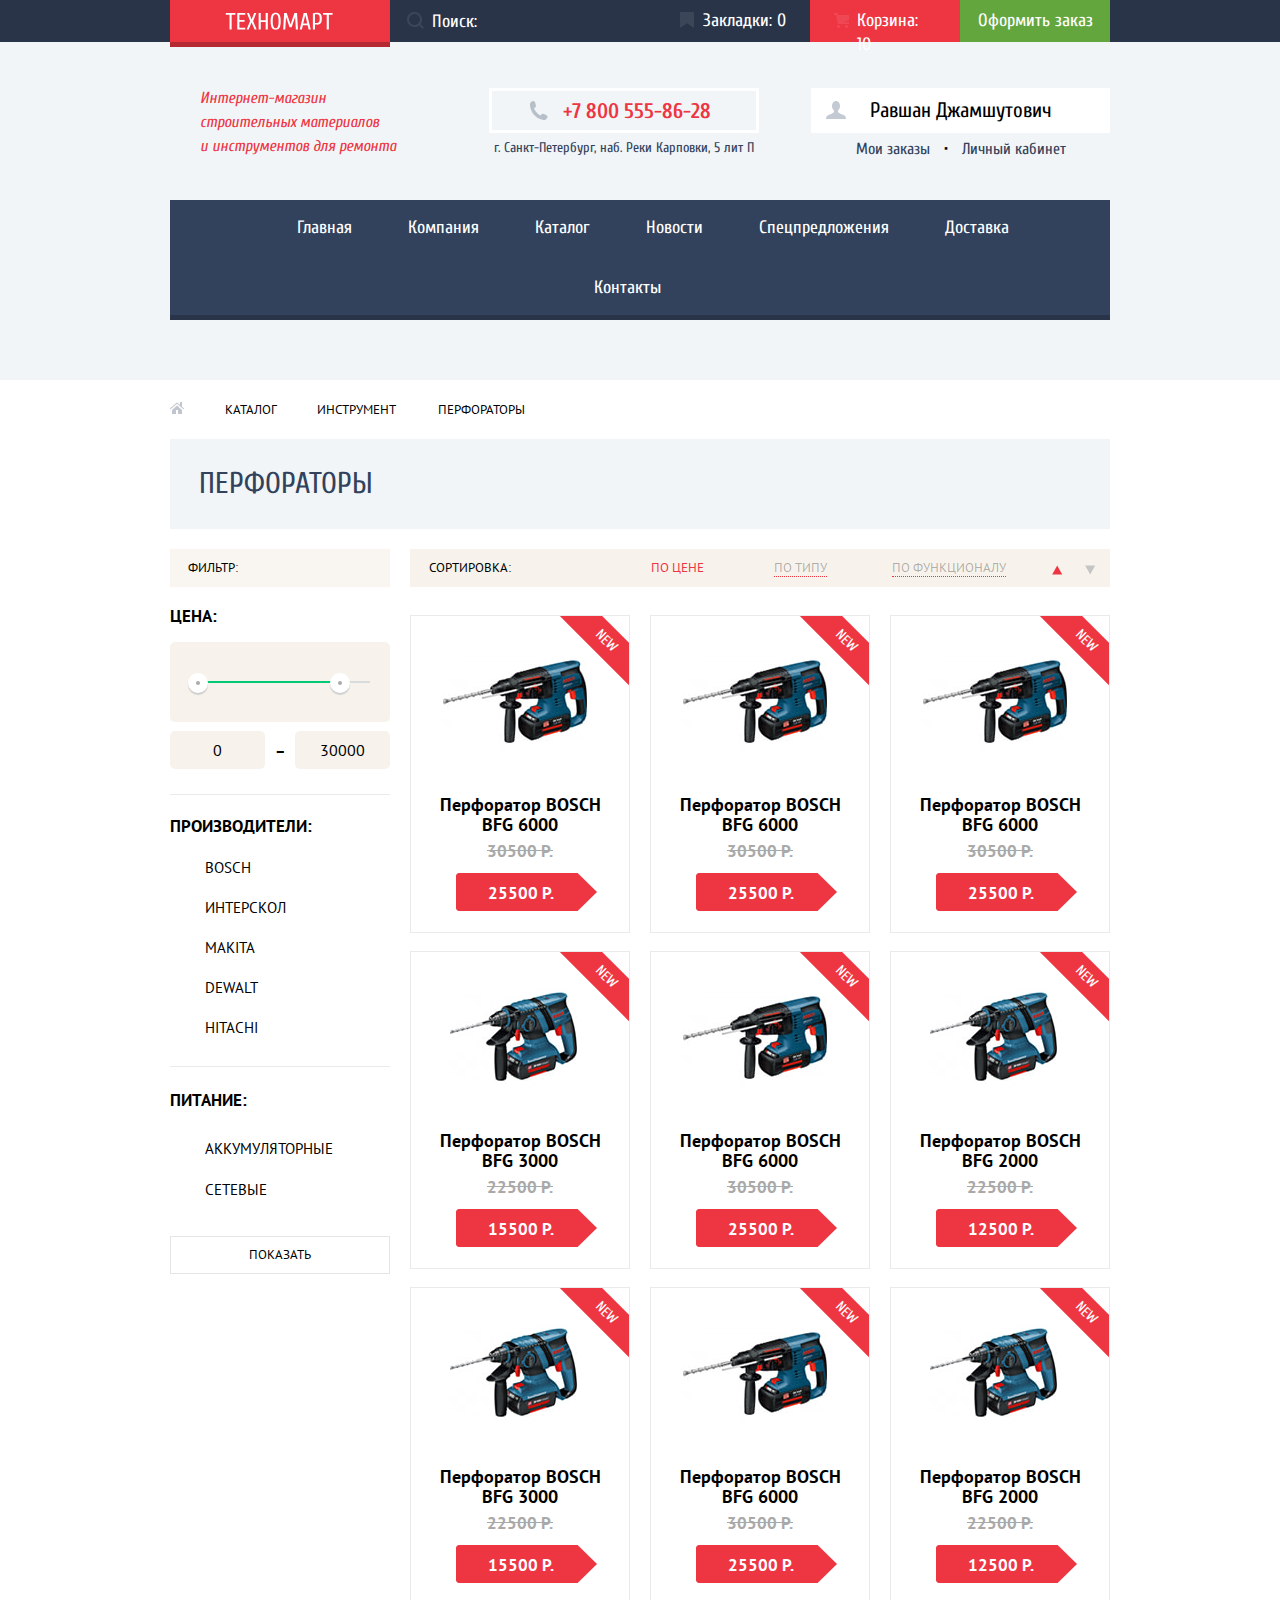
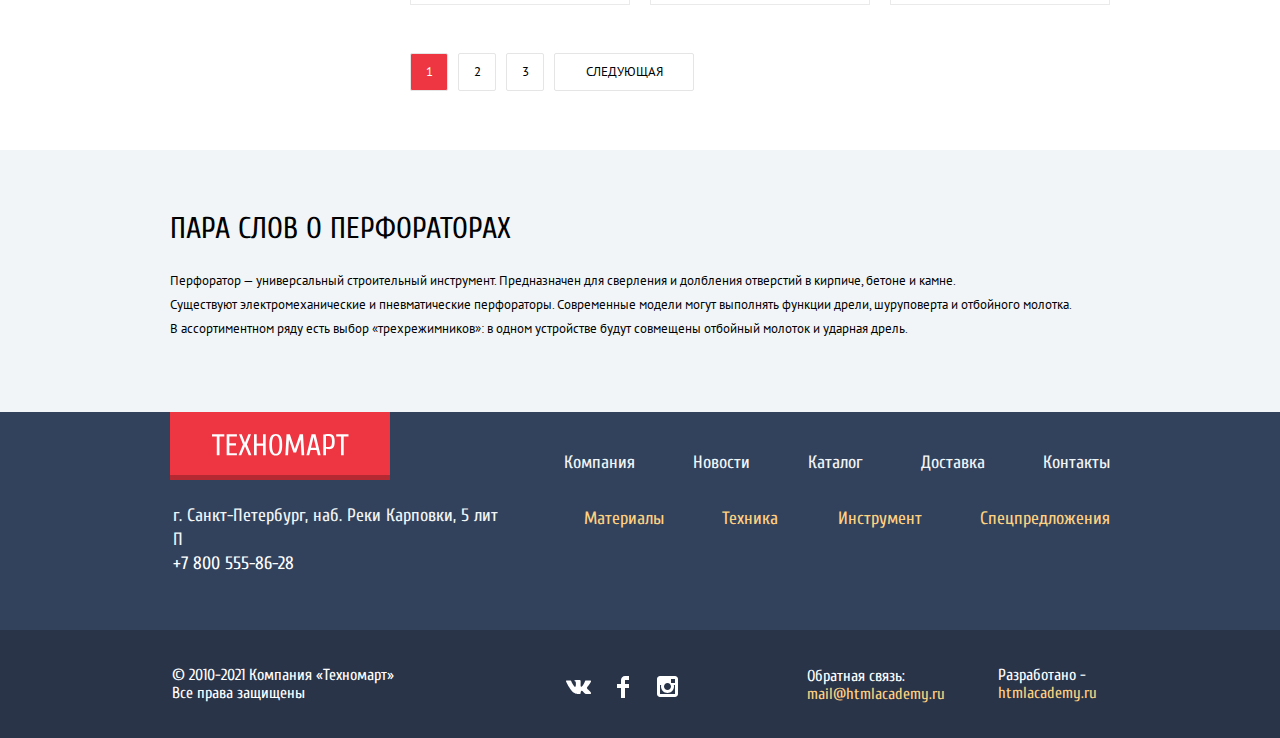
==== commit 5ee54220: "update final 2" ====
--- a/catalog.html
+++ b/catalog.html
@@ -12,8 +12,7 @@
   <link rel="stylesheet"
     href="https://fonts.googleapis.com/css2?family=Cuprum:ital,wght@0,400;0,700;1,400&family=PT+Sans:wght@400;700&display=swap">
   <link href="css/normalize.css" rel="stylesheet">
-  <!-- <link href="css/style.min.css" rel="stylesheet"> -->
-  <link href="css/style.css" rel="stylesheet">
+  <link href="css/style.min.css" rel="stylesheet">
 </head>
 
 <body class="page-body">
@@ -442,7 +441,7 @@
       </section>
     </div>
   </footer>
-  <script src="blank.min.js"></script>
+  <script src="buttons.min.js"></script>
 </body>
 
 </html>
--- a/css/style.min.css
+++ b/css/style.min.css
@@ -1 +1 @@
-:root{--basic-black:#000000;--basic-white:#FFFFFF;--basic-light-gray:#F1F5F7;--basic-beige:#F9F5F0;--basic-light-graybeige:#F1F1F1;--basic-light-beige:#F4F4F4;--basic-border-color:#EAEAEA;--basic-border-color-2:#E5E5E5;--basic-white-scale:#D7DCDE;--basic-pricearea:#F7F3EC;--basic-gray-toggle:#ABABAB;--basic-gray:#A9A9A9;--basic-greylight:#C5C5C5;--basic-toggle-shadow:#CFCFCF;--basic-slidercolor:#917D6D;--basic-dark-teal:#32425C;--basic-dark-blue:#293449;--basic-blue-shadow:#405069;--basic-red:#EE3643;--basic-dark-red:#BA2732;--basic-red-over:#CA2C37;--basic-red-click:#BA2732;--basic-red-shadow:#B52933;--basic-red-credit:#FF5357;--basic-red-submit:#EE3643;--basic-orange:#FFD180;--basic-teal:#3BBCE3;--basic-pink:#DC91D8;--basic-light-yellow:#FFC047;--basic-special-yellow:#FFBF47;--basic-green:#63A63E;--basic-light-green:#8ED78F;--basic-strong-green:#5FBB2D;--basic-green-bar:#00CA74;--basic-dark-green:#518534;--basic-green-shadow:#367315}.page{height:100%}.visually-hidden{position:absolute;width:1px;height:1px;margin:-1px;border:0;padding:0;white-space:nowrap;clip-path:inset(100%);clip:rect(0 0 0 0);overflow:hidden}.page-body{min-width:960px;margin:0;padding:0;font-family:"Cuprum","PT Sans","Arial",sans-serif;font-size:18px;line-height:24px;font-weight:400;background-color:var(--basic-light-gray);min-height:100%;display:grid;grid-template-rows:min-content 1fr min-content;align-content:start}.main-header{margin-bottom:60px;display:grid;justify-self:center;width:100%}.main-header-bar,.upper-line{background-color:var(--basic-dark-blue)}.main-header-bar{display:grid;justify-content:center;width:100%}.main-footer a,.main-header a{text-decoration:none}.main-footer img,.main-header img{max-width:100%}.upper-line{width:940px;height:42px;font-size:18px;line-height:24px;display:flex;justify-content:stretch;align-items:center;position:relative}.upper-line img{width:108px;height:18px;padding:17px 56px 17px 55px}.upper-line a{color:var(--basic-white)}.logo-image{width:220px;height:52px;text-align:center;background-color:var(--basic-red);box-shadow:inset 0 -5px 0 rgba(0,0,0,.24)}.logo-image:hover{background-color:var(--basic-dark-red)}.search-form,.search-form-input{color:var(--basic-white);height:42px}.search-form{width:271px;position:relative;display:flex;align-items:center}.search-form::before{position:absolute;content:url(../img/icon-search.svg);width:17px;height:17px;top:12px;left:17px;opacity:.3}.search-form:hover::before{opacity:1}.search-form-input{background-color:transparent;border:0;padding:0 0 0 42px;width:290px;outline:0}.search-form:active{border:0}.search-form-input:focus{border:0;background-color:var(--basic-white);color:var(--basic-black)}.search-form-input:focus::before{position:absolute;content:url(../img/icon-search-red.svg);width:17px;height:17px;top:12px;left:17px;opacity:1}.search-input{position:relative;left:-182px}.search-form-input:focus+.search-input::before{position:absolute;content:url(../img/icon-search-red.svg);width:17px;height:17px;top:-9px;left:-72px;opacity:1}.search-form-input::placeholder{color:var(--basic-white);position:relative}.upper-line-bookmark{width:150px;height:24px;display:flex;justify-content:flex-end;position:relative}.upper-line-bookmark a{padding-right:24px}.upper-line-bookmark::before,.upper-line-cart::before{position:absolute;content:url(../img/icon-bookmark.svg);width:14px;height:16px;left:19px;top:2px;opacity:.3}.contacts-login a:hover::before,.upper-line-bookmark:hover::before,.upper-line-cart:hover::before{opacity:1}.upper-line-cart{width:150px;height:42px;position:relative;display:grid}.upper-line-cart::before{content:url(../img/icon-cart.svg);width:15px;height:15px;top:11px;left:24px}.upper-line-cart-red{background-color:var(--basic-red)}.upper-line-bookmark:active,.upper-line-cart:active,.upper-line-offer:active,.upper-line-search:active{opacity:.5}.upper-line-cart a{padding-right:23px;padding-left:47px;padding-top:9px}.upper-line-offer{text-align:center;background-color:var(--basic-green);width:150px;height:42px;display:grid;align-items:center}.contacts{display:grid;grid-template-columns:max-content 1fr min-content min-content;grid-template-rows:auto 1fr;width:940px;justify-self:center}.contacts h1{font-size:16px;font-style:italic;font-weight:400;margin:44px 93px 0 30px;display:grid;grid-row:1/3}.contacts-phone{width:270px;height:45px;border:3px solid var(--basic-white);box-sizing:border-box;text-align:center;margin:46px 0 0;position:relative;display:grid;align-content:center;justify-content:flex-end}.contacts-phone::before{position:absolute;content:url(../img/icon-phone.svg);width:15px;height:15px;top:10px;left:37px}.contacts-phone a{font-size:21px;line-height:30px;font-weight:700;color:var(--basic-red);background-color:var(--basic-light-gray);display:grid;margin-right:45px}.contacts p{color:var(--basic-dark-teal);width:270px;font-size:14px;line-height:24px;order:1;display:grid;justify-content:center;margin:3px 0 40px;padding:0}.contacts-login{width:121px;height:45px;background-color:var(--basic-white);margin:46px 5px 0 0;display:grid;justify-content:right;align-items:center}.contacts-login a,.contacts-registration a{font-size:21px;line-height:21px;color:var(--basic-black);padding:12px 25px}.contacts-login a{position:relative;padding:12px 25px 12px 47px;margin-right:2px}.contacts-login a::before,.contacts-login-user a::before{position:absolute;content:url(../img/icon-login.svg);width:20px;height:17px;top:14px;left:21px;opacity:.3}.contacts-login-user,.contacts-registration{height:45px;background-color:var(--basic-white);text-align:center}.contacts-registration{width:150px;color:var(--basic-black);margin:46px 0 0 5px;display:flex;justify-content:center;align-items:center}.contacts h1,.contacts-login a:hover,.contacts-registration a:hover{color:var(--basic-red)}.contacts-login a:active,.contacts-registration a:active{color:var(--basic-greylight)}.contacts-login-user a{padding-top:12px;padding-bottom:12px}.contacts-login-user a,.contacts-login-user a:hover{font-size:21px;line-height:21px;text-decoration:none;color:var(--basic-black)}.contacts-login-user{width:299px;display:grid;grid-column:-1/-3;align-self:flex-end;align-content:center;position:relative}.contacts-login-user a::before{content:url(../img/icon-user.svg);height:18px;top:13px;left:15px}.user-logout{position:absolute;content:url(../img/icon-logout.svg);width:20px;height:17px;top:3px;right:17px;opacity:.3}.contacts-login-user a:hover::before,.user-logout:hover{opacity:1}.contacts-login-user a:active::before,.contacts-login-user:focus,.user-logout:active{opacity:.3}.my-cabinet{font-size:16px;line-height:18px;order:3;grid-column:-1/-3;display:flex;justify-self:center;text-align:center;justify-content:space-between;margin-top:7px;width:210px}.my-cabinet a{color:var(--basic-dark-teal)}.my-cabinet a:hover{color:var(--basic-red)}.contacts-login-user a:active,.my-cabinet a:active{color:var(--basic-greylight)}.main-navigation{background-color:var(--basic-dark-teal);list-style:none;width:940px;justify-self:center;box-shadow:inset 0 -5px 0 var(--basic-blue-shadow)}.site-navigation-object:focus,.site-navigation-object:hover{background-color:var(--basic-dark-blue)}.site-navigation-object:active{opacity:.5}.site-navigation{list-style:none;margin:0;padding:0;display:flex;flex-wrap:wrap;justify-content:center}.site-navigation-object{font-family:"Cuprum","Arial",sans-serif;font-size:18px;line-height:24px;padding:16px 28px 20px;color:var(--basic-white);display:inline-block;vertical-align:center}.site-navigation li:nth-child(1){padding-left:25px}.site-navigation li:last-child{padding-right:25px}.container{color:var(--basic-white);background-color:var(--basic-white);display:flex;flex-wrap:wrap;flex-direction:column;align-items:center;justify-self:center;justify-content:center;width:100%}.container a{text-decoration:none}.offers{margin:59px 0;width:940px;display:grid;grid-template-columns:auto auto auto;grid-template-rows:auto auto auto;gap:20px}.offers-list{list-style:none;padding:0;margin:0;display:contents}.offers-list li{width:300px;height:123px;background-repeat:no-repeat;position:relative;overflow:hidden}.offers-head{margin:20px 0 0 23px;font-size:24px;line-height:30px;font-weight:700}.offers-list li:nth-child(1){background-color:var(--basic-special-yellow);background-image:url(../img/materials.svg);background-position:83% 52%}.offers-list li:nth-child(2){background-color:var(--basic-teal);background-image:url(../img/instruments.svg);background-position:87% 56%}.offers-list li:nth-child(3){background-color:var(--basic-pink);background-image:url(../img/technics.svg);background-position:86% 54%}.offers-list li:nth-child(4){background-color:var(--basic-light-green);background-image:url(../img/basket.svg);grid-column:3/4;grid-row:2/3;background-position:80% 50%}.offers-list li:nth-child(5){background-color:var(--basic-light-yellow);background-image:url(../img/delivery.svg);grid-column:3/4;grid-row:3/4;background-position:86% 55%}.offers-button{background-color:rgba(255,255,255,.3);width:135px;height:38px;color:var(--basic-white);text-transform:uppercase;font-size:14px;line-height:18px;margin-left:23px;margin-top:14px;display:grid;justify-content:center;align-items:center}.offers-button:hover{background-color:rgba(197,197,197,.3)}.offers-button:active{background-color:rgba(169,169,169,.3)}.slider{grid-column:1/3;grid-row:2/4;margin:0;padding:0;position:relative}.slider-1,.slider-2{width:620px;height:266px;background:var(--basic-slidercolor)}.slider-1{background-image:url(../img/workerperf.jpg)}.slider-2{background-image:url(../img/workerdrill.jpg)}.slider h2{font-size:36px;line-height:36px;text-transform:uppercase;margin:0;padding:23px 0 0 24px}.slider p{font-size:18px;line-height:24px;margin:0;padding:5px 0 0 24px}.slider-button-left,.slider-button-right{width:22px;height:40px;background-color:transparent;background-repeat:no-repeat;cursor:pointer}.slider-button-left{background-image:url(../img/icon-left.svg);position:absolute;top:122px;left:24px;border:0}.slider-button-right{background-image:url(../img/icon-right.svg);top:122px;right:20px;border:0;position:absolute}.slider-button{text-transform:uppercase;font-size:14px;line-height:18px;color:var(--basic-white);padding:11px 45px 9px}.slider-1 .slider-button-style,.slider-2 .slider-button-style{width:192px;height:38px;padding:0;margin:0;background-color:var(--basic-red);position:absolute;bottom:27px;left:24px;display:grid;align-content:center;justify-content:center}.slider-button-style:hover{background-color:var(--basic-red-over)}.slider-button-style:active{background-color:var(--basic-red-click)}.slider-2 .slider-dots,.slider-2 .slider-dots-active,.slider-dots,.slider-dots-active{content:"";position:absolute;width:10px;height:10px;border-radius:100%;background-color:var(--basic-white);bottom:36px;left:295px}.slider-2 .slider-dots,.slider-2 .slider-dots-active,.slider-dots-active{left:315px}.slider-dots-active::before{left:2px;top:2px}.slider-2 .slider-dots-active{left:295px}.slider-2 .slider-dots-active::before,.slider-dots-active::before{content:"";position:absolute;width:6px;height:6px;border-radius:100%;background-color:var(--basic-red)}.catalog{width:940px;background-color:var(--basic-white)}.catalog-line{display:grid;grid-template-columns:1fr auto;height:89px;align-content:center;background-color:var(--basic-beige)}.catalog h2,.manufacturers h2{font-size:30px;font-weight:400;line-height:30px;text-transform:uppercase;color:var(--basic-dark-teal);margin-left:28px}.catalog-button{font-size:14px;line-height:18px;color:var(--basic-white);text-transform:uppercase;padding:11px 23px 9px}.catalog-button-style{width:192px;height:38px;background-color:var(--basic-red);margin-right:14px;display:grid;align-content:center;align-self:center;justify-content:center}.catalog-list{list-style:none;padding:0;display:grid;grid-template-columns:auto auto auto auto;column-gap:20px;margin:20px 0 0}.catalog-item{width:220px;height:318px;border:1px solid var(--basic-border-color);box-sizing:border-box;background-color:var(--basic-white);padding-bottom:21px;display:grid;grid-template-columns:220px;grid-template-rows:auto min-content min-content min-content;justify-content:center;position:relative}.new-line{text-transform:uppercase;color:var(--basic-white);width:100px;height:30px;background-color:var(--basic-red);font-family:"Cuprum","Arial",sans-serif;font-size:14px;line-height:18px;align-items:center;justify-content:center;position:absolute;right:-27px;top:10px;transform:rotate(45deg);display:none}.new .new-line,.new-line{display:flex}.catalog-item:hover{box-shadow:0 4px 20px rgba(0,0,0,.15)}.catalog-item s{color:var(--basic-gray);padding-bottom:13px}.redprice{width:141px;height:38px;background-image:url(../img/redprice.svg);background-repeat:no-repeat;background-color:var(--basic-white);display:grid;justify-self:center;margin-left:13px}.catalog-button-price{color:var(--basic-white);padding-top:2px;padding-right:12px;text-decoration:none}.catalog-button-price,.catalog-item p,.catalog-item s{font-size:17px;line-height:18px;font-weight:700;font-family:"PT Sans","Arial",sans-serif;display:grid;justify-self:center;align-items:center}.catalog-item p{font-size:18px;line-height:20px;color:var(--basic-black);text-align:center;padding-bottom:7px;margin:0}.catalog-item-img{background:var(--basic-white)}.img-9000{margin-top:6px;margin-left:18px}.img-6000{margin-top:22px;margin-left:33px}.img-2000,.img-3000{margin-top:29px;margin-left:40px}.over-catalog-variant{width:212px;height:160px;display:grid;gap:10px;position:absolute;background-color:var(--basic-white);justify-content:center;align-content:center;display:none}.catalog-item:hover .over-catalog-variant{display:grid}.item-buy-link,.item-favorites-link,.manufacturers a{font-size:14px;line-height:18px;text-transform:uppercase}.item-buy-link,.item-favorites-link{text-decoration:none;font-family:"Cuprum","Arial",sans-serif}.catalog-item-buy{width:135px;height:38px;background-color:var(--basic-green);box-shadow:inset 0 -3px 0 var(--basic-green-shadow);text-align:center;box-sizing:border-box}.catalog-item-buy:hover{background-color:var(--basic-strong-green)}.catalog-item-buy:active{background-color:var(--basic-dark-green)}.item-buy-link{color:var(--basic-white);display:grid;padding-top:10px;padding-bottom:10px;padding-left:15px;position:relative}.item-buy-link::before{content:url(../img/icon-cart.svg);opacity:.3;position:absolute;top:10px;left:30px}.catalog-item-favorites{width:135px;height:38px;background-color:var(--basic-white);border:3px solid var(--basic-green);box-sizing:border-box;text-align:center}.item-favorites-link{color:var(--basic-dark-teal);display:grid;padding-top:9px;padding-bottom:9px}.catalog-item-favorites:active,.catalog-item-favorites:hover{border:3px solid var(--basic-dark-teal)}.catalog-item-favorites:active{opacity:50%}.manufacturers{width:940px;background:var(--basic-white);margin-top:70px;margin-bottom:70px}.line-manufacturers{display:grid;grid-template-columns:1fr auto;height:89px;align-items:center;background-color:var(--basic-beige)}.manufacturers a{color:var(--basic-white)}.manufacturers-button-style{width:192px;height:38px;background-color:var(--basic-red);margin-right:14px;display:grid;align-self:center;align-content:center;justify-content:center}.manufacturers-button{padding:11px 36px 9px}.manufacturers-list{list-style:none;padding:0;display:grid;grid-template-columns:auto auto auto auto;grid-template-rows:auto auto;gap:20px;margin:20px 0 0}.manufacturers-item{border:1px solid var(--basic-border-color);width:220px;height:145px;box-sizing:border-box;background:var(--basic-white);display:grid;justify-content:center;align-items:center}.manufacturers-item:active,.manufacturers-item:hover{box-shadow:0 4px 20px rgba(0,0,0,.15)}.manufacturers-item:active{opacity:.5}.manufacturers-item:first-child img{padding-bottom:5px}.manufacturers-item:nth-child(2) img,.manufacturers-item:nth-child(3) img{padding-bottom:10px}.manufacturers-item:nth-child(4) img{padding-bottom:3px}.manufacturers-item:nth-child(5) img{padding-left:5px}.manufacturers-item:nth-child(6) img{padding-bottom:5px}.manufacturers-item:last-child img{padding-bottom:3px}.manufacturers-item a{display:grid;align-items:center;justify-content:center;width:220px;height:145px}.services,.services-background{background-color:var(--basic-light-gray);display:grid;justify-self:center}.services{width:100%;height:522px}.services-background{width:940px}.services h2{font-size:30px;line-height:30px;font-family:"Cuprum","Arial",sans-serif;font-weight:400;color:var(--basic-black);text-transform:uppercase;margin-top:64px}.services-background p{font-size:13px;line-height:24px;font-family:"PT Sans","Arial",sans-serif;color:var(--basic-black);padding-bottom:67px;margin:0}.services-grid{display:grid;grid-template-columns:auto auto}.services-list{list-style:none;padding:0;position:relative;height:185px;margin:2px 0 0}.services-list::after{position:absolute;content:url(../img/vertical-line-services.svg);top:-40px;right:0}.services-item,.services-item-selected{width:240px;height:61px;font-size:21px;font-weight:700;line-height:30px;margin-bottom:1px}.services-item{background-color:var(--basic-dark-teal);box-shadow:0 1px 0 var(--basic-dark-blue),inset 0 1px 0 var(--basic-blue-shadow)}.services-item-selected{background-color:var(--basic-white)}.services-list a{display:grid;padding-left:22px;padding-top:14px;padding-bottom:17px}.services-item a:hover,.services-list a{color:var(--basic-white)}.services-item:hover{background-color:var(--basic-dark-blue)}.services-item:focus{background-color:var(--basic-white)}.services-item-selected a{color:var(--basic-dark-teal)}.services-item,.services-item-selected{display:grid;align-content:center}.services-slider{display:grid;grid-template-columns:2/3;margin-left:80px}.services-credit,.services-delivery,.services-guarantee{width:619px;height:283px;background:var(--basic-light-gray);background-image:url(../img/truck.png);background-repeat:no-repeat;background-position:100% 100%}.services-credit h2,.services-delivery h2,.services-guarantee h2{color:var(--basic-dark-teal);margin:0;font-family:"Cuprum","Arial",sans-serif}.services-credit p,.services-delivery p,.services-guarantee p{color:var(--basic-dark-teal);margin-top:30px;font-family:"PT Sans","Arial",sans-serif;font-size:13px;line-height:24px}.services-credit,.services-guarantee{width:628px;background-image:url(../img/guarantee.png)}.services-credit{width:638px;height:285px;background-image:url(../img/credit.png)}.services-credit p{padding-bottom:26px}.services-credit-button{width:195px;height:38px;background-color:var(--basic-red-submit);color:var(--basic-white);font-size:14px;line-height:18px;border-radius:3px;text-transform:uppercase;border:0;cursor:pointer}.promo{width:940px;display:grid;grid-template-columns:1fr auto;margin:0;padding:0}.company-description{background:var(--basic-white);color:var(--basic-black);width:460px;height:356px;margin:70px 0}.company-description h2{text-transform:uppercase;font-family:"Cuprum","Arial",sans-serif;font-size:30px;line-height:30px;font-weight:400;margin:0;padding:0}.promo-first,.promo-second{font-family:"PT Sans","Arial",sans-serif;font-size:13px;line-height:24px;padding:0;margin:24px 0 0}.promo-second{margin:28px 0 0}.company-description p:last-child{padding-bottom:18px}.company-description ul{list-style-type:none;font-size:18px;line-height:24px;margin:4px 0 20px 37px;padding:0}.promo-list li{margin-bottom:12px;position:relative;line-height:24px}.promo-list li::before{display:block;position:absolute;content:"";width:25px;height:2px;background-color:var(--basic-red);left:-37px;top:11px}.company-button{width:220px;height:38px;background-color:var(--basic-red);display:grid;align-content:center;justify-content:center}.company-description-button{font-size:14px;line-height:18px;color:var(--basic-white);text-transform:uppercase;padding:11px 40px 9px 39px}.contacts-map{color:var(--basic-black);width:301px;height:356px;margin:70px 0;grid-column:2/3}.contacts-map,.contacts-map-image{background:var(--basic-white)}.contacts-map h2,.modal-cart h3{line-height:30px;font-family:"Cuprum","Arial",sans-serif}.contacts-map h2{text-transform:uppercase;margin:0;font-size:30px;font-weight:400}.contacts-map p{font-family:"PT Sans","Arial",sans-serif;font-size:13px;line-height:24px;margin-top:24px;margin-bottom:35px}.map-button{width:300px;height:38px;background-color:var(--basic-red);margin-top:18px;margin-left:2px;display:grid;align-content:center;justify-content:center}.contacts-map-button{font-size:14px;line-height:18px;color:var(--basic-white);text-transform:uppercase;padding:11px 61px 9px}.promo{position:relative}.modal-cart{color:var(--basic-black);position:fixed;z-index:1;width:620px;height:282px;top:40%;left:50%;transform:translate(-50%);box-shadow:0 4px 20px rgba(0,0,0,.15);display:grid;grid-template-rows:auto min-content;background-color:var(--basic-white);border-top:7px solid var(--basic-red);box-sizing:border-box}.modal-cart h3{justify-self:center;align-self:center;font-size:24px;padding-top:5px;padding-bottom:5px}.modal-cart h3::before{content:url(../img/icon-mark.svg);position:absolute;width:66px;height:66px;left:81px;top:48px}.modal-cart-button-form,.modal-cart-button-form-next{width:192px;height:38px;background-color:var(--basic-red);display:grid;align-content:center;justify-content:center;margin-top:37px}.modal-cart-button-form-next{background-color:var(--basic-white)}.modal-cart-button,.modal-cart-button-next{font-size:14px;line-height:18px;color:var(--basic-white);text-transform:uppercase;padding:11px 45px 9px 46px}.modal-cart-button-next{color:var(--basic-black);padding:11px 30px 9px 32px}.modal-cart-button-background{background-color:var(--basic-light-graybeige);width:620px;height:112px;grid-row:2/3;display:grid;grid-template-columns:auto auto;column-gap:10px;justify-content:center}.modal-button-close-cart{width:21px;height:21px;background-image:url(../img/icon-close.svg);background-color:transparent;background-repeat:no-repeat;position:absolute;top:10px;right:10px;border:0;cursor:pointer}.modal{color:var(--basic-black);font-size:18px;line-height:24px;font-family:"Cuprum","Arial",sans-serif;width:620px;grid-column:1/-1;justify-self:center;box-shadow:0 4px 20px rgba(0,0,0,.15);position:absolute;bottom:52px;left:152px}.modal-form{width:620px;height:430px;border-top:7px solid var(--basic-red);box-sizing:border-box;display:grid;grid-template-columns:1fr 1fr;grid-template-rows:auto auto auto;justify-items:center;column-gap:20px;background-color:var(--basic-white)}.modal-item-email,.modal-item-name{font-size:18px;line-height:24px;justify-self:right;display:flex;flex-wrap:wrap;flex-direction:column;margin-top:39px}.modal-item-email{justify-self:left}.modal-item-letter{grid-column:1/-1;font-size:18px;line-height:24px;margin-top:13px}.modal-item-email input,.modal-item-letter textarea,.modal-item-name input{border:2px solid var(--basic-greylight);font-family:"PT Sans","Arial",sans-serif;font-size:13px;line-height:24px;width:220px;height:38px;padding:6px 8px 7px 10px;box-sizing:border-box;margin-top:11px}.modal-item-letter textarea{width:460px;height:114px;margin-bottom:30px;padding:4px 8px 7px 10px}.modal-button-close,.modal-button-close-map{width:21px;height:21px;background-image:url(../img/icon-close.svg);background-color:transparent;background-repeat:no-repeat;position:absolute;top:21px;right:11px;border:0;cursor:pointer}.modal-button-close-map{top:10px;right:10px}.modal-button{width:460px;height:38px;background-color:var(--basic-red);font-size:14px;line-height:18px;margin-top:37px;color:var(--basic-white);text-transform:uppercase;border:0;outline:0;cursor:pointer}.modal-button-background{background-color:var(--basic-light-beige);width:620px;height:112px;grid-column:1/-1;display:flex;justify-content:center}.map-map-button{width:460px;height:38px;background-color:var(--basic-red);text-align:center}.modal-map-big{border-top:7px solid var(--basic-red);box-sizing:border-box;justify-self:center;position:absolute;top:14px;box-shadow:0 4px 20px rgba(0,0,0,.15);background:var(--basic-white)}.modal-map-big iframe{border:0;width:943px;height:442px}.main-footer{background-color:var(--basic-dark-teal);width:100%;display:grid}.footer-block-1{width:940px;justify-self:center;display:flex;flex-wrap:wrap;justify-content:space-between}.footer-block-1 p{margin-bottom:54px;margin-top:21px;padding-left:3px;padding-top:3px}.logo-image-footer{width:220px;height:68px;text-align:center;background-color:var(--basic-red);box-shadow:inset 0 -5px 0 rgba(0,0,0,.24);display:grid;align-items:center;margin:0;padding:0}.logo-image-footer:hover{background-color:var(--basic-dark-red)}.logo-image-footer-link{padding:21px 41px 19px 40px}.footer-navigation-1{background-color:var(--basic-dark-teal)}.footer-list-1{list-style:none;padding:0;display:flex;margin:39px 0 0}.footer-list-1 li,.footer-list-2 li{margin:0 29px}.footer-list-1 li:last-child{margin-right:0}.footer-navigation-1 a{color:var(--basic-light-gray)}.footer-navigation-2{background-color:var(--basic-dark-teal)}.footer-list-2{list-style:none;padding:0;display:flex;justify-content:flex-end;margin:27px 0 0}.footer-list-2 li:first-child{margin-left:80px}.footer-list-2 li:nth-child(3){margin-left:31px}.footer-list-2 li:last-child{margin-right:0}.footer-copyright a,.footer-mail a,.footer-navigation-2 a{color:var(--basic-orange)}.footer-copyright a:hover,.footer-mail a:hover,.footer-navigation-1 a:hover,.footer-navigation-2 a:hover{text-decoration:underline}.footer-navigation-1 a:active{color:rgba(241,245,247,.3);text-decoration:none}.footer-navigation-2 a:active{color:rgba(255,209,128,.3);text-decoration:none}.main-footer p{font-family:"Cuprum","Arial",sans-serif;font-size:18px;line-height:24px;color:var(--basic-light-gray)}.footer-phone{text-decoration:none;color:var(--basic-white)}.lower-line,.lower-line-background{background-color:var(--basic-dark-blue);display:grid}.lower-line{grid-template-columns:1fr auto auto auto;align-items:center;width:940px}.lower-line-background{width:100%;justify-content:center}.copyright{color:var(--basic-white);font-size:16px;line-height:18px;font-weight:400;padding-left:2px}.footer-social-list{list-style:none;margin:5px 0 0;padding:0;display:grid;grid-template-columns:auto auto auto}.footer-social-list li{width:44px;height:44px;text-align:center;display:grid;align-items:center;background-image:url(../img/social-round-blue.svg);background-repeat:no-repeat;background-position:50% 50%}.social-button{width:44px;height:44px}.social-button,.social-button img{display:grid;align-self:center;justify-self:center}.footer-social-list li:active,.footer-social-list li:hover{background-image:url(../img/social-round-red.svg)}.footer-copyright,.footer-mail{color:var(--basic-white);font-size:16px;line-height:18px;font-weight:400}.footer-copyright{margin:35px 13px 35px 51px}.footer-mail{margin:37px 2px 35px 118px}.footer-copyright a:active,.footer-mail a:active{color:var(--basic-red);text-decoration:none}.main-catalog-container{background-color:var(--basic-white);width:100%;display:flex;flex-wrap:wrap;flex-direction:column;justify-content:center;justify-self:center;align-content:center;margin:0;padding:0}.main-catalog-container a{text-decoration:none}.breadcrumbs,.breadcrumbs-list li a{font-family:"PT Sans","Arial",sans-serif;font-size:13px;line-height:18px}.breadcrumbs{padding-top:21px;align-self:center}.breadcrumbs-list{list-style:none;margin:0;padding:0;display:flex;width:940px}.breadcrumbs-list li a{text-decoration:none;text-transform:uppercase;color:var(--basic-black)}.breadcrumbs-list li:nth-child(1){position:relative;margin-right:41px}.breadcrumbs-list li:nth-child(2){position:relative;margin-right:40px}.breadcrumbs-list li:nth-child(2)::before{position:absolute;content:url(../img/icon-next.svg);width:8px;height:12px;top:2px;left:-27px}.breadcrumbs-list li:nth-child(3){position:relative;margin-right:42px}.breadcrumbs-list li:nth-child(3)::before,.breadcrumbs-list li:nth-child(4)::before{position:absolute;content:url(../img/icon-next.svg);width:8px;height:12px;top:2px;left:-23px}.breadcrumbs-list li:nth-child(4){position:relative;margin-right:43px}.breadcrumbs-list li:nth-child(4)::before{left:-22px}.container-catalog,.perforators{width:940px;display:grid;align-self:center}.perforators h1{font-size:30px;line-height:30px;font-style:normal;font-weight:400;padding:30px 100px 30px 29px;color:var(--basic-dark-teal);text-transform:uppercase;background-color:var(--basic-light-gray);grid-column:1/-1;margin-top:20px;margin-bottom:20px}.container-catalog{grid-template-columns:auto auto;grid-template-rows:auto auto auto;column-gap:20px;justify-self:center}.catalog-filters{background-color:var(--basic-white);text-transform:uppercase;grid-row:1/-1;grid-column:1/2}.catalog-filters-header{font-family:"PT Sans","Arial",sans-serif;font-size:13px;line-height:18px;background-color:var(--basic-beige);padding:10px 100px 10px 18px;margin:0}.filter-manufacturers p,.filter-power p,.filter-price p{font-family:"PT Sans","Arial",sans-serif;font-size:17px;line-height:30px;font-weight:700;margin:0}.filter-price p{margin-top:14px}.filter-manufacturers p{margin-top:16px;margin-bottom:17px}.range-filter{padding-bottom:25px}.filter-manufacturers,.range-filter{border-bottom:1px solid var(--basic-border-color)}.filter-manufacturers ul{padding:0;margin:0 0 29px}.filter-option{margin-bottom:21px;padding-left:35px;font-size:15px;line-height:19px}.filter-option label,.filter-option-power label{position:relative;display:block;cursor:pointer;user-select:none;width:50px}.filter-input-checkbox+label::before{content:url(../img/checkbox-on.svg);position:absolute;left:-35px;top:0;width:16px;height:16px}.filter-input-checkbox+label:hover::before{content:url(../img/checkbox-on-hover.svg)}.filter-input-checkbox:checked+label::before{content:url(../img/checkbox-off.svg);position:absolute;left:-35px;top:0;width:16px;height:16px}.filter-input-checkbox:checked+label:hover::before{content:url(../img/checkbox-off-hover.svg)}.filter-power p{margin-top:18px;margin-bottom:23.35px}.filter-power ul{padding:0;margin:0 0 37px}.filter-option-power{margin-bottom:22.5px;padding-left:35px}.filter-power-input+label::before{content:url(../img/radio-off.svg);position:absolute;left:-35px;top:-3px;width:16px;height:16px}.filter-power-input+label:hover::before{content:url(../img/radio-off-hover.svg)}.filter-power-input:checked+label::before{content:url(../img/radio-on.svg);position:absolute;left:-35px;top:-3px;width:16px;height:16px}.filter-power-input:checked+label:hover::before{content:url(../img/radio-on-hover.svg)}.price-controls label,.pricearea{font-family:"PT Sans","Arial",sans-serif}.pricearea{width:95px;height:38px;background-color:var(--basic-pricearea);text-align:center;font-size:17px;line-height:18px;color:var(--basic-black);border:0}.filter-item{margin:0;padding:0;border:0;width:220px}.range-filter{width:220px;margin-top:11px}.filter-item legend{font-size:18px;line-height:24px;text-transform:uppercase;font-weight:700}.price-controls input,.range-controls{border-radius:5px;background-color:var(--basic-pricearea)}.range-controls{position:relative;height:41px;margin-bottom:9px;padding-top:39px;padding-right:20px;padding-left:20px}.range-controls .scale{height:2px;background:var(--basic-white-scale)}.range-controls .bar{width:80%;height:2px;background:var(--basic-green-bar)}.range-controls .toggle{position:absolute;top:31px;left:0;width:4px;height:4px;padding:0;border:8px solid var(--basic-white);background-color:var(--basic-gray-toggle);border-radius:50%;box-shadow:0 2px 1px 0 var(--basic-toggle-shadow);cursor:pointer}.range-controls .toggle-min{left:18px}.range-controls .toggle-max{left:160px}.price-controls{display:flex;justify-content:space-between}.price-controls label{text-transform:uppercase;font-size:16px}.price-controls input{width:75px;padding:10px;text-align:center;border:0;font-family:inherit;font-size:inherit}.catalog-filters ul,.filter-button,.price-controls p,.sort-line{font-family:"PT Sans","Arial",sans-serif;font-size:16px;line-height:10px}.max-price input,.min-price input{font-family:"PT Sans","Arial",sans-serif;outline:0}.catalog-filters ul{list-style:none;font-size:15px;line-height:19px}.filter-button,.sort-line{text-transform:uppercase;font-size:13px;line-height:18px}.filter-button{background-color:var(--basic-white);border:1px solid var(--basic-border-color-2);width:220px;height:38px;cursor:pointer}.sort-line{background-color:var(--basic-pricearea);grid-column:2/-1;grid-row:1/2;display:grid;grid-template-columns:min-content auto auto auto 1fr 1fr}.sort-line p{margin:0;padding-top:10px;padding-bottom:10px;padding-left:19px}.sort-line-price{padding-left:140px}.sort-line-type{padding-left:70px}.sort-line-function{padding-left:65px}.grow-up{padding-left:46px;position:relative}.grow-up a{content:url(../img/grow-up-rest.svg);position:absolute;width:11px;height:10px;top:-3px}.grow-up a:hover{content:url(../img/grow-up-hover.svg)}.grow-up a:focus{content:url(../img/grow-up-active.svg)}.grow-down{padding-left:21px;position:relative}.grow-down a{content:url(../img/grow-down-rest.svg);position:absolute;width:11px;height:10px;top:-3px;left:27px}.grow-down a:hover{content:url(../img/grow-down-hover.svg)}.grow-down a:focus{content:url(../img/grow-down-active.svg)}.sort-line-function a,.sort-line-price a,.sort-line-type a{color:rgba(0,0,0,.3);border-bottom:1px dotted var(--basic-red)}.sort-line-function a:hover,.sort-line-price a:hover,.sort-line-type a:hover{color:var(--basic-black);border-bottom:1px solid var(--basic-red)}.sort-line-function a:focus,.sort-line-price a:focus,.sort-line-type a:focus{color:var(--basic-red);border:0}.sort-line div{align-self:center}.main-catalog{width:700px}.catalog-list-main-catalog{list-style:none;padding:0;display:flex;flex-wrap:wrap;justify-content:space-between;margin:28px 0 0;row-gap:18px}.catalog-list li,.catalog-list-main-catalog li{overflow:hidden;position:relative}.pages{grid-column:2/-1;margin-top:48px;margin-bottom:59px}.pages-list{list-style:none;margin:0;padding:0;display:flex;flex-wrap:wrap;gap:10px;grid-template-columns:min-content min-content min-content min-content}.pages a{text-decoration:none}.page-number,.page-number-next,.page-number-selected{width:38px;height:38px;border:1px solid var(--basic-border-color-2);border-radius:2px;box-sizing:border-box;text-align:center;display:grid;align-content:center}.page-number-next{width:140px}.page-number-selected{background-color:var(--basic-red)}.page-number,.page-number-next{background-color:var(--basic-white)}.page-number a,.page-number-next a{color:var(--basic-black);line-height:18px;text-transform:uppercase}.page-number a,.page-number-next a,.page-number-selected a,.perforators-description p{font-family:"PT Sans","Arial",sans-serif;font-size:13px}.page-number-selected a{color:var(--basic-white);line-height:18px}.page-number-next:hover,.page-number-selected:hover,.page-number:hover{border:1px solid var(--basic-greylight);border-radius:2px}.page-number-next:active,.page-number-selected:active,.page-number:active{border:1px solid var(--basic-red)}.perforators-description{width:100%;color:var(--basic-black);background-color:var(--basic-light-gray);display:grid;justify-content:center;align-self:center;margin:0}.perforators-description h1{font-family:"Cuprum","Arial",sans-serif;font-size:30px;line-height:30px;font-weight:400;text-transform:uppercase;width:940px;margin-top:64px;margin-bottom:0}.perforators-description p{line-height:24px;width:940px;margin-bottom:71px;margin-top:25px}
+:root{--basic-black:#000000;--basic-white:#FFFFFF;--basic-light-gray:#F1F5F7;--basic-beige:#F9F5F0;--basic-light-graybeige:#F1F1F1;--basic-light-beige:#F4F4F4;--basic-border-color:#EAEAEA;--basic-border-color-2:#E5E5E5;--basic-white-scale:#D7DCDE;--basic-pricearea:#F7F3EC;--basic-gray-toggle:#ABABAB;--basic-gray:#A9A9A9;--basic-greylight:#C5C5C5;--basic-toggle-shadow:#CFCFCF;--basic-slidercolor:#917D6D;--basic-dark-teal:#32425C;--basic-dark-blue:#293449;--basic-blue-shadow:#405069;--basic-red:#EE3643;--basic-dark-red:#BA2732;--basic-red-over:#CA2C37;--basic-red-click:#BA2732;--basic-red-shadow:#B52933;--basic-red-credit:#FF5357;--basic-red-submit:#EE3643;--basic-orange:#FFD180;--basic-teal:#3BBCE3;--basic-pink:#DC91D8;--basic-light-yellow:#FFC047;--basic-special-yellow:#FFBF47;--basic-green:#63A63E;--basic-light-green:#8ED78F;--basic-strong-green:#5FBB2D;--basic-green-bar:#00CA74;--basic-dark-green:#518534;--basic-green-shadow:#367315}.page{height:100%}.visually-hidden{position:absolute;width:1px;height:1px;margin:-1px;border:0;padding:0;white-space:nowrap;clip-path:inset(100%);clip:rect(0 0 0 0);overflow:hidden}.page-body{min-width:960px;margin:0;padding:0;font-family:"Cuprum","PT Sans","Arial",sans-serif;font-size:18px;line-height:24px;font-weight:400;background-color:var(--basic-light-gray);min-height:100%;display:grid;grid-template-rows:min-content 1fr min-content;align-content:start}.main-header{margin-bottom:60px;display:grid;justify-self:center;width:100%}.main-header-bar,.upper-line{background-color:var(--basic-dark-blue)}.main-header-bar{display:grid;justify-content:center;width:100%}.main-footer a,.main-header a{text-decoration:none}.main-footer img,.main-header img{max-width:100%}.upper-line{width:940px;height:42px;font-size:18px;line-height:24px;display:flex;justify-content:stretch;align-items:center;position:relative}.upper-line img{width:108px;height:18px;padding:17px 56px 17px 55px}.upper-line a{color:var(--basic-white)}.logo-image{width:220px;height:52px;text-align:center;background-color:var(--basic-red);box-shadow:inset 0 -5px 0 rgba(0,0,0,.24)}.logo-image:hover{background-color:var(--basic-dark-red)}.search-form,.search-form-input{color:var(--basic-white);height:42px}.search-form{width:271px;position:relative;display:flex;align-items:center}.search-form::before{position:absolute;content:url(../img/icon-search.svg);width:17px;height:17px;top:12px;left:17px;opacity:.3}.search-form:hover::before{opacity:1}.search-form-input{background-color:transparent;border:0;padding:0 0 0 42px;width:290px;outline:0}.search-form:active{border:0}.search-form-input:focus{border:0;background-color:var(--basic-white);color:var(--basic-black)}.search-form-input:focus::before{position:absolute;content:url(../img/icon-search-red.svg);width:17px;height:17px;top:12px;left:17px;opacity:1}.search-input{position:relative;left:-182px}.search-form-input:focus+.search-input::before{position:absolute;content:url(../img/icon-search-red.svg);width:17px;height:17px;top:-9px;left:-72px;opacity:1}.search-form-input::placeholder{color:var(--basic-white);position:relative}.upper-line-bookmark{width:150px;height:24px;display:flex;justify-content:flex-end;position:relative}.upper-line-bookmark a{padding-right:24px}.upper-line-bookmark::before,.upper-line-cart::before{position:absolute;content:url(../img/icon-bookmark.svg);width:14px;height:16px;left:19px;top:2px;opacity:.3}.contacts-login a:hover::before,.upper-line-bookmark:hover::before,.upper-line-cart:hover::before{opacity:1}.upper-line-cart{width:150px;height:42px;position:relative;display:grid}.upper-line-cart::before{content:url(../img/icon-cart.svg);width:15px;height:15px;top:11px;left:24px}.upper-line-cart-red{background-color:var(--basic-red)}.upper-line-bookmark:active,.upper-line-cart:active,.upper-line-offer:active,.upper-line-search:active{opacity:.5}.upper-line-cart a{padding-right:23px;padding-left:47px;padding-top:9px}.upper-line-offer{text-align:center;background-color:var(--basic-green);width:150px;height:42px;display:grid;align-items:center}.contacts{display:grid;grid-template-columns:max-content 1fr min-content min-content;grid-template-rows:auto 1fr;width:940px;justify-self:center}.contacts h1{font-size:16px;font-style:italic;font-weight:400;margin:44px 93px 0 30px;display:grid;grid-row:1/3}.contacts-phone{width:270px;height:45px;border:3px solid var(--basic-white);box-sizing:border-box;text-align:center;margin:46px 0 0;position:relative;display:grid;align-content:center;justify-content:flex-end}.contacts-phone::before{position:absolute;content:url(../img/icon-phone.svg);width:15px;height:15px;top:10px;left:37px}.contacts-phone a{font-size:21px;line-height:30px;font-weight:700;color:var(--basic-red);background-color:var(--basic-light-gray);display:grid;margin-right:45px}.contacts p{color:var(--basic-dark-teal);width:270px;font-size:14px;line-height:24px;order:1;display:grid;justify-content:center;margin:3px 0 40px;padding:0}.contacts-login,.contacts-registration{height:45px;background-color:var(--basic-white);align-items:center}.contacts-login{width:121px;margin:46px 5px 0 0;display:grid;justify-content:right}.contacts-login a,.contacts-registration a{font-size:21px;line-height:21px;color:var(--basic-black);padding:12px 25px}.contacts-login a{position:relative;padding:12px 25px 12px 47px;margin-right:2px}.contacts-login a::before,.contacts-login-user-a::before{position:absolute;content:url(../img/icon-login.svg);width:20px;height:17px;top:14px;left:21px;opacity:.3}.contacts-registration{width:150px;color:var(--basic-black);text-align:center;margin:46px 0 0 5px;display:flex;justify-content:center}.contacts h1,.contacts-login a:hover,.contacts-registration a:hover{color:var(--basic-red)}.contacts-login a:active,.contacts-registration a:active{color:var(--basic-greylight)}.contacts-login-user-a{width:200px;padding:12px 0 12px 50px}.contacts-login-user-a,.contacts-login-user-a:hover{font-size:21px;line-height:21px;text-decoration:none;color:var(--basic-black)}.contacts-login-user{width:299px;height:45px;background-color:var(--basic-white);text-align:center;display:grid;grid-column:-1/-3;align-self:flex-end;align-content:center;position:relative}.contacts-login-user-a::before{content:url(../img/icon-user.svg);height:18px;top:13px;left:15px}.user-logout{position:absolute;content:url(../img/icon-logout.svg);width:20px;height:17px;top:3px;right:8px;opacity:.3;padding:10px}.contacts-login-user-a:hover::before,.user-logout:hover{opacity:1}.contacts-login-user-a:active::before,.contacts-login-user:focus,.user-logout:active{opacity:.3}.my-cabinet{font-size:16px;line-height:18px;order:3;grid-column:-1/-3;display:flex;justify-self:center;text-align:center;justify-content:space-between;margin-top:7px;width:210px}.my-cabinet a{color:var(--basic-dark-teal)}.my-cabinet a:hover{color:var(--basic-red)}.contacts-login-user a:active,.my-cabinet a:active{color:var(--basic-greylight)}.main-navigation{background-color:var(--basic-dark-teal);list-style:none;width:940px;justify-self:center;box-shadow:inset 0 -5px 0 var(--basic-dark-blue)}.site-navigation-object:focus,.site-navigation-object:hover{background-color:var(--basic-dark-blue)}.site-navigation-object:active{opacity:.5}.site-navigation{list-style:none;margin:0;padding:0;display:flex;flex-wrap:wrap;justify-content:center}.site-navigation-object{font-family:"Cuprum","Arial",sans-serif;font-size:18px;line-height:24px;padding:16px 28px 20px;color:var(--basic-white);display:inline-block;vertical-align:center}.site-navigation li:nth-child(1){padding-left:25px}.site-navigation li:last-child{padding-right:25px}.container{color:var(--basic-white);background-color:var(--basic-white);display:flex;flex-wrap:wrap;flex-direction:column;align-items:center;justify-self:center;justify-content:center;width:100%}.container a{text-decoration:none}.offers{margin:59px 0;width:940px;display:grid;grid-template-columns:auto auto auto;grid-template-rows:auto auto auto;gap:20px}.offers-list{list-style:none;padding:0;margin:0;display:contents}.offers-list li{width:300px;height:123px;background-repeat:no-repeat;position:relative;overflow:hidden}.offers-head{margin:20px 0 0 23px;font-size:24px;line-height:30px;font-weight:700}.offers-list li:nth-child(1){background-color:var(--basic-special-yellow);background-image:url(../img/materials.svg);background-position:83% 52%}.offers-list li:nth-child(2){background-color:var(--basic-teal);background-image:url(../img/instruments.svg);background-position:87% 56%}.offers-list li:nth-child(3){background-color:var(--basic-pink);background-image:url(../img/technics.svg);background-position:86% 54%}.offers-list li:nth-child(4){background-color:var(--basic-light-green);background-image:url(../img/basket.svg);grid-column:3/4;grid-row:2/3;background-position:80% 50%}.offers-list li:nth-child(5){background-color:var(--basic-light-yellow);background-image:url(../img/delivery.svg);grid-column:3/4;grid-row:3/4;background-position:86% 55%}.offers-button{background-color:rgba(255,255,255,.3);width:135px;height:38px;color:var(--basic-white);text-transform:uppercase;font-size:14px;line-height:18px;margin-left:23px;margin-top:14px;display:grid;justify-content:center;align-items:center}.offers-button:hover{background-color:rgba(197,197,197,.3)}.offers-button:active{background-color:rgba(169,169,169,.3)}.slider{grid-column:1/3;grid-row:2/4;margin:0;padding:0;position:relative;display:grid}.slider-1,.slider-2{width:620px;height:266px;background:var(--basic-slidercolor)}.slider-1{background-image:url(../img/workerperf.jpg)}.slider-2{background-image:url(../img/workerdrill.jpg)}.slider h2{font-size:36px;line-height:36px;text-transform:uppercase;margin:0;padding:23px 0 0 24px}.slider p{font-size:18px;line-height:24px;margin:0;padding:5px 0 0 24px}.slider-button-left,.slider-button-left2,.slider-button-right,.slider-button-right2{width:22px;height:40px;background-color:transparent;background-repeat:no-repeat;cursor:pointer;z-index:3}.slider-button-left,.slider-button-left2{background-image:url(../img/icon-left.svg);position:absolute;top:122px;left:24px;border:0}.slider-button-right,.slider-button-right2{background-image:url(../img/icon-right.svg);top:122px;right:20px;border:0;position:absolute}.slider-button{text-transform:uppercase;font-size:14px;line-height:18px;color:var(--basic-white);padding:11px 45px 9px}.slider-1 .slider-button-style,.slider-2 .slider-button-style{width:192px;height:38px;padding:0;margin:0;background-color:var(--basic-red);position:absolute;bottom:27px;left:24px;display:grid;align-content:center;justify-content:center}.slider-button-style:hover{background-color:var(--basic-red-over)}.slider-button-style:active{background-color:var(--basic-red-click)}.slider-2 .slider-dots,.slider-2 .slider-dots-active,.slider-dots,.slider-dots-active{content:"";position:absolute;width:10px;height:10px;border-radius:100%;background-color:var(--basic-white);bottom:36px;left:295px}.slider-2 .slider-dots,.slider-2 .slider-dots-active,.slider-dots-active{left:315px}.slider-dots-active::before{top:20%;left:20%}.slider-2 .slider-dots-active{left:295px}.slider-2 .slider-dots-active::before,.slider-dots-active::before{content:"";position:absolute;width:6px;height:6px;border-radius:100%;background-color:var(--basic-red)}.slider-active{display:block}.catalog{width:940px;background-color:var(--basic-white)}.catalog-line{display:grid;grid-template-columns:1fr auto;height:89px;align-content:center;background-color:var(--basic-beige)}.catalog h2,.manufacturers h2{font-size:30px;font-weight:400;line-height:30px;text-transform:uppercase;color:var(--basic-dark-teal);margin-left:28px}.catalog-button{font-size:14px;line-height:18px;color:var(--basic-white);text-transform:uppercase;padding:11px 23px 9px}.catalog-button-style{width:192px;height:38px;background-color:var(--basic-red);margin-right:14px;display:grid;align-content:center;align-self:center;justify-content:center}.catalog-list{list-style:none;padding:0;display:grid;grid-template-columns:auto auto auto auto;column-gap:20px;margin:20px 0 0}.catalog-item{width:220px;height:318px;border:1px solid var(--basic-border-color);box-sizing:border-box;background-color:var(--basic-white);padding-bottom:21px;display:grid;grid-template-columns:220px;grid-template-rows:auto min-content min-content min-content;justify-content:center;position:relative}.new-line{text-transform:uppercase;color:var(--basic-white);width:100px;height:30px;background-color:var(--basic-red);font-family:"Cuprum","Arial",sans-serif;font-size:14px;line-height:18px;align-items:center;justify-content:center;position:absolute;right:-27px;top:10px;transform:rotate(45deg);display:none}.new .new-line,.new-line{display:flex}.catalog-item:hover{box-shadow:0 4px 20px rgba(0,0,0,.15)}.catalog-item s{color:var(--basic-gray);padding-bottom:13px}.redprice{width:141px;height:38px;background-image:url(../img/redprice.svg);background-repeat:no-repeat;background-color:var(--basic-white);display:grid;justify-self:center;margin-left:13px}.catalog-button-price{color:var(--basic-white);padding-top:2px;padding-right:12px;text-decoration:none}.catalog-button-price,.catalog-item p,.catalog-item s{font-size:17px;line-height:18px;font-weight:700;font-family:"PT Sans","Arial",sans-serif;display:grid;justify-self:center;align-items:center}.catalog-item p{font-size:18px;line-height:20px;color:var(--basic-black);text-align:center;padding-bottom:7px;margin:0}.catalog-item-img{background:var(--basic-white)}.img-9000{margin-top:6px;margin-left:18px}.img-6000{margin-top:22px;margin-left:33px}.img-2000,.img-3000{margin-top:29px;margin-left:40px}.over-catalog-variant{width:212px;height:160px;display:grid;gap:10px;position:absolute;background-color:var(--basic-white);justify-content:center;align-content:center;display:none}.catalog-item:hover .over-catalog-variant{display:grid}.item-buy-link,.item-favorites-link,.manufacturers a{font-size:14px;line-height:18px;text-transform:uppercase}.item-buy-link,.item-favorites-link{text-decoration:none;font-family:"Cuprum","Arial",sans-serif}.catalog-item-buy{width:135px;height:38px;background-color:var(--basic-green);box-shadow:inset 0 -3px 0 var(--basic-green-shadow);text-align:center;box-sizing:border-box}.catalog-item-buy:hover{background-color:var(--basic-strong-green)}.catalog-item-buy:active{background-color:var(--basic-dark-green)}.item-buy-link{color:var(--basic-white);display:grid;padding-top:10px;padding-bottom:10px;padding-left:15px;position:relative}.item-buy-link::before{content:url(../img/icon-cart.svg);opacity:.3;position:absolute;top:10px;left:30px}.catalog-item-favorites{width:135px;height:38px;background-color:var(--basic-white);border:3px solid var(--basic-green);box-sizing:border-box;text-align:center}.item-favorites-link{color:var(--basic-dark-teal);display:grid;padding-top:9px;padding-bottom:9px}.catalog-item-favorites:active,.catalog-item-favorites:hover{border:3px solid var(--basic-dark-teal)}.catalog-item-favorites:active{opacity:50%}.manufacturers{width:940px;background:var(--basic-white);margin-top:70px;margin-bottom:70px}.line-manufacturers{display:grid;grid-template-columns:1fr auto;height:89px;align-items:center;background-color:var(--basic-beige)}.manufacturers a{color:var(--basic-white)}.manufacturers-button-style{width:192px;height:38px;background-color:var(--basic-red);margin-right:14px;display:grid;align-self:center;align-content:center;justify-content:center}.manufacturers-button{padding:11px 36px 9px}.manufacturers-list{list-style:none;padding:0;display:grid;grid-template-columns:auto auto auto auto;grid-template-rows:auto auto;gap:20px;margin:20px 0 0}.manufacturers-item{border:1px solid var(--basic-border-color);width:220px;height:145px;box-sizing:border-box;background:var(--basic-white);display:grid;justify-content:center;align-items:center}.manufacturers-item:active,.manufacturers-item:hover{box-shadow:0 4px 20px rgba(0,0,0,.15)}.manufacturers-item:active{opacity:.5}.manufacturers-item:first-child img{padding-bottom:5px}.manufacturers-item:nth-child(2) img,.manufacturers-item:nth-child(3) img{padding-bottom:10px}.manufacturers-item:nth-child(4) img{padding-bottom:3px}.manufacturers-item:nth-child(5) img{padding-left:5px}.manufacturers-item:nth-child(6) img{padding-bottom:5px}.manufacturers-item:last-child img{padding-bottom:3px}.manufacturers-item a{display:grid;align-items:center;justify-content:center;width:220px;height:145px}.services,.services-background{background-color:var(--basic-light-gray);display:grid;justify-self:center}.services{width:100%;height:522px}.services-background{width:940px}.services h2{font-size:30px;line-height:30px;font-family:"Cuprum","Arial",sans-serif;font-weight:400;color:var(--basic-black);text-transform:uppercase;margin-top:64px}.services-background p{font-size:13px;line-height:24px;font-family:"PT Sans","Arial",sans-serif;color:var(--basic-black);padding-bottom:67px;margin:0}.services-grid{display:grid;grid-template-columns:auto auto}.services-list{list-style:none;padding:0;position:relative;height:185px;margin:2px 0 0}.services-list::after{position:absolute;content:url(../img/vertical-line-services.svg);top:-40px;right:0}.services-item-credit,.services-item-delivery,.services-item-guarantee{width:240px;height:61px;font-size:21px;font-weight:700;line-height:30px;margin-bottom:1px;background-color:var(--basic-dark-teal);box-shadow:0 1px 0 var(--basic-dark-blue),inset 0 1px 0 var(--basic-blue-shadow)}.services-selected{background-color:var(--basic-white);box-shadow:0 1px 0 var(--basic-white)}.services-list a{display:grid;padding-left:22px;padding-top:14px;padding-bottom:17px}.services-item-credit a:hover,.services-item-delivery a:hover,.services-item-guarantee a:hover,.services-list a{color:var(--basic-white)}.services-item-credit:hover,.services-item-delivery:hover,.services-item-guarantee:hover{background-color:var(--basic-dark-blue)}.services-item:focus{background-color:var(--basic-white)}.services-selected a{color:var(--basic-dark-teal)}.service-none{display:none}.services-slider{display:grid;grid-template-columns:2/3;margin-left:80px}.services-credit,.services-delivery,.services-guarantee{width:619px;height:283px;background:var(--basic-light-gray);background-image:url(../img/truck.png);background-repeat:no-repeat;background-position:100% 100%}.services-credit h2,.services-delivery h2,.services-guarantee h2{color:var(--basic-dark-teal);margin:0;font-family:"Cuprum","Arial",sans-serif}.services-credit p,.services-delivery p,.services-guarantee p{color:var(--basic-dark-teal);margin-top:30px;font-family:"PT Sans","Arial",sans-serif;font-size:13px;line-height:24px}.services-credit,.services-guarantee{width:628px;background-image:url(../img/guarantee.png)}.services-credit{width:638px;height:285px;background-image:url(../img/credit.png)}.services-credit p{padding-bottom:26px}.services-credit-button{width:195px;height:38px;background-color:var(--basic-red-submit);color:var(--basic-white);font-size:14px;line-height:18px;border-radius:3px;text-transform:uppercase;border:0;cursor:pointer}.promo{width:940px;display:grid;grid-template-columns:1fr auto;margin:0;padding:0}.company-description{background:var(--basic-white);color:var(--basic-black);width:460px;height:356px;margin:70px 0}.company-description h2{text-transform:uppercase;font-family:"Cuprum","Arial",sans-serif;font-size:30px;line-height:30px;font-weight:400;margin:0;padding:0}.promo-first,.promo-second{font-family:"PT Sans","Arial",sans-serif;font-size:13px;line-height:24px;padding:0;margin:24px 0 0}.promo-second{margin:28px 0 0}.company-description p:last-child{padding-bottom:18px}.company-description ul{list-style-type:none;font-size:18px;line-height:24px;margin:4px 0 20px 37px;padding:0}.promo-list li{margin-bottom:12px;position:relative;line-height:24px}.promo-list li::before{display:block;position:absolute;content:"";width:25px;height:2px;background-color:var(--basic-red);left:-37px;top:11px}.company-button{width:220px;height:38px;background-color:var(--basic-red);display:flex;flex-wrap:nowrap;align-content:center;justify-content:center}.company-description-button{font-size:14px;line-height:18px;color:var(--basic-white);text-transform:uppercase;padding:11px 40px 9px 39px}.contacts-map{color:var(--basic-black);width:301px;height:356px;margin:70px 0;grid-column:2/3}.contacts-map,.contacts-map-image{background:var(--basic-white)}.contacts-map h2,.modal-cart h3{line-height:30px;font-family:"Cuprum","Arial",sans-serif}.contacts-map h2{text-transform:uppercase;margin:0;font-size:30px;font-weight:400}.contacts-map p{font-family:"PT Sans","Arial",sans-serif;font-size:13px;line-height:24px;margin-top:24px;margin-bottom:35px}.map-button{width:300px;height:38px;background-color:var(--basic-red);margin-top:18px;margin-left:2px;display:grid;align-content:center;justify-content:center}.contacts-map-button{font-size:14px;line-height:18px;color:var(--basic-white);text-transform:uppercase;padding:11px 61px 9px}.promo{position:relative}.modal-cart{color:var(--basic-black);position:fixed;z-index:1;width:620px;height:282px;top:40%;left:50%;transform:translate(-50%);box-shadow:0 4px 20px rgba(0,0,0,.15);display:grid;grid-template-rows:auto min-content;background-color:var(--basic-white);border-top:7px solid var(--basic-red);box-sizing:border-box}.modal-cart h3{justify-self:center;align-self:center;font-size:24px;padding-top:5px;padding-bottom:5px}.modal-cart h3::before{content:url(../img/icon-mark.svg);position:absolute;width:66px;height:66px;left:81px;top:48px}.modal-cart-button-form,.modal-cart-button-form-next{width:192px;height:38px;background-color:var(--basic-red);display:grid;align-content:center;justify-content:center;margin-top:37px}.modal-cart-button-form-next{background-color:var(--basic-white)}.modal-cart-button,.modal-cart-button-next{font-size:14px;line-height:18px;color:var(--basic-white);text-transform:uppercase;padding:11px 45px 9px 46px}.modal-cart-button-next{color:var(--basic-black);padding:11px 30px 9px 32px}.modal-cart-button-background{background-color:var(--basic-light-graybeige);width:620px;height:112px;grid-row:2/3;display:grid;grid-template-columns:auto auto;column-gap:10px;justify-content:center}.modal-button-close-cart{width:21px;height:21px;background-image:url(../img/icon-close.svg);background-color:transparent;background-repeat:no-repeat;position:absolute;top:10px;right:10px;border:0;cursor:pointer}.modal{color:var(--basic-black);font-size:18px;line-height:24px;font-family:"Cuprum","Arial",sans-serif;width:620px;grid-column:1/-1;justify-self:center;box-shadow:0 4px 20px rgba(0,0,0,.15);position:absolute;bottom:52px;left:152px}.modal-form{width:620px;height:430px;border-top:7px solid var(--basic-red);box-sizing:border-box;display:grid;grid-template-columns:1fr 1fr;grid-template-rows:auto auto auto;justify-items:center;column-gap:20px;background-color:var(--basic-white)}.modal-item-email,.modal-item-name{font-size:18px;line-height:24px;justify-self:right;display:flex;flex-wrap:wrap;flex-direction:column;margin-top:39px}.modal-item-email{justify-self:left}.modal-item-letter{grid-column:1/-1;font-size:18px;line-height:24px;margin-top:13px}.modal-item-email input,.modal-item-letter textarea,.modal-item-name input{border:2px solid var(--basic-greylight);font-family:"PT Sans","Arial",sans-serif;font-size:13px;line-height:24px;width:220px;height:38px;padding:6px 8px 7px 10px;box-sizing:border-box;margin-top:11px}.modal-item-letter textarea{width:460px;height:114px;margin-bottom:30px;padding:4px 8px 7px 10px}.modal-button-close,.modal-button-close-map{width:21px;height:21px;background-image:url(../img/icon-close.svg);background-color:transparent;background-repeat:no-repeat;position:absolute;top:21px;right:11px;border:0;cursor:pointer}.modal-button-close-map{top:10px;right:10px}.modal-button{width:460px;height:38px;background-color:var(--basic-red);font-size:14px;line-height:18px;margin-top:37px;color:var(--basic-white);text-transform:uppercase;border:0;outline:0;cursor:pointer}.modal-button-background{background-color:var(--basic-light-beige);width:620px;height:112px;grid-column:1/-1;display:flex;justify-content:center}.map-map-button{width:460px;height:38px;background-color:var(--basic-red);text-align:center}.modal-map-big{border-top:7px solid var(--basic-red);box-sizing:border-box;justify-self:center;position:absolute;top:14px;box-shadow:0 4px 20px rgba(0,0,0,.15);background:var(--basic-white)}.modal-map-big iframe{border:0;width:943px;height:442px}.modal-hidden{display:none}.modal-show{display:grid}.main-footer{background-color:var(--basic-dark-teal);width:100%;display:grid}.footer-block-1{width:940px;justify-self:center;display:grid;grid-template-columns:auto auto;grid-template-rows:auto auto}.footer-block-1 p{margin-bottom:54px;margin-top:21px;padding-left:3px;padding-top:3px}.logo-image-footer{width:220px;height:68px;text-align:center;background-color:var(--basic-red);box-shadow:inset 0 -5px 0 rgba(0,0,0,.24);display:grid;align-items:center;margin:0;padding:0}.logo-image-footer:hover{background-color:var(--basic-dark-red)}.logo-image-footer-link{padding:21px 41px 19px 40px}.footer-navigation-1{background-color:var(--basic-dark-teal)}.footer-list-1{list-style:none;padding:0;justify-content:flex-end;display:flex;margin:39px 0 0;flex-wrap:wrap}.footer-list-1 li,.footer-list-2 li{margin:0 29px}.footer-list-1 li:last-child{margin-right:0}.footer-navigation-1 a{color:var(--basic-light-gray)}.footer-navigation-2{background-color:var(--basic-dark-teal)}.footer-list-2{list-style:none;padding:0;display:flex;justify-content:flex-end;margin:27px 0 0;flex-wrap:nowrap}.footer-list-2 li:first-child{margin-left:80px}.footer-list-2 li:nth-child(3){margin-left:31px}.footer-list-2 li:last-child{margin-right:0}.footer-copyright a,.footer-mail a,.footer-navigation-2 a{color:var(--basic-orange)}.footer-copyright a:hover,.footer-mail a:hover,.footer-navigation-1 a:hover,.footer-navigation-2 a:hover{text-decoration:underline}.footer-navigation-1 a:active{color:rgba(241,245,247,.3);text-decoration:none}.footer-navigation-2 a:active{color:rgba(255,209,128,.3);text-decoration:none}.main-footer p{font-family:"Cuprum","Arial",sans-serif;font-size:18px;line-height:24px;color:var(--basic-light-gray)}.footer-phone{text-decoration:none;color:var(--basic-white)}.lower-line,.lower-line-background{background-color:var(--basic-dark-blue);display:grid}.lower-line{grid-template-columns:1fr auto auto auto;align-items:center;width:940px}.lower-line-background{width:100%;justify-content:center}.copyright{color:var(--basic-white);font-size:16px;line-height:18px;font-weight:400;padding-left:2px}.footer-social-list{list-style:none;margin:5px 0 0;padding:0;display:flex;flex-wrap:nowrap}.footer-social-list li{width:44px;height:44px;text-align:center;display:grid;align-items:center;background-image:url(../img/social-round-blue.svg);background-repeat:no-repeat;background-position:50% 50%}.social-button{width:44px;height:44px}.social-button,.social-button img{display:grid;align-self:center;justify-self:center}.footer-social-list li:active,.footer-social-list li:hover{background-image:url(../img/social-round-red.svg)}.footer-copyright,.footer-mail{color:var(--basic-white);font-size:16px;line-height:18px;font-weight:400}.footer-copyright{margin:35px 13px 35px 51px}.footer-mail{margin:37px 2px 35px 118px}.footer-copyright a:active,.footer-mail a:active{color:var(--basic-red);text-decoration:none}.main-catalog-container{background-color:var(--basic-white);width:100%;display:flex;flex-wrap:wrap;flex-direction:column;justify-content:center;justify-self:center;align-content:center;margin:0;padding:0}.main-catalog-container a{text-decoration:none}.breadcrumbs,.breadcrumbs-list li a{font-family:"PT Sans","Arial",sans-serif;font-size:13px;line-height:18px}.breadcrumbs{padding-top:21px;align-self:center}.breadcrumbs-list{list-style:none;margin:0;padding:0;display:flex;width:940px}.breadcrumbs-list li a{text-decoration:none;text-transform:uppercase;color:var(--basic-black)}.breadcrumbs-list li:nth-child(1){position:relative;margin-right:41px}.breadcrumbs-list li:nth-child(2){position:relative;margin-right:40px}.breadcrumbs-list li:nth-child(2)::before{position:absolute;content:url(../img/icon-next.svg);width:8px;height:12px;top:2px;left:-27px}.breadcrumbs-list li:nth-child(3){position:relative;margin-right:42px}.breadcrumbs-list li:nth-child(3)::before,.breadcrumbs-list li:nth-child(4)::before{position:absolute;content:url(../img/icon-next.svg);width:8px;height:12px;top:2px;left:-23px}.breadcrumbs-list li:nth-child(4){position:relative;margin-right:43px}.breadcrumbs-list li:nth-child(4)::before{left:-22px}.container-catalog,.perforators{width:940px;display:grid;align-self:center}.perforators h1{font-size:30px;line-height:30px;font-style:normal;font-weight:400;padding:30px 100px 30px 29px;color:var(--basic-dark-teal);text-transform:uppercase;background-color:var(--basic-light-gray);grid-column:1/-1;margin-top:20px;margin-bottom:20px}.container-catalog{grid-template-columns:auto auto;grid-template-rows:auto auto auto;column-gap:20px;justify-self:center}.catalog-filters{background-color:var(--basic-white);text-transform:uppercase;grid-row:1/-1;grid-column:1/2}.catalog-filters-header{font-family:"PT Sans","Arial",sans-serif;font-size:13px;line-height:18px;background-color:var(--basic-beige);padding:10px 100px 10px 18px;margin:0}.filter-manufacturers p,.filter-power p,.filter-price p{font-family:"PT Sans","Arial",sans-serif;font-size:17px;line-height:30px;font-weight:700;margin:0}.filter-price p{margin-top:14px}.filter-manufacturers p{margin-top:16px;margin-bottom:17px}.range-filter{padding-bottom:25px}.filter-manufacturers,.range-filter{border-bottom:1px solid var(--basic-border-color)}.filter-manufacturers ul{padding:0;margin:0 0 29px}.filter-option{margin-bottom:21px;padding-left:35px;font-size:15px;line-height:19px}.filter-option label,.filter-option-power label{position:relative;display:block;cursor:pointer;user-select:none;width:50px}.filter-input-checkbox+label::before{content:url(../img/checkbox-off.svg);position:absolute;left:-35px;top:0;width:16px;height:16px}.filter-input-checkbox+label:hover::before{content:url(../img/checkbox-off-hover.svg)}.filter-input-checkbox:disabled+label,.filter-power-input:disabled+label{opacity:.3}.filter-input-checkbox:checked+label::before{content:url(../img/checkbox-on.svg);position:absolute;left:-35px;top:0;width:16px;height:16px}.filter-input-checkbox:checked+label:hover::before{content:url(../img/checkbox-on-hover.svg)}.filter-power p{margin-top:18px;margin-bottom:23.35px}.filter-power ul{padding:0;margin:0 0 37px}.filter-option-power{margin-bottom:22.5px;padding-left:35px}.filter-power-input+label::before{content:url(../img/radio-off.svg);position:absolute;left:-35px;top:-3px;width:16px;height:16px}.filter-power-input+label:hover::before{content:url(../img/radio-off-hover.svg)}.filter-power-input:checked+label::before{content:url(../img/radio-on.svg);position:absolute;left:-35px;top:-3px;width:16px;height:16px}.filter-power-input:checked+label:hover::before{content:url(../img/radio-on-hover.svg)}.price-controls label,.pricearea{font-family:"PT Sans","Arial",sans-serif}.pricearea{width:95px;height:38px;background-color:var(--basic-pricearea);text-align:center;font-size:17px;line-height:18px;color:var(--basic-black);border:0}.filter-item{margin:0;padding:0;border:0;width:220px}.range-filter{width:220px;margin-top:11px}.filter-item legend{font-size:18px;line-height:24px;text-transform:uppercase;font-weight:700}.price-controls input,.range-controls{border-radius:5px;background-color:var(--basic-pricearea)}.range-controls{position:relative;height:41px;margin-bottom:9px;padding-top:39px;padding-right:20px;padding-left:20px}.range-controls .scale{height:2px;background:var(--basic-white-scale)}.range-controls .bar{width:80%;height:2px;background:var(--basic-green-bar)}.range-controls .toggle{position:absolute;top:31px;left:0;width:4px;height:4px;padding:0;border:8px solid var(--basic-white);background-color:var(--basic-gray-toggle);border-radius:50%;box-shadow:0 2px 1px 0 var(--basic-toggle-shadow);cursor:pointer}.range-controls .toggle-min{left:18px}.range-controls .toggle-max{left:160px}.price-controls{display:flex;justify-content:space-between}.price-controls label{text-transform:uppercase;font-size:16px}.price-controls input{width:75px;padding:10px;text-align:center;border:0;font-family:inherit;font-size:inherit}.catalog-filters ul,.filter-button,.price-controls p,.sort-line{font-family:"PT Sans","Arial",sans-serif;font-size:16px;line-height:10px}.max-price input,.min-price input{font-family:"PT Sans","Arial",sans-serif;outline:0}.catalog-filters ul{list-style:none;font-size:15px;line-height:19px}.filter-button,.sort-line{text-transform:uppercase;font-size:13px;line-height:18px}.filter-button{background-color:var(--basic-white);border:1px solid var(--basic-border-color-2);width:220px;height:38px;cursor:pointer}.sort-line{background-color:var(--basic-pricearea);grid-column:2/-1;grid-row:1/2;display:grid;grid-template-columns:min-content auto auto auto 1fr 1fr}.sort-line p{margin:0;padding-top:10px;padding-bottom:10px;padding-left:19px}.sort-line-price{padding-left:140px}.sort-line-type{padding-left:70px}.sort-line-function{padding-left:65px}.grow-up{padding-left:46px;position:relative}.grow-up a{content:url(../img/grow-up-rest.svg);position:absolute;width:11px;height:10px;top:-3px}.grow-up a:hover{content:url(../img/grow-up-hover.svg)}.grow-up a:focus,.grow-up-selected a{content:url(../img/grow-up-active.svg)}.grow-down{padding-left:21px;position:relative}.grow-down a{content:url(../img/grow-down-rest.svg);position:absolute;width:11px;height:10px;top:-3px;left:27px}.grow-down a:hover{content:url(../img/grow-down-hover.svg)}.grow-down a:focus,.grow-down-selected a{content:url(../img/grow-down-active.svg)}.sort-line-function a,.sort-line-price a,.sort-line-type a{color:rgba(0,0,0,.3);border-bottom:1px dotted var(--basic-red)}.sort-line-function a:hover,.sort-line-price a:hover,.sort-line-type a:hover{color:var(--basic-black);border-bottom:1px solid var(--basic-red)}.sort-line-function a:focus,.sort-line-price a:focus,.sort-line-selected a,.sort-line-type a:focus{color:var(--basic-red);border:0}.sort-line div{align-self:center}.main-catalog{width:700px}.catalog-list-main-catalog{list-style:none;padding:0;display:flex;flex-wrap:wrap;justify-content:space-between;margin:28px 0 0;row-gap:18px}.catalog-list li,.catalog-list-main-catalog li{overflow:hidden;position:relative}.pages{grid-column:2/-1;margin-top:48px;margin-bottom:59px}.pages-list{list-style:none;margin:0;padding:0;display:flex;flex-wrap:wrap;gap:10px;grid-template-columns:min-content min-content min-content min-content}.pages a{text-decoration:none}.page-number,.page-number-next,.page-number-selected{width:38px;height:38px;border:1px solid var(--basic-border-color-2);border-radius:2px;box-sizing:border-box;text-align:center;display:grid;align-content:center}.page-number-next{width:140px}.page-number-selected{background-color:var(--basic-red)}.page-number,.page-number-next{background-color:var(--basic-white)}.page-number a,.page-number-next a{color:var(--basic-black);line-height:18px;text-transform:uppercase}.page-number a,.page-number-next a,.page-number-selected a,.perforators-description p{font-family:"PT Sans","Arial",sans-serif;font-size:13px}.page-number-selected a{color:var(--basic-white);line-height:18px}.page-number-next:hover,.page-number-selected:hover,.page-number:hover{border:1px solid var(--basic-greylight);border-radius:2px}.page-number-next:active,.page-number-selected:active,.page-number:active{border:1px solid var(--basic-red)}.perforators-description{width:100%;color:var(--basic-black);background-color:var(--basic-light-gray);display:grid;justify-content:center;align-self:center;margin:0}.perforators-description h1{font-family:"Cuprum","Arial",sans-serif;font-size:30px;line-height:30px;font-weight:400;text-transform:uppercase;width:940px;margin-top:64px;margin-bottom:0}.perforators-description p{line-height:24px;width:940px;margin-bottom:71px;margin-top:25px}
